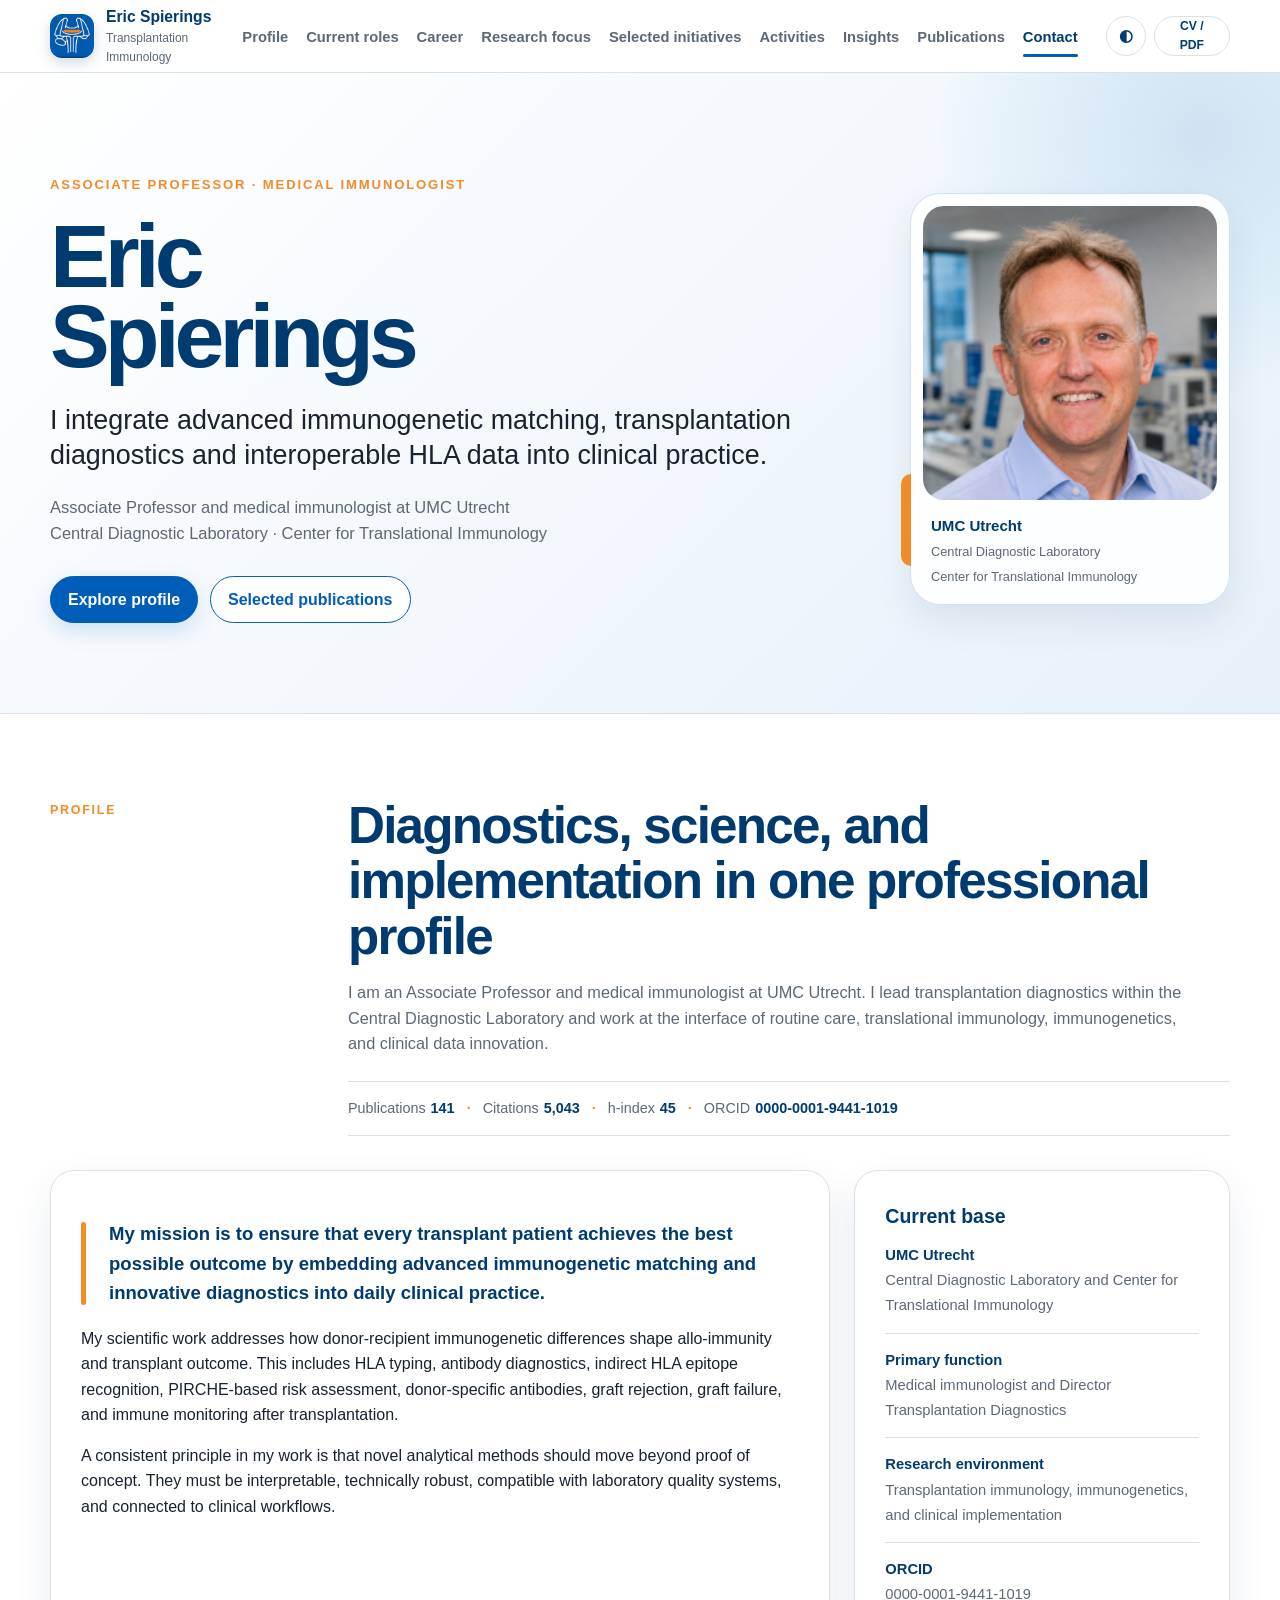
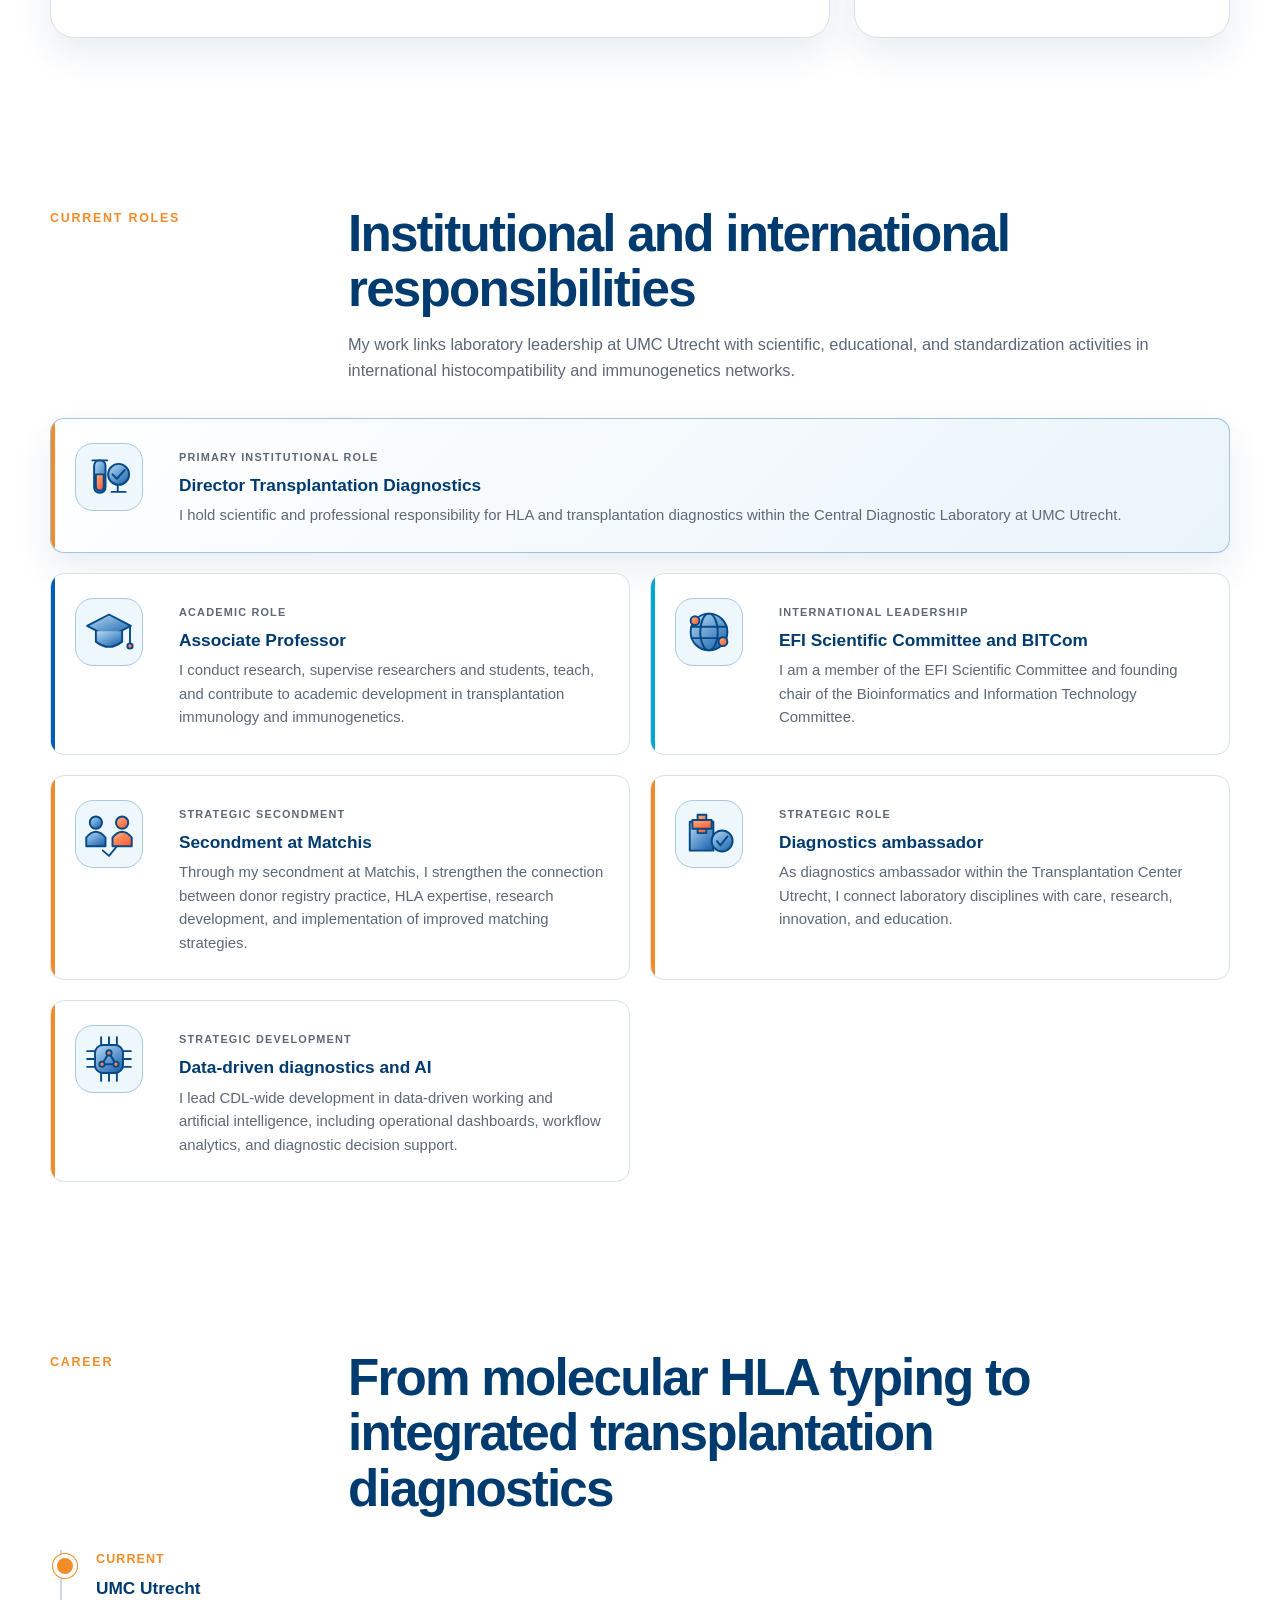
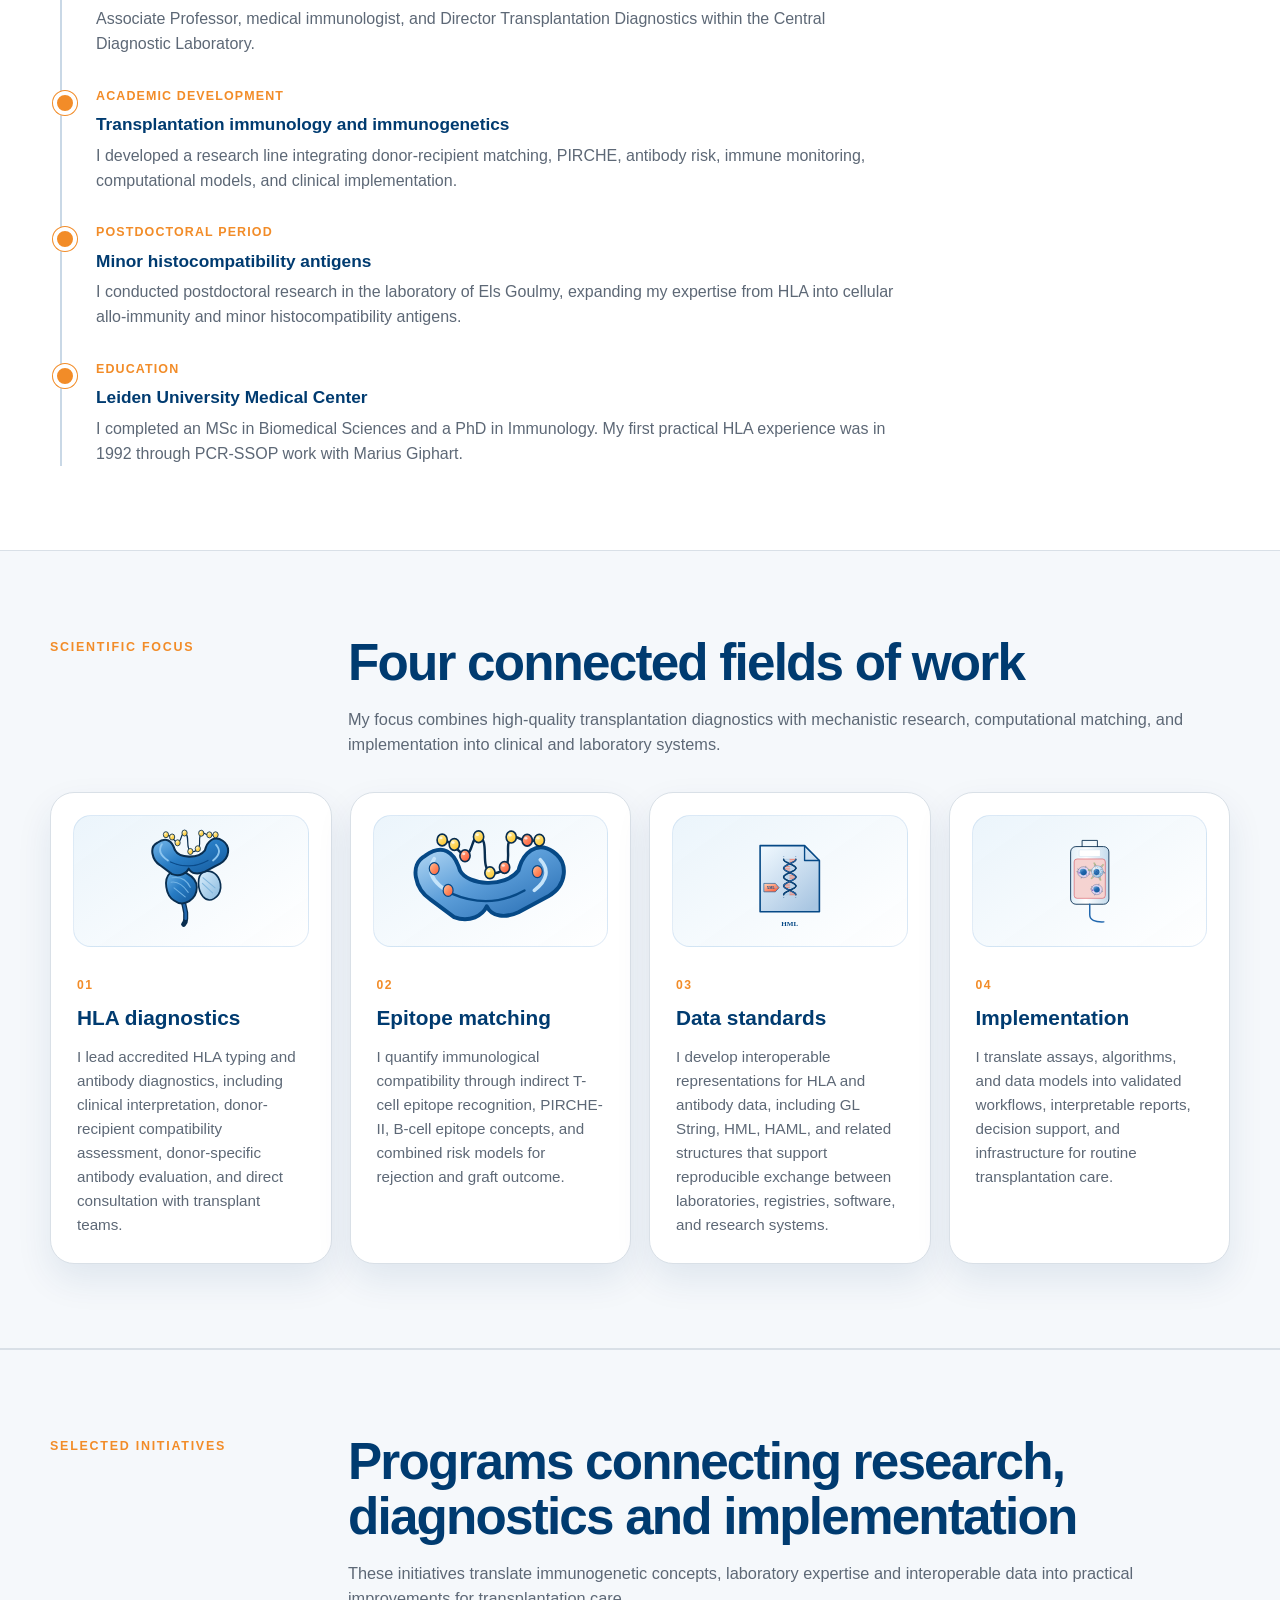
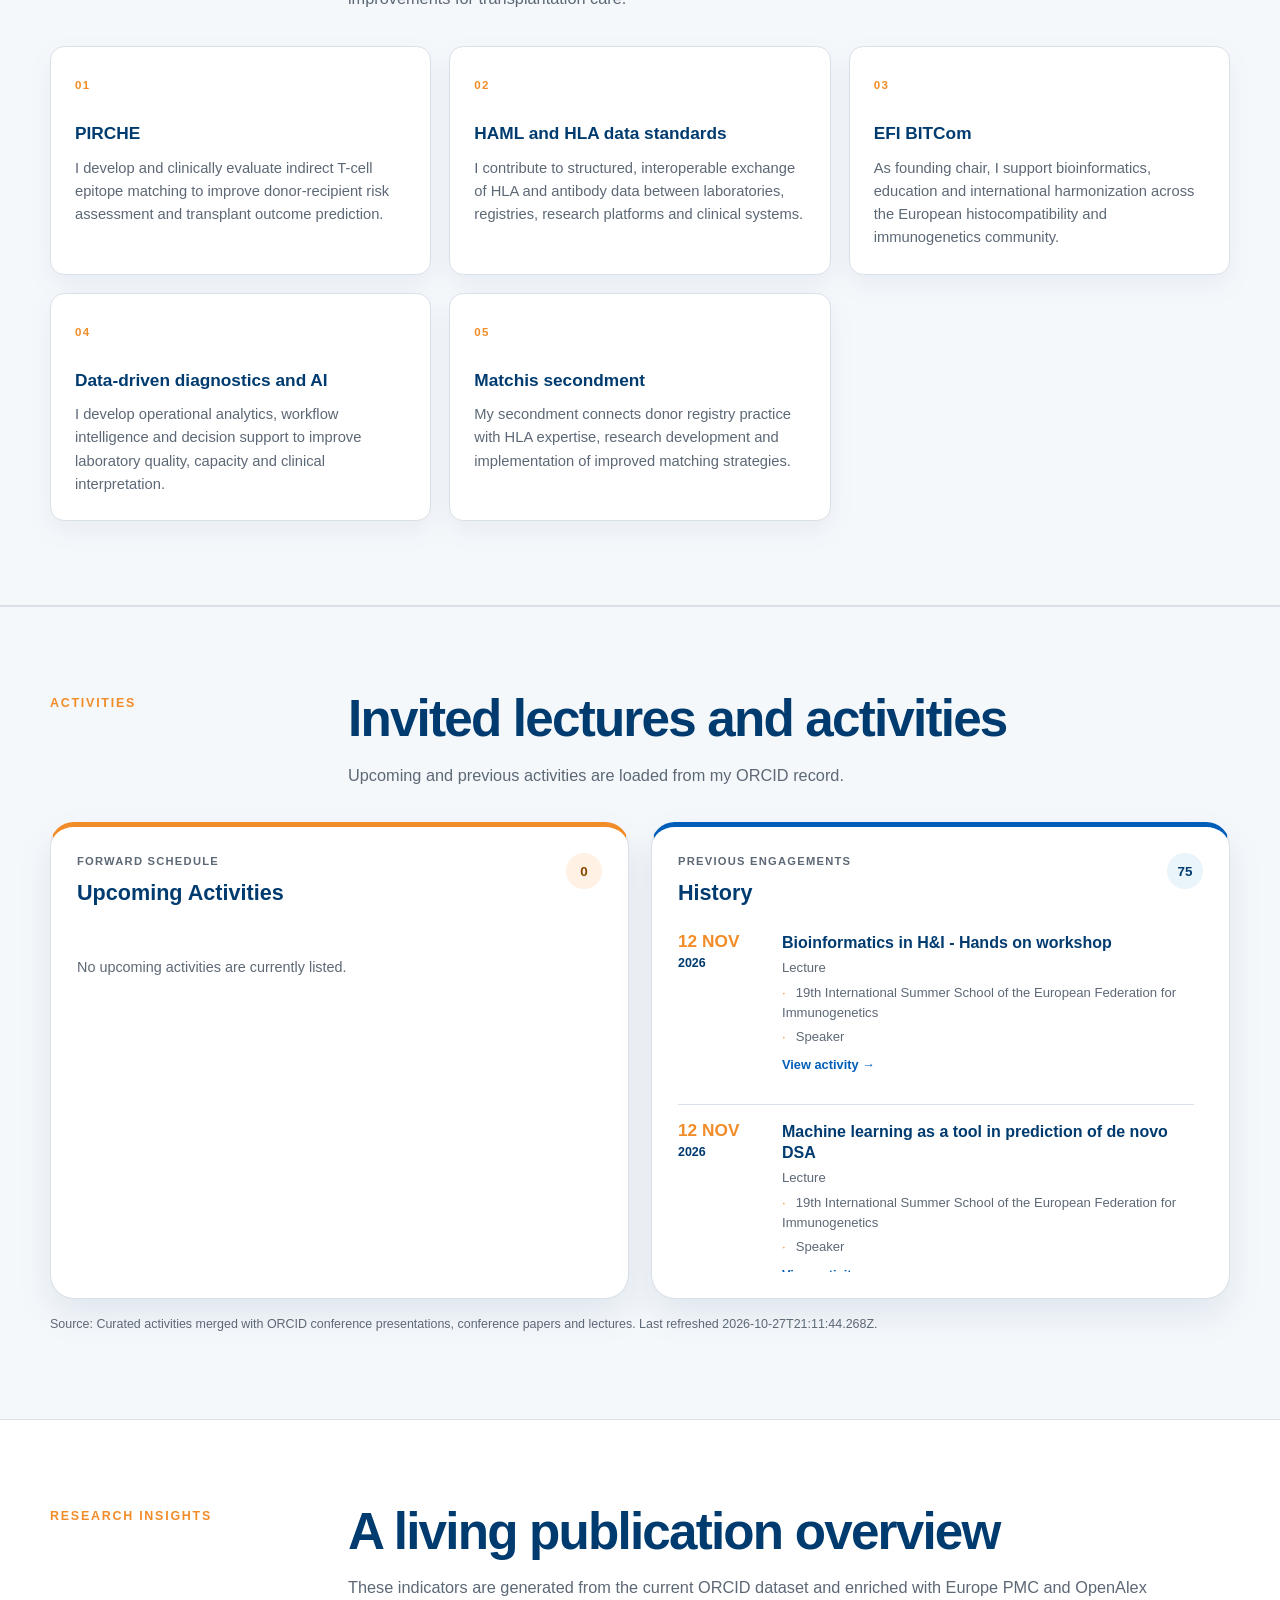
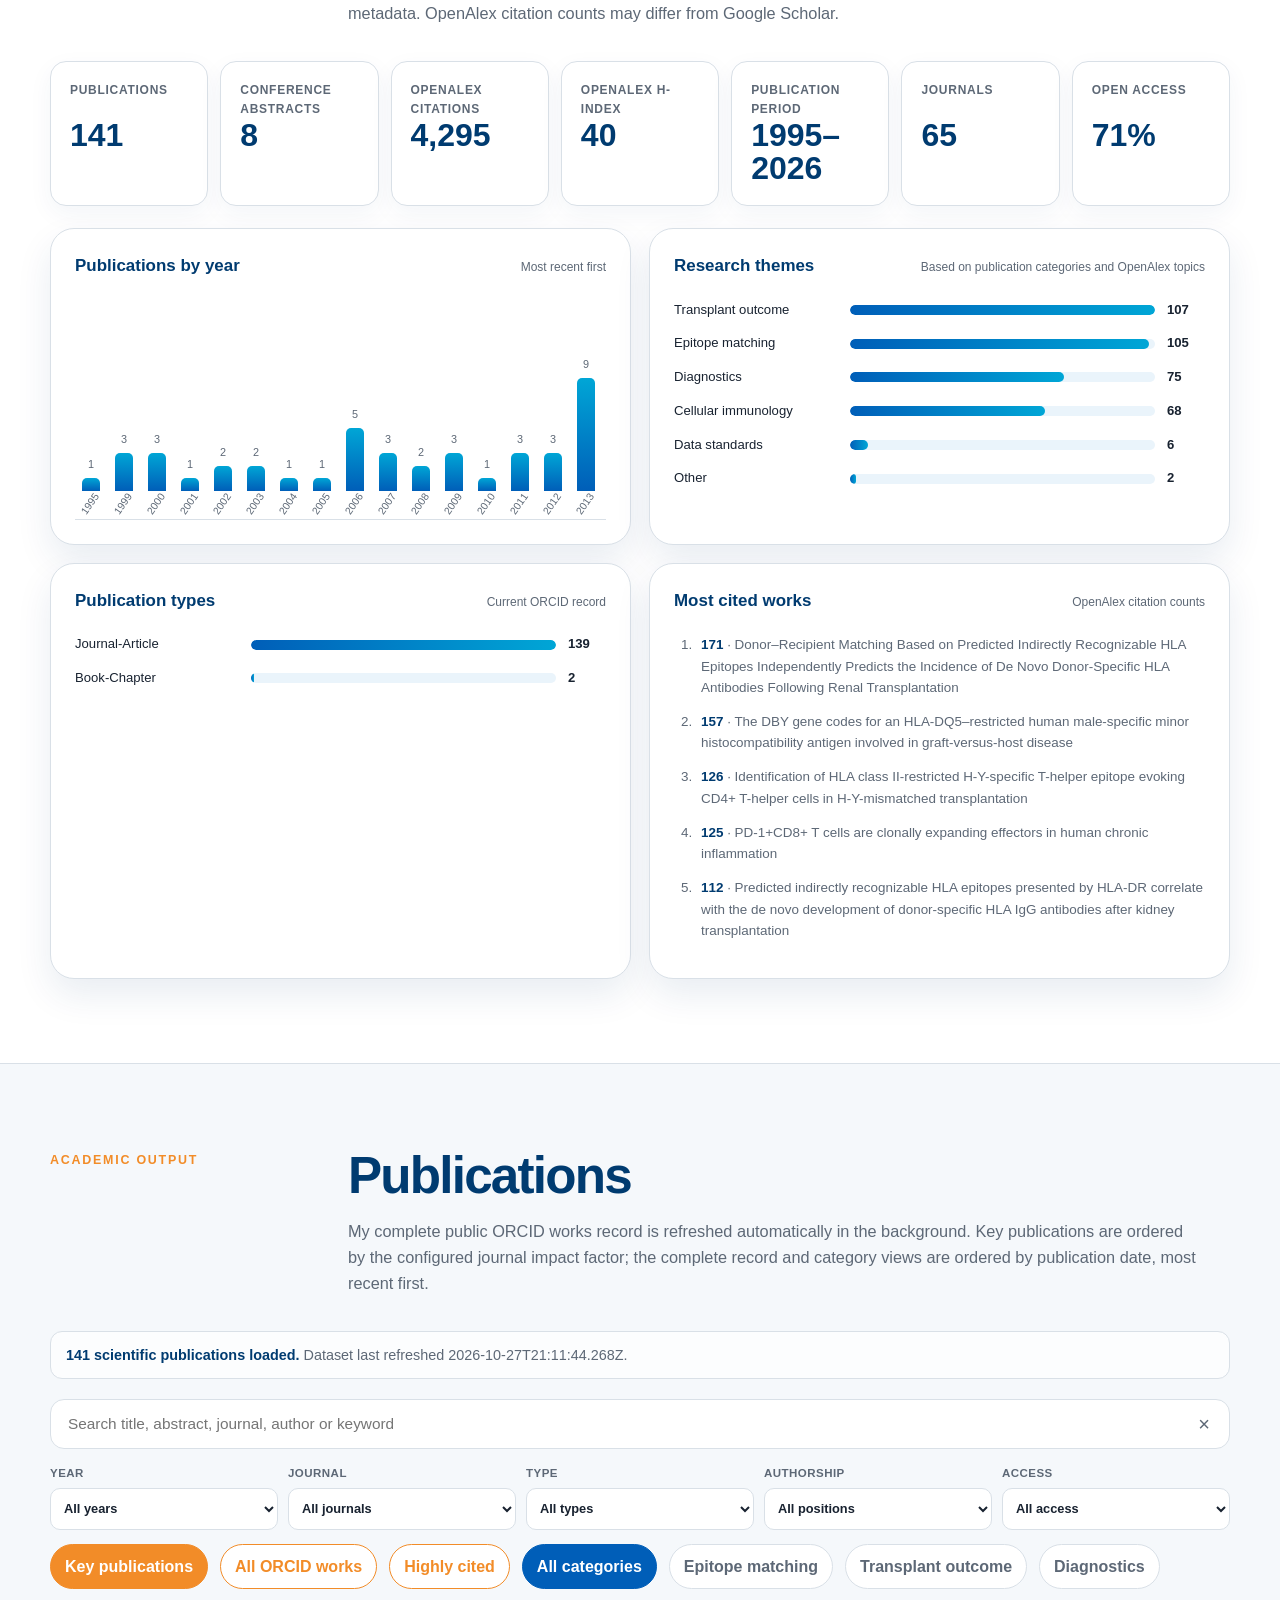
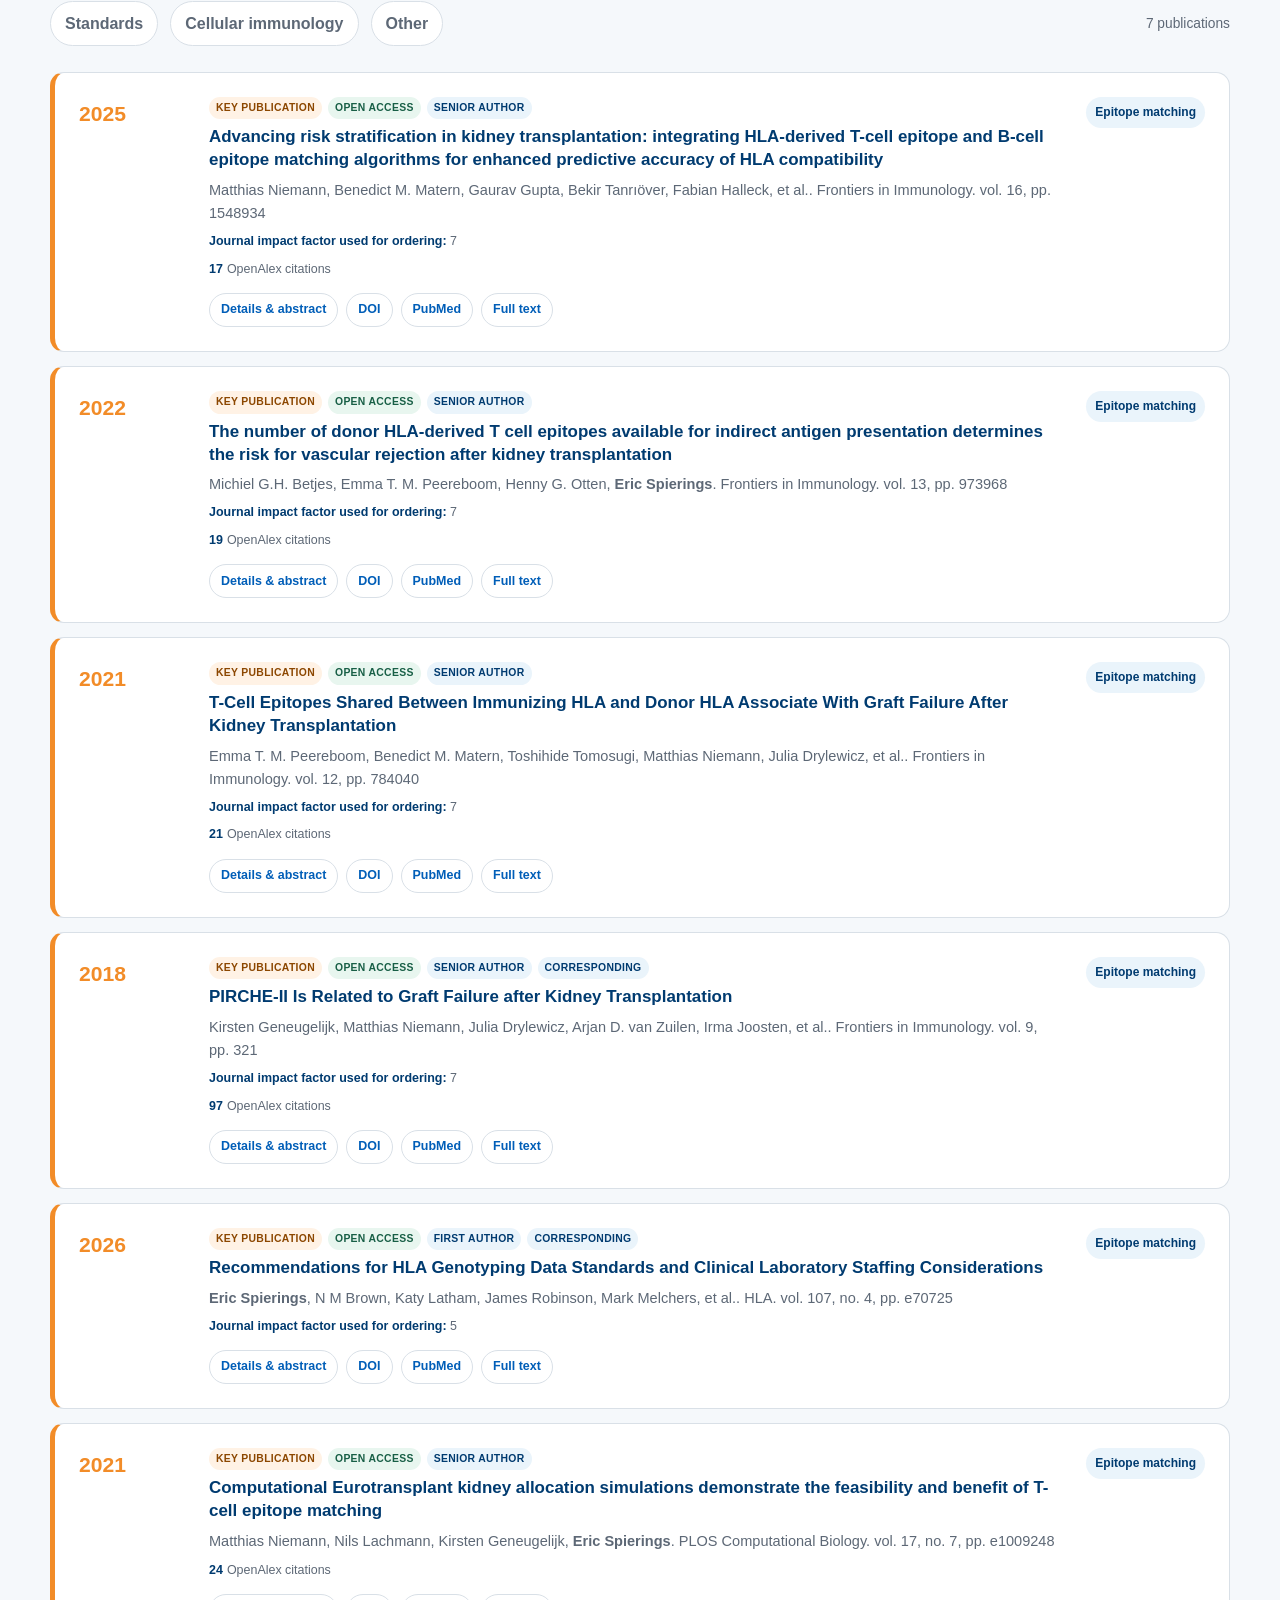
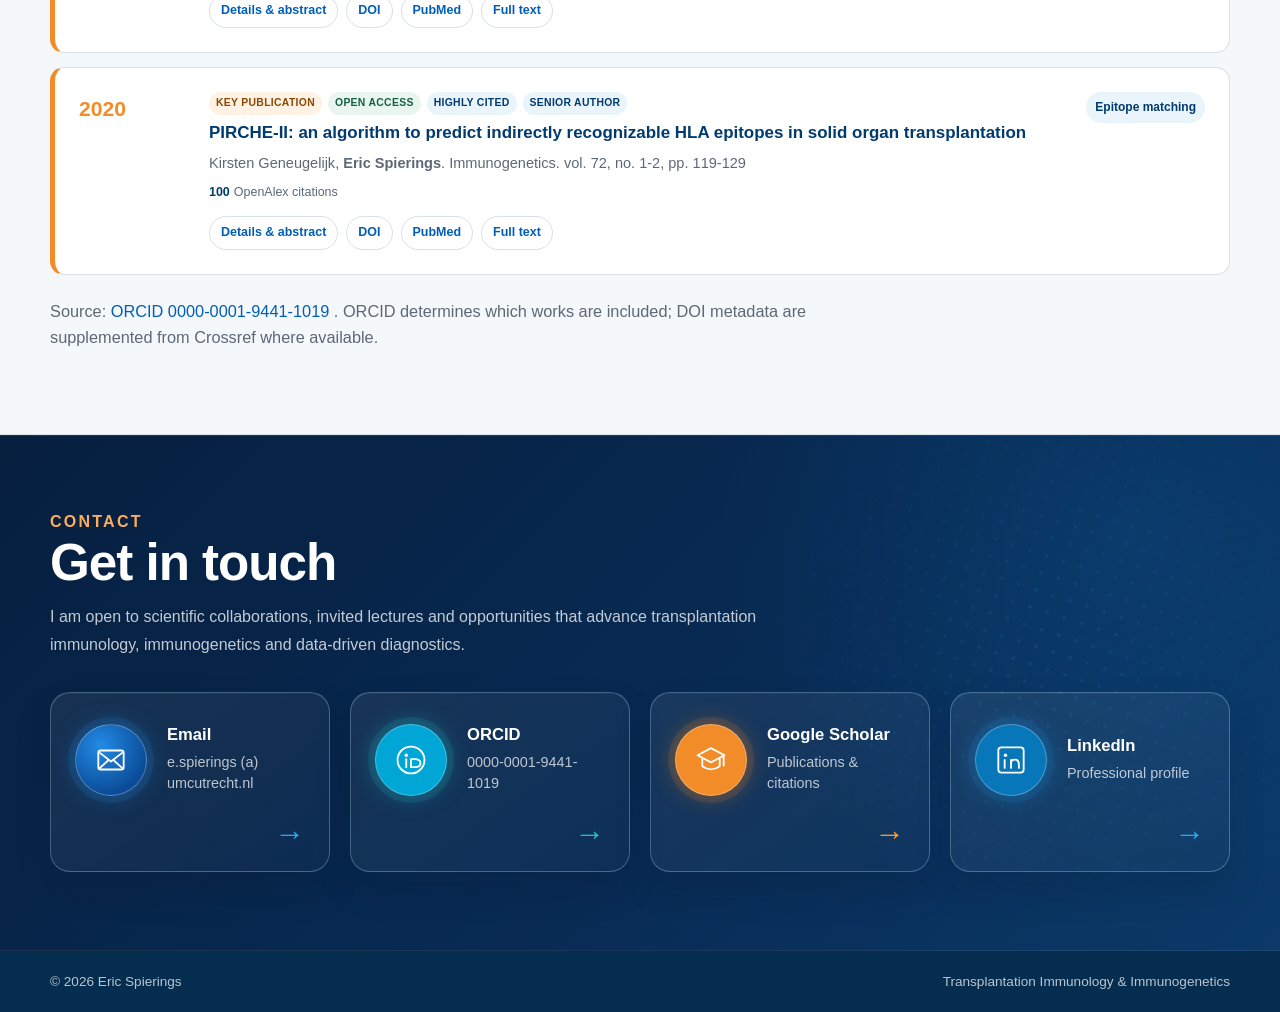
==== index.html @ 13ff1c05 "Refine HLA tail, show peptide groove and T-cell-replete graft bag" ====
<!DOCTYPE html>
<html lang="en">
<head>
  <meta charset="UTF-8">
  <meta name="viewport" content="width=device-width, initial-scale=1">
  <title>Eric Spierings | Transplantation Immunology & Immunogenetics</title>
  <meta name="description" content="Professional profile of Eric Spierings, Associate Professor and medical immunologist at UMC Utrecht, working in transplantation immunology, immunogenetics, HLA diagnostics, epitope matching, and clinical implementation.">
  <meta name="theme-color" content="#005eb8">
  <meta property="og:title" content="Eric Spierings | Transplantation Immunology & Immunogenetics">
  <meta property="og:description" content="Diagnostics, immunogenetics, epitope-based matching, data standards, and clinical translation at UMC Utrecht.">
  <meta property="og:type" content="website">

  <link rel="icon" type="image/png" href="[data-uri]">
  <link rel="apple-touch-icon" href="[data-uri]">
  <meta property="og:image" content="https://espierin.github.io/cv/hla-logo.png">
  <meta property="og:image:alt" content="Stylized HLA class I molecule with peptide">
  <meta name="twitter:card" content="summary">
  <meta name="twitter:image" content="https://espierin.github.io/cv/hla-logo.png">

  <style>
    :root {
      --umcu-blue: #005eb8;
      --umcu-blue-dark: #003b70;
      --umcu-blue-soft: #eaf4fb;
      --umcu-cyan: #00a6d6;
      --umcu-orange: #f28c28;
      --umcu-orange-soft: #fff2e5;
      --ink: #182230;
      --muted: #5d6876;
      --line: #d9e0e7;
      --soft: #f5f8fb;
      --white: #ffffff;
      --shadow: 0 16px 36px rgba(0, 59, 112, 0.09);
      --radius-lg: 24px;
      --radius-md: 14px;
      --max-width: 1180px;
    }

    * {
      box-sizing: border-box;
    }

    html {
      scroll-behavior: smooth;
    }

    body {
      margin: 0;
      color: var(--ink);
      background: var(--white);
      font-family: Arial, Helvetica, sans-serif;
      line-height: 1.58;
      -webkit-font-smoothing: antialiased;
    }

    a {
      color: inherit;
    }

    button,
    select {
      font: inherit;
    }

    .site-header {
      position: sticky;
      top: 0;
      z-index: 100;
      background: rgba(255, 255, 255, 0.96);
      border-bottom: 1px solid var(--line);
      backdrop-filter: blur(14px);
    }

    .nav-shell,
    .container {
      width: min(var(--max-width), calc(100% - 36px));
      margin: 0 auto;
    }

    .nav-shell {
      min-height: 72px;
      display: flex;
      align-items: center;
      justify-content: space-between;
      gap: 28px;
    }

    .wordmark {
      display: flex;
      align-items: center;
      gap: 12px;
      text-decoration: none;
      color: var(--umcu-blue-dark);
    }

    .wordmark-mark {
      width: 44px;
      height: 44px;
      display: block;
      flex: 0 0 44px;
      border-radius: 12px;
      box-shadow: 0 5px 14px rgba(0, 59, 112, 0.18);
    }

    .wordmark-text strong {
      display: block;
      font-size: 0.98rem;
    }

    .wordmark-text span {
      display: block;
      color: var(--muted);
      font-size: 0.75rem;
    }

    .primary-nav {
      display: flex;
      align-items: center;
      gap: 24px;
    }

    .primary-nav a {
      color: var(--muted);
      text-decoration: none;
      font-size: 0.92rem;
      font-weight: 700;
    }

    .primary-nav a:hover,
    .primary-nav a:focus {
      color: var(--umcu-blue);
    }

    .hero {
      position: relative;
      overflow: hidden;
      background:
        linear-gradient(135deg, #ffffff 0%, #f1f7fc 56%, #e6f1f9 100%);
      border-bottom: 1px solid var(--line);
    }

    .hero::after {
      content: "";
      position: absolute;
      right: -180px;
      top: -200px;
      width: 520px;
      height: 520px;
      border-radius: 50%;
      background:
        radial-gradient(circle at 50% 50%, rgba(0, 94, 184, 0.13), rgba(0, 166, 214, 0.04) 58%, transparent 72%);
      pointer-events: none;
    }

    .hero-inner {
      position: relative;
      z-index: 1;
      display: grid;
      grid-template-columns: minmax(0, 1fr) 320px;
      gap: 64px;
      align-items: center;
      min-height: 640px;
      padding: 74px 0 62px;
    }

    .hero-kicker {
      margin: 0 0 20px;
      color: var(--umcu-orange);
      font-size: 0.82rem;
      font-weight: 800;
      letter-spacing: 0.14em;
      text-transform: uppercase;
    }

    .hero-name {
      margin: 0;
      color: var(--umcu-blue-dark);
      font-size: clamp(3.2rem, 7vw, 6.7rem);
      font-weight: 800;
      letter-spacing: -0.055em;
      line-height: 0.9;
    }

    .hero-name span {
      display: block;
    }

    .hero-role {
      max-width: 780px;
      margin: 26px 0 0;
      color: var(--ink);
      font-size: clamp(1.2rem, 2.1vw, 1.75rem);
      line-height: 1.32;
    }

    .hero-summary {
      max-width: 790px;
      margin: 20px 0 0;
      color: var(--muted);
      font-size: 1.03rem;
    }

    .hero-actions {
      display: flex;
      flex-wrap: wrap;
      gap: 12px;
      margin-top: 30px;
    }

    .button {
      display: inline-flex;
      align-items: center;
      justify-content: center;
      min-height: 44px;
      padding: 10px 17px;
      border: 1px solid var(--umcu-blue);
      border-radius: 999px;
      text-decoration: none;
      font-weight: 800;
      transition: transform 0.16s ease, box-shadow 0.16s ease, background 0.16s ease;
    }

    .button:hover {
      transform: translateY(-1px);
    }

    .button-primary {
      color: white;
      background: var(--umcu-blue);
      box-shadow: 0 8px 22px rgba(0, 94, 184, 0.17);
    }

    .button-secondary {
      color: var(--umcu-blue);
      background: white;
    }

    .portrait-card {
      position: relative;
      padding: 12px;
      border: 1px solid rgba(0, 94, 184, 0.18);
      border-radius: 30px;
      background: rgba(255, 255, 255, 0.9);
      box-shadow: var(--shadow);
    }

    .portrait-card::before {
      content: "";
      position: absolute;
      left: -10px;
      bottom: 38px;
      width: 10px;
      height: 92px;
      background: var(--umcu-orange);
      border-radius: 10px 0 0 10px;
    }

    .portrait-card img {
      display: block;
      width: 100%;
      aspect-ratio: 1 / 1;
      object-fit: cover;
      border-radius: 21px;
      background: #dce9f4;
    }

    .portrait-caption {
      padding: 14px 8px 4px;
    }

    .portrait-caption strong {
      display: block;
      color: var(--umcu-blue-dark);
      font-size: 0.94rem;
    }

    .portrait-caption span {
      color: var(--muted);
      font-size: 0.8rem;
    }

    main {
      overflow: hidden;
    }

    .section {
      padding: 84px 0;
      scroll-margin-top: 82px;
    }

    .section-alt {
      background: var(--soft);
      border-top: 1px solid var(--line);
      border-bottom: 1px solid var(--line);
    }

    .section-head {
      display: grid;
      grid-template-columns: 260px minmax(0, 1fr);
      gap: 38px;
      align-items: start;
      margin-bottom: 34px;
    }

    .section-label {
      margin: 3px 0 0;
      color: var(--umcu-orange);
      font-size: 0.78rem;
      font-weight: 800;
      letter-spacing: 0.14em;
      text-transform: uppercase;
    }

    .section-head h2 {
      max-width: 820px;
      margin: 0;
      color: var(--umcu-blue-dark);
      font-size: clamp(2rem, 4vw, 3.35rem);
      letter-spacing: -0.035em;
      line-height: 1.08;
    }

    .section-intro {
      max-width: 850px;
      margin: 16px 0 0;
      color: var(--muted);
      font-size: 1.02rem;
    }

    .profile-grid {
      display: grid;
      grid-template-columns: minmax(0, 1.35fr) minmax(280px, 0.65fr);
      gap: 24px;
    }

    .panel {
      border: 1px solid var(--line);
      border-radius: var(--radius-lg);
      background: white;
      box-shadow: var(--shadow);
    }

    .panel-body {
      padding: 30px;
    }

    .panel-title {
      margin: 0 0 12px;
      color: var(--umcu-blue-dark);
      font-size: 1.22rem;
    }

    .panel p:last-child {
      margin-bottom: 0;
    }

    .mission {
      position: relative;
      padding-left: 28px;
      color: var(--umcu-blue-dark);
      font-size: 1.16rem;
      font-weight: 700;
    }

    .mission::before {
      content: "";
      position: absolute;
      left: 0;
      top: 0.12em;
      bottom: 0.12em;
      width: 5px;
      border-radius: 5px;
      background: var(--umcu-orange);
    }

    .fact-list {
      margin: 0;
      padding: 0;
      list-style: none;
    }

    .fact-list li {
      padding: 15px 0;
      border-bottom: 1px solid var(--line);
    }

    .fact-list li:first-child {
      padding-top: 0;
    }

    .fact-list li:last-child {
      padding-bottom: 0;
      border-bottom: 0;
    }

    .fact-list strong {
      display: block;
      color: var(--umcu-blue-dark);
      font-size: 0.92rem;
    }

    .fact-list span {
      color: var(--muted);
      font-size: 0.92rem;
    }

    .focus-grid {
      display: grid;
      grid-template-columns: repeat(4, minmax(0, 1fr));
      gap: 18px;
    }

    .focus-card {
      min-height: 310px;
      padding: 26px;
      border: 1px solid var(--line);
      border-radius: var(--radius-lg);
      background: white;
      box-shadow: var(--shadow);
      scroll-margin-top: 92px;
    }


    .focus-figure {
      height: 132px;
      margin: -4px -4px 24px;
      display: grid;
      place-items: center;
      border-radius: 18px;
      background:
        linear-gradient(145deg, rgba(234, 244, 251, 0.95), rgba(255, 255, 255, 0.96));
      border: 1px solid rgba(0, 94, 184, 0.11);
      overflow: hidden;
    }

    .focus-figure svg {
      width: 100%;
      height: 100%;
      display: block;
    }


    .figure-blue {
      stroke: var(--umcu-blue);
    }

    .figure-dark {
      stroke: var(--umcu-blue-dark);
    }

    .figure-orange {
      stroke: var(--umcu-orange);
    }

    .figure-cyan {
      stroke: var(--umcu-cyan);
    }

    .focus-number {
      color: var(--umcu-orange);
      font-size: 0.76rem;
      font-weight: 800;
      letter-spacing: 0.13em;
    }

    .focus-card h3 {
      margin: 10px 0 14px;
      color: var(--umcu-blue-dark);
      font-size: 1.3rem;
      line-height: 1.18;
    }

    .focus-card p {
      margin: 0;
      color: var(--muted);
      font-size: 0.95rem;
    }

    .roles-grid {
      display: grid;
      grid-template-columns: repeat(2, minmax(0, 1fr));
      gap: 20px;
    }

    .role-card {
      display: grid;
      grid-template-columns: 86px minmax(0, 1fr);
      gap: 18px;
      padding: 24px;
      border: 1px solid var(--line);
      border-radius: var(--radius-md);
      background: white;
    }

    .role-icon {
      width: 68px;
      height: 68px;
      display: grid;
      place-items: center;
      border-radius: 18px;
      color: white;
      background: var(--umcu-blue);
      font-size: 1.05rem;
      font-weight: 800;
    }

    .role-icon img { display: block; width: 56px; height: 56px; }
    .role-card .role-icon { background: #eef7fc; border: 1px solid #a9c6e2; }

    .role-card h3 {
      margin: 0 0 5px;
      color: var(--umcu-blue-dark);
      font-size: 1.08rem;
    }

    .role-card p {
      margin: 0;
      color: var(--muted);
      font-size: 0.93rem;
    }

    .output-toolbar {
      display: flex;
      flex-wrap: wrap;
      align-items: center;
      gap: 12px;
      margin-bottom: 26px;
    }

    .filter-button {
      padding: 9px 14px;
      border: 1px solid var(--line);
      border-radius: 999px;
      color: var(--muted);
      background: white;
      cursor: pointer;
      font-weight: 700;
    }

    .filter-button:hover,
    .filter-button.active {
      color: white;
      border-color: var(--umcu-blue);
      background: var(--umcu-blue);
    }

    .publication-list {
      display: grid;
      gap: 14px;
    }

    .publication {
      display: grid;
      grid-template-columns: 110px minmax(0, 1fr) 130px;
      gap: 20px;
      align-items: start;
      padding: 24px;
      border: 1px solid var(--line);
      border-radius: var(--radius-md);
      background: white;
      transition: transform 0.16s ease, box-shadow 0.16s ease;
    }

    .publication:hover {
      transform: translateY(-2px);
      box-shadow: var(--shadow);
    }

    .publication-year {
      color: var(--umcu-orange);
      font-size: 1.32rem;
      font-weight: 800;
    }

    .publication h3 {
      margin: 0 0 7px;
      color: var(--umcu-blue-dark);
      font-size: 1.06rem;
      line-height: 1.35;
    }

    .publication-meta {
      margin: 0;
      color: var(--muted);
      font-size: 0.91rem;
    }

    .publication-tag {
      justify-self: end;
      padding: 6px 9px;
      border-radius: 999px;
      color: var(--umcu-blue-dark);
      background: var(--umcu-blue-soft);
      font-size: 0.75rem;
      font-weight: 800;
      text-align: center;
    }

    .timeline {
      position: relative;
      margin-left: 10px;
      padding-left: 34px;
      border-left: 2px solid #c9d8e6;
    }

    .timeline-item {
      position: relative;
      padding: 0 0 30px;
    }

    .timeline-item:last-child {
      padding-bottom: 0;
    }

    .timeline-item::before {
      content: "";
      position: absolute;
      left: -43px;
      top: 4px;
      width: 16px;
      height: 16px;
      border: 4px solid white;
      border-radius: 50%;
      background: var(--umcu-orange);
      box-shadow: 0 0 0 1px var(--umcu-orange);
    }

    .timeline-time {
      color: var(--umcu-orange);
      font-size: 0.78rem;
      font-weight: 800;
      letter-spacing: 0.09em;
      text-transform: uppercase;
    }

    .timeline-item h3 {
      margin: 5px 0 4px;
      color: var(--umcu-blue-dark);
      font-size: 1.08rem;
    }

    .timeline-item p {
      max-width: 800px;
      margin: 0;
      color: var(--muted);
    }

    .contact-band {
      color: white;
      background: var(--umcu-blue-dark);
    }

    .contact-band .section-label {
      color: #ffad5b;
    }

    .contact-band .section-head h2,
    .contact-band .section-intro {
      color: white;
    }

    .contact-links {
      display: flex;
      flex-wrap: wrap;
      gap: 14px;
    }

    .contact-link {
      min-width: 220px;
      padding: 16px 18px;
      border: 1px solid rgba(255, 255, 255, 0.3);
      border-radius: var(--radius-md);
      color: white;
      text-decoration: none;
      background: rgba(255, 255, 255, 0.06);
    }

    .contact-link strong,
    .contact-link span {
      display: block;
    }

    .contact-link strong {
      font-size: 0.84rem;
    }

    .contact-link span {
      margin-top: 3px;
      color: rgba(255, 255, 255, 0.78);
      font-size: 0.9rem;
    }

    .site-footer {
      background: #052d50;
      color: rgba(255, 255, 255, 0.72);
    }

    .footer-inner {
      display: flex;
      justify-content: space-between;
      flex-wrap: wrap;
      gap: 16px;
      padding: 20px 0;
      font-size: 0.85rem;
    }

    .hidden-publication {
      display: none;
    }

    .orcid-status {
      margin: 0 0 20px;
      padding: 12px 15px;
      border: 1px solid var(--line);
      border-radius: 12px;
      color: var(--muted);
      background: rgba(255, 255, 255, 0.72);
      font-size: 0.9rem;
    }

    .orcid-status strong {
      color: var(--umcu-blue-dark);
    }

    .orcid-status.error {
      border-color: rgba(242, 140, 40, 0.45);
      background: var(--umcu-orange-soft);
    }

    .publication.key-publication {
      border-left: 5px solid var(--umcu-orange);
    }

    .publication-key {
      display: inline-block;
      margin-bottom: 7px;
      color: var(--umcu-orange);
      font-size: 0.72rem;
      font-weight: 800;
      letter-spacing: 0.1em;
      text-transform: uppercase;
    }

    .publication-link {
      color: var(--umcu-blue);
      text-decoration: none;
    }

    .publication-link:hover {
      text-decoration: underline;
    }

    .publication-count {
      margin-left: auto;
      color: var(--muted);
      font-size: 0.86rem;
    }

    .view-button {
      padding: 9px 14px;
      border: 1px solid var(--umcu-orange);
      border-radius: 999px;
      color: var(--umcu-orange);
      background: white;
      cursor: pointer;
      font-weight: 800;
    }

    .view-button.active,
    .view-button:hover {
      color: white;
      background: var(--umcu-orange);
    }

    .publication-if {
      margin-top: 7px;
      color: var(--muted);
      font-size: 0.78rem;
    }

    .publication-if strong {
      color: var(--umcu-blue-dark);
    }

    .publication.key-publication {
      border-left: 5px solid var(--umcu-orange);
    }

    .publication-key {
      display: inline-block;
      margin-bottom: 7px;
      color: var(--umcu-orange);
      font-size: 0.72rem;
      font-weight: 800;
      letter-spacing: 0.1em;
      text-transform: uppercase;
    }

    .publication-link {
      color: var(--umcu-blue);
      text-decoration: none;
    }

    .publication-link:hover {
      text-decoration: underline;
    }

    .publication-count {
      margin-left: auto;
      color: var(--muted);
      font-size: 0.86rem;
    }

    .view-button {
      padding: 9px 14px;
      border: 1px solid var(--umcu-orange);
      border-radius: 999px;
      color: var(--umcu-orange);
      background: white;
      cursor: pointer;
      font-weight: 800;
    }

    .view-button.active,
    .view-button:hover {
      color: white;
      background: var(--umcu-orange);
    }

    @media (max-width: 1040px) {
      .focus-grid {
        grid-template-columns: repeat(2, minmax(0, 1fr));
      }
    }

    @media (max-width: 860px) {
      .primary-nav {
        display: none;
      }

      .hero-inner,
      .section-head,
      .profile-grid {
        grid-template-columns: 1fr;
      }

      .hero-inner {
        min-height: auto;
        gap: 36px;
      }

      .portrait-card {
        max-width: 300px;
      }

      .section-head {
        gap: 8px;
      }

      .roles-grid {
        grid-template-columns: 1fr;
      }

      .publication {
        grid-template-columns: 84px minmax(0, 1fr);
      }

      .publication-tag {
        grid-column: 2;
        justify-self: start;
      }
    }

    @media (max-width: 620px) {
      .hero-inner {
        padding: 54px 0 44px;
      }

      .section {
        padding: 62px 0;
      }

      .focus-grid {
        grid-template-columns: 1fr;
      }

      .focus-card {
        min-height: 0;
      }

      .focus-card h3 {
        margin-top: 28px;
      }

      .role-card {
        grid-template-columns: 1fr;
      }

      .publication {
        grid-template-columns: 1fr;
      }

      .publication-tag {
        grid-column: auto;
      }

      .hero-name {
        font-size: clamp(3rem, 20vw, 5.5rem);
      }
    }
  
    .publication-actions {
      display: flex;
      flex-wrap: wrap;
      gap: 8px;
      margin-top: 13px;
    }

    .publication-action {
      display: inline-flex;
      align-items: center;
      justify-content: center;
      min-height: 34px;
      padding: 6px 11px;
      border: 1px solid var(--line);
      border-radius: 999px;
      color: var(--umcu-blue);
      background: white;
      text-decoration: none;
      font-size: 0.78rem;
      font-weight: 800;
      cursor: pointer;
    }

    .publication-action:hover,
    .publication-action:focus {
      color: white;
      border-color: var(--umcu-blue);
      background: var(--umcu-blue);
      text-decoration: none;
    }

    .publication-action.abstract-unavailable {
      color: var(--muted);
      border-color: var(--line);
      background: var(--soft);
      cursor: default;
      opacity: 0.72;
    }

    body.modal-open {
      overflow: hidden;
    }

    .abstract-modal {
      position: fixed;
      inset: 0;
      z-index: 1000;
      display: none;
      align-items: center;
      justify-content: center;
      padding: 24px;
    }

    .abstract-modal.open {
      display: flex;
    }

    .abstract-modal-backdrop {
      position: absolute;
      inset: 0;
      background: rgba(0, 35, 66, 0.72);
      backdrop-filter: blur(5px);
    }

    .abstract-modal-dialog {
      position: relative;
      z-index: 1;
      width: min(860px, 100%);
      max-height: min(86vh, 920px);
      display: flex;
      flex-direction: column;
      overflow: hidden;
      border: 1px solid rgba(255, 255, 255, 0.35);
      border-radius: 24px;
      background: white;
      box-shadow: 0 28px 70px rgba(0, 35, 66, 0.34);
    }

    .abstract-modal-header {
      position: relative;
      padding: 28px 70px 22px 30px;
      color: white;
      background:
        linear-gradient(135deg, var(--umcu-blue-dark), var(--umcu-blue));
    }

    .abstract-modal-kicker {
      margin: 0 0 8px;
      color: #ffd3a3;
      font-size: 0.72rem;
      font-weight: 800;
      letter-spacing: 0.12em;
      text-transform: uppercase;
    }

    .abstract-modal-title {
      margin: 0;
      font-size: clamp(1.25rem, 3vw, 1.85rem);
      line-height: 1.25;
    }

    .abstract-modal-close {
      position: absolute;
      top: 18px;
      right: 18px;
      width: 40px;
      height: 40px;
      display: grid;
      place-items: center;
      border: 1px solid rgba(255, 255, 255, 0.45);
      border-radius: 50%;
      color: white;
      background: rgba(255, 255, 255, 0.08);
      cursor: pointer;
      font-size: 1.3rem;
    }

    .abstract-modal-close:hover,
    .abstract-modal-close:focus {
      background: rgba(255, 255, 255, 0.18);
    }

    .abstract-modal-body {
      overflow-y: auto;
      padding: 26px 30px 30px;
    }

    .abstract-modal-meta {
      margin: 0 0 20px;
      color: var(--muted);
      font-size: 0.92rem;
    }

    .abstract-modal-meta strong {
      color: var(--umcu-blue-dark);
    }

    .abstract-heading {
      margin: 0 0 10px;
      color: var(--umcu-orange);
      font-size: 0.78rem;
      font-weight: 800;
      letter-spacing: 0.12em;
      text-transform: uppercase;
    }

    .abstract-text {
      margin: 0;
      color: var(--ink);
      white-space: pre-line;
      line-height: 1.7;
    }

    .abstract-modal-links {
      display: flex;
      flex-wrap: wrap;
      gap: 10px;
      margin-top: 25px;
      padding-top: 20px;
      border-top: 1px solid var(--line);
    }

    @media (max-width: 620px) {
      .abstract-modal {
        padding: 10px;
      }

      .abstract-modal-dialog {
        max-height: 94vh;
        border-radius: 18px;
      }

      .abstract-modal-header,
      .abstract-modal-body {
        padding-left: 20px;
        padding-right: 20px;
      }

      .abstract-modal-header {
        padding-right: 64px;
      }
    }

  
    /* Accessibility */
    .skip-link {
      position: fixed;
      left: 18px;
      top: 12px;
      z-index: 2000;
      padding: 10px 14px;
      border-radius: 8px;
      color: white;
      background: var(--umcu-blue-dark);
      text-decoration: none;
      transform: translateY(-160%);
      transition: transform 0.18s ease;
    }

    .skip-link:focus {
      transform: translateY(0);
    }

    :focus-visible {
      outline: 3px solid var(--umcu-orange);
      outline-offset: 3px;
    }

    /* Active navigation */
    .primary-nav a {
      position: relative;
      padding: 25px 0 22px;
    }

    .primary-nav a::after {
      content: "";
      position: absolute;
      left: 0;
      right: 0;
      bottom: 14px;
      height: 3px;
      border-radius: 3px;
      background: var(--umcu-blue);
      transform: scaleX(0);
      transform-origin: center;
      transition: transform 0.18s ease;
    }

    .primary-nav a.active {
      color: var(--umcu-blue-dark);
    }

    .primary-nav a.active::after {
      transform: scaleX(1);
    }

    /* Profile metrics */
    .metrics-line {
      display: flex;
      flex-wrap: wrap;
      gap: 8px 0;
      margin: 24px 0 0;
      padding: 15px 0;
      border-top: 1px solid var(--line);
      border-bottom: 1px solid var(--line);
      color: var(--muted);
      font-size: 0.9rem;
    }

    .metrics-line span {
      display: inline-flex;
      align-items: center;
    }

    .metrics-line span + span::before {
      content: "·";
      margin: 0 12px;
      color: var(--umcu-orange);
      font-weight: 800;
    }

    .metrics-line strong {
      margin-left: 5px;
      color: var(--umcu-blue-dark);
    }

    /* Role hierarchy */
    .role-card {
      position: relative;
      overflow: hidden;
    }

    .role-card::before {
      content: "";
      position: absolute;
      inset: 0 auto 0 0;
      width: 4px;
      background: transparent;
    }

    .role-card.role-primary {
      grid-column: 1 / -1;
      border-color: rgba(0, 94, 184, 0.36);
      background: linear-gradient(135deg, white, var(--umcu-blue-soft));
      box-shadow: var(--shadow);
    }

    .role-card.role-primary::before {
      background: var(--umcu-orange);
    }

    .role-card.role-primary .role-icon {
      background: #eef7fc;
    }

    .role-card.role-academic::before {
      background: var(--umcu-blue);
    }

    .role-card.role-international::before {
      background: var(--umcu-cyan);
    }

    .role-card.role-strategic::before {
      background: var(--umcu-orange);
    }

    .role-type {
      display: inline-block;
      margin-bottom: 6px;
      color: var(--muted);
      font-size: 0.68rem;
      font-weight: 800;
      letter-spacing: 0.11em;
      text-transform: uppercase;
    }

    /* Selected initiatives */
    .initiatives-grid {
      display: grid;
      grid-template-columns: repeat(3, minmax(0, 1fr));
      gap: 18px;
    }

    .initiative-card {
      }

    .initiative-card.featured {
      grid-column: span 1;
    }

    .initiative-card {
      min-height: 190px;
      padding: 24px;
      border: 1px solid var(--line);
      border-radius: var(--radius-md);
      background: white;
      box-shadow: 0 10px 28px rgba(0, 59, 112, 0.06);
    }

    .initiative-number {
      color: var(--umcu-orange);
      font-size: 0.72rem;
      font-weight: 800;
      letter-spacing: 0.12em;
    }

    .initiative-card h3 {
      margin: 24px 0 9px;
      color: var(--umcu-blue-dark);
      font-size: 1.08rem;
    }

    .initiative-card p {
      margin: 0;
      color: var(--muted);
      font-size: 0.92rem;
    }

    /* Unified focus illustrations */
    .focus-figure > .basisset-figure {
      box-sizing: border-box;
      padding: 8px 12px;
    }

    /* Compact publication presentation */
    .publication-actions {
      align-items: center;
    }

    .publication-action {
      white-space: nowrap;
    }

    @media (max-width: 1040px) {
      .initiatives-grid {
        grid-template-columns: repeat(2, minmax(0, 1fr));
      }
    }

    @media (max-width: 620px) {
      .metrics-line {
        display: block;
        font-size: 0.86rem;
      }

      .metrics-line span {
        display: block;
        padding: 3px 0;
      }

      .metrics-line span + span::before {
        content: none;
      }

      .roles-grid,
      .initiatives-grid {
        grid-template-columns: 1fr;
      }

      .role-card.role-primary {
        grid-column: auto;
      }

      .output-toolbar {
        flex-wrap: nowrap;
        overflow-x: auto;
        padding-bottom: 8px;
        scrollbar-width: thin;
      }

      .output-toolbar > * {
        flex: 0 0 auto;
      }

      .publication-count {
        display: none;
      }

      .publication {
        grid-template-columns: 1fr auto;
        gap: 10px 12px;
        padding: 17px;
      }

      .publication-year {
        grid-column: 1;
        grid-row: 1;
        font-size: 1.08rem;
      }

      .publication > div:nth-child(2) {
        grid-column: 1 / -1;
        grid-row: 2;
      }

      .publication-tag {
        grid-column: 2;
        grid-row: 1;
        align-self: center;
        justify-self: end;
      }

      .publication-meta {
        display: -webkit-box;
        overflow: hidden;
        -webkit-box-orient: vertical;
        -webkit-line-clamp: 2;
      }

      .publication-actions {
        flex-wrap: nowrap;
        overflow-x: auto;
        padding-bottom: 3px;
      }

      .publication-action {
        flex: 0 0 auto;
      }
    }

    @media (prefers-reduced-motion: reduce) {
      html {
        scroll-behavior: auto;
      }

      *,
      *::before,
      *::after {
        scroll-behavior: auto !important;
        transition-duration: 0.01ms !important;
        animation-duration: 0.01ms !important;
        animation-iteration-count: 1 !important;
      }
    }

  
@media (min-width: 900px){
  .contact-links{
    display:grid;
    grid-template-columns:repeat(4,minmax(0,1fr));
    gap:18px;
  }
}
@media (max-width:899px){
  .contact-links{
    display:grid;
    grid-template-columns:repeat(2,minmax(0,1fr));
    gap:14px;
  }
}
@media (max-width:560px){
  .contact-links{
    grid-template-columns:1fr;
  }
}


    /* Professional contact cards */
    .contact-links {
      display: grid;
      grid-template-columns: repeat(4, minmax(0, 1fr));
      gap: 16px;
    }

    .contact-card {
      min-width: 0;
      min-height: 150px;
      display: flex;
      flex-direction: column;
      align-items: flex-start;
      justify-content: space-between;
      gap: 20px;
      padding: 22px;
      border: 1px solid rgba(255, 255, 255, 0.26);
      border-radius: 18px;
      color: white;
      background: rgba(255, 255, 255, 0.07);
      text-decoration: none;
      transition:
        transform 0.18s ease,
        background 0.18s ease,
        border-color 0.18s ease,
        box-shadow 0.18s ease;
    }

    .contact-card:hover,
    .contact-card:focus-visible {
      transform: translateY(-3px);
      border-color: rgba(255, 255, 255, 0.58);
      background: rgba(255, 255, 255, 0.12);
      box-shadow: 0 14px 30px rgba(0, 20, 42, 0.22);
    }

    .contact-icon {
      width: 52px;
      height: 52px;
      display: grid;
      place-items: center;
      border-radius: 15px;
      color: white;
      background: var(--umcu-blue);
      border: 1px solid rgba(255, 255, 255, 0.18);
    }

    .contact-card:nth-child(2) .contact-icon {
      background: var(--umcu-cyan);
    }

    .contact-card:nth-child(3) .contact-icon {
      background: var(--umcu-orange);
    }

    .contact-card:nth-child(4) .contact-icon {
      background: #0877b9;
    }

    .contact-icon svg {
      width: 30px;
      height: 30px;
      fill: none;
      stroke: currentColor;
      stroke-width: 2.4;
      stroke-linecap: round;
      stroke-linejoin: round;
    }

    .contact-icon .contact-icon-fill {
      fill: currentColor;
      stroke: none;
    }

    .contact-copy {
      display: block;
      min-width: 0;
    }

    .contact-copy strong {
      display: block;
      margin-bottom: 5px;
      color: white;
      font-size: 0.94rem;
    }

    .contact-copy span {
      display: block;
      overflow-wrap: anywhere;
      color: rgba(255, 255, 255, 0.76);
      font-size: 0.87rem;
      line-height: 1.4;
    }

    @media (max-width: 899px) {
      .contact-links {
        grid-template-columns: repeat(2, minmax(0, 1fr));
      }
    }

    @media (max-width: 560px) {
      .contact-links {
        grid-template-columns: 1fr;
      }

      .contact-card {
        min-height: 126px;
        flex-direction: row;
        align-items: center;
        justify-content: flex-start;
      }
    }

  
    /* Version 2: navigation, themes and utility controls */
    .nav-shell {
      display: grid;
      grid-template-columns: auto 1fr auto;
    }

    .primary-nav {
      justify-self: end;
    }

    .nav-controls {
      display: flex;
      gap: 8px;
    }

    .nav-control {
      min-width: 40px;
      height: 40px;
      padding: 0 12px;
      border: 1px solid var(--line);
      border-radius: 999px;
      color: var(--umcu-blue-dark);
      background: white;
      cursor: pointer;
      font-weight: 800;
    }

    .nav-control:hover {
      border-color: var(--umcu-blue);
      color: var(--umcu-blue);
    }

    .nav-control-text {
      font-size: 0.76rem;
    }

    .visually-hidden {
      position: absolute !important;
      width: 1px !important;
      height: 1px !important;
      padding: 0 !important;
      margin: -1px !important;
      overflow: hidden !important;
      clip: rect(0, 0, 0, 0) !important;
      white-space: nowrap !important;
      border: 0 !important;
    }

    /* Research insights */
    .insight-grid {
      display: grid;
      grid-template-columns: repeat(7, minmax(0, 1fr));
      gap: 12px;
      margin-bottom: 22px;
    }

    .insight-card {
      padding: 19px;
      border: 1px solid var(--line);
      border-radius: 16px;
      background: white;
      box-shadow: 0 8px 24px rgba(0, 59, 112, 0.05);
    }

    .insight-label {
      display: block;
      min-height: 38px;
      color: var(--muted);
      font-size: 0.75rem;
      font-weight: 800;
      letter-spacing: 0.06em;
      text-transform: uppercase;
    }

    .insight-card strong {
      display: block;
      color: var(--umcu-blue-dark);
      font-size: clamp(1.35rem, 2.8vw, 2rem);
      line-height: 1.05;
    }

    .analytics-grid {
      display: grid;
      grid-template-columns: repeat(2, minmax(0, 1fr));
      gap: 18px;
    }

    .analytics-panel {
      padding: 24px;
      border: 1px solid var(--line);
      border-radius: var(--radius-lg);
      background: white;
      box-shadow: var(--shadow);
    }

    .analytics-head {
      display: flex;
      align-items: baseline;
      justify-content: space-between;
      gap: 14px;
      margin-bottom: 20px;
    }

    .analytics-head h3 {
      margin: 0;
      color: var(--umcu-blue-dark);
      font-size: 1.06rem;
    }

    .analytics-head span {
      color: var(--muted);
      font-size: 0.75rem;
      text-align: right;
    }

    .timeline-chart {
      display: flex;
      align-items: flex-end;
      gap: 5px;
      height: 220px;
      min-height: 220px;
      max-height: 220px;
      overflow-x: auto;
      overflow-y: hidden;
      padding: 18px 2px 18px;
      border-bottom: 1px solid var(--line);
      scrollbar-gutter: stable;
    }

    .year-bar-wrap {
      min-width: 28px;
      height: 176px;
      display: flex;
      flex: 0 0 auto;
      flex-direction: column;
      justify-content: flex-end;
      align-items: center;
      gap: 5px;
    }

    .year-bar-value {
      color: var(--muted);
      font-size: 0.68rem;
    }

    .year-bar {
      width: 18px;
      min-height: 3px;
      border-radius: 5px 5px 0 0;
      background: linear-gradient(var(--umcu-cyan), var(--umcu-blue));
    }

    .year-bar-label {
      color: var(--muted);
      font-size: 0.65rem;
      transform: rotate(-55deg);
      transform-origin: center;
      white-space: nowrap;
      margin-bottom: -12px;
    }

    .theme-bars,
    .type-list {
      display: grid;
      gap: 13px;
    }

    .theme-row,
    .type-row {
      display: grid;
      grid-template-columns: minmax(110px, 0.7fr) minmax(120px, 1.3fr) 38px;
      gap: 12px;
      align-items: center;
      font-size: 0.82rem;
    }

    .bar-track {
      height: 10px;
      overflow: hidden;
      border-radius: 999px;
      background: var(--umcu-blue-soft);
    }

    .bar-fill {
      height: 100%;
      border-radius: inherit;
      background: linear-gradient(90deg, var(--umcu-blue), var(--umcu-cyan));
    }

    .most-cited-list {
      margin: 0;
      padding-left: 22px;
    }

    .most-cited-list li {
      margin: 0 0 13px;
      padding-left: 5px;
      color: var(--muted);
      font-size: 0.84rem;
    }

    .most-cited-list strong {
      color: var(--umcu-blue-dark);
    }

    /* Publication browser */
    .publication-tools {
      margin-bottom: 24px;
    }

    .publication-search-wrap {
      position: relative;
      margin-bottom: 15px;
    }

    .publication-search {
      width: 100%;
      height: 50px;
      padding: 11px 48px 11px 17px;
      border: 1px solid var(--line);
      border-radius: 14px;
      color: var(--ink);
      background: white;
      font-size: 0.96rem;
    }

    .publication-search:focus {
      border-color: var(--umcu-blue);
      box-shadow: 0 0 0 4px rgba(0, 94, 184, 0.10);
      outline: 0;
    }

    .clear-search {
      position: absolute;
      right: 8px;
      top: 7px;
      width: 36px;
      height: 36px;
      border: 0;
      border-radius: 50%;
      color: var(--muted);
      background: transparent;
      cursor: pointer;
      font-size: 1.25rem;
    }

    .publication-selects {
      display: grid;
      grid-template-columns: repeat(5, minmax(0, 1fr));
      gap: 10px;
      margin-bottom: 14px;
    }

    .publication-selects label {
      display: grid;
      gap: 5px;
      color: var(--muted);
      font-size: 0.72rem;
      font-weight: 800;
      letter-spacing: 0.04em;
      text-transform: uppercase;
    }

    .publication-selects select {
      min-width: 0;
      height: 42px;
      padding: 7px 9px;
      border: 1px solid var(--line);
      border-radius: 10px;
      color: var(--ink);
      background: white;
      font-size: 0.8rem;
      text-transform: none;
      letter-spacing: 0;
    }

    .publication-citations {
      display: inline-flex;
      margin-top: 8px;
      color: var(--muted);
      font-size: 0.78rem;
    }

    .publication-citations strong {
      margin-right: 4px;
      color: var(--umcu-blue-dark);
    }

    .publication-badges {
      display: flex;
      flex-wrap: wrap;
      gap: 6px;
      margin-bottom: 7px;
    }

    .micro-badge {
      display: inline-flex;
      align-items: center;
      min-height: 22px;
      padding: 3px 7px;
      border-radius: 999px;
      color: var(--umcu-blue-dark);
      background: var(--umcu-blue-soft);
      font-size: 0.65rem;
      font-weight: 800;
      letter-spacing: 0.03em;
      text-transform: uppercase;
    }

    .micro-badge.orange {
      color: #8c4700;
      background: var(--umcu-orange-soft);
    }

    .micro-badge.green {
      color: #185f46;
      background: #e8f6ef;
    }

    /* Rich modal */
    .modal-badges {
      display: flex;
      flex-wrap: wrap;
      gap: 7px;
      margin-bottom: 13px;
    }

    .publication-details {
      display: grid;
      grid-template-columns: repeat(2, minmax(0, 1fr));
      gap: 0;
      margin: 0 0 24px;
      border: 1px solid var(--line);
      border-radius: 14px;
      overflow: hidden;
    }

    .publication-details div {
      padding: 12px 14px;
      border-bottom: 1px solid var(--line);
    }

    .publication-details div:nth-child(odd) {
      border-right: 1px solid var(--line);
    }

    .publication-details dt {
      color: var(--muted);
      font-size: 0.68rem;
      font-weight: 800;
      letter-spacing: 0.06em;
      text-transform: uppercase;
    }

    .publication-details dd {
      margin: 3px 0 0;
      color: var(--umcu-blue-dark);
      font-size: 0.86rem;
      overflow-wrap: anywhere;
    }

    .modal-section + .modal-section {
      margin-top: 24px;
    }

    .abstract-text p {
      margin: 0 0 12px;
    }

    .keyword-list {
      display: flex;
      flex-wrap: wrap;
      gap: 7px;
    }

    .keyword-chip {
      padding: 5px 9px;
      border: 1px solid var(--line);
      border-radius: 999px;
      color: var(--umcu-blue-dark);
      background: var(--umcu-blue-soft);
      font-size: 0.75rem;
    }

    .citation-sparkline {
      display: flex;
      align-items: end;
      gap: 4px;
      min-height: 100px;
      padding-top: 12px;
      border-bottom: 1px solid var(--line);
    }

    .citation-year {
      flex: 1 1 0;
      min-width: 14px;
      display: grid;
      align-items: end;
      justify-items: center;
      gap: 4px;
      color: var(--muted);
      font-size: 0.58rem;
    }

    .citation-year-bar {
      width: 100%;
      max-width: 28px;
      min-height: 2px;
      border-radius: 4px 4px 0 0;
      background: var(--umcu-orange);
    }

    .related-publications {
      display: grid;
      gap: 9px;
    }

    .related-paper {
      width: 100%;
      padding: 12px 14px;
      border: 1px solid var(--line);
      border-radius: 11px;
      color: var(--umcu-blue-dark);
      background: var(--soft);
      text-align: left;
      cursor: pointer;
      font-weight: 700;
    }

    .related-paper span {
      display: block;
      margin-top: 3px;
      color: var(--muted);
      font-size: 0.75rem;
      font-weight: 400;
    }

    /* Dark mode */
    html[data-theme="dark"] {
      --ink: #edf4fa;
      --muted: #adbac8;
      --line: #2b4964;
      --soft: #0c2940;
      --white: #071d2e;
      --umcu-blue-soft: #103752;
      --umcu-orange-soft: #4a2f18;
      --shadow: 0 16px 36px rgba(0, 0, 0, 0.24);
    }

    html[data-theme="dark"] body,
    html[data-theme="dark"] .site-header {
      background: var(--white);
    }

    html[data-theme="dark"] .hero {
      background: linear-gradient(135deg, #071d2e, #0a2941 60%, #0d334e);
    }

    html[data-theme="dark"] .hero-name,
    html[data-theme="dark"] .hero-role,
    html[data-theme="dark"] .section-head h2,
    html[data-theme="dark"] .panel-title,
    html[data-theme="dark"] .focus-card h3,
    html[data-theme="dark"] .role-card h3,
    html[data-theme="dark"] .initiative-card h3,
    html[data-theme="dark"] .publication h3,
    html[data-theme="dark"] .analytics-head h3 {
      color: #eaf4fb;
    }

    html[data-theme="dark"] .panel,
    html[data-theme="dark"] .focus-card,
    html[data-theme="dark"] .role-card,
    html[data-theme="dark"] .initiative-card,
    html[data-theme="dark"] .publication,
    html[data-theme="dark"] .insight-card,
    html[data-theme="dark"] .analytics-panel,
    html[data-theme="dark"] .publication-search,
    html[data-theme="dark"] .publication-selects select,
    html[data-theme="dark"] .view-button,
    html[data-theme="dark"] .filter-button,
    html[data-theme="dark"] .nav-control {
      background: #0a263b;
    }

    html[data-theme="dark"] .focus-figure {
      background: #eef7fc;
    }


    /* Refined high-contrast dark theme */
    html[data-theme="dark"] {
      color-scheme: dark;
      --ink: #f3f7fb;
      --muted: #c3cfda;
      --line: #3b5870;
      --soft: #102b40;
      --white: #081c2b;
      --umcu-blue: #4ea3e3;
      --umcu-blue-dark: #d8ecfb;
      --umcu-blue-soft: #173b55;
      --umcu-cyan: #45c4e8;
      --umcu-orange: #ffad5b;
      --umcu-orange-soft: #4a301b;
      --shadow: 0 16px 38px rgba(0, 0, 0, 0.34);
    }

    html[data-theme="dark"] body {
      color: var(--ink);
      background: #061521;
    }

    html[data-theme="dark"] .site-header {
      background: rgba(8, 28, 43, 0.97);
      border-bottom-color: #35536b;
    }

    html[data-theme="dark"] .wordmark,
    html[data-theme="dark"] .wordmark-text strong {
      color: #f4f9fd;
    }

    html[data-theme="dark"] .wordmark-text span,
    html[data-theme="dark"] .primary-nav a {
      color: #c3cfda;
    }

    html[data-theme="dark"] .primary-nav a:hover,
    html[data-theme="dark"] .primary-nav a:focus,
    html[data-theme="dark"] .primary-nav a.active {
      color: #ffffff;
    }

    html[data-theme="dark"] .hero {
      background:
        radial-gradient(circle at 85% 10%, rgba(69, 196, 232, 0.12), transparent 34%),
        linear-gradient(135deg, #071d2e 0%, #0b2a41 58%, #0d3651 100%);
      border-bottom-color: #35536b;
    }

    html[data-theme="dark"] .hero::after {
      background:
        radial-gradient(circle at 50% 50%, rgba(78, 163, 227, 0.20), rgba(69, 196, 232, 0.06) 58%, transparent 72%);
    }

    html[data-theme="dark"] .hero-name,
    html[data-theme="dark"] .hero-role,
    html[data-theme="dark"] .section-head h2,
    html[data-theme="dark"] .panel-title,
    html[data-theme="dark"] .focus-card h3,
    html[data-theme="dark"] .role-card h3,
    html[data-theme="dark"] .initiative-card h3,
    html[data-theme="dark"] .publication h3,
    html[data-theme="dark"] .analytics-head h3,
    html[data-theme="dark"] .timeline-item h3,
    html[data-theme="dark"] .mission,
    html[data-theme="dark"] .fact-list strong,
    html[data-theme="dark"] .metrics-line strong,
    html[data-theme="dark"] .insight-card strong {
      color: #f4f9fd;
    }

    html[data-theme="dark"] .hero-summary,
    html[data-theme="dark"] .section-intro,
    html[data-theme="dark"] .panel p,
    html[data-theme="dark"] .focus-card p,
    html[data-theme="dark"] .role-card p,
    html[data-theme="dark"] .initiative-card p,
    html[data-theme="dark"] .publication-meta,
    html[data-theme="dark"] .publication-if,
    html[data-theme="dark"] .publication-citations,
    html[data-theme="dark"] .fact-list span,
    html[data-theme="dark"] .timeline-item p,
    html[data-theme="dark"] .timeline-time,
    html[data-theme="dark"] .metrics-line,
    html[data-theme="dark"] .insight-label,
    html[data-theme="dark"] .analytics-head span,
    html[data-theme="dark"] .most-cited-list li,
    html[data-theme="dark"] .type-row,
    html[data-theme="dark"] .theme-row,
    html[data-theme="dark"] .orcid-status,
    html[data-theme="dark"] .publication-count {
      color: #c3cfda;
    }

    html[data-theme="dark"] .section-alt {
      background: #0b2335;
      border-color: #35536b;
    }

    html[data-theme="dark"] .panel,
    html[data-theme="dark"] .focus-card,
    html[data-theme="dark"] .role-card,
    html[data-theme="dark"] .initiative-card,
    html[data-theme="dark"] .publication,
    html[data-theme="dark"] .insight-card,
    html[data-theme="dark"] .analytics-panel,
    html[data-theme="dark"] .portrait-card,
    html[data-theme="dark"] .orcid-status {
      color: var(--ink);
      background: #0d2a3f;
      border-color: #3b5870;
      box-shadow: var(--shadow);
    }

    html[data-theme="dark"] .role-card.role-primary {
      background: linear-gradient(135deg, #0d2a3f, #123a55);
      border-color: #4f7592;
    }

    html[data-theme="dark"] .publication.key-publication {
      border-left-color: #ffad5b;
    }

    html[data-theme="dark"] .publication-year,
    html[data-theme="dark"] .section-label,
    html[data-theme="dark"] .focus-number,
    html[data-theme="dark"] .initiative-number,
    html[data-theme="dark"] .publication-key,
    html[data-theme="dark"] .abstract-heading {
      color: #ffbd7a;
    }

    html[data-theme="dark"] .publication-tag,
    html[data-theme="dark"] .micro-badge,
    html[data-theme="dark"] .keyword-chip {
      color: #e7f5ff;
      background: #184563;
      border-color: #4b718c;
    }

    html[data-theme="dark"] .micro-badge.orange {
      color: #ffe2bf;
      background: #563719;
    }

    html[data-theme="dark"] .micro-badge.green {
      color: #d7ffec;
      background: #164a38;
    }

    html[data-theme="dark"] .button-secondary,
    html[data-theme="dark"] .view-button,
    html[data-theme="dark"] .filter-button,
    html[data-theme="dark"] .publication-action,
    html[data-theme="dark"] .nav-control,
    html[data-theme="dark"] .publication-search,
    html[data-theme="dark"] .publication-selects select {
      color: #edf7ff;
      background: #102f46;
      border-color: #557890;
    }

    html[data-theme="dark"] .button-secondary:hover,
    html[data-theme="dark"] .view-button:hover,
    html[data-theme="dark"] .view-button.active,
    html[data-theme="dark"] .filter-button:hover,
    html[data-theme="dark"] .filter-button.active,
    html[data-theme="dark"] .publication-action:hover,
    html[data-theme="dark"] .publication-action:focus,
    html[data-theme="dark"] .nav-control:hover {
      color: #061521;
      background: #77c4f0;
      border-color: #77c4f0;
    }

    html[data-theme="dark"] .publication-action.abstract-unavailable {
      color: #9fb0bd;
      background: #10283a;
      border-color: #3b5870;
    }

    html[data-theme="dark"] .publication-search::placeholder {
      color: #9fb0bd;
      opacity: 1;
    }

    html[data-theme="dark"] .clear-search {
      color: #d6e2ec;
    }

    html[data-theme="dark"] .bar-track {
      background: #173a50;
    }

    html[data-theme="dark"] .bar-fill {
      background: linear-gradient(90deg, #4ea3e3, #45c4e8);
    }

    html[data-theme="dark"] .timeline-chart,
    html[data-theme="dark"] .citation-sparkline {
      border-bottom-color: #3b5870;
    }

    html[data-theme="dark"] .year-bar-value,
    html[data-theme="dark"] .year-bar-label,
    html[data-theme="dark"] .citation-year {
      color: #b9c7d2;
    }

    html[data-theme="dark"] .abstract-modal-backdrop {
      background: rgba(0, 10, 18, 0.82);
    }

    html[data-theme="dark"] .abstract-modal-dialog {
      color: var(--ink);
      background: #0b2538;
      border-color: #557890;
    }

    html[data-theme="dark"] .abstract-modal-header {
      background: linear-gradient(135deg, #0b3554, #0f6093);
    }

    html[data-theme="dark"] .abstract-modal-kicker {
      color: #ffd2a1;
    }

    html[data-theme="dark"] .abstract-modal-meta,
    html[data-theme="dark"] .abstract-text {
      color: #d5e0e8;
    }

    html[data-theme="dark"] .abstract-modal-meta strong,
    html[data-theme="dark"] .publication-details dd {
      color: #f2f8fc;
    }

    html[data-theme="dark"] .publication-details {
      border-color: #46677f;
    }

    html[data-theme="dark"] .publication-details div {
      border-bottom-color: #3b5870;
      background: #102f46;
    }

    html[data-theme="dark"] .publication-details div:nth-child(odd) {
      border-right-color: #3b5870;
    }

    html[data-theme="dark"] .publication-details dt {
      color: #b8c6d1;
    }

    html[data-theme="dark"] .related-paper {
      color: #edf7ff;
      background: #102f46;
      border-color: #46677f;
    }

    html[data-theme="dark"] .related-paper:hover,
    html[data-theme="dark"] .related-paper:focus-visible {
      background: #17435f;
      border-color: #77c4f0;
    }

    html[data-theme="dark"] .related-paper span {
      color: #bcc9d3;
    }

    html[data-theme="dark"] .focus-figure {
      background: #eaf4fb;
      border-color: #557890;
    }

    html[data-theme="dark"] .contact-band {
      background: #041522;
    }

    html[data-theme="dark"] .contact-card {
      background: #0c2b41;
      border-color: #456780;
    }

    html[data-theme="dark"] .contact-card:hover,
    html[data-theme="dark"] .contact-card:focus-visible {
      background: #123b56;
      border-color: #79c8f3;
    }

    html[data-theme="dark"] .contact-copy span {
      color: #c4d1db;
    }

    html[data-theme="dark"] .site-footer {
      background: #03111b;
      color: #b8c6d1;
    }

    html[data-theme="dark"] :focus-visible {
      outline-color: #ffbd7a;
    }


    @media (max-width: 1120px) {
      .nav-shell {
        grid-template-columns: auto auto;
      }

      .primary-nav {
        display: none;
      }

      .nav-controls {
        justify-self: end;
      }

      .insight-grid {
        grid-template-columns: repeat(3, minmax(0, 1fr));
      }
    }

    @media (max-width: 860px) {
      .publication-selects {
        grid-template-columns: repeat(2, minmax(0, 1fr));
      }

      .analytics-grid {
        grid-template-columns: 1fr;
      }
    }

    @media (max-width: 620px) {
      .nav-control-text {
        display: none;
      }

      .insight-grid {
        grid-template-columns: repeat(2, minmax(0, 1fr));
      }

      .insight-card {
        padding: 15px;
      }

      .publication-selects {
        display: flex;
        overflow-x: auto;
        padding-bottom: 7px;
      }

      .publication-selects label {
        min-width: 165px;
      }

      .publication-details {
        grid-template-columns: 1fr;
      }

      .publication-details div:nth-child(odd) {
        border-right: 0;
      }
    }

    @media print {
      .site-header,
      .hero-actions,
      .publication-tools,
      .publication-actions,
      .abstract-modal,
      .contact-band,
      .site-footer,
      #theme-toggle,
      #print-cv {
        display: none !important;
      }

      body {
        color: #000;
        background: #fff;
        font-size: 10pt;
      }

      .hero-inner {
        min-height: 0;
        padding: 20px 0;
      }

      .section {
        padding: 22px 0;
        break-inside: avoid;
      }

      .panel,
      .focus-card,
      .role-card,
      .initiative-card,
      .publication,
      .analytics-panel,
      .insight-card {
        box-shadow: none;
        break-inside: avoid;
      }

      .publication-list .publication:nth-child(n+16) {
        display: none;
      }
    }

  
    /* Refined contact section */
    .contact-band {
      position: relative;
      overflow: hidden;
      padding: 72px 0 78px;
      color: white;
      background:
        radial-gradient(circle at 88% 18%, rgba(16, 126, 204, 0.16), transparent 34%),
        linear-gradient(135deg, #061f3f 0%, #082b54 58%, #0b3968 100%);
      border-top: 1px solid rgba(255, 255, 255, 0.08);
      border-bottom: 1px solid rgba(255, 255, 255, 0.08);
    }

    .contact-pattern {
      position: absolute;
      right: -80px;
      top: -100px;
      width: 620px;
      height: 620px;
      opacity: 0.28;
      pointer-events: none;
      background:
        radial-gradient(circle, rgba(44, 152, 229, 0.55) 0 1.5px, transparent 1.8px);
      background-size: 18px 18px;
      -webkit-mask-image: radial-gradient(circle at center, black 0, transparent 70%);
      mask-image: radial-gradient(circle at center, black 0, transparent 70%);
      transform: rotate(18deg);
    }

    .contact-layout {
      position: relative;
      z-index: 1;
    }

    .contact-intro {
      max-width: 760px;
      margin-bottom: 34px;
    }

    .contact-label {
      margin-bottom: 8px;
      color: #7fc7f4;
    }

    .contact-intro h2 {
      margin: 0 0 14px;
      color: white;
      font-size: clamp(2rem, 4vw, 3.2rem);
      line-height: 1.05;
      letter-spacing: -0.02em;
    }

    .contact-intro p {
      max-width: 720px;
      margin: 0;
      color: rgba(255, 255, 255, 0.76);
      font-size: 1rem;
      line-height: 1.7;
    }

    .contact-links {
      display: grid;
      grid-template-columns: repeat(4, minmax(0, 1fr));
      gap: 20px;
    }

    .contact-card {
      position: relative;
      min-width: 0;
      min-height: 180px;
      display: grid;
      grid-template-columns: auto 1fr;
      grid-template-rows: 1fr auto;
      align-items: center;
      gap: 18px 20px;
      padding: 26px 24px 22px;
      border: 1px solid rgba(173, 213, 241, 0.32);
      border-radius: 20px;
      color: white;
      background: linear-gradient(145deg, rgba(255, 255, 255, 0.07), rgba(255, 255, 255, 0.025));
      text-decoration: none;
      box-shadow:
        inset 0 1px 0 rgba(255, 255, 255, 0.04),
        0 18px 35px rgba(0, 17, 36, 0.16);
      transition:
        transform 0.18s ease,
        border-color 0.18s ease,
        background 0.18s ease,
        box-shadow 0.18s ease;
    }

    .contact-card:hover,
    .contact-card:focus-visible {
      transform: translateY(-4px);
      border-color: rgba(141, 207, 248, 0.66);
      background: linear-gradient(145deg, rgba(255, 255, 255, 0.11), rgba(255, 255, 255, 0.045));
      box-shadow:
        inset 0 1px 0 rgba(255, 255, 255, 0.08),
        0 22px 42px rgba(0, 17, 36, 0.28);
    }

    .contact-icon {
      width: 72px;
      height: 72px;
      display: grid;
      place-items: center;
      border-radius: 50%;
      color: white;
      border: 1px solid rgba(255, 255, 255, 0.28);
      box-shadow:
        0 0 0 7px rgba(255, 255, 255, 0.035),
        0 10px 26px rgba(0, 0, 0, 0.20);
    }

    .contact-icon-email {
      background: radial-gradient(circle at 35% 30%, #238be5, #0a4c98 72%);
      box-shadow:
        0 0 0 7px rgba(38, 137, 229, 0.12),
        0 0 24px rgba(38, 137, 229, 0.42);
    }

    .contact-icon-orcid {
      background: radial-gradient(circle at 35% 30%, #38d0d5, #119fa8 72%);
      box-shadow:
        0 0 0 7px rgba(32, 197, 205, 0.12),
        0 0 24px rgba(32, 197, 205, 0.38);
    }

    .contact-icon-scholar {
      background: radial-gradient(circle at 35% 30%, #ffb255, #f18419 72%);
      box-shadow:
        0 0 0 7px rgba(241, 132, 25, 0.12),
        0 0 24px rgba(241, 132, 25, 0.40);
    }

    .contact-icon-linkedin {
      background: radial-gradient(circle at 35% 30%, #1d8fd2, #0a5d99 72%);
      box-shadow:
        0 0 0 7px rgba(29, 143, 210, 0.12),
        0 0 24px rgba(29, 143, 210, 0.38);
    }

    .contact-icon svg {
      width: 38px;
      height: 38px;
      fill: none;
      stroke: currentColor;
      stroke-width: 2.3;
      stroke-linecap: round;
      stroke-linejoin: round;
    }

    .contact-icon .contact-icon-fill {
      fill: currentColor;
      stroke: none;
    }

    .contact-copy {
      min-width: 0;
    }

    .contact-copy strong {
      display: block;
      margin-bottom: 7px;
      color: white;
      font-size: 1.04rem;
      line-height: 1.2;
    }

    .contact-copy span {
      display: block;
      color: rgba(255, 255, 255, 0.72);
      font-size: 0.9rem;
      line-height: 1.45;
      overflow-wrap: anywhere;
    }

    .contact-arrow {
      grid-column: 2;
      justify-self: end;
      color: #32a8f0;
      font-size: 1.9rem;
      line-height: 1;
      transition: transform 0.18s ease;
    }

    .contact-card-orcid .contact-arrow {
      color: #24c3ca;
    }

    .contact-card-scholar .contact-arrow {
      color: #ff9f30;
    }

    .contact-card:hover .contact-arrow,
    .contact-card:focus-visible .contact-arrow {
      transform: translateX(4px);
    }

    @media (max-width: 980px) {
      .contact-links {
        grid-template-columns: repeat(2, minmax(0, 1fr));
      }
    }

    @media (max-width: 620px) {
      .contact-band {
        padding: 56px 0 60px;
      }

      .contact-links {
        grid-template-columns: 1fr;
      }

      .contact-card {
        min-height: 148px;
      }

      .contact-icon {
        width: 64px;
        height: 64px;
      }

      .contact-icon svg {
        width: 34px;
        height: 34px;
      }
    }

  
    /* Explicit visual navigation order */
    .primary-nav {
      flex-wrap: nowrap;
      white-space: nowrap;
      gap: 18px;
    }

    .primary-nav .nav-profile { order: 1; }
    .primary-nav .nav-roles { order: 2; }
    .primary-nav .nav-activities { order: 6; }
    .primary-nav .nav-career { order: 3; }
    .primary-nav .nav-focus { order: 4; }
    .primary-nav .nav-initiatives { order: 5; }
    .primary-nav .nav-insights { order: 7; }
    .primary-nav .nav-publications { order: 8; }
    .primary-nav .nav-contact { order: 9; }

    @media (max-width: 1180px) and (min-width: 861px) {
      .primary-nav {
        gap: 13px;
      }

      .primary-nav a {
        font-size: 0.84rem;
      }
    }

  
    /* Activities */
    .activities-grid {
      display: grid;
      grid-template-columns: repeat(2, minmax(0, 1fr));
      gap: 22px;
      align-items: stretch;
    }

    .activities-panel {
      min-width: 0;
      min-height: 440px;
      display: flex;
      flex-direction: column;
      padding: 26px;
      border: 1px solid var(--line);
      border-radius: var(--radius-lg);
      background: white;
      box-shadow: var(--shadow);
    }

    .activities-upcoming {
      border-top: 5px solid var(--umcu-orange);
    }

    .activities-history {
      border-top: 5px solid var(--umcu-blue);
    }

    .activities-panel-head {
      display: flex;
      align-items: flex-start;
      justify-content: space-between;
      gap: 18px;
      margin-bottom: 22px;
    }

    .activities-kicker {
      margin: 0 0 5px;
      color: var(--muted);
      font-size: 0.7rem;
      font-weight: 800;
      letter-spacing: 0.11em;
      text-transform: uppercase;
    }

    .activities-panel h3 {
      margin: 0;
      color: var(--umcu-blue-dark);
      font-size: 1.35rem;
    }

    .activities-count {
      min-width: 36px;
      height: 36px;
      display: inline-grid;
      place-items: center;
      padding: 0 10px;
      border-radius: 999px;
      color: var(--umcu-blue-dark);
      background: var(--umcu-blue-soft);
      font-size: 0.84rem;
      font-weight: 800;
    }

    .activities-upcoming .activities-count {
      color: #8a4700;
      background: var(--umcu-orange-soft);
    }

    .activities-list {
      display: grid;
      gap: 12px;
    }

    .activity-item {
      display: grid;
      grid-template-columns: 88px minmax(0, 1fr);
      gap: 16px;
      align-items: start;
      padding: 16px 0;
      border-top: 1px solid var(--line);
    }

    .activity-item:first-child {
      padding-top: 0;
      border-top: 0;
    }

    .activity-date {
      display: grid;
      gap: 3px;
      color: var(--umcu-blue-dark);
      font-size: 0.78rem;
      font-weight: 800;
      text-transform: uppercase;
    }

    .activity-date strong {
      color: var(--umcu-orange);
      font-size: 1.08rem;
      line-height: 1.1;
    }

    .activity-content {
      min-width: 0;
    }

    .activity-content h4 {
      margin: 0 0 5px;
      color: var(--umcu-blue-dark);
      font-size: 1rem;
      line-height: 1.32;
    }

    .activity-meta {
      display: flex;
      flex-wrap: wrap;
      gap: 5px 10px;
      margin: 0;
      color: var(--muted);
      font-size: 0.82rem;
      line-height: 1.5;
    }

    .activity-meta span + span::before {
      content: "·";
      margin-right: 10px;
      color: var(--umcu-orange);
    }

    .activity-link {
      display: inline-flex;
      margin-top: 8px;
      color: var(--umcu-blue);
      font-size: 0.8rem;
      font-weight: 800;
      text-decoration: none;
    }

    .activity-link:hover {
      text-decoration: underline;
    }

    .activities-history-scroll {
      height: 340px;
      min-height: 340px;
      max-height: 340px;
      overflow-y: auto;
      overflow-x: hidden;
      padding-right: 9px;
      scrollbar-width: thin;
      scrollbar-color: var(--umcu-blue) transparent;
      scroll-behavior: smooth;
    }

    .activities-history-scroll::-webkit-scrollbar {
      width: 8px;
    }

    .activities-history-scroll::-webkit-scrollbar-track {
      background: transparent;
    }

    .activities-history-scroll::-webkit-scrollbar-thumb {
      border-radius: 999px;
      background: rgba(0, 94, 184, 0.42);
    }

    .activities-empty {
      padding: 24px 0;
      color: var(--muted);
      font-size: 0.9rem;
    }

    .activities-source {
      margin: 16px 0 0;
      color: var(--muted);
      font-size: 0.78rem;
    }

    html[data-theme="dark"] .activities-panel {
      color: var(--ink);
      background: #0d2a3f;
      border-color: #3b5870;
    }

    html[data-theme="dark"] .activities-panel h3,
    html[data-theme="dark"] .activity-content h4,
    html[data-theme="dark"] .activity-date {
      color: #f4f9fd;
    }

    html[data-theme="dark"] .activity-meta,
    html[data-theme="dark"] .activities-kicker,
    html[data-theme="dark"] .activities-source,
    html[data-theme="dark"] .activities-empty {
      color: #c3cfda;
    }

    @media (max-width: 860px) {
      .activities-grid {
        grid-template-columns: 1fr;
      }

      .activities-panel {
        min-height: auto;
      }
    }

    @media (max-width: 520px) {
      .activities-panel {
        padding: 20px;
      }

      .activity-item {
        grid-template-columns: 72px minmax(0, 1fr);
        gap: 12px;
      }

      .activities-history-scroll {
        height: 330px;
        min-height: 330px;
        max-height: 330px;
      }
    }

  
    .activities-upcoming-scroll {
      height: 340px;
      min-height: 340px;
      max-height: 340px;
      overflow-y: auto;
      overflow-x: hidden;
      padding-right: 9px;
      scrollbar-width: thin;
      scrollbar-color: var(--umcu-orange) transparent;
      scroll-behavior: smooth;
    }

    .activities-upcoming-scroll::-webkit-scrollbar {
      width: 8px;
    }

    .activities-upcoming-scroll::-webkit-scrollbar-track {
      background: transparent;
    }

    .activities-upcoming-scroll::-webkit-scrollbar-thumb {
      border-radius: 999px;
      background: rgba(241, 132, 25, 0.44);
    }

    .contact-card-email {
      cursor: default;
    }

    .contact-card-email:hover,
    .contact-card-email:focus-visible {
      transform: none;
      text-decoration: none;
    }

    @media (max-width: 520px) {
      .activities-upcoming-scroll {
        height: 330px;
        min-height: 330px;
        max-height: 330px;
      }
    }

    /* Responsive navigation menu */
    #nav-toggle {
      display: none;
    }

    .nav-toggle-icon {
      font-size: 1.1rem;
      line-height: 1;
    }

    @media (max-width: 1120px) {
      .nav-shell {
        grid-template-columns: minmax(0, 1fr) auto;
      }

      #nav-toggle {
        display: inline-flex;
        align-items: center;
        justify-content: center;
        gap: 8px;
        min-height: 42px;
      }

      #primary-nav.is-open {
        position: absolute;
        top: calc(100% + 1px);
        left: 18px;
        right: 18px;
        z-index: 101;
        display: flex;
        flex-direction: column;
        align-items: stretch;
        gap: 2px;
        max-height: calc(100vh - 90px);
        overflow-y: auto;
        padding: 8px;
        border: 1px solid var(--line);
        border-radius: 16px;
        background: var(--white);
        box-shadow: var(--shadow);
      }

      #primary-nav.is-open a {
        order: 0;
        padding: 12px 14px;
        border-radius: 10px;
        white-space: normal;
      }

      #primary-nav.is-open a:hover,
      #primary-nav.is-open a:focus-visible {
        background: var(--soft);
      }
    }

    @media (max-width: 620px) {
      .nav-controls {
        gap: 6px;
      }

      #nav-toggle {
        padding: 0 14px;
      }
    }

    @media (max-width: 380px) {
      .nav-shell {
        gap: 8px;
      }

      .wordmark {
        gap: 8px;
      }

      .wordmark-mark {
        width: 38px;
        height: 38px;
        flex-basis: 38px;
      }

      .wordmark-text span {
        display: none;
      }

      .nav-controls {
        gap: 4px;
      }

      #nav-toggle {
        min-width: 42px;
        padding: 0 9px;
      }

      #nav-toggle .nav-toggle-icon {
        display: none;
      }

      #theme-toggle {
        min-width: 36px;
        padding: 0 8px;
      }
    }

  </style>

  <meta name="author" content="Eric Spierings">
  <meta name="robots" content="index, follow">
  <link rel="canonical" href="https://espierin.github.io/cv/">
  <script type="application/ld+json" id="person-schema">
{
  "@context": "https://schema.org",
  "@type": "Person",
  "name": "Eric Spierings",
  "honorificSuffix": "PhD",
  "jobTitle": [
    "Associate Professor",
    "Director Transplantation Diagnostics",
    "Medical Immunologist"
  ],
  "affiliation": [
    {
      "@type": "Organization",
      "name": "UMC Utrecht"
    },
    {
      "@type": "Organization",
      "name": "Central Diagnostic Laboratory"
    },
    {
      "@type": "Organization",
      "name": "Center for Translational Immunology"
    }
  ],
  "sameAs": [
    "https://orcid.org/0000-0001-9441-1019",
    "https://scholar.google.com/citations?hl=en&user=dkQb9LAAAAAJ&view_op=list_works&sortby=pubdate",
    "https://www.linkedin.com/in/ericspierings/"
  ],
  "url": "https://espierin.github.io/cv/"
}
  </script>
  <script type="application/ld+json" id="publications-schema">{}</script>

</head>

<body>
  <a class="skip-link" href="#main-content">Skip to main content</a>
  <!-- Profile and HLA logo are embedded directly in this HTML file. -->
  <header class="site-header">
    <div class="nav-shell">
      <a class="wordmark" href="#top" aria-label="Back to top">
        <img class="wordmark-mark" src="[data-uri]" alt="Stylized HLA molecule with peptide">
        <span class="wordmark-text">
          <strong>Eric Spierings</strong>
          <span>Transplantation Immunology</span>
        </span>
      </a>

      <nav id="primary-nav" class="primary-nav" aria-label="Main navigation">
        <a class="nav-profile" href="#profile">Profile</a>
        <a class="nav-roles" href="#roles">Current roles</a>
        <a class="nav-career" href="#career">Career</a>
        <a class="nav-focus" href="#focus">Research focus</a>
        <a class="nav-initiatives" href="#initiatives">Selected initiatives</a>
        <a class="nav-activities" href="#activities">Activities</a>
        <a class="nav-insights" href="#insights">Insights</a>
        <a class="nav-publications" href="#publications">Publications</a>
        <a class="nav-contact" href="#contact">Contact</a>
      </nav>

      <div class="nav-controls">
        <button class="nav-control" id="nav-toggle" type="button" aria-controls="primary-nav" aria-expanded="false" aria-label="Open navigation menu" title="Open navigation menu">
          <span class="nav-toggle-label">Menu</span>
          <span aria-hidden="true" class="nav-toggle-icon">☰</span>
        </button>
        <button class="nav-control" id="theme-toggle" type="button" aria-label="Switch color theme" title="Switch color theme">
          <span aria-hidden="true">◐</span>
        </button>
        <button class="nav-control nav-control-text" id="print-cv" type="button" title="Print or save as PDF">CV / PDF</button>
      </div>
    </div>
  </header>

  <section class="hero" id="top">
    <div class="container hero-inner">
      <div>
        <p class="hero-kicker">Associate Professor · Medical Immunologist</p>
        <h1 class="hero-name">
          <span>Eric</span>
          <span>Spierings</span>
        </h1>

        <p class="hero-role">
          I integrate advanced immunogenetic matching, transplantation diagnostics and interoperable HLA data into clinical practice.
        </p>

        <p class="hero-summary">
          Associate Professor and medical immunologist at UMC Utrecht<br>
          Central Diagnostic Laboratory · Center for Translational Immunology
        </p>

        <div class="hero-actions">
          <a class="button button-primary" href="#profile">Explore profile</a>
          <a class="button button-secondary" href="#publications">Selected publications</a>
        </div>
      </div>

      <aside class="portrait-card">
        <img src="[data-uri]" alt="Eric Spierings, Associate Professor and medical immunologist at UMC Utrecht" loading="lazy" decoding="async">
        <div class="portrait-caption">
          <strong>UMC Utrecht</strong>
          <span>Central Diagnostic Laboratory<br>Center for Translational Immunology</span>
        </div>
      </aside>
    </div>
  </section>

  <main id="main-content">
    <section class="section" id="profile">
      <div class="container">
        <div class="section-head">
          <p class="section-label">Profile</p>
          <div>
            <h2>Diagnostics, science, and implementation in one professional profile</h2>
            <p class="section-intro">
              I am an Associate Professor and medical immunologist at UMC Utrecht. I lead transplantation diagnostics within the Central Diagnostic Laboratory and work at the interface of routine care, translational immunology, immunogenetics, and clinical data innovation.
            </p>
            <div class="metrics-line" aria-label="Academic metrics">
              <span>Publications <strong id="metric-publications">129</strong></span>
              <span>Citations <strong>5,043</strong></span>
              <span>h-index <strong>45</strong></span>
              <span>ORCID <strong>0000-0001-9441-1019</strong></span>
            </div>

          </div>
        </div>

        <div class="profile-grid">
          <article class="panel">
            <div class="panel-body">
              <p class="mission">
                My mission is to ensure that every transplant patient achieves the best possible outcome by embedding advanced immunogenetic matching and innovative diagnostics into daily clinical practice.
              </p>
              <p>
                My scientific work addresses how donor-recipient immunogenetic differences shape allo-immunity and transplant outcome. This includes HLA typing, antibody diagnostics, indirect HLA epitope recognition, PIRCHE-based risk assessment, donor-specific antibodies, graft rejection, graft failure, and immune monitoring after transplantation.
              </p>
              <p>
                A consistent principle in my work is that novel analytical methods should move beyond proof of concept. They must be interpretable, technically robust, compatible with laboratory quality systems, and connected to clinical workflows.
              </p>
            </div>
          </article>

          <aside class="panel">
            <div class="panel-body">
              <h3 class="panel-title">Current base</h3>
              <ul class="fact-list">
                <li>
                  <strong>UMC Utrecht</strong>
                  <span>Central Diagnostic Laboratory and Center for Translational Immunology</span>
                </li>
                <li>
                  <strong>Primary function</strong>
                  <span>Medical immunologist and Director Transplantation Diagnostics</span>
                </li>
                <li>
                  <strong>Research environment</strong>
                  <span>Transplantation immunology, immunogenetics, and clinical implementation</span>
                </li>
                <li>
                  <strong>ORCID</strong>
                  <span>0000-0001-9441-1019</span>
                </li>
              </ul>
            </div>
          </aside>
        </div>
      </div>
    </section>

<section class="section" id="roles">
      <div class="container">
        <div class="section-head">
          <p class="section-label">Current roles</p>
          <div>
            <h2>Institutional and international responsibilities</h2>
            <p class="section-intro">
              My work links laboratory leadership at UMC Utrecht with scientific, educational, and standardization activities in international histocompatibility and immunogenetics networks.
            </p>
          </div>
        </div>

        <div class="roles-grid">
          <article class="role-card role-primary">
            <div class="role-icon" aria-hidden="true"><img src="assets/icons/diagnostics.svg" alt="" width="56" height="56"></div>
            <div>
              <span class="role-type">Primary institutional role</span>
              <h3>Director Transplantation Diagnostics</h3>
              <p>I hold scientific and professional responsibility for HLA and transplantation diagnostics within the Central Diagnostic Laboratory at UMC Utrecht.</p>
            </div>
          </article>

          <article class="role-card role-academic">
            <div class="role-icon" aria-hidden="true"><img src="assets/icons/academic.svg" alt="" width="56" height="56"></div>
            <div>
              <span class="role-type">Academic role</span>
              <h3>Associate Professor</h3>
              <p>I conduct research, supervise researchers and students, teach, and contribute to academic development in transplantation immunology and immunogenetics.</p>
            </div>
          </article>

          <article class="role-card role-international">
            <div class="role-icon" aria-hidden="true"><img src="assets/icons/international-network.svg" alt="" width="56" height="56"></div>
            <div>
              <span class="role-type">International leadership</span>
              <h3>EFI Scientific Committee and BITCom</h3>
              <p>I am a member of the EFI Scientific Committee and founding chair of the Bioinformatics and Information Technology Committee.</p>
            </div>
          </article>

          <article class="role-card role-strategic">
            <div class="role-icon" aria-hidden="true"><img src="assets/icons/donor-matching.svg" alt="" width="56" height="56"></div>
            <div>
              <span class="role-type">Strategic secondment</span>
              <h3>Secondment at Matchis</h3>
              <p>Through my secondment at Matchis, I strengthen the connection between donor registry practice, HLA expertise, research development, and implementation of improved matching strategies.</p>
            </div>
          </article>

          <article class="role-card role-strategic">
            <div class="role-icon" aria-hidden="true"><img src="assets/icons/clinical-connection.svg" alt="" width="56" height="56"></div>
            <div>
              <span class="role-type">Strategic role</span>
              <h3>Diagnostics ambassador</h3>
              <p>As diagnostics ambassador within the Transplantation Center Utrecht, I connect laboratory disciplines with care, research, innovation, and education.</p>
            </div>
          </article>

          <article class="role-card role-strategic">
            <div class="role-icon" aria-hidden="true"><img src="assets/icons/data-ai.svg" alt="" width="56" height="56"></div>
            <div>
              <span class="role-type">Strategic development</span>
              <h3>Data-driven diagnostics and AI</h3>
              <p>I lead CDL-wide development in data-driven working and artificial intelligence, including operational dashboards, workflow analytics, and diagnostic decision support.</p>
            </div>
          </article>
        </div>
      </div>
    </section>

<section class="section" id="career">
      <div class="container">
        <div class="section-head">
          <p class="section-label">Career</p>
          <div>
            <h2>From molecular HLA typing to integrated transplantation diagnostics</h2>
          </div>
        </div>

        <div class="timeline">
          <article class="timeline-item">
            <div class="timeline-time">Current</div>
            <h3>UMC Utrecht</h3>
            <p>Associate Professor, medical immunologist, and Director Transplantation Diagnostics within the Central Diagnostic Laboratory.</p>
          </article>

          <article class="timeline-item">
            <div class="timeline-time">Academic development</div>
            <h3>Transplantation immunology and immunogenetics</h3>
            <p>I developed a research line integrating donor-recipient matching, PIRCHE, antibody risk, immune monitoring, computational models, and clinical implementation.</p>
          </article>

          <article class="timeline-item">
            <div class="timeline-time">Postdoctoral period</div>
            <h3>Minor histocompatibility antigens</h3>
            <p>I conducted postdoctoral research in the laboratory of Els Goulmy, expanding my expertise from HLA into cellular allo-immunity and minor histocompatibility antigens.</p>
          </article>

          <article class="timeline-item">
            <div class="timeline-time">Education</div>
            <h3>Leiden University Medical Center</h3>
            <p>I completed an MSc in Biomedical Sciences and a PhD in Immunology. My first practical HLA experience was in 1992 through PCR-SSOP work with Marius Giphart.</p>
          </article>
        </div>
      </div>
    </section>

<section class="section section-alt" id="focus">
      <div class="container">
        <div class="section-head">
          <p class="section-label">Scientific focus</p>
          <div>
            <h2>Four connected fields of work</h2>
            <p class="section-intro">
              My focus combines high-quality transplantation diagnostics with mechanistic research, computational matching, and implementation into clinical and laboratory systems.
            </p>
          </div>
        </div>

        <div class="focus-grid">
          <article class="focus-card" id="hla-diagnostics">

            <div class="focus-figure" aria-hidden="true">
<svg class="basisset-figure" preserveAspectRatio="xMidYMid meet" data-component="basic_098_HLA_I_self_self_peptide_PIRCHE.svg" xmlns="http://www.w3.org/2000/svg" xmlns:inkscape="http://www.inkscape.org/namespaces/inkscape" xmlns:sodipodi="http://sodipodi.sourceforge.net/DTD/sodipodi-0.dtd" viewBox="-115 -205 230 225"><defs id="hla-diagnostics-enlarged-peptide-definitions-2026"><linearGradient id="hla-diagnostics-ep2026Gold" x2=".7" y2="1"><stop stop-color="#FFF1AB" /><stop offset="1" stop-color="#FFC72C" /></linearGradient></defs><title>HLA-I self + self peptide</title><desc>Native cartoon rebuilt from the current detailed component style; not a recolored copy of the old PIRCHE geometry. Rebuilt detailed HLA-I. Colored residue differences are illustrative, not a specified sequence.</desc><defs>
</defs><g id="hla-diagnostics-component-layer" inkscape:groupmode="layer" inkscape:label="HLA-I self + self peptide"><g id="hla-diagnostics-HLA-I-one-heavy-chain-membrane-anchor-and-extracellular-beta2m-4" inkscape:label="HLA-I: one heavy-chain membrane anchor and extracellular beta2m"><g id="hla-diagnostics-Positioned-component-2" inkscape:label="Positioned component" transform="translate(0 0) rotate(0) scale(1)"><g id="hla-diagnostics-Basis-basic-27-HLA-I-empty-svg-1" inkscape:label="Basis: basic_27_HLA_I_empty.svg"><defs><linearGradient id="hla-diagnostics-basis1-beta" x2="1" y2="1">
      <stop stop-color="#DAEEFC" id="hla-diagnostics-basis1-stop4" />
      <stop offset="1" stop-color="#88B9DE" id="hla-diagnostics-basis1-stop5" />
    </linearGradient>
    <linearGradient id="hla-diagnostics-basis1-blue" x1="0" y1="0" x2="1" y2="1">
      <stop stop-color="#78B9EB" id="hla-diagnostics-basis1-stop1" />
      <stop offset=".46" stop-color="#287CC4" id="hla-diagnostics-basis1-stop2" />
      <stop offset="1" stop-color="#125698" id="hla-diagnostics-basis1-stop3" />
    </linearGradient>
    </defs><g id="hla-diagnostics-basis1-component-layer" inkscape:label="HLA-I / HLA-E – unloaded"><g id="hla-diagnostics-basis1-Positioned-component-186" inkscape:label="Positioned component" transform="translate(0 0) rotate(0) scale(1)"><g id="hla-diagnostics-basis1-User-edited-HLA-I-HLA-E-185" inkscape:label="User-edited HLA-I / HLA-E"><g id="hla-diagnostics-basis1-copy277-HLA-class-I-HLA-E-peptide-complex-9" inkscape:label="HLA class I / HLA-E peptide complex">
        <g id="hla-diagnostics-basis1-copy277-Heavy-chain-stalk-single-transmembrane-helix-and-cytoplasmic-tail-1" inkscape:label="Heavy chain: stalk, single transmembrane helix and cytoplasmic tail">
          <path d="M-15 -53 Q-12 -40 -10 -30 L-10 -18 Q-10 -11 -14 -7" fill="none" stroke="#092E50" stroke-width="10" stroke-linecap="round" stroke-linejoin="round" id="hla-diagnostics-basis1-copy277-path33" />
          <path d="M-15 -53 Q-12 -40 -10 -30 L-10 -18" fill="none" stroke="#2167AE" stroke-width="5" stroke-linecap="round" stroke-linejoin="round" id="hla-diagnostics-basis1-copy277-path34" />
        </g>
        <g id="hla-diagnostics-basis1-copy277-Alpha3-immunoglobulin-like-domain-2" inkscape:label="Alpha3 immunoglobulin-like domain">
          <path d="M-41 -108 C-54 -96 -50 -65 -33 -54 C-13 -39 12 -57 12 -80 C12 -102 -21 -121 -41 -108 Z" fill="url(#hla-diagnostics-basis1-blue)" stroke="#092E50" stroke-width="3.7" stroke-linecap="round" stroke-linejoin="round" id="hla-diagnostics-basis1-copy277-path35" />
          <path d="M-37 -99 Q-12 -103 -1 -80 M-39 -90 Q-21 -93 -5 -70 M-33 -79 L-11 -61" fill="none" stroke="#72B3E5" stroke-width="2.1" stroke-linecap="round" stroke-linejoin="round" id="hla-diagnostics-basis1-copy277-path36" />
        </g>
        <g id="hla-diagnostics-basis1-copy277-Beta2-microglobulin-non-membrane-subunit-3" inkscape:label="Beta2 microglobulin: non-membrane subunit">
          <path d="M26 -111 C10 -103 14 -74 24 -62 C38 -46 57 -61 59 -79 C60 -98 47 -116 26 -111 Z" fill="url(#hla-diagnostics-basis1-beta)" stroke="#092E50" stroke-width="3.3" stroke-linecap="round" stroke-linejoin="round" id="hla-diagnostics-basis1-copy277-path37" />
          <path d="M24 -99 L48 -79 M23 -88 L43 -69" fill="none" stroke="#7FB5DC" stroke-width="2" stroke-linecap="round" stroke-linejoin="round" id="hla-diagnostics-basis1-copy277-path38" />
        </g>
        <g id="hla-diagnostics-basis1-copy277-Alpha1-and-alpha2-peptide-binding-platform-4" inkscape:label="Alpha1 and alpha2 peptide-binding platform">
          <path d="M-66 -168 C-83 -159 -76 -134 -61 -124 L-37 -106 C-21 -100 -8 -108 -4 -117 C1 -106 15 -105 28 -111 L58 -127 C77 -138 79 -161 63 -172 C46 -184 32 -170 28 -153 C14 -135 -23 -138 -31 -153 C-37 -173 -49 -180 -66 -168 Z" fill="url(#hla-diagnostics-basis1-blue)" stroke="#092E50" stroke-width="4" stroke-linecap="round" stroke-linejoin="round" id="hla-diagnostics-basis1-copy277-path39" />
          <path d="M-57 -165 Q-68 -148 -45 -133 M50 -164 Q64 -149 44 -133" fill="none" stroke="#8CC5EF" stroke-width="3.6" stroke-linecap="round" stroke-linejoin="round" id="hla-diagnostics-basis1-copy277-path40" />
          <path d="M-40 -130 Q-1 -113 34 -133" fill="none" stroke="#0A4B8A" stroke-width="2.6" stroke-linecap="round" stroke-linejoin="round" id="hla-diagnostics-basis1-copy277-path41" />
        </g>
      </g>
    </g></g></g></g></g><g id="hla-diagnostics-Peptide-seated-in-the-groove-3" inkscape:label="Peptide seated in the groove" data-peptide-updated="2026"><g data-peptide-model="freeform-user-2026-10-20" data-hla-class="I" data-residue-count="9" inkscape:label="User free-form peptide in HLA groove"><g inkscape:label="Class-II terminal extensions" /><g inkscape:label="User free-form nine-residue core, native vectors" transform="translate(0 -169) scale(0.631 0.612) translate(7.11 -4.379)"><g inkscape:groupmode="layer" inkscape:label="Free-form peptide – your chain"><g inkscape:label="User-edited flexible peptide chain" transform="translate(-195 -150)" data-peptide-updated="2026"><g transform="translate(187.89014 129.83300444444444) scale(1.18 1.27) translate(-187.89014 -129.83300444444444)"><path d="m 137.62014,136.1101 c 0,0 9.80663,13.55695 16.70732,12.57473 9.31297,-1.32557 7.6217,-24.03114 16.91713,-22.58775 16.04121,2.49087 1.5883,38.52336 15.99883,45.9974 6.22682,3.22955 15.38865,-0.72138 20.22891,-5.7983 9.31689,-9.77243 -2.19476,-32.32804 9.29094,-39.42616 6.08164,-3.75844 13.72605,4.71516 20.87188,4.937 4.90768,0.15236 14.5173,-2.49498 14.5173,-2.49498" fill="none" stroke="#092e50" stroke-width="3.3" stroke-linecap="round" stroke-linejoin="round" sodipodi:nodetypes="caaaaaac" />
    <g>
      <ellipse cx="253.69035" cy="130.30888" rx="6.9263382" ry="7.6432471" fill="url(#hla-diagnostics-ep2026Gold)" stroke="#092e50" stroke-width="2.2" data-freeform-residue="8" />
      <ellipse cx="251.95877" cy="127.76113" rx="2.1644807" ry="1.6984993" fill="#ffffff" stroke="none" stroke-width="0" opacity="0.7" />
    </g>
    <path d="m 122.08993,130.01194 17.29588,5.58689" fill="none" stroke="#092e50" stroke-width="3.3" stroke-linecap="round" stroke-linejoin="round" sodipodi:nodetypes="cc" />
    <g>
      <ellipse cx="122.08993" cy="130.01193" rx="6.9263382" ry="7.6432471" fill="url(#hla-diagnostics-ep2026Gold)" stroke="#092e50" stroke-width="2.2" data-freeform-residue="0" />
      <ellipse cx="120.35835" cy="127.46419" rx="2.1644807" ry="1.6984993" fill="#ffffff" stroke="none" stroke-width="0" opacity="0.7" />
    </g>
    <g transform="translate(0,4)">
      <ellipse cx="138.53998" cy="131.83958" rx="6.9263382" ry="7.6432471" fill="url(#hla-diagnostics-ep2026Gold)" stroke="#092e50" stroke-width="2.2" data-freeform-residue="1" />
      <ellipse cx="136.8084" cy="129.29184" rx="2.1644807" ry="1.6984993" fill="#ffffff" stroke="none" stroke-width="0" opacity="0.7" />
    </g>
    <g transform="translate(-2,18)">
      <ellipse cx="154.99004" cy="132.55861" rx="6.9263382" ry="7.6432471" fill="url(#hla-diagnostics-ep2026Gold)" stroke="#092e50" stroke-width="2.2" data-freeform-residue="2" />
      <ellipse cx="153.25845" cy="130.01085" rx="2.1644807" ry="1.6984993" fill="#ffffff" stroke="none" stroke-width="0" opacity="0.7" />
    </g>
    <g transform="translate(0,-6)">
      <ellipse cx="171.44009" cy="131.73285" rx="6.9263382" ry="7.6432471" fill="url(#hla-diagnostics-ep2026Gold)" stroke="#092e50" stroke-width="2.2" data-freeform-residue="3" />
      <ellipse cx="169.70851" cy="129.1851" rx="2.1644807" ry="1.6984993" fill="#ffffff" stroke="none" stroke-width="0" opacity="0.7" />
    </g>
    <g transform="translate(2.2555508,37.592513)">
      <ellipse cx="204.34019" cy="128.0838" rx="6.9263382" ry="7.6432471" fill="url(#hla-diagnostics-ep2026Gold)" stroke="#092e50" stroke-width="2.2" data-freeform-residue="5" />
      <ellipse cx="202.60861" cy="125.53605" rx="2.1644807" ry="1.6984993" fill="#ffffff" stroke="none" stroke-width="0" opacity="0.7" />
    </g>
    <g transform="translate(-5.1339547,-1.1982767)">
      <ellipse cx="220.79025" cy="127.47396" rx="6.9263382" ry="7.6432471" fill="url(#hla-diagnostics-ep2026Gold)" stroke="#092e50" stroke-width="2.2" data-freeform-residue="6" />
      <ellipse cx="219.05867" cy="124.92622" rx="2.1644807" ry="1.6984993" fill="#ffffff" stroke="none" stroke-width="0" opacity="0.7" />
    </g>
    <g transform="translate(0,2)">
      <ellipse cx="237.2403" cy="128.40363" rx="6.9263382" ry="7.6432471" fill="url(#hla-diagnostics-ep2026Gold)" stroke="#092e50" stroke-width="2.2" data-freeform-residue="7" />
      <ellipse cx="235.50871" cy="125.85588" rx="2.1644807" ry="1.6984993" fill="#ffffff" stroke="none" stroke-width="0" opacity="0.7" />
    </g>
    <g transform="translate(-17.54798,44.503812)">
      <ellipse cx="204.34019" cy="128.0838" rx="6.9263382" ry="7.6432471" fill="url(#hla-diagnostics-ep2026Gold)" stroke="#092e50" stroke-width="2.2" data-freeform-residue="4" />
      <ellipse cx="202.60861" cy="125.53605" rx="2.1644807" ry="1.6984993" fill="#ffffff" stroke="none" stroke-width="0" opacity="0.7" />
    </g>
  </g></g></g></g></g></g></g></g></svg>
            </div>
            <span class="focus-number">01</span>
            <h3>HLA diagnostics</h3>
            <p>
              I lead accredited HLA typing and antibody diagnostics, including clinical interpretation, donor-recipient compatibility assessment, donor-specific antibody evaluation, and direct consultation with transplant teams.
            </p>
          </article>

          <article class="focus-card" id="epitope-matching">

            <div class="focus-figure" aria-hidden="true">
<svg class="basisset-figure" preserveAspectRatio="xMidYMid meet" data-component="basic_122_HLA_I_groove_allopeptide_PIRCHE.svg" xmlns="http://www.w3.org/2000/svg" xmlns:inkscape="http://www.inkscape.org/namespaces/inkscape" xmlns:sodipodi="http://sodipodi.sourceforge.net/DTD/sodipodi-0.dtd" viewBox="-105 -200 210 115"><defs id="epitope-matching-enlarged-peptide-definitions-2026"><linearGradient id="epitope-matching-ep2026Gold" x2=".7" y2="1"><stop stop-color="#FFF1AB" /><stop offset="1" stop-color="#FFC72C" /></linearGradient><linearGradient id="epitope-matching-ep2026Red" x2=".8" y2="1"><stop stop-color="#FFB38B" /><stop offset="1" stop-color="#FF5A36" /></linearGradient></defs><title>HLA-I groove + allopeptide</title><desc>Native cartoon rebuilt from the current detailed component style; not a recolored copy of the old PIRCHE geometry. Binding platform with visible peptide; colored sites are generic.</desc><defs>
<linearGradient id="epitope-matching-rdBlue" x1="0" y1="0" x2="1" y2="1"><stop stop-color="#B6DAF5" /><stop offset=".45" stop-color="#5C9ED9" /><stop offset="1" stop-color="#2167AE" /></linearGradient><linearGradient id="epitope-matching-rdWarm" x1="0" y1="0" x2="1" y2="1"><stop stop-color="#FFC6A2" /><stop offset=".5" stop-color="#FF8D60" /><stop offset="1" stop-color="#FF5A36" /></linearGradient></defs><g id="epitope-matching-component-layer" inkscape:groupmode="layer" inkscape:label="HLA-I groove + allopeptide"><g id="epitope-matching-Peptide-binding-platform-side-projection-2" inkscape:label="Peptide-binding platform, side projection"><path d="M-66 -168 C-83 -159 -76 -134 -61 -124 L-37 -106 C-21 -100 -8 -108 -4 -117 C1 -106 15 -105 28 -111 L58 -127 C77 -138 79 -161 63 -172 C46 -184 32 -170 28 -153 C14 -135 -23 -138 -31 -153 C-37 -173 -49 -180 -66 -168 Z" fill="url(#epitope-matching-rdBlue)" stroke="#064986" stroke-width="4" stroke-linecap="round" stroke-linejoin="round" /><path d="M-57 -165 Q-68 -148 -45 -133 M50 -164 Q64 -149 44 -133" fill="none" stroke="#C5E4FA" stroke-width="3.6" stroke-linecap="round" stroke-linejoin="round" /><path d="M-40 -130 Q-1 -113 34 -133" fill="none" stroke="#064986" stroke-width="2.4" stroke-linecap="round" stroke-linejoin="round" /><g id="epitope-matching-Peptide-with-contrasting-illustrative-non-self-residues-1" inkscape:label="Peptide with contrasting illustrative non-self residues" data-peptide-updated="2026"><g data-peptide-model="freeform-user-2026-10-20" data-hla-class="I" data-residue-count="9" inkscape:label="User free-form peptide in HLA groove"><g inkscape:label="Class-II terminal extensions" /><g inkscape:label="User free-form nine-residue core, native vectors" transform="translate(0 -169) scale(0.631 0.612) translate(7.11 -4.379)"><g inkscape:groupmode="layer" inkscape:label="Free-form peptide – your chain"><g inkscape:label="User-edited flexible peptide chain" transform="translate(-195 -150)" data-peptide-updated="2026"><g transform="translate(187.89014 129.83300444444444) scale(1.18 1.27) translate(-187.89014 -129.83300444444444)"><path d="m 137.62014,136.1101 c 0,0 9.80663,13.55695 16.70732,12.57473 9.31297,-1.32557 7.6217,-24.03114 16.91713,-22.58775 16.04121,2.49087 1.5883,38.52336 15.99883,45.9974 6.22682,3.22955 15.38865,-0.72138 20.22891,-5.7983 9.31689,-9.77243 -2.19476,-32.32804 9.29094,-39.42616 6.08164,-3.75844 13.72605,4.71516 20.87188,4.937 4.90768,0.15236 14.5173,-2.49498 14.5173,-2.49498" fill="none" stroke="#092e50" stroke-width="3.3" stroke-linecap="round" stroke-linejoin="round" sodipodi:nodetypes="caaaaaac" />
    <g>
      <ellipse cx="253.69035" cy="130.30888" rx="6.9263382" ry="7.6432471" fill="url(#epitope-matching-ep2026Gold)" stroke="#092e50" stroke-width="2.2" data-freeform-residue="8" />
      <ellipse cx="251.95877" cy="127.76113" rx="2.1644807" ry="1.6984993" fill="#ffffff" stroke="none" stroke-width="0" opacity="0.7" />
    </g>
    <path d="m 122.08993,130.01194 17.29588,5.58689" fill="none" stroke="#092e50" stroke-width="3.3" stroke-linecap="round" stroke-linejoin="round" sodipodi:nodetypes="cc" />
    <g>
      <ellipse cx="122.08993" cy="130.01193" rx="6.9263382" ry="7.6432471" fill="url(#epitope-matching-ep2026Gold)" stroke="#092e50" stroke-width="2.2" data-freeform-residue="0" />
      <ellipse cx="120.35835" cy="127.46419" rx="2.1644807" ry="1.6984993" fill="#ffffff" stroke="none" stroke-width="0" opacity="0.7" />
    </g>
    <g transform="translate(0,4)">
      <ellipse cx="138.53998" cy="131.83958" rx="6.9263382" ry="7.6432471" fill="url(#epitope-matching-ep2026Gold)" stroke="#092e50" stroke-width="2.2" data-freeform-residue="1" />
      <ellipse cx="136.8084" cy="129.29184" rx="2.1644807" ry="1.6984993" fill="#ffffff" stroke="none" stroke-width="0" opacity="0.7" />
    </g>
    <g transform="translate(-2,18)">
      <ellipse cx="154.99004" cy="132.55861" rx="6.9263382" ry="7.6432471" fill="url(#epitope-matching-ep2026Red)" stroke="#092e50" stroke-width="2.2" data-freeform-residue="2" />
      <ellipse cx="153.25845" cy="130.01085" rx="2.1644807" ry="1.6984993" fill="#ffffff" stroke="none" stroke-width="0" opacity="0.7" />
    </g>
    <g transform="translate(0,-6)">
      <ellipse cx="171.44009" cy="131.73285" rx="6.9263382" ry="7.6432471" fill="url(#epitope-matching-ep2026Gold)" stroke="#092e50" stroke-width="2.2" data-freeform-residue="3" />
      <ellipse cx="169.70851" cy="129.1851" rx="2.1644807" ry="1.6984993" fill="#ffffff" stroke="none" stroke-width="0" opacity="0.7" />
    </g>
    <g transform="translate(2.2555508,37.592513)">
      <ellipse cx="204.34019" cy="128.0838" rx="6.9263382" ry="7.6432471" fill="url(#epitope-matching-ep2026Red)" stroke="#092e50" stroke-width="2.2" data-freeform-residue="5" />
      <ellipse cx="202.60861" cy="125.53605" rx="2.1644807" ry="1.6984993" fill="#ffffff" stroke="none" stroke-width="0" opacity="0.7" />
    </g>
    <g transform="translate(-5.1339547,-1.1982767)">
      <ellipse cx="220.79025" cy="127.47396" rx="6.9263382" ry="7.6432471" fill="url(#epitope-matching-ep2026Gold)" stroke="#092e50" stroke-width="2.2" data-freeform-residue="6" />
      <ellipse cx="219.05867" cy="124.92622" rx="2.1644807" ry="1.6984993" fill="#ffffff" stroke="none" stroke-width="0" opacity="0.7" />
    </g>
    <g transform="translate(0,2)">
      <ellipse cx="237.2403" cy="128.40363" rx="6.9263382" ry="7.6432471" fill="url(#epitope-matching-ep2026Red)" stroke="#092e50" stroke-width="2.2" data-freeform-residue="7" />
      <ellipse cx="235.50871" cy="125.85588" rx="2.1644807" ry="1.6984993" fill="#ffffff" stroke="none" stroke-width="0" opacity="0.7" />
    </g>
    <g transform="translate(-17.54798,44.503812)">
      <ellipse cx="204.34019" cy="128.0838" rx="6.9263382" ry="7.6432471" fill="url(#epitope-matching-ep2026Gold)" stroke="#092e50" stroke-width="2.2" data-freeform-residue="4" />
      <ellipse cx="202.60861" cy="125.53605" rx="2.1644807" ry="1.6984993" fill="#ffffff" stroke="none" stroke-width="0" opacity="0.7" />
    </g>
  </g></g></g></g></g></g><ellipse cx="-57" cy="-155" rx="5" ry="6" fill="url(#epitope-matching-rdWarm)" stroke="#064986" stroke-width="1.2" /><ellipse cx="-43" cy="-133" rx="5" ry="6" fill="url(#epitope-matching-rdWarm)" stroke="#064986" stroke-width="1.2" /><ellipse cx="47" cy="-152" rx="5" ry="6" fill="url(#epitope-matching-rdWarm)" stroke="#064986" stroke-width="1.2" /></g></g></svg>
            </div>
            <span class="focus-number">02</span>
            <h3>Epitope matching</h3>
            <p>
              I quantify immunological compatibility through indirect T-cell epitope recognition, PIRCHE-II, B-cell epitope concepts, and combined risk models for rejection and graft outcome.
            </p>
          </article>

          <article class="focus-card" id="data-standards">

            <div class="focus-figure" aria-hidden="true">
              <svg class="basisset-figure" preserveAspectRatio="xMidYMid meet" data-component="basic_1754_HSTD_icon_HML.svg" xmlns="http://www.w3.org/2000/svg" xmlns:inkscape="http://www.inkscape.org/namespaces/inkscape" xmlns:xlink="http://www.w3.org/1999/xlink" xmlns:sodipodi="http://sodipodi.sourceforge.net/DTD/sodipodi-0.dtd" viewBox="-310 -240 620 500"><title>Pictogram HML — DNA on XML genotyping-data document</title><desc>Native editable conceptual diagram. Didactische native vector. Voorbeelden zijn illustratief, geen klinisch bericht of implementatievalidatie. Concept pictogram, not an official logo. DNA symbol is generic, not a locus map. Native editable vector; domain cartoons are not atomic models.</desc><defs>
<linearGradient id="data-standards-blue" x1="0" y1="0" x2="1" y2="1"><stop stop-color="#78B9EB"/><stop offset=".46" stop-color="#287CC4"/><stop offset="1" stop-color="#125698"/></linearGradient>
<linearGradient id="data-standards-beta" x2="1" y2="1"><stop stop-color="#DAEEFC"/><stop offset="1" stop-color="#88B9DE"/></linearGradient>
<linearGradient id="data-standards-orange" x2="1" y2="1"><stop stop-color="#FFB47D"/><stop offset=".45" stop-color="#FF7546"/><stop offset="1" stop-color="#E74D30"/></linearGradient>
<radialGradient id="data-standards-cell" cx=".33" cy=".28" r=".8"><stop stop-color="#F0F8FD"/><stop offset=".65" stop-color="#C2E0F5"/><stop offset="1" stop-color="#94C3E7"/></radialGradient>
<radialGradient id="data-standards-warmCell"><stop stop-color="#FFE8D9"/><stop offset="1" stop-color="#FAB08D"/></radialGradient>
<radialGradient id="data-standards-nucleus" cx=".35" cy=".3"><stop stop-color="#4D95D2"/><stop offset="1" stop-color="#1B5B9D"/></radialGradient>
<radialGradient id="data-standards-warmNucleus"><stop stop-color="#FFA36C"/><stop offset="1" stop-color="#E86F4B"/></radialGradient>
<radialGradient id="data-standards-virus"><stop stop-color="#D2E9F9"/><stop offset="1" stop-color="#8FBFE4"/></radialGradient>
<linearGradient id="data-standards-lipid" x2="0" y2="1"><stop stop-color="#D5EEFF"/><stop offset="1" stop-color="#92BFE2"/></linearGradient>
<linearGradient id="data-standards-kidney" x2="1" y2="1"><stop stop-color="#FFC6AE"/><stop offset=".5" stop-color="#F59C83"/><stop offset="1" stop-color="#D56A57"/></linearGradient>
<linearGradient id="data-standards-lung" x2="1" y2="1"><stop stop-color="#E1F1FC"/><stop offset="1" stop-color="#9CC6E7"/></linearGradient>
<linearGradient id="data-standards-glass" x2="1" y2="0"><stop stop-color="#E0EEF8"/><stop offset=".4" stop-color="#FFFFFF"/><stop offset="1" stop-color="#C3DAEC"/></linearGradient>
<linearGradient id="data-standards-machine" x2="1" y2="1"><stop stop-color="#ACD6F2"/><stop offset="1" stop-color="#3183C5"/></linearGradient>
<marker id="data-standards-arrB" viewBox="0 0 12 12" refX="11" refY="6" markerWidth="6" markerHeight="6" markerUnits="strokeWidth" orient="auto-start-reverse" overflow="visible"><path d="M1 1 L11 6 1 11 4 6 Z" fill="#064986" stroke="none"/></marker>
<marker id="data-standards-arrO" viewBox="0 0 12 12" refX="11" refY="6" markerWidth="6" markerHeight="6" markerUnits="strokeWidth" orient="auto-start-reverse" overflow="visible"><path d="M1 1 L11 6 1 11 4 6 Z" fill="#FF5A36" stroke="none"/></marker><linearGradient id="data-standards-ep2026Gold" x2=".7" y2="1"><stop stop-color="#FFF1AB"/><stop offset="1" stop-color="#FFC72C"/></linearGradient><linearGradient id="data-standards-ep2026Red" x2=".8" y2="1"><stop stop-color="#FFB38B"/><stop offset="1" stop-color="#FF5A36"/></linearGradient><linearGradient id="data-standards-pxBlue" x2=".8" y2="1"><stop stop-color="#B7DBF7"/><stop offset=".5" stop-color="#6EADE2"/><stop offset="1" stop-color="#2167AE"/></linearGradient><linearGradient id="data-standards-pxLight" x2=".8" y2="1"><stop stop-color="#F1F9FF"/><stop offset="1" stop-color="#A9C6E2"/></linearGradient><linearGradient id="data-standards-pxWarm" x2=".8" y2="1"><stop stop-color="#FFD6BA"/><stop offset="1" stop-color="#FF5A36"/></linearGradient><linearGradient id="data-standards-pxGreen" x2=".8" y2="1"><stop stop-color="#D1EDAD"/><stop offset="1" stop-color="#93C94D"/></linearGradient><linearGradient id="data-standards-pxGold" x2=".8" y2="1"><stop stop-color="#FFF1A9"/><stop offset="1" stop-color="#FFC72C"/></linearGradient></defs><g id="data-standards-component-layer" inkscape:groupmode="layer" inkscape:label="Pictogram HML — DNA on XML genotyping-data document" data-extension-set="HSTD"><path d="M-130 -145 H65 L130 -80 V145 H-130 Z" fill="url(#data-standards-pxLight)" stroke="#064986" stroke-width="7" stroke-linecap="round" stroke-linejoin="round" /><path d="M65 -145 V-80 H130" fill="none" stroke="#064986" stroke-width="6" stroke-linecap="round" stroke-linejoin="round" /><g id="data-standards-Positioned-component-3" inkscape:label="Positioned component" transform="translate(0 0) rotate(0) scale(0.7394366197183099)"><g id="data-standards-Positioned-component-2" inkscape:label="Positioned component" transform="translate(0 -10) rotate(0) scale(1)"><g id="data-standards-Basis-basic-177-DNA-helix-cartoon-svg-1" inkscape:label="Basis: basic_177_DNA_helix_cartoon.svg"><defs></defs><g xmlns="http://www.w3.org/2000/svg" xmlns:inkscape="http://www.inkscape.org/namespaces/inkscape" id="data-standards-basis1-component-layer" inkscape:label="DNA double helix"><path d="M36.000 -105.000 H0.000" fill="none" stroke="#FF5A36" stroke-width="4" stroke-linecap="round" /><path d="M0.000 -105.000 H-36.000" fill="none" stroke="#A9C6E2" stroke-width="4" stroke-linecap="round" /><path d="M29.125 -94.500 H0.000" fill="none" stroke="#FF5A36" stroke-width="4" stroke-linecap="round" /><path d="M0.000 -94.500 H-29.125" fill="none" stroke="#A9C6E2" stroke-width="4" stroke-linecap="round" /><path d="M11.125 -84.000 H0.000" fill="none" stroke="#FF5A36" stroke-width="4" stroke-linecap="round" /><path d="M0.000 -84.000 H-11.125" fill="none" stroke="#A9C6E2" stroke-width="4" stroke-linecap="round" /><path d="M-11.125 -73.500 H0.000" fill="none" stroke="#FF5A36" stroke-width="4" stroke-linecap="round" /><path d="M0.000 -73.500 H11.125" fill="none" stroke="#A9C6E2" stroke-width="4" stroke-linecap="round" /><path d="M-29.125 -63.000 H0.000" fill="none" stroke="#FF5A36" stroke-width="4" stroke-linecap="round" /><path d="M0.000 -63.000 H29.125" fill="none" stroke="#A9C6E2" stroke-width="4" stroke-linecap="round" /><path d="M-36.000 -52.500 H0.000" fill="none" stroke="#FF5A36" stroke-width="4" stroke-linecap="round" /><path d="M0.000 -52.500 H36.000" fill="none" stroke="#A9C6E2" stroke-width="4" stroke-linecap="round" /><path d="M-29.125 -42.000 H0.000" fill="none" stroke="#FF5A36" stroke-width="4" stroke-linecap="round" /><path d="M0.000 -42.000 H29.125" fill="none" stroke="#A9C6E2" stroke-width="4" stroke-linecap="round" /><path d="M-11.125 -31.500 H0.000" fill="none" stroke="#FF5A36" stroke-width="4" stroke-linecap="round" /><path d="M0.000 -31.500 H11.125" fill="none" stroke="#A9C6E2" stroke-width="4" stroke-linecap="round" /><path d="M11.125 -21.000 H0.000" fill="none" stroke="#FF5A36" stroke-width="4" stroke-linecap="round" /><path d="M0.000 -21.000 H-11.125" fill="none" stroke="#A9C6E2" stroke-width="4" stroke-linecap="round" /><path d="M29.125 -10.500 H0.000" fill="none" stroke="#FF5A36" stroke-width="4" stroke-linecap="round" /><path d="M0.000 -10.500 H-29.125" fill="none" stroke="#A9C6E2" stroke-width="4" stroke-linecap="round" /><path d="M36.000 0.000 H0.000" fill="none" stroke="#FF5A36" stroke-width="4" stroke-linecap="round" /><path d="M0.000 0.000 H-36.000" fill="none" stroke="#A9C6E2" stroke-width="4" stroke-linecap="round" /><path d="M29.125 10.500 H0.000" fill="none" stroke="#FF5A36" stroke-width="4" stroke-linecap="round" /><path d="M0.000 10.500 H-29.125" fill="none" stroke="#A9C6E2" stroke-width="4" stroke-linecap="round" /><path d="M11.125 21.000 H0.000" fill="none" stroke="#FF5A36" stroke-width="4" stroke-linecap="round" /><path d="M0.000 21.000 H-11.125" fill="none" stroke="#A9C6E2" stroke-width="4" stroke-linecap="round" /><path d="M-11.125 31.500 H0.000" fill="none" stroke="#FF5A36" stroke-width="4" stroke-linecap="round" /><path d="M0.000 31.500 H11.125" fill="none" stroke="#A9C6E2" stroke-width="4" stroke-linecap="round" /><path d="M-29.125 42.000 H0.000" fill="none" stroke="#FF5A36" stroke-width="4" stroke-linecap="round" /><path d="M0.000 42.000 H29.125" fill="none" stroke="#A9C6E2" stroke-width="4" stroke-linecap="round" /><path d="M-36.000 52.500 H0.000" fill="none" stroke="#FF5A36" stroke-width="4" stroke-linecap="round" /><path d="M0.000 52.500 H36.000" fill="none" stroke="#A9C6E2" stroke-width="4" stroke-linecap="round" /><path d="M-29.125 63.000 H0.000" fill="none" stroke="#FF5A36" stroke-width="4" stroke-linecap="round" /><path d="M0.000 63.000 H29.125" fill="none" stroke="#A9C6E2" stroke-width="4" stroke-linecap="round" /><path d="M-11.125 73.500 H0.000" fill="none" stroke="#FF5A36" stroke-width="4" stroke-linecap="round" /><path d="M0.000 73.500 H11.125" fill="none" stroke="#A9C6E2" stroke-width="4" stroke-linecap="round" /><path d="M11.125 84.000 H0.000" fill="none" stroke="#FF5A36" stroke-width="4" stroke-linecap="round" /><path d="M0.000 84.000 H-11.125" fill="none" stroke="#A9C6E2" stroke-width="4" stroke-linecap="round" /><path d="M29.125 94.500 H0.000" fill="none" stroke="#FF5A36" stroke-width="4" stroke-linecap="round" /><path d="M0.000 94.500 H-29.125" fill="none" stroke="#A9C6E2" stroke-width="4" stroke-linecap="round" /><path d="M36.000 105.000 H0.000" fill="none" stroke="#FF5A36" stroke-width="4" stroke-linecap="round" /><path d="M0.000 105.000 H-36.000" fill="none" stroke="#A9C6E2" stroke-width="4" stroke-linecap="round" /><path d="M-36.000 -52.500 L-35.912 -51.333 L-35.650 -50.167 L-35.213 -49.000 L-34.605 -47.833 L-33.829 -46.667 L-32.888 -45.500 L-31.786 -44.333 L-30.530 -43.167 L-29.125 -42.000 L-27.578 -40.833 L-25.896 -39.667 L-24.089 -38.500 L-22.164 -37.333 L-20.131 -36.167 L-18.000 -35.000 L-15.781 -33.833 L-13.486 -32.667 L-11.125 -31.500 L-8.709 -30.333 L-6.251 -29.167 L-3.763 -28.000 L-1.256 -26.833 L1.256 -25.667 L3.763 -24.500 L6.251 -23.333 L8.709 -22.167 L11.125 -21.000 L13.486 -19.833 L15.781 -18.667 L18.000 -17.500 L20.131 -16.333 L22.164 -15.167 L24.089 -14.000 L25.896 -12.833 L27.578 -11.667 L29.125 -10.500 L30.530 -9.333 L31.786 -8.167 L32.888 -7.000 L33.829 -5.833 L34.605 -4.667 L35.213 -3.500 L35.650 -2.333 L35.912 -1.167 L36.000 0.000" fill="none" stroke="#092E50" stroke-width="9" stroke-linecap="round" /><path d="M-36.000 -52.500 L-35.912 -51.333 L-35.650 -50.167 L-35.213 -49.000 L-34.605 -47.833 L-33.829 -46.667 L-32.888 -45.500 L-31.786 -44.333 L-30.530 -43.167 L-29.125 -42.000 L-27.578 -40.833 L-25.896 -39.667 L-24.089 -38.500 L-22.164 -37.333 L-20.131 -36.167 L-18.000 -35.000 L-15.781 -33.833 L-13.486 -32.667 L-11.125 -31.500 L-8.709 -30.333 L-6.251 -29.167 L-3.763 -28.000 L-1.256 -26.833 L1.256 -25.667 L3.763 -24.500 L6.251 -23.333 L8.709 -22.167 L11.125 -21.000 L13.486 -19.833 L15.781 -18.667 L18.000 -17.500 L20.131 -16.333 L22.164 -15.167 L24.089 -14.000 L25.896 -12.833 L27.578 -11.667 L29.125 -10.500 L30.530 -9.333 L31.786 -8.167 L32.888 -7.000 L33.829 -5.833 L34.605 -4.667 L35.213 -3.500 L35.650 -2.333 L35.912 -1.167 L36.000 0.000" fill="none" stroke="#2167AE" stroke-width="6" stroke-linecap="round" /><path d="M-36.000 52.500 L-35.912 53.667 L-35.650 54.833 L-35.213 56.000 L-34.605 57.167 L-33.829 58.333 L-32.888 59.500 L-31.786 60.667 L-30.530 61.833 L-29.125 63.000 L-27.578 64.167 L-25.896 65.333 L-24.089 66.500 L-22.164 67.667 L-20.131 68.833 L-18.000 70.000 L-15.781 71.167 L-13.486 72.333 L-11.125 73.500 L-8.709 74.667 L-6.251 75.833 L-3.763 77.000 L-1.256 78.167 L1.256 79.333 L3.763 80.500 L6.251 81.667 L8.709 82.833 L11.125 84.000 L13.486 85.167 L15.781 86.333 L18.000 87.500 L20.131 88.667 L22.164 89.833 L24.089 91.000 L25.896 92.167 L27.578 93.333 L29.125 94.500 L30.530 95.667 L31.786 96.833 L32.888 98.000 L33.829 99.167 L34.605 100.333 L35.213 101.500 L35.650 102.667 L35.912 103.833 L36.000 105.000" fill="none" stroke="#092E50" stroke-width="9" stroke-linecap="round" /><path d="M-36.000 52.500 L-35.912 53.667 L-35.650 54.833 L-35.213 56.000 L-34.605 57.167 L-33.829 58.333 L-32.888 59.500 L-31.786 60.667 L-30.530 61.833 L-29.125 63.000 L-27.578 64.167 L-25.896 65.333 L-24.089 66.500 L-22.164 67.667 L-20.131 68.833 L-18.000 70.000 L-15.781 71.167 L-13.486 72.333 L-11.125 73.500 L-8.709 74.667 L-6.251 75.833 L-3.763 77.000 L-1.256 78.167 L1.256 79.333 L3.763 80.500 L6.251 81.667 L8.709 82.833 L11.125 84.000 L13.486 85.167 L15.781 86.333 L18.000 87.500 L20.131 88.667 L22.164 89.833 L24.089 91.000 L25.896 92.167 L27.578 93.333 L29.125 94.500 L30.530 95.667 L31.786 96.833 L32.888 98.000 L33.829 99.167 L34.605 100.333 L35.213 101.500 L35.650 102.667 L35.912 103.833 L36.000 105.000" fill="none" stroke="#2167AE" stroke-width="6" stroke-linecap="round" /><path d="M-36.000 -105.000 L-35.912 -103.833 L-35.650 -102.667 L-35.213 -101.500 L-34.605 -100.333 L-33.829 -99.167 L-32.888 -98.000 L-31.786 -96.833 L-30.530 -95.667 L-29.125 -94.500 L-27.578 -93.333 L-25.896 -92.167 L-24.089 -91.000 L-22.164 -89.833 L-20.131 -88.667 L-18.000 -87.500 L-15.781 -86.333 L-13.486 -85.167 L-11.125 -84.000 L-8.709 -82.833 L-6.251 -81.667 L-3.763 -80.500 L-1.256 -79.333 L1.256 -78.167 L3.763 -77.000 L6.251 -75.833 L8.709 -74.667 L11.125 -73.500 L13.486 -72.333 L15.781 -71.167 L18.000 -70.000 L20.131 -68.833 L22.164 -67.667 L24.089 -66.500 L25.896 -65.333 L27.578 -64.167 L29.125 -63.000 L30.530 -61.833 L31.786 -60.667 L32.888 -59.500 L33.829 -58.333 L34.605 -57.167 L35.213 -56.000 L35.650 -54.833 L35.912 -53.667 L36.000 -52.500" fill="none" stroke="#092E50" stroke-width="9" stroke-linecap="round" /><path d="M-36.000 -105.000 L-35.912 -103.833 L-35.650 -102.667 L-35.213 -101.500 L-34.605 -100.333 L-33.829 -99.167 L-32.888 -98.000 L-31.786 -96.833 L-30.530 -95.667 L-29.125 -94.500 L-27.578 -93.333 L-25.896 -92.167 L-24.089 -91.000 L-22.164 -89.833 L-20.131 -88.667 L-18.000 -87.500 L-15.781 -86.333 L-13.486 -85.167 L-11.125 -84.000 L-8.709 -82.833 L-6.251 -81.667 L-3.763 -80.500 L-1.256 -79.333 L1.256 -78.167 L3.763 -77.000 L6.251 -75.833 L8.709 -74.667 L11.125 -73.500 L13.486 -72.333 L15.781 -71.167 L18.000 -70.000 L20.131 -68.833 L22.164 -67.667 L24.089 -66.500 L25.896 -65.333 L27.578 -64.167 L29.125 -63.000 L30.530 -61.833 L31.786 -60.667 L32.888 -59.500 L33.829 -58.333 L34.605 -57.167 L35.213 -56.000 L35.650 -54.833 L35.912 -53.667 L36.000 -52.500" fill="none" stroke="#064986" stroke-width="6" stroke-linecap="round" /><path d="M-36.000 0.000 L-35.912 1.167 L-35.650 2.333 L-35.213 3.500 L-34.605 4.667 L-33.829 5.833 L-32.888 7.000 L-31.786 8.167 L-30.530 9.333 L-29.125 10.500 L-27.578 11.667 L-25.896 12.833 L-24.089 14.000 L-22.164 15.167 L-20.131 16.333 L-18.000 17.500 L-15.781 18.667 L-13.486 19.833 L-11.125 21.000 L-8.709 22.167 L-6.251 23.333 L-3.763 24.500 L-1.256 25.667 L1.256 26.833 L3.763 28.000 L6.251 29.167 L8.709 30.333 L11.125 31.500 L13.486 32.667 L15.781 33.833 L18.000 35.000 L20.131 36.167 L22.164 37.333 L24.089 38.500 L25.896 39.667 L27.578 40.833 L29.125 42.000 L30.530 43.167 L31.786 44.333 L32.888 45.500 L33.829 46.667 L34.605 47.833 L35.213 49.000 L35.650 50.167 L35.912 51.333 L36.000 52.500" fill="none" stroke="#092E50" stroke-width="9" stroke-linecap="round" /><path d="M-36.000 0.000 L-35.912 1.167 L-35.650 2.333 L-35.213 3.500 L-34.605 4.667 L-33.829 5.833 L-32.888 7.000 L-31.786 8.167 L-30.530 9.333 L-29.125 10.500 L-27.578 11.667 L-25.896 12.833 L-24.089 14.000 L-22.164 15.167 L-20.131 16.333 L-18.000 17.500 L-15.781 18.667 L-13.486 19.833 L-11.125 21.000 L-8.709 22.167 L-6.251 23.333 L-3.763 24.500 L-1.256 25.667 L1.256 26.833 L3.763 28.000 L6.251 29.167 L8.709 30.333 L11.125 31.500 L13.486 32.667 L15.781 33.833 L18.000 35.000 L20.131 36.167 L22.164 37.333 L24.089 38.500 L25.896 39.667 L27.578 40.833 L29.125 42.000 L30.530 43.167 L31.786 44.333 L32.888 45.500 L33.829 46.667 L34.605 47.833 L35.213 49.000 L35.650 50.167 L35.912 51.333 L36.000 52.500" fill="none" stroke="#064986" stroke-width="6" stroke-linecap="round" /><path d="M36.000 -105.000 L35.912 -103.833 L35.650 -102.667 L35.213 -101.500 L34.605 -100.333 L33.829 -99.167 L32.888 -98.000 L31.786 -96.833 L30.530 -95.667 L29.125 -94.500 L27.578 -93.333 L25.896 -92.167 L24.089 -91.000 L22.164 -89.833 L20.131 -88.667 L18.000 -87.500 L15.781 -86.333 L13.486 -85.167 L11.125 -84.000 L8.709 -82.833 L6.251 -81.667 L3.763 -80.500 L1.256 -79.333 L-1.256 -78.167 L-3.763 -77.000 L-6.251 -75.833 L-8.709 -74.667 L-11.125 -73.500 L-13.486 -72.333 L-15.781 -71.167 L-18.000 -70.000 L-20.131 -68.833 L-22.164 -67.667 L-24.089 -66.500 L-25.896 -65.333 L-27.578 -64.167 L-29.125 -63.000 L-30.530 -61.833 L-31.786 -60.667 L-32.888 -59.500 L-33.829 -58.333 L-34.605 -57.167 L-35.213 -56.000 L-35.650 -54.833 L-35.912 -53.667 L-36.000 -52.500" fill="none" stroke="#092E50" stroke-width="9" stroke-linecap="round" /><path d="M36.000 -105.000 L35.912 -103.833 L35.650 -102.667 L35.213 -101.500 L34.605 -100.333 L33.829 -99.167 L32.888 -98.000 L31.786 -96.833 L30.530 -95.667 L29.125 -94.500 L27.578 -93.333 L25.896 -92.167 L24.089 -91.000 L22.164 -89.833 L20.131 -88.667 L18.000 -87.500 L15.781 -86.333 L13.486 -85.167 L11.125 -84.000 L8.709 -82.833 L6.251 -81.667 L3.763 -80.500 L1.256 -79.333 L-1.256 -78.167 L-3.763 -77.000 L-6.251 -75.833 L-8.709 -74.667 L-11.125 -73.500 L-13.486 -72.333 L-15.781 -71.167 L-18.000 -70.000 L-20.131 -68.833 L-22.164 -67.667 L-24.089 -66.500 L-25.896 -65.333 L-27.578 -64.167 L-29.125 -63.000 L-30.530 -61.833 L-31.786 -60.667 L-32.888 -59.500 L-33.829 -58.333 L-34.605 -57.167 L-35.213 -56.000 L-35.650 -54.833 L-35.912 -53.667 L-36.000 -52.500" fill="none" stroke="#2167AE" stroke-width="6" stroke-linecap="round" /><path d="M36.000 0.000 L35.912 1.167 L35.650 2.333 L35.213 3.500 L34.605 4.667 L33.829 5.833 L32.888 7.000 L31.786 8.167 L30.530 9.333 L29.125 10.500 L27.578 11.667 L25.896 12.833 L24.089 14.000 L22.164 15.167 L20.131 16.333 L18.000 17.500 L15.781 18.667 L13.486 19.833 L11.125 21.000 L8.709 22.167 L6.251 23.333 L3.763 24.500 L1.256 25.667 L-1.256 26.833 L-3.763 28.000 L-6.251 29.167 L-8.709 30.333 L-11.125 31.500 L-13.486 32.667 L-15.781 33.833 L-18.000 35.000 L-20.131 36.167 L-22.164 37.333 L-24.089 38.500 L-25.896 39.667 L-27.578 40.833 L-29.125 42.000 L-30.530 43.167 L-31.786 44.333 L-32.888 45.500 L-33.829 46.667 L-34.605 47.833 L-35.213 49.000 L-35.650 50.167 L-35.912 51.333 L-36.000 52.500" fill="none" stroke="#092E50" stroke-width="9" stroke-linecap="round" /><path d="M36.000 0.000 L35.912 1.167 L35.650 2.333 L35.213 3.500 L34.605 4.667 L33.829 5.833 L32.888 7.000 L31.786 8.167 L30.530 9.333 L29.125 10.500 L27.578 11.667 L25.896 12.833 L24.089 14.000 L22.164 15.167 L20.131 16.333 L18.000 17.500 L15.781 18.667 L13.486 19.833 L11.125 21.000 L8.709 22.167 L6.251 23.333 L3.763 24.500 L1.256 25.667 L-1.256 26.833 L-3.763 28.000 L-6.251 29.167 L-8.709 30.333 L-11.125 31.500 L-13.486 32.667 L-15.781 33.833 L-18.000 35.000 L-20.131 36.167 L-22.164 37.333 L-24.089 38.500 L-25.896 39.667 L-27.578 40.833 L-29.125 42.000 L-30.530 43.167 L-31.786 44.333 L-32.888 45.500 L-33.829 46.667 L-34.605 47.833 L-35.213 49.000 L-35.650 50.167 L-35.912 51.333 L-36.000 52.500" fill="none" stroke="#2167AE" stroke-width="6" stroke-linecap="round" /><path d="M36.000 -52.500 L35.912 -51.333 L35.650 -50.167 L35.213 -49.000 L34.605 -47.833 L33.829 -46.667 L32.888 -45.500 L31.786 -44.333 L30.530 -43.167 L29.125 -42.000 L27.578 -40.833 L25.896 -39.667 L24.089 -38.500 L22.164 -37.333 L20.131 -36.167 L18.000 -35.000 L15.781 -33.833 L13.486 -32.667 L11.125 -31.500 L8.709 -30.333 L6.251 -29.167 L3.763 -28.000 L1.256 -26.833 L-1.256 -25.667 L-3.763 -24.500 L-6.251 -23.333 L-8.709 -22.167 L-11.125 -21.000 L-13.486 -19.833 L-15.781 -18.667 L-18.000 -17.500 L-20.131 -16.333 L-22.164 -15.167 L-24.089 -14.000 L-25.896 -12.833 L-27.578 -11.667 L-29.125 -10.500 L-30.530 -9.333 L-31.786 -8.167 L-32.888 -7.000 L-33.829 -5.833 L-34.605 -4.667 L-35.213 -3.500 L-35.650 -2.333 L-35.912 -1.167 L-36.000 0.000" fill="none" stroke="#092E50" stroke-width="9" stroke-linecap="round" /><path d="M36.000 -52.500 L35.912 -51.333 L35.650 -50.167 L35.213 -49.000 L34.605 -47.833 L33.829 -46.667 L32.888 -45.500 L31.786 -44.333 L30.530 -43.167 L29.125 -42.000 L27.578 -40.833 L25.896 -39.667 L24.089 -38.500 L22.164 -37.333 L20.131 -36.167 L18.000 -35.000 L15.781 -33.833 L13.486 -32.667 L11.125 -31.500 L8.709 -30.333 L6.251 -29.167 L3.763 -28.000 L1.256 -26.833 L-1.256 -25.667 L-3.763 -24.500 L-6.251 -23.333 L-8.709 -22.167 L-11.125 -21.000 L-13.486 -19.833 L-15.781 -18.667 L-18.000 -17.500 L-20.131 -16.333 L-22.164 -15.167 L-24.089 -14.000 L-25.896 -12.833 L-27.578 -11.667 L-29.125 -10.500 L-30.530 -9.333 L-31.786 -8.167 L-32.888 -7.000 L-33.829 -5.833 L-34.605 -4.667 L-35.213 -3.500 L-35.650 -2.333 L-35.912 -1.167 L-36.000 0.000" fill="none" stroke="#064986" stroke-width="6" stroke-linecap="round" /><path d="M36.000 52.500 L35.912 53.667 L35.650 54.833 L35.213 56.000 L34.605 57.167 L33.829 58.333 L32.888 59.500 L31.786 60.667 L30.530 61.833 L29.125 63.000 L27.578 64.167 L25.896 65.333 L24.089 66.500 L22.164 67.667 L20.131 68.833 L18.000 70.000 L15.781 71.167 L13.486 72.333 L11.125 73.500 L8.709 74.667 L6.251 75.833 L3.763 77.000 L1.256 78.167 L-1.256 79.333 L-3.763 80.500 L-6.251 81.667 L-8.709 82.833 L-11.125 84.000 L-13.486 85.167 L-15.781 86.333 L-18.000 87.500 L-20.131 88.667 L-22.164 89.833 L-24.089 91.000 L-25.896 92.167 L-27.578 93.333 L-29.125 94.500 L-30.530 95.667 L-31.786 96.833 L-32.888 98.000 L-33.829 99.167 L-34.605 100.333 L-35.213 101.500 L-35.650 102.667 L-35.912 103.833 L-36.000 105.000" fill="none" stroke="#092E50" stroke-width="9" stroke-linecap="round" /><path d="M36.000 52.500 L35.912 53.667 L35.650 54.833 L35.213 56.000 L34.605 57.167 L33.829 58.333 L32.888 59.500 L31.786 60.667 L30.530 61.833 L29.125 63.000 L27.578 64.167 L25.896 65.333 L24.089 66.500 L22.164 67.667 L20.131 68.833 L18.000 70.000 L15.781 71.167 L13.486 72.333 L11.125 73.500 L8.709 74.667 L6.251 75.833 L3.763 77.000 L1.256 78.167 L-1.256 79.333 L-3.763 80.500 L-6.251 81.667 L-8.709 82.833 L-11.125 84.000 L-13.486 85.167 L-15.781 86.333 L-18.000 87.500 L-20.131 88.667 L-22.164 89.833 L-24.089 91.000 L-25.896 92.167 L-27.578 93.333 L-29.125 94.500 L-30.530 95.667 L-31.786 96.833 L-32.888 98.000 L-33.829 99.167 L-34.605 100.333 L-35.213 101.500 L-35.650 102.667 L-35.912 103.833 L-36.000 105.000" fill="none" stroke="#064986" stroke-width="6" stroke-linecap="round" /><text x="36" y="-118" fill="#064986" font-family="Calibri" font-size="12" text-anchor="middle">5′</text><text x="-36" y="-118" fill="#064986" font-family="Calibri" font-size="12" text-anchor="middle">3′</text><text x="36" y="125" fill="#064986" font-family="Calibri" font-size="12" text-anchor="middle">3′</text><text x="-36" y="125" fill="#064986" font-family="Calibri" font-size="12" text-anchor="middle">5′</text></g></g></g></g><g id="data-standards-Positioned-component-4" inkscape:label="Positioned component" transform="translate(-122 0) rotate(0) scale(0.42)"><path d="M24 49 H140 L179 93 140 137 H24 Z" fill="url(#data-standards-pxWarm)" stroke="#064986" stroke-width="6" stroke-linecap="round" stroke-linejoin="round" /><text x="92" y="105" font-family="Calibri" font-size="36" fill="#064986" text-anchor="middle" font-weight="600">XML</text><ellipse cx="147" cy="92" rx="7" ry="7" fill="white" stroke="#064986" stroke-width="3" /></g><text x="0" y="207" font-family="Calibri" font-size="31" fill="#064986" text-anchor="middle" font-weight="600">HML</text></g></svg>
            </div>
            <span class="focus-number">03</span>
            <h3>Data standards</h3>
            <p>
              I develop interoperable representations for HLA and antibody data, including GL String, HML, HAML, and related structures that support reproducible exchange between laboratories, registries, software, and research systems.
            </p>
          </article>

          <article class="focus-card" id="clinical-implementation">

            <div class="focus-figure" aria-hidden="true">
<svg class="basisset-figure" preserveAspectRatio="xMidYMid meet" data-component="basic_80_HSC_graft_replete.svg" xmlns="http://www.w3.org/2000/svg" xmlns:inkscape="http://www.inkscape.org/namespaces/inkscape" xmlns:sodipodi="http://sodipodi.sourceforge.net/DTD/sodipodi-0.dtd" viewBox="-125.4 -188.8 250.80000000000004 387.6"><defs id="clinical-implementation-opt-soft-defs"><linearGradient id="clinical-implementation-optBlue" x1="0" y1="0" x2="1" y2="1"><stop stop-color="#B8DDF8" /><stop offset=".45" stop-color="#70AFE5" /><stop offset="1" stop-color="#2167AE" /></linearGradient><linearGradient id="clinical-implementation-optLight" x1="0" y1="0" x2="1" y2="1"><stop stop-color="#EEF7FF" /><stop offset="1" stop-color="#A9C6E2" /></linearGradient><linearGradient id="clinical-implementation-optGreen" x1="0" y1="0" x2="1" y2="1"><stop stop-color="#C8E89A" /><stop offset="1" stop-color="#93C94D" /></linearGradient><linearGradient id="clinical-implementation-qa2026NucleusBlue" x2=".8" y2="1"><stop offset="0.0" stop-color="#80BAE5" /><stop offset="0.5" stop-color="#2167AE" /><stop offset="1.0" stop-color="#125698" /></linearGradient></defs><title>T-cell-replete HSC graft</title><desc>Editable schematic. No tracing, raster or external references. Cell identity and donor/recipient origin are distinct. Clinical diagrams are conceptual, not quantitative evidence.</desc><defs>
<linearGradient id="clinical-implementation-glass" x2="1" y2="0"><stop stop-color="#E0EEF8" /><stop offset=".4" stop-color="#FFFFFF" /><stop offset="1" stop-color="#C3DAEC" /></linearGradient>
<radialGradient id="clinical-implementation-blast"><stop stop-color="#FAF5FF" /><stop offset="1" stop-color="#D9C9E9" /></radialGradient></defs><g id="clinical-implementation-editable-artwork" inkscape:groupmode="layer" inkscape:label="T-cell-replete HSC graft"><g id="clinical-implementation-T-cell-replete-HSC-graft-28" inkscape:label="T-cell-replete HSC graft"><rect x="-65" y="-112" width="130" height="196" rx="18" fill="url(#clinical-implementation-glass)" stroke="#092E50" stroke-width="3" /><path d="M-26 -112 V-133 H26 V-112" fill="none" stroke="#092E50" stroke-width="3" stroke-linecap="round" stroke-linejoin="round" /><rect x="-53" y="-70" width="106" height="134" rx="10" fill="#F5D3D1" stroke="#CC1F2C" stroke-width="1.5" /><rect x="-36" y="-101" width="72" height="23" rx="3" fill="white" stroke="#A9C6E2" stroke-width="1" /><path d="M0 84 V120 Q0 146 48 144" fill="none" stroke="#2167AE" stroke-width="5" stroke-linecap="round" stroke-linejoin="round" /><g id="clinical-implementation-Positioned-component-12" inkscape:label="Positioned component" transform="translate(-21 -25) rotate(0) scale(0.29)"><g id="clinical-implementation-Hematopoietic-stem-progenitor-cell-CD34-positive-schematic-11" inkscape:label="Hematopoietic stem/progenitor cell: CD34-positive schematic"><ellipse cx="0" cy="0" rx="70" ry="65" fill="url(#clinical-implementation-blast)" stroke="#092E50" stroke-width="3" /><path d="M-27 -38 C-57 -27 -44 24 -13 37 C13 45 45 25 38 -7 Q33 -39 -4 -41 Z" fill="url(#clinical-implementation-qa2026NucleusBlue)" stroke="#A9C6E2" stroke-width="2" stroke-linecap="round" stroke-linejoin="round" /><ellipse cx="-17" cy="-12" rx="9" ry="8" fill="#6F42C1" stroke="none" stroke-width="0" transform="translate(-34.64102 20.00000) scale(1) " data-overlap-checked="2026-10-20" /><ellipse cx="16" cy="15" rx="6" ry="5" fill="#6F42C1" stroke="none" stroke-width="0" transform="translate(17.67767 17.67767) scale(1) " data-overlap-checked="2026-10-20" /><g id="clinical-implementation-Positioned-component-2" inkscape:label="Positioned component" transform="translate(-58.88972745734183 -31.500000000000007) rotate(-60) scale(0.6)"><g id="clinical-implementation-Schematic-CD34-marker-1" inkscape:label="Schematic CD34 marker"><path d="M0 12 V-15" fill="none" stroke="#092E50" stroke-width="3" stroke-linecap="round" stroke-linejoin="round" /><ellipse cx="0" cy="-18" rx="5" ry="8" fill="url(#clinical-implementation-optLight)" stroke="#092E50" stroke-width="2" /></g></g><g id="clinical-implementation-Positioned-component-4" inkscape:label="Positioned component" transform="translate(23.25736974614547 -59.200635109512234) rotate(20) scale(0.6)"><g id="clinical-implementation-Schematic-CD34-marker-3" inkscape:label="Schematic CD34 marker"><path d="M0 12 V-15" fill="none" stroke="#092E50" stroke-width="3" stroke-linecap="round" stroke-linejoin="round" /><ellipse cx="0" cy="-18" rx="5" ry="8" fill="url(#clinical-implementation-optLight)" stroke="#092E50" stroke-width="2" /></g></g><g id="clinical-implementation-Positioned-component-6" inkscape:label="Positioned component" transform="translate(63.899098213441775 21.54726902951713) rotate(110) scale(0.6)"><g id="clinical-implementation-Schematic-CD34-marker-5" inkscape:label="Schematic CD34 marker"><path d="M0 12 V-15" fill="none" stroke="#092E50" stroke-width="3" stroke-linecap="round" stroke-linejoin="round" /><ellipse cx="0" cy="-18" rx="5" ry="8" fill="url(#clinical-implementation-optLight)" stroke="#092E50" stroke-width="2" /></g></g><g id="clinical-implementation-Positioned-component-8" inkscape:label="Positioned component" transform="translate(-23.257369746145468 59.200635109512234) rotate(200) scale(0.6)"><g id="clinical-implementation-Schematic-CD34-marker-7" inkscape:label="Schematic CD34 marker"><path d="M0 12 V-15" fill="none" stroke="#092E50" stroke-width="3" stroke-linecap="round" stroke-linejoin="round" /><ellipse cx="0" cy="-18" rx="5" ry="8" fill="url(#clinical-implementation-optLight)" stroke="#092E50" stroke-width="2" /></g></g><g id="clinical-implementation-Positioned-component-10" inkscape:label="Positioned component" transform="translate(-67.7412394702387 -5.490811793102447) rotate(275) scale(0.6)"><g id="clinical-implementation-Schematic-CD34-marker-9" inkscape:label="Schematic CD34 marker"><path d="M0 12 V-15" fill="none" stroke="#092E50" stroke-width="3" stroke-linecap="round" stroke-linejoin="round" /><ellipse cx="0" cy="-18" rx="5" ry="8" fill="url(#clinical-implementation-optLight)" stroke="#092E50" stroke-width="2" /></g></g></g></g><g id="clinical-implementation-Positioned-component-24" inkscape:label="Positioned component" transform="translate(24 34) rotate(0) scale(0.27)"><g id="clinical-implementation-Hematopoietic-stem-progenitor-cell-CD34-positive-schematic-23" inkscape:label="Hematopoietic stem/progenitor cell: CD34-positive schematic"><ellipse cx="0" cy="0" rx="70" ry="65" fill="url(#clinical-implementation-blast)" stroke="#092E50" stroke-width="3" /><path d="M-27 -38 C-57 -27 -44 24 -13 37 C13 45 45 25 38 -7 Q33 -39 -4 -41 Z" fill="url(#clinical-implementation-qa2026NucleusBlue)" stroke="#A9C6E2" stroke-width="2" stroke-linecap="round" stroke-linejoin="round" /><ellipse cx="-17" cy="-12" rx="9" ry="8" fill="#6F42C1" stroke="none" stroke-width="0" transform="translate(-34.64102 20.00000) scale(1) " data-overlap-checked="2026-10-20" /><ellipse cx="16" cy="15" rx="6" ry="5" fill="#6F42C1" stroke="none" stroke-width="0" transform="translate(17.67767 17.67767) scale(1) " data-overlap-checked="2026-10-20" /><g id="clinical-implementation-Positioned-component-14" inkscape:label="Positioned component" transform="translate(-58.88972745734183 -31.500000000000007) rotate(-60) scale(0.6)"><g id="clinical-implementation-Schematic-CD34-marker-13" inkscape:label="Schematic CD34 marker"><path d="M0 12 V-15" fill="none" stroke="#092E50" stroke-width="3" stroke-linecap="round" stroke-linejoin="round" /><ellipse cx="0" cy="-18" rx="5" ry="8" fill="url(#clinical-implementation-optLight)" stroke="#092E50" stroke-width="2" /></g></g><g id="clinical-implementation-Positioned-component-16" inkscape:label="Positioned component" transform="translate(23.25736974614547 -59.200635109512234) rotate(20) scale(0.6)"><g id="clinical-implementation-Schematic-CD34-marker-15" inkscape:label="Schematic CD34 marker"><path d="M0 12 V-15" fill="none" stroke="#092E50" stroke-width="3" stroke-linecap="round" stroke-linejoin="round" /><ellipse cx="0" cy="-18" rx="5" ry="8" fill="url(#clinical-implementation-optLight)" stroke="#092E50" stroke-width="2" /></g></g><g id="clinical-implementation-Positioned-component-18" inkscape:label="Positioned component" transform="translate(63.899098213441775 21.54726902951713) rotate(110) scale(0.6)"><g id="clinical-implementation-Schematic-CD34-marker-17" inkscape:label="Schematic CD34 marker"><path d="M0 12 V-15" fill="none" stroke="#092E50" stroke-width="3" stroke-linecap="round" stroke-linejoin="round" /><ellipse cx="0" cy="-18" rx="5" ry="8" fill="url(#clinical-implementation-optLight)" stroke="#092E50" stroke-width="2" /></g></g><g id="clinical-implementation-Positioned-component-20" inkscape:label="Positioned component" transform="translate(-23.257369746145468 59.200635109512234) rotate(200) scale(0.6)"><g id="clinical-implementation-Schematic-CD34-marker-19" inkscape:label="Schematic CD34 marker"><path d="M0 12 V-15" fill="none" stroke="#092E50" stroke-width="3" stroke-linecap="round" stroke-linejoin="round" /><ellipse cx="0" cy="-18" rx="5" ry="8" fill="url(#clinical-implementation-optLight)" stroke="#092E50" stroke-width="2" /></g></g><g id="clinical-implementation-Positioned-component-22" inkscape:label="Positioned component" transform="translate(-67.7412394702387 -5.490811793102447) rotate(275) scale(0.6)"><g id="clinical-implementation-Schematic-CD34-marker-21" inkscape:label="Schematic CD34 marker"><path d="M0 12 V-15" fill="none" stroke="#092E50" stroke-width="3" stroke-linecap="round" stroke-linejoin="round" /><ellipse cx="0" cy="-18" rx="5" ry="8" fill="url(#clinical-implementation-optLight)" stroke="#092E50" stroke-width="2" /></g></g></g></g><g id="clinical-implementation-CD8-T-cell-T-CD8-memory-27" inkscape:label="CD8 T cell — T_CD8_memory"><g id="clinical-implementation-Positioned-component-26" inkscape:label="Positioned component" transform="translate(26 -27) rotate(0) scale(0.2)"><g id="clinical-implementation-Basis-basic-03-T-CD8-memory-svg-25" inkscape:label="Basis: basic_03_T_CD8_memory.svg"><defs><radialGradient id="clinical-implementation-basis1-cell" cx=".33" cy=".28" r=".8">
      <stop stop-color="#F0F8FD" id="clinical-implementation-basis1-stop9" />
      <stop offset=".65" stop-color="#C2E0F5" id="clinical-implementation-basis1-stop10" />
      <stop offset="1" stop-color="#94C3E7" id="clinical-implementation-basis1-stop11" />
    </radialGradient>
    <linearGradient id="clinical-implementation-basis1-orange" x2="1" y2="1">
      <stop stop-color="#FFB47D" id="clinical-implementation-basis1-stop6" />
      <stop offset=".45" stop-color="#FF7546" id="clinical-implementation-basis1-stop7" />
      <stop offset="1" stop-color="#E74D30" id="clinical-implementation-basis1-stop8" />
    </linearGradient>
    </defs><g id="clinical-implementation-basis1-component-layer" inkscape:label="CD8 memory T cell"><g id="clinical-implementation-basis1-Cytotoxic-CD8-T-cell-blue-body-green-TCR-CD3-and-CD8-26" inkscape:label="Cytotoxic CD8 T cell – blue body, green TCR/CD3 and CD8"><g id="clinical-implementation-basis1-copy13-T-cell-65" inkscape:label="T cell">
        <path d="M100 0 C100.25801767156425 3.267238010985352 100.40134127104292 6.58439024409345 100.29252568191244 9.877951600645993 C100.18371009278195 13.171512957198535 99.89452611771327 16.503183832847068 99.34710646521708 19.761368139315255 C98.79968681272089 23.019552445783443 98.01543429004776 26.279422044905782 97.00800776693528 29.427057439455126 C96.0005812438228 32.57469283400447 94.7317148777527 35.67361931314411 93.30254732654214 38.64718050661132 C91.87337977533159 41.62074170007853 90.19984439291994 44.499725889895 88.43300245967193 47.26842460025839 C86.66616052642391 50.03712331062179 84.7067933447452 52.687300504981195 82.70149572705404 55.25937276879168 C80.69619810936288 57.83144503260216 78.56467793720178 60.29063220708766 76.40121675352503 62.70085818312131 C74.23775556984829 65.11108415915496 72.00412172006087 67.43733552992629 69.72072862499358 69.72072862499357 C67.4373355299263 72.00412172006085 65.11108415915496 74.23775556984828 62.70085818312131 76.40121675352502 C60.29063220708766 78.56467793720176 57.831445032602176 80.69619810936288 55.25937276879169 82.70149572705404 C52.68730050498121 84.7067933447452 50.0371233106218 86.6661605264239 47.268424600258406 88.43300245967191 C44.49972588989501 90.19984439291993 41.62074170007853 91.87337977533159 38.64718050661132 93.30254732654214 C35.67361931314411 94.7317148777527 32.574692834004466 96.0005812438228 29.427057439455126 97.00800776693528 C26.279422044905782 98.01543429004776 23.019552445783454 98.79968681272089 19.761368139315266 99.34710646521708 C16.50318383284708 99.89452611771327 13.171512957198551 100.18371009278194 9.877951600646009 100.29252568191242 C6.584390244093466 100.40134127104291 3.267238010985363 100.25801767156425 6.123233995736766e-15 100 C-3.2672380109853507 99.74198232843575 -6.516027087947732 99.27609471662211 -9.725476465266132 98.74441965252694 C-12.934925842584532 98.21274458843178 -16.105962672881855 97.53734299426574 -19.25669626391039 96.809949615429 C-22.407429854938922 96.08255623659227 -25.52440972768795 95.2694911194588 -28.629878011437324 94.3800593795065 C-31.735346295186698 93.4906276395542 -34.82599850748933 92.54482733729978 -37.88950596640663 91.4733591757152 C-40.95301342532393 90.40189101413063 -44.01672812015413 89.26473915037577 -47.01092276494114 87.95125040999908 C-50.00511740972816 86.63776166962238 -52.993527854350965 85.21748948195115 -55.854673835128736 83.59242673345503 C-58.71581981590651 81.96736398495891 -61.536806353409915 80.18284043921221 -64.17779864960778 78.20087391902237 C-66.81879094580565 76.21890739883253 -69.36344840074682 74.03780682388502 -71.70062761231591 71.70062761231593 C-74.037806823885 69.36344840074683 -76.2189073988325 66.81879094580566 -78.20087391902236 64.1777986496078 C-80.18284043921221 61.53680635340993 -81.96736398495891 58.71581981590653 -83.59242673345503 55.85467383512876 C-85.21748948195115 52.99352785435099 -86.63776166962238 50.00511740972817 -87.95125040999908 47.01092276494116 C-89.26473915037577 44.01672812015414 -90.40189101413063 40.95301342532395 -91.4733591757152 37.88950596640665 C-92.54482733729978 34.82599850748935 -93.49062763955419 31.735346295186716 -94.38005937950649 28.629878011437345 C-95.26949111945879 25.524409727687974 -96.08255623659227 22.40742985493896 -96.809949615429 19.256696263910428 C-97.53734299426574 16.105962672881894 -98.21274458843176 12.934925842584553 -98.74441965252693 9.72547646526615 C-99.2760947166221 6.516027087947746 -99.74198232843575 3.2672380109853694 -100 1.2246467991473532e-14 C-100.25801767156425 -3.2672380109853445 -100.40134127104292 -6.584390244093445 -100.29252568191244 -9.877951600645991 C-100.18371009278195 -13.171512957198537 -99.89452611771327 -16.503183832847082 -99.34710646521708 -19.761368139315266 C-98.79968681272089 -23.01955244578345 -98.01543429004776 -26.27942204490576 -97.00800776693528 -29.4270574394551 C-96.0005812438228 -32.57469283400444 -94.73171487775271 -35.673619313144094 -93.30254732654215 -38.647180506611306 C-91.8733797753316 -41.62074170007852 -90.19984439291994 -44.499725889895004 -88.43300245967193 -47.26842460025839 C-86.66616052642391 -50.03712331062178 -84.7067933447452 -52.687300504981174 -82.70149572705405 -55.25937276879166 C-80.69619810936291 -57.83144503260214 -78.5646779372018 -60.29063220708764 -76.40121675352505 -62.70085818312129 C-74.2377555698483 -65.11108415915494 -72.00412172006088 -67.43733552992629 -69.7207286249936 -69.72072862499357 C-67.43733552992632 -72.00412172006085 -65.11108415915501 -74.23775556984826 -62.700858183121355 -76.401216753525 C-60.290632207087704 -78.56467793720175 -57.83144503260217 -80.69619810936288 -55.25937276879168 -82.70149572705404 C-52.68730050498119 -84.7067933447452 -50.03712331062181 -86.6661605264239 -47.26842460025842 -88.43300245967191 C-44.49972588989503 -90.19984439291993 -41.62074170007858 -91.87337977533156 -38.64718050661137 -93.30254732654211 C-35.67361931314416 -94.73171487775267 -32.57469283400448 -96.00058124382278 -29.427057439455137 -97.00800776693528 C-26.279422044905793 -98.01543429004778 -23.019552445783493 -98.79968681272088 -19.761368139315298 -99.34710646521707 C-16.503183832847103 -99.89452611771326 -13.171512957198523 -100.18371009278195 -9.877951600645977 -100.29252568191244 C-6.584390244093431 -100.40134127104292 -3.267238010985361 -100.25801767156425 -1.8369701987210297e-14 -100 C3.2672380109853245 -99.74198232843575 6.516027087947673 -99.27609471662211 9.725476465266077 -98.74441965252694 C12.93492584258448 -98.21274458843178 16.10596267288186 -97.53734299426574 19.2566962639104 -96.809949615429 C22.40742985493894 -96.08255623659227 25.524409727687935 -95.2694911194588 28.629878011437313 -94.3800593795065 C31.73534629518669 -93.4906276395542 34.82599850748936 -92.54482733729976 37.88950596640666 -91.47335917571519 C40.95301342532396 -90.40189101413061 44.01672812015412 -89.26473915037576 47.01092276494113 -87.95125040999908 C50.005117409728136 -86.63776166962239 52.993527854350944 -85.21748948195116 55.85467383512872 -83.59242673345504 C58.7158198159065 -81.96736398495892 61.53680635340993 -80.18284043921221 64.1777986496078 -78.20087391902236 C66.81879094580566 -76.2189073988325 69.36344840074682 -74.03780682388503 71.7006276123159 -71.70062761231594 C74.03780682388498 -69.36344840074685 76.21890739883246 -66.8187909458057 78.20087391902231 -64.17779864960784 C80.18284043921217 -61.53680635340997 81.9673639849589 -58.715819815906535 83.59242673345501 -55.85467383512876 C85.21748948195113 -52.99352785435098 86.63776166962235 -50.005117409728165 87.95125040999905 -47.01092276494116 C89.26473915037575 -44.01672812015415 90.40189101413063 -40.953013425324 91.4733591757152 -37.8895059664067 C92.54482733729978 -34.8259985074894 93.49062763955419 -31.735346295186737 94.38005937950649 -28.62987801143736 C95.26949111945879 -25.52440972768798 96.08255623659225 -22.407429854938982 96.80994961542899 -19.25669626391044 C97.53734299426573 -16.1059626728819 98.21274458843178 -12.934925842584525 98.74441965252694 -9.725476465266118 C99.27609471662211 -6.516027087947711 99.74198232843575 -3.267238010985352 100 0 Z" fill="url(#clinical-implementation-basis1-cell)" stroke="#092E50" stroke-width="3.6" stroke-linecap="round" stroke-linejoin="round" id="clinical-implementation-basis1-copy13-path173" />
        <ellipse cx="0" cy="0" rx="94" ry="94" fill="none" stroke="#7CB7E5" stroke-width="1.5" id="clinical-implementation-basis1-copy13-ellipse173" />
        <g id="clinical-implementation-basis1-copy13-Nucleus-envelope-chromatin-and-nucleolus-45" inkscape:label="Nucleus: envelope, chromatin and nucleolus">
          <ellipse cx="-14" cy="8" rx="48" ry="52" fill="url(#clinical-implementation-qa2026NucleusBlue)" stroke="#064986" stroke-width="2.4" id="clinical-implementation-basis1-copy13-ellipse174" />
          <ellipse cx="-14" cy="8" rx="43" ry="47" fill="none" stroke="#064986" stroke-width="1.5" id="clinical-implementation-basis1-copy13-ellipse175" />
          <path d="M-43 3 C-30 -23 -12 26 2 -3 S24 22 13 42 M-43 25 C-22 7 -12 43 5 25" fill="none" stroke="#A9C6E2" stroke-width="2.7" stroke-linecap="round" stroke-linejoin="round" id="clinical-implementation-basis1-copy13-path175" />
          <ellipse cx="-22" cy="-5" rx="12" ry="10" fill="url(#clinical-implementation-qa2026NucleusBlue)" stroke="none" stroke-width="0" id="clinical-implementation-basis1-copy13-ellipse176" />
        </g>
        <g id="clinical-implementation-basis1-copy13-Cytoplasmic-organelles-52" inkscape:label="Cytoplasmic organelles">
          <g id="clinical-implementation-basis1-copy13-Positioned-component-47" inkscape:label="Positioned component" transform="translate(54 -31) rotate(-34) scale(0.57)">
            <g id="clinical-implementation-basis1-copy13-Mitochondrion-and-cristae-46" inkscape:label="Mitochondrion and cristae">
              <rect x="-22" y="-10" width="44" height="22" rx="11" fill="#B3D4EB" stroke="#2167AE" stroke-width="2" id="clinical-implementation-basis1-copy13-rect176" />
              <path d="M-15 2 Q-8 -9 -4 2 T6 2 T16 2" fill="none" stroke="#2167AE" stroke-width="2" stroke-linecap="round" stroke-linejoin="round" id="clinical-implementation-basis1-copy13-path176" />
            </g>
          </g>
          <g id="clinical-implementation-basis1-copy13-Positioned-component-49" inkscape:label="Positioned component" transform="translate(-2.50000 -4.33013) scale(1) translate(-60 52) rotate(20) scale(0.49)" data-overlap-checked="2026-10-20">
            <g id="clinical-implementation-basis1-copy13-Mitochondrion-and-cristae-48" inkscape:label="Mitochondrion and cristae">
              <rect x="-22" y="-10" width="44" height="22" rx="11" fill="#B3D4EB" stroke="#2167AE" stroke-width="2" id="clinical-implementation-basis1-copy13-rect177" />
              <path d="M-15 2 Q-8 -9 -4 2 T6 2 T16 2" fill="none" stroke="#2167AE" stroke-width="2" stroke-linecap="round" stroke-linejoin="round" id="clinical-implementation-basis1-copy13-path177" />
            </g>
          </g>
          <g id="clinical-implementation-basis1-copy13-Positioned-component-51" inkscape:label="Positioned component" transform="translate(45 35) rotate(-40) scale(0.38)">
            <g id="clinical-implementation-basis1-copy13-Golgi-cisternae-and-vesicles-50" inkscape:label="Golgi cisternae and vesicles">
              <path d="M-45 0 Q-5 -14 45 0" fill="none" stroke="#2167AE" stroke-width="5" stroke-linecap="round" stroke-linejoin="round" id="clinical-implementation-basis1-copy13-path178" />
              <path d="M-41 2 Q-5 -9 41 2" fill="none" stroke="#8BC1E7" stroke-width="3" stroke-linecap="round" stroke-linejoin="round" id="clinical-implementation-basis1-copy13-path179" />
              <path d="M-41 12 Q-5 -2 41 12" fill="none" stroke="#2167AE" stroke-width="5" stroke-linecap="round" stroke-linejoin="round" id="clinical-implementation-basis1-copy13-path180" />
              <path d="M-37 14 Q-5 3 37 14" fill="none" stroke="#8BC1E7" stroke-width="3" stroke-linecap="round" stroke-linejoin="round" id="clinical-implementation-basis1-copy13-path181" />
              <path d="M-37 24 Q-5 10 37 24" fill="none" stroke="#2167AE" stroke-width="5" stroke-linecap="round" stroke-linejoin="round" id="clinical-implementation-basis1-copy13-path182" />
              <path d="M-33 26 Q-5 15 33 26" fill="none" stroke="#8BC1E7" stroke-width="3" stroke-linecap="round" stroke-linejoin="round" id="clinical-implementation-basis1-copy13-path183" />
              <path d="M-33 36 Q-5 22 33 36" fill="none" stroke="#2167AE" stroke-width="5" stroke-linecap="round" stroke-linejoin="round" id="clinical-implementation-basis1-copy13-path184" />
              <path d="M-29 38 Q-5 27 29 38" fill="none" stroke="#8BC1E7" stroke-width="3" stroke-linecap="round" stroke-linejoin="round" id="clinical-implementation-basis1-copy13-path185" />
              <ellipse cx="-55" cy="15" rx="6" ry="6" fill="url(#clinical-implementation-optLight)" stroke="#2167AE" stroke-width="1.5" id="clinical-implementation-basis1-copy13-ellipse185" />
              <ellipse cx="53" cy="26" rx="5" ry="5" fill="url(#clinical-implementation-optLight)" stroke="#2167AE" stroke-width="1.5" id="clinical-implementation-basis1-copy13-ellipse186" />
            </g>
          </g>
        </g>
        <ellipse cx="61" cy="0" rx="1.3" ry="1.3" fill="#80B6DE" stroke="none" stroke-width="0" id="clinical-implementation-basis1-copy13-ellipse187" transform="translate(-4.82963 1.29410) scale(1) " data-overlap-checked="2026-10-20" />
        <ellipse cx="-50.09681609679823" cy="45.98161607603171" rx="1.8" ry="1.8" fill="#80B6DE" stroke="none" stroke-width="0" id="clinical-implementation-basis1-copy13-ellipse188" transform="translate(7.07107 7.07107) scale(1) translate(-4.33013 -2.50000) scale(1) " data-overlap-checked="2026-10-20" />
        <ellipse cx="6.41298604140642" cy="-74.72532107681255" rx="2.3" ry="2.3" fill="#80B6DE" stroke="none" stroke-width="0" id="clinical-implementation-basis1-copy13-ellipse189" transform="translate(10.00000 0.00000) scale(1) " data-overlap-checked="2026-10-20" />
        <ellipse cx="50.07982531182176" cy="64.93081777351505" rx="1.3" ry="1.3" fill="#80B6DE" stroke="none" stroke-width="0" id="clinical-implementation-basis1-copy13-ellipse190" transform="translate(4.33013 2.50000) scale(1) " data-overlap-checked="2026-10-20" />
        <ellipse cx="-60.108014297598686" cy="-10.393585387135262" rx="1.8" ry="1.8" fill="#80B6DE" stroke="none" stroke-width="0" id="clinical-implementation-basis1-copy13-ellipse191" transform="translate(-1.29410 -4.82963) scale(1) " data-overlap-checked="2026-10-20" />
        <ellipse cx="57.19891788746277" cy="-36.77341148851017" rx="2.3" ry="2.3" fill="#80B6DE" stroke="none" stroke-width="0" id="clinical-implementation-basis1-copy13-ellipse192" transform="translate(-9.65926 -2.58819) scale(1) " data-overlap-checked="2026-10-20" />
        <ellipse cx="-19.05140757147717" cy="72.53994671589898" rx="1.3" ry="1.3" fill="#80B6DE" stroke="none" stroke-width="0" id="clinical-implementation-basis1-copy13-ellipse193" transform="translate(4.33013 2.50000) scale(1) " data-overlap-checked="2026-10-20" />
        <ellipse cx="-38.28417798489643" cy="-72.51428628912217" rx="1.8" ry="1.8" fill="#80B6DE" stroke="none" stroke-width="0" id="clinical-implementation-basis1-copy13-ellipse194" />
        <ellipse cx="57.45814369837142" cy="20.483205870598002" rx="2.3" ry="2.3" fill="#80B6DE" stroke="none" stroke-width="0" id="clinical-implementation-basis1-copy13-ellipse195" transform="translate(5.00000 0.00000) scale(1) " data-overlap-checked="2026-10-20" />
        <ellipse cx="-62.628212565063556" cy="26.489752564061742" rx="1.3" ry="1.3" fill="#80B6DE" stroke="none" stroke-width="0" id="clinical-implementation-basis1-copy13-ellipse196" transform="translate(-4.82963 -1.29410) scale(1) " data-overlap-checked="2026-10-20" />
        <ellipse cx="31.132662440420905" cy="-68.2331102132301" rx="1.8" ry="1.8" fill="#80B6DE" stroke="none" stroke-width="0" id="clinical-implementation-basis1-copy13-ellipse197" />
        <ellipse cx="25.36889330089844" cy="77.9770431132627" rx="2.3" ry="2.3" fill="#80B6DE" stroke="none" stroke-width="0" id="clinical-implementation-basis1-copy13-ellipse198" />
        <ellipse cx="-53.12788481503047" cy="-29.973786131899562" rx="1.3" ry="1.3" fill="#80B6DE" stroke="none" stroke-width="0" id="clinical-implementation-basis1-copy13-ellipse199" />
        <ellipse cx="66.2259180565992" cy="-15.431389359374249" rx="1.8" ry="1.8" fill="#80B6DE" stroke="none" stroke-width="0" id="clinical-implementation-basis1-copy13-ellipse200" />
        <ellipse cx="-42.30342912003505" cy="61.93076686660815" rx="2.3" ry="2.3" fill="#80B6DE" stroke="none" stroke-width="0" id="clinical-implementation-basis1-copy13-ellipse201" transform="translate(14.48889 3.88229) scale(1) " data-overlap-checked="2026-10-20" />
        <ellipse cx="-11.711684350994027" cy="-81.15932755797502" rx="1.3" ry="1.3" fill="#80B6DE" stroke="none" stroke-width="0" id="clinical-implementation-basis1-copy13-ellipse202" />
        <ellipse cx="47.24387794303933" cy="38.5877700431523" rx="1.8" ry="1.8" fill="#80B6DE" stroke="none" stroke-width="0" id="clinical-implementation-basis1-copy13-ellipse203" transform="translate(12.99038 7.50000) scale(1) " data-overlap-checked="2026-10-20" />
        <ellipse cx="-67.88681790764673" cy="3.921728493153984" rx="2.3" ry="2.3" fill="#80B6DE" stroke="none" stroke-width="0" id="clinical-implementation-basis1-copy13-ellipse204" />
        <ellipse cx="52.23701370333426" cy="-53.81723143527236" rx="1.3" ry="1.3" fill="#80B6DE" stroke="none" stroke-width="0" id="clinical-implementation-basis1-copy13-ellipse205" />
        <ellipse cx="-2.288037877340971" cy="81.96807233717195" rx="1.8" ry="1.8" fill="#80B6DE" stroke="none" stroke-width="0" id="clinical-implementation-basis1-copy13-ellipse206" />
        </g>
    <g id="clinical-implementation-basis1-Editable-lytic-granules-18" inkscape:label="Editable lytic granules"><ellipse cx="64" cy="0" rx="4.5" ry="4.5" fill="url(#clinical-implementation-basis1-orange)" stroke="#092E50" stroke-width="1" /><ellipse cx="63" cy="-2" rx="1.2" ry="1.2" fill="white" stroke="none" stroke-width="0" /><ellipse cx="-51.57025186435112" cy="47.33401654885617" rx="5.5" ry="5.5" fill="url(#clinical-implementation-basis1-orange)" stroke="#092E50" stroke-width="1" transform="translate(10.00000 17.32051) scale(1) " data-overlap-checked="2026-10-20" /><ellipse cx="-52.57025186435112" cy="45.33401654885617" rx="1.2" ry="1.2" fill="white" stroke="none" stroke-width="0" /><ellipse cx="6.4984925219585055" cy="-75.72165869117005" rx="4.5" ry="4.5" fill="url(#clinical-implementation-basis1-orange)" stroke="#092E50" stroke-width="1" /><ellipse cx="5.4984925219585055" cy="-77.72165869117005" rx="1.2" ry="1.2" fill="white" stroke="none" stroke-width="0" /><ellipse cx="39.08669292629991" cy="50.67771143298735" rx="5.5" ry="5.5" fill="url(#clinical-implementation-basis1-orange)" stroke="#092E50" stroke-width="1" transform="translate(12.99038 7.50000) scale(1) " data-overlap-checked="2026-10-20" /><ellipse cx="38.08669292629991" cy="48.67771143298735" rx="1.2" ry="1.2" fill="white" stroke="none" stroke-width="0" /><ellipse cx="-68.97640984970342" cy="-11.92706519835194" rx="4.5" ry="4.5" fill="url(#clinical-implementation-basis1-orange)" stroke="#092E50" stroke-width="1" /><ellipse cx="-69.97640984970342" cy="-13.92706519835194" rx="1.2" ry="1.2" fill="white" stroke="none" stroke-width="0" /><ellipse cx="63.92820234481133" cy="-41.09969519304078" rx="5.5" ry="5.5" fill="url(#clinical-implementation-basis1-orange)" stroke="#092E50" stroke-width="1" transform="translate(10.00000 0.00000) scale(1) " data-overlap-checked="2026-10-20" /><ellipse cx="62.92820234481133" cy="-43.09969519304078" rx="1.2" ry="1.2" fill="white" stroke="none" stroke-width="0" /><ellipse cx="-16.25720112766052" cy="61.90075453090046" rx="4.5" ry="4.5" fill="url(#clinical-implementation-basis1-orange)" stroke="#092E50" stroke-width="1" transform="translate(1.29410 4.82963) scale(1) " data-overlap-checked="2026-10-20" /><ellipse cx="-17.25720112766052" cy="59.90075453090046" rx="1.2" ry="1.2" fill="white" stroke="none" stroke-width="0" /><ellipse cx="-32.68161535296037" cy="-61.90243951510429" rx="5.5" ry="5.5" fill="url(#clinical-implementation-basis1-orange)" stroke="#092E50" stroke-width="1" /><ellipse cx="-33.68161535296037" cy="-63.90243951510429" rx="1.2" ry="1.2" fill="white" stroke="none" stroke-width="0" /><ellipse cx="71.58719542747914" cy="25.520059773204068" rx="4.5" ry="4.5" fill="url(#clinical-implementation-basis1-orange)" stroke="#092E50" stroke-width="1" transform="translate(5.00000 0.00000) scale(1) " data-overlap-checked="2026-10-20" /><ellipse cx="70.58719542747914" cy="23.520059773204068" rx="1.2" ry="1.2" fill="white" stroke="none" stroke-width="0" /><ellipse cx="-58.94420006123629" cy="24.931531824999286" rx="5.5" ry="5.5" fill="url(#clinical-implementation-basis1-orange)" stroke="#092E50" stroke-width="1" transform="translate(-5.00000 8.66025) scale(1) " data-overlap-checked="2026-10-20" /><ellipse cx="-59.94420006123629" cy="22.931531824999286" rx="1.2" ry="1.2" fill="white" stroke="none" stroke-width="0" /></g><g id="clinical-implementation-basis1-Positioned-component-19" inkscape:label="Positioned component" transform="translate(-34.614722 -95.103166) rotate(340.000000) scale(0.3400)" data-surface-spaced="2026-10-20"><g id="clinical-implementation-basis1-copy14-TCR-alpha-beta-with-CD3-15" inkscape:label="TCR alpha/beta with CD3">
        <g id="clinical-implementation-basis1-copy14-Inter-domain-linkers-and-inter-chain-disulfide-bond-13" inkscape:label="Inter-domain linkers and inter-chain disulfide bond">
          <path d="M-20 -130 V-108 M20 -130 V-108 M-10 -54 H10" fill="none" stroke="#092E50" stroke-width="3.4" stroke-linecap="round" stroke-linejoin="round" id="clinical-implementation-basis1-copy14-path67" />
        </g>
        <g id="clinical-implementation-basis1-copy14-CD3-signalling-chains-14" inkscape:label="CD3 signalling chains">
          <rect x="-49" y="-59" width="12" height="43" rx="5" fill="#77A9D1" stroke="#092E50" stroke-width="2" id="clinical-implementation-basis1-copy14-rect67" />
          <rect x="37" y="-59" width="12" height="43" rx="5" fill="#77A9D1" stroke="#092E50" stroke-width="2" id="clinical-implementation-basis1-copy14-rect68" />
          <path d="m -43,-16 v 50 l -7,10 m 93,-60 v 51 l 8,10" fill="none" stroke="#092e50" stroke-width="2.8" stroke-linecap="round" stroke-linejoin="round" id="clinical-implementation-basis1-copy14-path68" sodipodi:nodetypes="cccccc" />
        </g>
        <g id="clinical-implementation-basis1-copy14-TCR-alpha-chain-11" inkscape:label="TCR alpha chain">
          <path d="M-20 20 V-25 Q-20 -43 -16 -49" fill="none" stroke="#092E50" stroke-width="5" stroke-linecap="round" stroke-linejoin="round" id="clinical-implementation-basis1-copy14-path61" />
          <rect x="-34" y="-108" width="28" height="61" rx="13" fill="url(#clinical-implementation-optGreen)" stroke="#092E50" stroke-width="3.2" id="clinical-implementation-basis1-copy14-rect61" />
          <path d="M-34 -130 C-41 -143 -40 -172 -27 -180 Q-20 -185 -13 -180 C0 -172 1 -143 -6 -130 Z" fill="url(#clinical-implementation-optGreen)" stroke="#092E50" stroke-width="3.4" stroke-linecap="round" stroke-linejoin="round" id="clinical-implementation-basis1-copy14-path62" />
          <path d="M-28 -160 L-13 -145 M-28 -87 L-13 -68" fill="none" stroke="#C7E796" stroke-width="2.3" stroke-linecap="round" stroke-linejoin="round" id="clinical-implementation-basis1-copy14-path63" />
        </g>
        <g id="clinical-implementation-basis1-copy14-TCR-beta-chain-12" inkscape:label="TCR beta chain">
          <path d="M20 20 V-25 Q20 -43 16 -49" fill="none" stroke="#092E50" stroke-width="5" stroke-linecap="round" stroke-linejoin="round" id="clinical-implementation-basis1-copy14-path64" />
          <rect x="6" y="-108" width="28" height="61" rx="13" fill="url(#clinical-implementation-optGreen)" stroke="#092E50" stroke-width="3.2" id="clinical-implementation-basis1-copy14-rect64" />
          <path d="M6 -130 C-1 -143 0 -172 13 -180 Q20 -185 27 -180 C40 -172 41 -143 34 -130 Z" fill="url(#clinical-implementation-optGreen)" stroke="#092E50" stroke-width="3.4" stroke-linecap="round" stroke-linejoin="round" id="clinical-implementation-basis1-copy14-path65" />
          <path d="M12 -160 L27 -145 M12 -87 L27 -68" fill="none" stroke="#C7E796" stroke-width="2.3" stroke-linecap="round" stroke-linejoin="round" id="clinical-implementation-basis1-copy14-path66" />
        </g>
      </g>
    </g><g id="clinical-implementation-basis1-Positioned-component-20" inkscape:label="Positioned component" transform="translate(65.055823 -77.530511) rotate(40.000000) scale(0.3400)" data-surface-spaced="2026-10-20"><g id="clinical-implementation-basis1-copy15-TCR-alpha-beta-with-CD3-15" inkscape:label="TCR alpha/beta with CD3">
        <g id="clinical-implementation-basis1-copy15-Inter-domain-linkers-and-inter-chain-disulfide-bond-13" inkscape:label="Inter-domain linkers and inter-chain disulfide bond">
          <path d="M-20 -130 V-108 M20 -130 V-108 M-10 -54 H10" fill="none" stroke="#092E50" stroke-width="3.4" stroke-linecap="round" stroke-linejoin="round" id="clinical-implementation-basis1-copy15-path67" />
        </g>
        <g id="clinical-implementation-basis1-copy15-CD3-signalling-chains-14" inkscape:label="CD3 signalling chains">
          <rect x="-49" y="-59" width="12" height="43" rx="5" fill="#77A9D1" stroke="#092E50" stroke-width="2" id="clinical-implementation-basis1-copy15-rect67" />
          <rect x="37" y="-59" width="12" height="43" rx="5" fill="#77A9D1" stroke="#092E50" stroke-width="2" id="clinical-implementation-basis1-copy15-rect68" />
          <path d="m -43,-16 v 50 l -7,10 m 93,-60 v 51 l 8,10" fill="none" stroke="#092e50" stroke-width="2.8" stroke-linecap="round" stroke-linejoin="round" id="clinical-implementation-basis1-copy15-path68" sodipodi:nodetypes="cccccc" />
        </g>
        <g id="clinical-implementation-basis1-copy15-TCR-alpha-chain-11" inkscape:label="TCR alpha chain">
          <path d="M-20 20 V-25 Q-20 -43 -16 -49" fill="none" stroke="#092E50" stroke-width="5" stroke-linecap="round" stroke-linejoin="round" id="clinical-implementation-basis1-copy15-path61" />
          <rect x="-34" y="-108" width="28" height="61" rx="13" fill="url(#clinical-implementation-optGreen)" stroke="#092E50" stroke-width="3.2" id="clinical-implementation-basis1-copy15-rect61" />
          <path d="M-34 -130 C-41 -143 -40 -172 -27 -180 Q-20 -185 -13 -180 C0 -172 1 -143 -6 -130 Z" fill="url(#clinical-implementation-optGreen)" stroke="#092E50" stroke-width="3.4" stroke-linecap="round" stroke-linejoin="round" id="clinical-implementation-basis1-copy15-path62" />
          <path d="M-28 -160 L-13 -145 M-28 -87 L-13 -68" fill="none" stroke="#C7E796" stroke-width="2.3" stroke-linecap="round" stroke-linejoin="round" id="clinical-implementation-basis1-copy15-path63" />
        </g>
        <g id="clinical-implementation-basis1-copy15-TCR-beta-chain-12" inkscape:label="TCR beta chain">
          <path d="M20 20 V-25 Q20 -43 16 -49" fill="none" stroke="#092E50" stroke-width="5" stroke-linecap="round" stroke-linejoin="round" id="clinical-implementation-basis1-copy15-path64" />
          <rect x="6" y="-108" width="28" height="61" rx="13" fill="url(#clinical-implementation-optGreen)" stroke="#092E50" stroke-width="3.2" id="clinical-implementation-basis1-copy15-rect64" />
          <path d="M6 -130 C-1 -143 0 -172 13 -180 Q20 -185 27 -180 C40 -172 41 -143 34 -130 Z" fill="url(#clinical-implementation-optGreen)" stroke="#092E50" stroke-width="3.4" stroke-linecap="round" stroke-linejoin="round" id="clinical-implementation-basis1-copy15-path65" />
          <path d="M12 -160 L27 -145 M12 -87 L27 -68" fill="none" stroke="#C7E796" stroke-width="2.3" stroke-linecap="round" stroke-linejoin="round" id="clinical-implementation-basis1-copy15-path66" />
        </g>
      </g>
    </g><g id="clinical-implementation-basis1-Positioned-component-21" inkscape:label="Positioned component" transform="translate(34.614722 95.103166) rotate(160.000000) scale(0.3400)" data-surface-spaced="2026-10-20"><g id="clinical-implementation-basis1-copy16-TCR-alpha-beta-with-CD3-15" inkscape:label="TCR alpha/beta with CD3">
        <g id="clinical-implementation-basis1-copy16-Inter-domain-linkers-and-inter-chain-disulfide-bond-13" inkscape:label="Inter-domain linkers and inter-chain disulfide bond">
          <path d="M-20 -130 V-108 M20 -130 V-108 M-10 -54 H10" fill="none" stroke="#092E50" stroke-width="3.4" stroke-linecap="round" stroke-linejoin="round" id="clinical-implementation-basis1-copy16-path67" />
        </g>
        <g id="clinical-implementation-basis1-copy16-CD3-signalling-chains-14" inkscape:label="CD3 signalling chains">
          <rect x="-49" y="-59" width="12" height="43" rx="5" fill="#77A9D1" stroke="#092E50" stroke-width="2" id="clinical-implementation-basis1-copy16-rect67" />
          <rect x="37" y="-59" width="12" height="43" rx="5" fill="#77A9D1" stroke="#092E50" stroke-width="2" id="clinical-implementation-basis1-copy16-rect68" />
          <path d="m -43,-16 v 50 l -7,10 m 93,-60 v 51 l 8,10" fill="none" stroke="#092e50" stroke-width="2.8" stroke-linecap="round" stroke-linejoin="round" id="clinical-implementation-basis1-copy16-path68" sodipodi:nodetypes="cccccc" />
        </g>
        <g id="clinical-implementation-basis1-copy16-TCR-alpha-chain-11" inkscape:label="TCR alpha chain">
          <path d="M-20 20 V-25 Q-20 -43 -16 -49" fill="none" stroke="#092E50" stroke-width="5" stroke-linecap="round" stroke-linejoin="round" id="clinical-implementation-basis1-copy16-path61" />
          <rect x="-34" y="-108" width="28" height="61" rx="13" fill="url(#clinical-implementation-optGreen)" stroke="#092E50" stroke-width="3.2" id="clinical-implementation-basis1-copy16-rect61" />
          <path d="M-34 -130 C-41 -143 -40 -172 -27 -180 Q-20 -185 -13 -180 C0 -172 1 -143 -6 -130 Z" fill="url(#clinical-implementation-optGreen)" stroke="#092E50" stroke-width="3.4" stroke-linecap="round" stroke-linejoin="round" id="clinical-implementation-basis1-copy16-path62" />
          <path d="M-28 -160 L-13 -145 M-28 -87 L-13 -68" fill="none" stroke="#C7E796" stroke-width="2.3" stroke-linecap="round" stroke-linejoin="round" id="clinical-implementation-basis1-copy16-path63" />
        </g>
        <g id="clinical-implementation-basis1-copy16-TCR-beta-chain-12" inkscape:label="TCR beta chain">
          <path d="M20 20 V-25 Q20 -43 16 -49" fill="none" stroke="#092E50" stroke-width="5" stroke-linecap="round" stroke-linejoin="round" id="clinical-implementation-basis1-copy16-path64" />
          <rect x="6" y="-108" width="28" height="61" rx="13" fill="url(#clinical-implementation-optGreen)" stroke="#092E50" stroke-width="3.2" id="clinical-implementation-basis1-copy16-rect64" />
          <path d="M6 -130 C-1 -143 0 -172 13 -180 Q20 -185 27 -180 C40 -172 41 -143 34 -130 Z" fill="url(#clinical-implementation-optGreen)" stroke="#092E50" stroke-width="3.4" stroke-linecap="round" stroke-linejoin="round" id="clinical-implementation-basis1-copy16-path65" />
          <path d="M12 -160 L27 -145 M12 -87 L27 -68" fill="none" stroke="#C7E796" stroke-width="2.3" stroke-linecap="round" stroke-linejoin="round" id="clinical-implementation-basis1-copy16-path66" />
        </g>
      </g>
    </g><g id="clinical-implementation-basis1-Positioned-component-22" inkscape:label="Positioned component" transform="translate(-65.055823 77.530511) rotate(220.000000) scale(0.3400)" data-surface-spaced="2026-10-20"><g id="clinical-implementation-basis1-copy17-TCR-alpha-beta-with-CD3-15" inkscape:label="TCR alpha/beta with CD3">
        <g id="clinical-implementation-basis1-copy17-Inter-domain-linkers-and-inter-chain-disulfide-bond-13" inkscape:label="Inter-domain linkers and inter-chain disulfide bond">
          <path d="M-20 -130 V-108 M20 -130 V-108 M-10 -54 H10" fill="none" stroke="#092E50" stroke-width="3.4" stroke-linecap="round" stroke-linejoin="round" id="clinical-implementation-basis1-copy17-path67" />
        </g>
        <g id="clinical-implementation-basis1-copy17-CD3-signalling-chains-14" inkscape:label="CD3 signalling chains">
          <rect x="-49" y="-59" width="12" height="43" rx="5" fill="#77A9D1" stroke="#092E50" stroke-width="2" id="clinical-implementation-basis1-copy17-rect67" />
          <rect x="37" y="-59" width="12" height="43" rx="5" fill="#77A9D1" stroke="#092E50" stroke-width="2" id="clinical-implementation-basis1-copy17-rect68" />
          <path d="m -43,-16 v 50 l -7,10 m 93,-60 v 51 l 8,10" fill="none" stroke="#092e50" stroke-width="2.8" stroke-linecap="round" stroke-linejoin="round" id="clinical-implementation-basis1-copy17-path68" sodipodi:nodetypes="cccccc" />
        </g>
        <g id="clinical-implementation-basis1-copy17-TCR-alpha-chain-11" inkscape:label="TCR alpha chain">
          <path d="M-20 20 V-25 Q-20 -43 -16 -49" fill="none" stroke="#092E50" stroke-width="5" stroke-linecap="round" stroke-linejoin="round" id="clinical-implementation-basis1-copy17-path61" />
          <rect x="-34" y="-108" width="28" height="61" rx="13" fill="url(#clinical-implementation-optGreen)" stroke="#092E50" stroke-width="3.2" id="clinical-implementation-basis1-copy17-rect61" />
          <path d="M-34 -130 C-41 -143 -40 -172 -27 -180 Q-20 -185 -13 -180 C0 -172 1 -143 -6 -130 Z" fill="url(#clinical-implementation-optGreen)" stroke="#092E50" stroke-width="3.4" stroke-linecap="round" stroke-linejoin="round" id="clinical-implementation-basis1-copy17-path62" />
          <path d="M-28 -160 L-13 -145 M-28 -87 L-13 -68" fill="none" stroke="#C7E796" stroke-width="2.3" stroke-linecap="round" stroke-linejoin="round" id="clinical-implementation-basis1-copy17-path63" />
        </g>
        <g id="clinical-implementation-basis1-copy17-TCR-beta-chain-12" inkscape:label="TCR beta chain">
          <path d="M20 20 V-25 Q20 -43 16 -49" fill="none" stroke="#092E50" stroke-width="5" stroke-linecap="round" stroke-linejoin="round" id="clinical-implementation-basis1-copy17-path64" />
          <rect x="6" y="-108" width="28" height="61" rx="13" fill="url(#clinical-implementation-optGreen)" stroke="#092E50" stroke-width="3.2" id="clinical-implementation-basis1-copy17-rect64" />
          <path d="M6 -130 C-1 -143 0 -172 13 -180 Q20 -185 27 -180 C40 -172 41 -143 34 -130 Z" fill="url(#clinical-implementation-optGreen)" stroke="#092E50" stroke-width="3.4" stroke-linecap="round" stroke-linejoin="round" id="clinical-implementation-basis1-copy17-path65" />
          <path d="M12 -160 L27 -145 M12 -87 L27 -68" fill="none" stroke="#C7E796" stroke-width="2.3" stroke-linecap="round" stroke-linejoin="round" id="clinical-implementation-basis1-copy17-path66" />
        </g>
      </g>
    </g><g id="clinical-implementation-basis1-Positioned-component-23" inkscape:label="Positioned component" transform="translate(-99.674088 -17.575231) rotate(280.000000) scale(0.3400)" data-surface-spaced="2026-10-20"><g id="clinical-implementation-basis1-copy18-TCR-alpha-beta-with-CD3-15" inkscape:label="TCR alpha/beta with CD3">
        <g id="clinical-implementation-basis1-copy18-Inter-domain-linkers-and-inter-chain-disulfide-bond-13" inkscape:label="Inter-domain linkers and inter-chain disulfide bond">
          <path d="M-20 -130 V-108 M20 -130 V-108 M-10 -54 H10" fill="none" stroke="#092E50" stroke-width="3.4" stroke-linecap="round" stroke-linejoin="round" id="clinical-implementation-basis1-copy18-path67" />
        </g>
        <g id="clinical-implementation-basis1-copy18-CD3-signalling-chains-14" inkscape:label="CD3 signalling chains">
          <rect x="-49" y="-59" width="12" height="43" rx="5" fill="#77A9D1" stroke="#092E50" stroke-width="2" id="clinical-implementation-basis1-copy18-rect67" />
          <rect x="37" y="-59" width="12" height="43" rx="5" fill="#77A9D1" stroke="#092E50" stroke-width="2" id="clinical-implementation-basis1-copy18-rect68" />
          <path d="m -43,-16 v 50 l -7,10 m 93,-60 v 51 l 8,10" fill="none" stroke="#092e50" stroke-width="2.8" stroke-linecap="round" stroke-linejoin="round" id="clinical-implementation-basis1-copy18-path68" sodipodi:nodetypes="cccccc" />
        </g>
        <g id="clinical-implementation-basis1-copy18-TCR-alpha-chain-11" inkscape:label="TCR alpha chain">
          <path d="M-20 20 V-25 Q-20 -43 -16 -49" fill="none" stroke="#092E50" stroke-width="5" stroke-linecap="round" stroke-linejoin="round" id="clinical-implementation-basis1-copy18-path61" />
          <rect x="-34" y="-108" width="28" height="61" rx="13" fill="url(#clinical-implementation-optGreen)" stroke="#092E50" stroke-width="3.2" id="clinical-implementation-basis1-copy18-rect61" />
          <path d="M-34 -130 C-41 -143 -40 -172 -27 -180 Q-20 -185 -13 -180 C0 -172 1 -143 -6 -130 Z" fill="url(#clinical-implementation-optGreen)" stroke="#092E50" stroke-width="3.4" stroke-linecap="round" stroke-linejoin="round" id="clinical-implementation-basis1-copy18-path62" />
          <path d="M-28 -160 L-13 -145 M-28 -87 L-13 -68" fill="none" stroke="#C7E796" stroke-width="2.3" stroke-linecap="round" stroke-linejoin="round" id="clinical-implementation-basis1-copy18-path63" />
        </g>
        <g id="clinical-implementation-basis1-copy18-TCR-beta-chain-12" inkscape:label="TCR beta chain">
          <path d="M20 20 V-25 Q20 -43 16 -49" fill="none" stroke="#092E50" stroke-width="5" stroke-linecap="round" stroke-linejoin="round" id="clinical-implementation-basis1-copy18-path64" />
          <rect x="6" y="-108" width="28" height="61" rx="13" fill="url(#clinical-implementation-optGreen)" stroke="#092E50" stroke-width="3.2" id="clinical-implementation-basis1-copy18-rect64" />
          <path d="M6 -130 C-1 -143 0 -172 13 -180 Q20 -185 27 -180 C40 -172 41 -143 34 -130 Z" fill="url(#clinical-implementation-optGreen)" stroke="#092E50" stroke-width="3.4" stroke-linecap="round" stroke-linejoin="round" id="clinical-implementation-basis1-copy18-path65" />
          <path d="M12 -160 L27 -145 M12 -87 L27 -68" fill="none" stroke="#C7E796" stroke-width="2.3" stroke-linecap="round" stroke-linejoin="round" id="clinical-implementation-basis1-copy18-path66" />
        </g>
      </g>
    </g><g id="clinical-implementation-basis1-Positioned-component-25" inkscape:label="Positioned component" transform="translate(99.674088 17.575231) rotate(100.000000) scale(0.3800)" data-surface-spaced="2026-10-20"><g id="clinical-implementation-basis1-CD8-alpha-beta-coreceptor-24" inkscape:label="CD8 alpha/beta coreceptor"><path d="M-10 22 V-51 M10 22 V-51" fill="none" stroke="#092E50" stroke-width="3.5" stroke-linecap="round" stroke-linejoin="round" /><rect x="-22" y="-90" width="24" height="44" rx="12" fill="url(#clinical-implementation-optBlue)" stroke="#092E50" stroke-width="3" /><rect x="2" y="-90" width="24" height="44" rx="12" fill="url(#clinical-implementation-optLight)" stroke="#092E50" stroke-width="3" /><path d="M-15 -80 L-5 -64 M8 -80 L18 -64 M-10 22 l-5 13 M10 22 l5 13" fill="none" stroke="#092E50" stroke-width="2" stroke-linecap="round" stroke-linejoin="round" /></g></g></g></g></g></g></g></g></g></svg>
            </div>
            <span class="focus-number">04</span>
            <h3>Implementation</h3>
            <p>
              I translate assays, algorithms, and data models into validated workflows, interpretable reports, decision support, and infrastructure for routine transplantation care.
            </p>
          </article>
        </div>
      </div>
    </section>

<section class="section section-alt" id="initiatives">
      <div class="container">
        <div class="section-head">
          <p class="section-label">Selected initiatives</p>
          <div>
            <h2>Programs connecting research, diagnostics and implementation</h2>
            <p class="section-intro">
              These initiatives translate immunogenetic concepts, laboratory expertise and interoperable data into practical improvements for transplantation care.
            </p>
          </div>
        </div>

        <div class="initiatives-grid">
          <article class="initiative-card featured">
            <span class="initiative-number">01</span>
            <h3>PIRCHE</h3>
            <p>I develop and clinically evaluate indirect T-cell epitope matching to improve donor-recipient risk assessment and transplant outcome prediction.</p>
          </article>

          <article class="initiative-card featured">
            <span class="initiative-number">02</span>
            <h3>HAML and HLA data standards</h3>
            <p>I contribute to structured, interoperable exchange of HLA and antibody data between laboratories, registries, research platforms and clinical systems.</p>
          </article>

          <article class="initiative-card">
            <span class="initiative-number">03</span>
            <h3>EFI BITCom</h3>
            <p>As founding chair, I support bioinformatics, education and international harmonization across the European histocompatibility and immunogenetics community.</p>
          </article>

          <article class="initiative-card">
            <span class="initiative-number">04</span>
            <h3>Data-driven diagnostics and AI</h3>
            <p>I develop operational analytics, workflow intelligence and decision support to improve laboratory quality, capacity and clinical interpretation.</p>
          </article>

          <article class="initiative-card">
            <span class="initiative-number">05</span>
            <h3>Matchis secondment</h3>
            <p>My secondment connects donor registry practice with HLA expertise, research development and implementation of improved matching strategies.</p>
          </article>
        </div>
      </div>
    </section>

<section class="section section-alt" id="activities">
      <div class="container">
        <div class="section-head">
          <p class="section-label">Activities</p>
          <div>
            <h2>Invited lectures and activities</h2>
            <p class="section-intro">
              Upcoming and previous activities are loaded from my ORCID record.
            </p>
          </div>
        </div>

        <div class="activities-grid">
          <article class="activities-panel activities-upcoming">
            <div class="activities-panel-head">
              <div>
                <p class="activities-kicker">Forward schedule</p>
                <h3>Upcoming Activities</h3>
              </div>
              <span class="activities-count" id="upcoming-activities-count">0</span>
            </div>

            <div class="activities-history-scroll activities-upcoming-scroll" id="upcoming-activities-scroll">
              <div class="activities-list" id="upcoming-activities-list">
              <div class="activities-empty">Loading upcoming activities…</div>
              </div>
            </div>
          </article>

          <article class="activities-panel activities-history">
            <div class="activities-panel-head">
              <div>
                <p class="activities-kicker">Previous engagements</p>
                <h3>History</h3>
              </div>
              <span class="activities-count" id="history-activities-count">0</span>
            </div>

            <div class="activities-history-scroll" id="history-activities-scroll">
              <div class="activities-list" id="history-activities-list">
                <div class="activities-empty">Loading activity history…</div>
              </div>
            </div>
          </article>
        </div>

        <p class="activities-source" id="activities-source">
          Source: Curated activities merged with my ORCID record.
        </p>
      </div>
    </section>

<section class="section" id="insights">
      <div class="container">
        <div class="section-head">
          <p class="section-label">Research insights</p>
          <div>
            <h2>A living publication overview</h2>
            <p class="section-intro">
              These indicators are generated from the current ORCID dataset and enriched with Europe PMC and OpenAlex metadata. OpenAlex citation counts may differ from Google Scholar.
            </p>
          </div>
        </div>

        <div class="insight-grid" id="insight-grid" aria-live="polite">
          <article class="insight-card">
            <span class="insight-label">Publications</span>
            <strong id="insight-publications">–</strong>
          </article>
          <article class="insight-card">
            <span class="insight-label">Conference abstracts</span>
            <strong id="insight-conference-abstracts">–</strong>
          </article>
          <article class="insight-card">
            <span class="insight-label">OpenAlex citations</span>
            <strong id="insight-citations">–</strong>
          </article>
          <article class="insight-card">
            <span class="insight-label">OpenAlex h-index</span>
            <strong id="insight-h-index">–</strong>
          </article>
          <article class="insight-card">
            <span class="insight-label">Publication period</span>
            <strong id="insight-period">–</strong>
          </article>
          <article class="insight-card">
            <span class="insight-label">Journals</span>
            <strong id="insight-journals">–</strong>
          </article>
          <article class="insight-card">
            <span class="insight-label">Open access</span>
            <strong id="insight-oa">–</strong>
          </article>
        </div>

        <div class="analytics-grid">
          <article class="analytics-panel">
            <div class="analytics-head">
              <h3>Publications by year</h3>
              <span>Most recent first</span>
            </div>
            <div class="timeline-chart" id="timeline-chart" aria-label="Publications per year chart"></div>
          </article>

          <article class="analytics-panel">
            <div class="analytics-head">
              <h3>Research themes</h3>
              <span>Based on publication categories and OpenAlex topics</span>
            </div>
            <div class="theme-bars" id="theme-bars"></div>
          </article>

          <article class="analytics-panel">
            <div class="analytics-head">
              <h3>Publication types</h3>
              <span>Current ORCID record</span>
            </div>
            <div class="type-list" id="type-list"></div>
          </article>

          <article class="analytics-panel">
            <div class="analytics-head">
              <h3>Most cited works</h3>
              <span>OpenAlex citation counts</span>
            </div>
            <ol class="most-cited-list" id="most-cited-list"></ol>
          </article>
        </div>
      </div>
    </section>

<section class="section section-alt" id="publications">
      <div class="container">
        <div class="section-head">
          <p class="section-label">Academic output</p>
          <div>
            <h2>Publications</h2>
            <p class="section-intro">
              My complete public ORCID works record is refreshed automatically in the background.
              Key publications are ordered by the configured journal impact factor; the complete
              record and category views are ordered by publication date, most recent first.
            </p>
          </div>
        </div>

        <div id="orcid-status" class="orcid-status" aria-live="polite">
          <strong>Loading publications.</strong> Reading the refreshed ORCID dataset…
        </div>

        
        <div class="publication-tools">
          <div class="publication-search-wrap">
            <label class="visually-hidden" for="publication-search">Search publications</label>
            <input
              id="publication-search"
              class="publication-search"
              type="search"
              placeholder="Search title, abstract, journal, author or keyword"
              autocomplete="off"
            >
            <button class="clear-search" id="clear-search" type="button" aria-label="Clear publication search">×</button>
          </div>

          <div class="publication-selects">
            <label>
              <span>Year</span>
              <select id="year-filter"><option value="all">All years</option></select>
            </label>
            <label>
              <span>Journal</span>
              <select id="journal-filter"><option value="all">All journals</option></select>
            </label>
            <label>
              <span>Type</span>
              <select id="type-filter"><option value="all">All types</option></select>
            </label>
            <label>
              <span>Authorship</span>
              <select id="position-filter">
                <option value="all">All positions</option>
                <option value="first">First author</option>
                <option value="middle">Middle author</option>
                <option value="last">Senior / last author</option>
                <option value="corresponding">Corresponding author</option>
              </select>
            </label>
            <label>
              <span>Access</span>
              <select id="access-filter">
                <option value="all">All access</option>
                <option value="open">Open access</option>
                <option value="closed">Closed / unknown</option>
              </select>
            </label>
          </div>

          <div class="output-toolbar" role="group" aria-label="Publication display controls">
            <button class="view-button active" type="button" data-view="key">Key publications</button>
            <button class="view-button" type="button" data-view="all">All ORCID works</button>
            <button class="view-button" type="button" data-view="highly-cited">Highly cited</button>

            <button class="filter-button active" type="button" data-filter="all">All categories</button>
            <button class="filter-button" type="button" data-filter="matching">Epitope matching</button>
            <button class="filter-button" type="button" data-filter="outcome">Transplant outcome</button>
            <button class="filter-button" type="button" data-filter="diagnostics">Diagnostics</button>
            <button class="filter-button" type="button" data-filter="standards">Standards</button>
            <button class="filter-button" type="button" data-filter="cellular">Cellular immunology</button>
            <button class="filter-button" type="button" data-filter="other">Other</button>

            <span class="publication-count" id="publication-count"></span>
          </div>
        </div>

        <div class="publication-list" id="publication-list"></div>

        <p class="section-intro" style="margin-top:24px;">
          Source:
          <a class="publication-link"
             href="https://orcid.org/0000-0001-9441-1019"
             target="external"
             rel="noopener noreferrer">
            ORCID 0000-0001-9441-1019
          </a>.
          ORCID determines which works are included; DOI metadata are supplemented from Crossref
          where available.
        </p>

        <noscript>
          <p class="orcid-status error">
            JavaScript is required to display the publication browser.
          </p>
        </noscript>
      </div>
    </section>

<section class="section contact-band" id="contact">
      <div class="contact-pattern" aria-hidden="true"></div>

      <div class="container contact-layout">
        <div class="contact-intro">
          <p class="section-label contact-label">Contact</p>
          <h2>Get in touch</h2>
          <p>
            I am open to scientific collaborations, invited lectures and opportunities
            that advance transplantation immunology, immunogenetics and data-driven diagnostics.
          </p>
        </div>

        <div class="contact-links" aria-label="Professional contact links">

          <div class="contact-card contact-card-email" aria-label="Eric Spierings email address">
            <span class="contact-icon contact-icon-email" aria-hidden="true">
              <svg viewBox="0 0 48 48" xmlns="http://www.w3.org/2000/svg">
                <rect x="8" y="12" width="32" height="24" rx="3"></rect>
                <path d="M10 15l14 11 14-11"></path>
                <path d="M10 34l10-9"></path>
                <path d="M38 34l-10-9"></path>
              </svg>
            </span>
            <span class="contact-copy">
              <strong>Email</strong>
              <span>e.spierings (a) umcutrecht.nl</span>
            </span>
            <span class="contact-arrow" aria-hidden="true">→</span>
          </div>

          <a class="contact-card contact-card-orcid" href="https://orcid.org/0000-0001-9441-1019" target="external" rel="noopener noreferrer" aria-label="Open Eric Spierings' ORCID profile">
            <span class="contact-icon contact-icon-orcid" aria-hidden="true">
              <svg viewBox="0 0 48 48" xmlns="http://www.w3.org/2000/svg">
                <circle cx="24" cy="24" r="17"></circle>
                <circle cx="18" cy="18" r="2.2" class="contact-icon-fill"></circle>
                <path d="M18 23v10"></path>
                <path d="M24 33V23h4.5c4.5 0 7.5 2.1 7.5 5s-3 5-7.5 5H24Z"></path>
              </svg>
            </span>
            <span class="contact-copy">
              <strong>ORCID</strong>
              <span>0000-0001-9441-1019</span>
            </span>
            <span class="contact-arrow" aria-hidden="true">→</span>
          </a>

          <a class="contact-card contact-card-scholar" href="https://scholar.google.com/citations?hl=en&amp;user=dkQb9LAAAAAJ&amp;view_op=list_works&amp;sortby=pubdate" target="external" rel="noopener noreferrer" aria-label="Open Eric Spierings' Google Scholar profile">
            <span class="contact-icon contact-icon-scholar" aria-hidden="true">
              <svg viewBox="0 0 48 48" xmlns="http://www.w3.org/2000/svg">
                <path d="M7 18l17-9 17 9-17 9-17-9Z"></path>
                <path d="M13 23v9c7 5 15 5 22 0v-9"></path>
                <path d="M40 20v11"></path>
              </svg>
            </span>
            <span class="contact-copy">
              <strong>Google Scholar</strong>
              <span>Publications &amp; citations</span>
            </span>
            <span class="contact-arrow" aria-hidden="true">→</span>
          </a>

          <a class="contact-card contact-card-linkedin" href="https://www.linkedin.com/in/ericspierings/" target="external" rel="noopener noreferrer" aria-label="Open Eric Spierings' LinkedIn profile">
            <span class="contact-icon contact-icon-linkedin" aria-hidden="true">
              <svg viewBox="0 0 48 48" xmlns="http://www.w3.org/2000/svg">
                <rect x="8" y="8" width="32" height="32" rx="4"></rect>
                <circle cx="17" cy="18" r="2.2" class="contact-icon-fill"></circle>
                <path d="M16 24v10"></path>
                <path d="M24 34V24"></path>
                <path d="M24 28c0-2.7 2-4.5 4.8-4.5 4 0 5.2 2.8 5.2 6.4V34"></path>
              </svg>
            </span>
            <span class="contact-copy">
              <strong>LinkedIn</strong>
              <span>Professional profile</span>
            </span>
            <span class="contact-arrow" aria-hidden="true">→</span>
          </a>

        </div>
      </div>
    </section>

  </main>


  <div class="abstract-modal" id="abstract-modal" aria-hidden="true">
    <div class="abstract-modal-backdrop" data-modal-close></div>

    <section
      class="abstract-modal-dialog"
      role="dialog"
      aria-modal="true"
      aria-labelledby="abstract-modal-title"
      tabindex="-1"
    >
      <header class="abstract-modal-header">
        <p class="abstract-modal-kicker">Publication abstract</p>
        <h2 class="abstract-modal-title" id="abstract-modal-title"></h2>
        <button
          class="abstract-modal-close"
          type="button"
          aria-label="Close abstract"
          data-modal-close
        >×</button>
      </header>

      <div class="abstract-modal-body">
        
        <div class="modal-badges" id="abstract-modal-badges"></div>
        <p class="abstract-modal-meta" id="abstract-modal-meta"></p>

        <dl class="publication-details" id="publication-details"></dl>

        <section class="modal-section" id="abstract-section">
          <h3 class="abstract-heading">Abstract</h3>
          <div class="abstract-text" id="abstract-modal-text"></div>
        </section>

        <section class="modal-section" id="keywords-section">
          <h3 class="abstract-heading">Keywords and MeSH terms</h3>
          <div class="keyword-list" id="abstract-modal-keywords"></div>
        </section>

        <section class="modal-section" id="citation-section">
          <h3 class="abstract-heading">Citation history</h3>
          <div class="citation-sparkline" id="citation-sparkline"></div>
        </section>

        <section class="modal-section" id="related-section">
          <h3 class="abstract-heading">Related publications from my portfolio</h3>
          <div class="related-publications" id="related-publications"></div>
        </section>

        <div class="abstract-modal-links" id="abstract-modal-links"></div>
      </div>
    </section>
  </div>

  <footer class="site-footer">
    <div class="container footer-inner">
      <span>© 2026 Eric Spierings</span>
      <span>Transplantation Immunology &amp; Immunogenetics</span>
    </div>
  </footer>

  <script>
    const PUBLICATION_DATA_URL = "publications.json";
    const SELF_NAME_PATTERN = /\b(eric\s+spierings|spierings\s+e(?:ric)?|e\.?\s*spierings)\b/i;

    const state = {
      publications: [],
      conferenceAbstracts: [],
      view: "key",
      category: "all",
      query: "",
      year: "all",
      journal: "all",
      type: "all",
      position: "all",
      access: "all",
      activePublicationIndex: null
    };

    const listElement = document.getElementById("publication-list");
    const countElement = document.getElementById("publication-count");
    const statusElement = document.getElementById("orcid-status");
    const viewButtons = document.querySelectorAll(".view-button");
    const filterButtons = document.querySelectorAll(".filter-button");
    const searchInput = document.getElementById("publication-search");
    const clearSearch = document.getElementById("clear-search");
    const yearFilter = document.getElementById("year-filter");
    const journalFilter = document.getElementById("journal-filter");
    const typeFilter = document.getElementById("type-filter");
    const positionFilter = document.getElementById("position-filter");
    const accessFilter = document.getElementById("access-filter");

    const modal = document.getElementById("abstract-modal");
    const modalDialog = modal.querySelector(".abstract-modal-dialog");
    const modalTitle = document.getElementById("abstract-modal-title");
    const modalMeta = document.getElementById("abstract-modal-meta");
    const modalText = document.getElementById("abstract-modal-text");
    const modalLinks = document.getElementById("abstract-modal-links");
    const modalBadges = document.getElementById("abstract-modal-badges");
    const modalDetails = document.getElementById("publication-details");
    const modalKeywords = document.getElementById("abstract-modal-keywords");
    const citationSparkline = document.getElementById("citation-sparkline");
    const relatedPublications = document.getElementById("related-publications");
    const abstractSection = document.getElementById("abstract-section");
    const keywordsSection = document.getElementById("keywords-section");
    const citationSection = document.getElementById("citation-section");
    const relatedSection = document.getElementById("related-section");
    let lastFocusedElement = null;

    function escapeHtml(value) {
      return String(value ?? "")
        .replaceAll("&", "&amp;")
        .replaceAll("<", "&lt;")
        .replaceAll(">", "&gt;")
        .replaceAll('"', "&quot;")
        .replaceAll("'", "&#039;");
    }

    function formatNumber(value) {
      return new Intl.NumberFormat("en-GB").format(Number(value || 0));
    }

    function formatAuthors(authors, limit = Infinity) {
      if (!Array.isArray(authors) || authors.length === 0) return "";
      const shown = authors.slice(0, limit);
      const output = shown.map((author) => {
        const name = typeof author === "string" ? author : author.name;
        const safeAuthor = escapeHtml(name || "");
        return SELF_NAME_PATTERN.test(name || "")
          ? `<strong>${safeAuthor}</strong>`
          : safeAuthor;
      }).join(", ");
      return authors.length > limit ? `${output}, et al.` : output;
    }

    function publicationUrl(publication) {
      if (publication.doi) {
        return "https://doi.org/" + encodeURIComponent(publication.doi);
      }
      return publication.url || "";
    }

    function pubmedUrl(publication) {
      return publication.pmid
        ? `https://pubmed.ncbi.nlm.nih.gov/${encodeURIComponent(publication.pmid)}/`
        : "";
    }

    function europePmcUrl(publication) {
      if (publication.pmcid) {
        return `https://europepmc.org/articles/${encodeURIComponent(publication.pmcid)}`;
      }
      if (publication.pmid) {
        return `https://europepmc.org/article/MED/${encodeURIComponent(publication.pmid)}`;
      }
      return "";
    }

    function fullTextUrl(publication) {
      return publication.bestOpenAccessUrl ||
        publication.fullTextUrl ||
        europePmcUrl(publication) ||
        "";
    }

    function compareByDateDescending(a, b) {
      const dateA = a.sortDate || `${a.year || 0}-00-00`;
      const dateB = b.sortDate || `${b.year || 0}-00-00`;
      return dateB.localeCompare(dateA);
    }

    function compareKeyPublications(a, b) {
      const impactA = Number(a.impactFactor || 0);
      const impactB = Number(b.impactFactor || 0);
      if (impactB !== impactA) return impactB - impactA;
      return compareByDateDescending(a, b);
    }

    function searchableText(publication) {
      return [
        publication.title,
        publication.abstract,
        publication.journal,
        publication.typeLabel,
        ...(publication.authors || []).map((author) =>
          typeof author === "string" ? author : author.name
        ),
        ...(publication.keywords || []),
        ...(publication.meshTerms || []),
        ...(publication.openAlexTopics || []).map((topic) => topic.name || topic)
      ].filter(Boolean).join(" ").toLowerCase();
    }

    function visiblePublications() {
      const filtered = state.publications.filter((publication) => {
        const matchesView =
          state.view === "all" ||
          (state.view === "key" && publication.key === true) ||
          (state.view === "highly-cited" && Number(publication.citedByCount || 0) >= 25);

        const categories = Array.isArray(publication.categories)
          ? publication.categories
          : ["other"];
        const matchesCategory =
          state.category === "all" || categories.includes(state.category);

        const matchesQuery =
          !state.query || searchableText(publication).includes(state.query);

        const matchesYear =
          state.year === "all" || String(publication.year) === state.year;

        const matchesJournal =
          state.journal === "all" || publication.journal === state.journal;

        const matchesType =
          state.type === "all" || publication.typeLabel === state.type;

        const positions = publication.selfAuthorPositions || [];
        const matchesPosition =
          state.position === "all" || positions.includes(state.position);

        const isOpen = Boolean(publication.isOpenAccess || publication.bestOpenAccessUrl || publication.pmcid);
        const matchesAccess =
          state.access === "all" ||
          (state.access === "open" && isOpen) ||
          (state.access === "closed" && !isOpen);

        return matchesView && matchesCategory && matchesQuery &&
          matchesYear && matchesJournal && matchesType &&
          matchesPosition && matchesAccess;
      });

      if (state.view === "key") return filtered.sort(compareKeyPublications);
      if (state.view === "highly-cited") {
        return filtered.sort((a, b) =>
          Number(b.citedByCount || 0) - Number(a.citedByCount || 0)
        );
      }
      return filtered.sort(compareByDateDescending);
    }

    function externalLink(label, url) {
      if (!url) return "";
      return `<a class="publication-action" href="${escapeHtml(url)}" target="_blank" rel="noreferrer">${escapeHtml(label)}</a>`;
    }

    function publicationBadges(publication) {
      const badges = [];
      if (publication.key) badges.push('<span class="micro-badge orange">Key publication</span>');
      if (publication.isOpenAccess || publication.pmcid) badges.push('<span class="micro-badge green">Open access</span>');
      if (Number(publication.citedByCount || 0) >= 100) badges.push('<span class="micro-badge">Highly cited</span>');
      if (publication.selfAuthorPositions?.includes("first")) badges.push('<span class="micro-badge">First author</span>');
      if (publication.selfAuthorPositions?.includes("last")) badges.push('<span class="micro-badge">Senior author</span>');
      if (publication.selfAuthorPositions?.includes("corresponding")) badges.push('<span class="micro-badge">Corresponding</span>');
      return badges.join("");
    }

    function renderPublications() {
      const publications = visiblePublications();
      countElement.textContent =
        `${publications.length} ${publications.length === 1 ? "publication" : "publications"}`;

      if (publications.length === 0) {
        listElement.innerHTML =
          '<div class="orcid-status">No publications match this selection.</div>';
        return;
      }

      listElement.innerHTML = publications.map((publication) => {
        const url = publicationUrl(publication);
        const pubmed = pubmedUrl(publication);
        const fullText = fullTextUrl(publication);
        const title = escapeHtml(publication.title || "Untitled work");
        const index = state.publications.indexOf(publication);

        const authors = formatAuthors(publication.authors, 5);
        const journal = escapeHtml(publication.journal || publication.typeLabel || "");
        const volumeIssue = escapeHtml(publication.volumeIssuePages || "");
        const metadata = [authors, journal, volumeIssue].filter(Boolean).join(". ");

        const impactFactor = publication.impactFactor
          ? `<div class="publication-if"><strong>Journal impact factor used for ordering:</strong> ${escapeHtml(publication.impactFactor)}</div>`
          : "";

        const categoryLabel = escapeHtml(publication.primaryCategoryLabel || "Other");
        const abstractButton = publication.abstract
          ? `<button class="publication-action" type="button" data-open-publication="${index}" aria-expanded="false" aria-controls="abstract-modal">Details &amp; abstract</button>`
          : `<button class="publication-action" type="button" data-open-publication="${index}" aria-expanded="false" aria-controls="abstract-modal">Publication details</button>`;

        const citations = Number(publication.citedByCount || 0)
          ? `<div class="publication-citations"><strong>${formatNumber(publication.citedByCount)}</strong> OpenAlex citations</div>`
          : "";

        return `
          <article class="publication ${publication.key ? "key-publication" : ""}">
            <div class="publication-year">${escapeHtml(publication.year || "n.d.")}</div>
            <div>
              <div class="publication-badges">${publicationBadges(publication)}</div>
              <h3>${title}</h3>
              <p class="publication-meta">${metadata}</p>
              ${impactFactor}
              ${citations}
              <div class="publication-actions">
                ${abstractButton}
                ${externalLink("DOI", url)}
                ${externalLink("PubMed", pubmed)}
                ${externalLink("Full text", fullText)}
              </div>
            </div>
            <div class="publication-tag">${categoryLabel}</div>
          </article>
        `;
      }).join("");
    }

    function detailItem(label, value, isHtml = false) {
      if (value === null || value === undefined || value === "") return "";
      return `<div><dt>${escapeHtml(label)}</dt><dd>${isHtml ? value : escapeHtml(value)}</dd></div>`;
    }

    function renderCitationSparkline(publication) {
      const counts = Array.isArray(publication.countsByYear)
        ? publication.countsByYear.slice().sort((a, b) => a.year - b.year)
        : [];
      if (!counts.length) {
        citationSection.hidden = true;
        return;
      }
      citationSection.hidden = false;
      const max = Math.max(...counts.map((item) => Number(item.cited_by_count || item.count || 0)), 1);
      citationSparkline.innerHTML = counts.map((item) => {
        const count = Number(item.cited_by_count || item.count || 0);
        const height = Math.max(2, Math.round((count / max) * 76));
        return `<div class="citation-year" title="${escapeHtml(item.year)}: ${count} citations">
          <span>${count || ""}</span>
          <span class="citation-year-bar" style="height:${height}px"></span>
          <span>${String(item.year).slice(-2)}</span>
        </div>`;
      }).join("");
    }

    function similarityScore(a, b) {
      const aTerms = new Set([
        ...(a.categories || []),
        ...(a.keywords || []).map((x) => String(x).toLowerCase()),
        ...(a.meshTerms || []).map((x) => String(x).toLowerCase()),
        ...(a.openAlexTopics || []).map((x) => String(x.name || x).toLowerCase())
      ]);
      const bTerms = new Set([
        ...(b.categories || []),
        ...(b.keywords || []).map((x) => String(x).toLowerCase()),
        ...(b.meshTerms || []).map((x) => String(x).toLowerCase()),
        ...(b.openAlexTopics || []).map((x) => String(x.name || x).toLowerCase())
      ]);
      let shared = 0;
      aTerms.forEach((term) => {
        if (bTerms.has(term)) shared += 1;
      });
      return shared;
    }

    function renderRelated(publication) {
      const related = state.publications
        .filter((item) => item !== publication)
        .map((item) => ({ item, score: similarityScore(publication, item) }))
        .filter((entry) => entry.score > 0)
        .sort((a, b) => b.score - a.score || compareByDateDescending(a.item, b.item))
        .slice(0, 4);

      if (!related.length) {
        relatedSection.hidden = true;
        return;
      }

      relatedSection.hidden = false;
      relatedPublications.innerHTML = related.map(({ item }) => {
        const index = state.publications.indexOf(item);
        return `<button class="related-paper" type="button" data-open-related="${index}">
          ${escapeHtml(item.title)}
          <span>${escapeHtml(item.journal || "")}${item.year ? ` · ${escapeHtml(item.year)}` : ""}</span>
        </button>`;
      }).join("");
    }

    function openPublication(publication, index) {
      if (!publication) return;
      state.activePublicationIndex = index;
      lastFocusedElement = document.activeElement;
      if (lastFocusedElement?.matches?.("[data-open-publication]")) {
        lastFocusedElement.setAttribute("aria-expanded", "true");
      }

      modalTitle.textContent = publication.title || "Publication details";
      modalBadges.innerHTML = publicationBadges(publication);

      const authorHtml = formatAuthors(publication.authors);
      const journal = escapeHtml(publication.journal || "");
      const year = escapeHtml(publication.year || "");
      modalMeta.innerHTML = [
        authorHtml,
        [journal, year].filter(Boolean).join(", ")
      ].filter(Boolean).join("<br>");

      modalDetails.innerHTML = [
        detailItem("Journal", publication.journal),
        detailItem("Year", publication.year),
        detailItem("Volume / issue / pages", publication.volumeIssuePages),
        detailItem("Publication type", publication.typeLabel),
        detailItem("Category", publication.primaryCategoryLabel),
        detailItem("DOI", publication.doi),
        detailItem("PMID", publication.pmid),
        detailItem("PMCID", publication.pmcid),
        detailItem("OpenAlex citations", formatNumber(publication.citedByCount || 0)),
        detailItem("Open access status", publication.openAccessStatus || (publication.isOpenAccess ? "Open access" : "Closed / unknown")),
        detailItem("Impact factor", publication.impactFactor),
        detailItem("Authorship position", (publication.selfAuthorPositions || []).join(", "))
      ].join("");

      if (publication.abstract) {
        abstractSection.hidden = false;
        const paragraphs = String(publication.abstract)
          .split(/\n{2,}|(?<=\.)\s+(?=[A-Z][A-Z ]{2,}:)/)
          .filter(Boolean);
        modalText.innerHTML = paragraphs.map((paragraph) =>
          `<p>${escapeHtml(paragraph)}</p>`
        ).join("");
      } else {
        abstractSection.hidden = false;
        modalText.innerHTML = "<p>No abstract was available through Europe PMC or OpenAlex.</p>";
      }

      const keywords = [
        ...(publication.keywords || []),
        ...(publication.meshTerms || []),
        ...(publication.openAlexTopics || []).map((topic) => topic.name || topic)
      ].filter(Boolean);
      const uniqueKeywords = [...new Set(keywords.map((x) => String(x).trim()))].slice(0, 24);

      keywordsSection.hidden = uniqueKeywords.length === 0;
      modalKeywords.innerHTML = uniqueKeywords.map((keyword) =>
        `<span class="keyword-chip">${escapeHtml(keyword)}</span>`
      ).join("");

      renderCitationSparkline(publication);
      renderRelated(publication);

      modalLinks.innerHTML = [
        externalLink("Open DOI", publicationUrl(publication)),
        externalLink("Open PubMed", pubmedUrl(publication)),
        externalLink("Open Europe PMC", europePmcUrl(publication)),
        externalLink("Open full text", fullTextUrl(publication)),
        externalLink("Open in OpenAlex", publication.openAlexUrl)
      ].filter(Boolean).join("");

      modal.classList.add("open");
      modal.setAttribute("aria-hidden", "false");
      document.body.classList.add("modal-open");
      modalDialog.focus();
    }

    function closePublication() {
      modal.classList.remove("open");
      modal.setAttribute("aria-hidden", "true");
      document.body.classList.remove("modal-open");
      if (lastFocusedElement) {
        if (lastFocusedElement.matches?.("[data-open-publication]")) {
          lastFocusedElement.setAttribute("aria-expanded", "false");
        }
        lastFocusedElement.focus();
      }
    }

    listElement.addEventListener("click", (event) => {
      const button = event.target.closest("[data-open-publication]");
      if (!button) return;
      const index = Number(button.dataset.openPublication);
      openPublication(state.publications[index], index);
    });

    relatedPublications.addEventListener("click", (event) => {
      const button = event.target.closest("[data-open-related]");
      if (!button) return;
      const index = Number(button.dataset.openRelated);
      openPublication(state.publications[index], index);
    });

    modal.addEventListener("click", (event) => {
      if (event.target.closest("[data-modal-close]")) closePublication();
    });

    document.addEventListener("keydown", (event) => {
      if (event.key === "Escape" && modal.classList.contains("open")) {
        closePublication();
      }
    });

    function trapModalFocus(event) {
      if (event.key !== "Tab" || !modal.classList.contains("open")) return;
      const focusable = modalDialog.querySelectorAll(
        'a[href], button:not([disabled]), [tabindex]:not([tabindex="-1"])'
      );
      if (!focusable.length) return;
      const first = focusable[0];
      const last = focusable[focusable.length - 1];
      if (event.shiftKey && document.activeElement === first) {
        event.preventDefault();
        last.focus();
      } else if (!event.shiftKey && document.activeElement === last) {
        event.preventDefault();
        first.focus();
      }
    }
    document.addEventListener("keydown", trapModalFocus);

    function fillSelect(select, values, allLabel) {
      const options = values
        .filter(Boolean)
        .sort((a, b) => String(a).localeCompare(String(b)))
        .map((value) => `<option value="${escapeHtml(value)}">${escapeHtml(value)}</option>`)
        .join("");
      select.innerHTML = `<option value="all">${escapeHtml(allLabel)}</option>${options}`;
    }

    function configureFilters() {
      const years = [...new Set(state.publications.map((p) => String(p.year || "")).filter(Boolean))]
        .sort((a, b) => Number(b) - Number(a));
      const journals = [...new Set(state.publications.map((p) => p.journal).filter(Boolean))];
      const types = [...new Set(state.publications.map((p) => p.typeLabel).filter(Boolean))];
      fillSelect(yearFilter, years, "All years");
      fillSelect(journalFilter, journals, "All journals");
      fillSelect(typeFilter, types, "All types");
    }

    function calculateHIndex(publications) {
      const citations = publications
        .map((p) => Number(p.citedByCount || 0))
        .sort((a, b) => b - a);
      let h = 0;
      citations.forEach((count, index) => {
        if (count >= index + 1) h = index + 1;
      });
      return h;
    }

    function renderInsights() {
      const publications = state.publications;
      const years = publications.map((p) => Number(p.year)).filter(Boolean);
      const totalCitations = publications.reduce((sum, p) => sum + Number(p.citedByCount || 0), 0);
      const journals = new Set(publications.map((p) => p.journal).filter(Boolean));
      const openCount = publications.filter((p) => p.isOpenAccess || p.pmcid || p.bestOpenAccessUrl).length;

      document.getElementById("insight-publications").textContent = formatNumber(publications.length);
      document.getElementById("insight-conference-abstracts").textContent =
        formatNumber(state.conferenceAbstracts.length);
      document.getElementById("insight-citations").textContent = formatNumber(totalCitations);
      document.getElementById("insight-h-index").textContent = formatNumber(calculateHIndex(publications));
      document.getElementById("insight-period").textContent =
        years.length ? `${Math.min(...years)}–${Math.max(...years)}` : "–";
      document.getElementById("insight-journals").textContent = formatNumber(journals.size);
      document.getElementById("insight-oa").textContent =
        publications.length ? `${Math.round((openCount / publications.length) * 100)}%` : "–";

      const byYear = {};
      publications.forEach((p) => {
        if (p.year) byYear[p.year] = (byYear[p.year] || 0) + 1;
      });
      const yearEntries = Object.entries(byYear)
        .map(([year, count]) => ({ year: Number(year), count }))
        .sort((a, b) => a.year - b.year);
      const maxYear = Math.max(...yearEntries.map((x) => x.count), 1);
      const timelineChart = document.getElementById("timeline-chart");
      timelineChart.innerHTML = yearEntries.map(({ year, count }) =>
        `<div class="year-bar-wrap" title="${year}: ${count} publications">
          <span class="year-bar-value">${count}</span>
          <span class="year-bar" style="height:${Math.max(3, Math.round((count / maxYear) * 138))}px"></span>
          <span class="year-bar-label">${year}</span>
        </div>`
      ).join("");

      requestAnimationFrame(() => {
        timelineChart.scrollLeft = timelineChart.scrollWidth;
      });

      const themeCounts = {};
      publications.forEach((p) => {
        (p.categories || ["other"]).forEach((category) => {
          themeCounts[category] = (themeCounts[category] || 0) + 1;
        });
      });
      const themeLabels = {
        matching: "Epitope matching",
        outcome: "Transplant outcome",
        diagnostics: "Diagnostics",
        standards: "Data standards",
        cellular: "Cellular immunology",
        other: "Other"
      };
      const themeEntries = Object.entries(themeCounts).sort((a, b) => b[1] - a[1]);
      const maxTheme = Math.max(...themeEntries.map((x) => x[1]), 1);
      document.getElementById("theme-bars").innerHTML = themeEntries.map(([key, count]) =>
        `<div class="theme-row">
          <span>${escapeHtml(themeLabels[key] || key)}</span>
          <span class="bar-track"><span class="bar-fill" style="display:block;width:${Math.round((count / maxTheme) * 100)}%"></span></span>
          <strong>${count}</strong>
        </div>`
      ).join("");

      const typeCounts = {};
      publications.forEach((p) => {
        const type = p.typeLabel || "Other";
        typeCounts[type] = (typeCounts[type] || 0) + 1;
      });
      const typeEntries = Object.entries(typeCounts).sort((a, b) => b[1] - a[1]).slice(0, 8);
      const maxType = Math.max(...typeEntries.map((x) => x[1]), 1);
      document.getElementById("type-list").innerHTML = typeEntries.map(([type, count]) =>
        `<div class="type-row">
          <span>${escapeHtml(type)}</span>
          <span class="bar-track"><span class="bar-fill" style="display:block;width:${Math.round((count / maxType) * 100)}%"></span></span>
          <strong>${count}</strong>
        </div>`
      ).join("");

      const mostCited = publications
        .filter((p) => Number(p.citedByCount || 0) > 0)
        .sort((a, b) => Number(b.citedByCount || 0) - Number(a.citedByCount || 0))
        .slice(0, 5);
      document.getElementById("most-cited-list").innerHTML = mostCited.map((p) =>
        `<li><strong>${formatNumber(p.citedByCount)}</strong> · ${escapeHtml(p.title)}</li>`
      ).join("");
    }

    function updatePublicationSchema() {
      const itemList = {
        "@context": "https://schema.org",
        "@type": "ItemList",
        "name": "Publications by Eric Spierings",
        "itemListElement": state.publications.slice(0, 100).map((p, index) => ({
          "@type": "ListItem",
          "position": index + 1,
          "item": {
            "@type": "ScholarlyArticle",
            "headline": p.title,
            "datePublished": p.year ? String(p.year) : undefined,
            "isPartOf": p.journal ? {"@type": "Periodical", "name": p.journal} : undefined,
            "sameAs": publicationUrl(p) || undefined,
            "author": {"@type": "Person", "name": "Eric Spierings", "identifier": "https://orcid.org/0000-0001-9441-1019"}
          }
        }))
      };
      document.getElementById("publications-schema").textContent = JSON.stringify(itemList);
    }

    async function loadPublications() {
      try {
        const response = await fetch(
          `${PUBLICATION_DATA_URL}?v=${Date.now()}`,
          { cache: "no-store" }
        );
        if (!response.ok) {
          throw new Error(`Publication dataset returned HTTP ${response.status}`);
        }

        const dataset = await response.json();
        state.publications = Array.isArray(dataset.publications)
          ? dataset.publications
          : [];
        state.conferenceAbstracts = Array.isArray(dataset.conferenceAbstracts)
          ? dataset.conferenceAbstracts
          : [];

        const metricPublications = document.getElementById("metric-publications");
        if (metricPublications) metricPublications.textContent = state.publications.length;

        statusElement.innerHTML =
          `<strong>${state.publications.length} scientific publications loaded.</strong> ` +
          `Dataset last refreshed ${escapeHtml(dataset.generatedAt || "at an unknown time")}.`;
        statusElement.classList.remove("error");

        configureFilters();
        renderInsights();
        updatePublicationSchema();
        renderPublications();
      } catch (error) {
        console.error(error);
        statusElement.innerHTML =
          "<strong>The publication dataset could not be loaded.</strong> " +
          "Confirm that publications.json exists in the repository root.";
        statusElement.classList.add("error");
        listElement.innerHTML = "";
        countElement.textContent = "";
      }
    }

    viewButtons.forEach((button) => {
      button.addEventListener("click", () => {
        state.view = button.dataset.view;
        viewButtons.forEach((item) => item.classList.remove("active"));
        button.classList.add("active");
        renderPublications();
      });
    });

    filterButtons.forEach((button) => {
      button.addEventListener("click", () => {
        state.category = button.dataset.filter;
        filterButtons.forEach((item) => item.classList.remove("active"));
        button.classList.add("active");
        renderPublications();
      });
    });

    searchInput.addEventListener("input", () => {
      state.query = searchInput.value.trim().toLowerCase();
      renderPublications();
    });
    clearSearch.addEventListener("click", () => {
      searchInput.value = "";
      state.query = "";
      searchInput.focus();
      renderPublications();
    });

    yearFilter.addEventListener("change", () => { state.year = yearFilter.value; renderPublications(); });
    journalFilter.addEventListener("change", () => { state.journal = journalFilter.value; renderPublications(); });
    typeFilter.addEventListener("change", () => { state.type = typeFilter.value; renderPublications(); });
    positionFilter.addEventListener("change", () => { state.position = positionFilter.value; renderPublications(); });
    accessFilter.addEventListener("change", () => { state.access = accessFilter.value; renderPublications(); });


    const ACTIVITIES_DATA_URL = "activities.json";

    function formatActivityDate(activity) {
      const rawDate = activity.startDate || "";
      if (rawDate) {
        const parsed = new Date(`${rawDate}T12:00:00`);
        if (!Number.isNaN(parsed.getTime())) {
          return {
            primary: new Intl.DateTimeFormat("en-GB", {
              day: "2-digit",
              month: "short"
            }).format(parsed),
            secondary: String(parsed.getFullYear())
          };
        }
      }

      return {
        primary: activity.year ? String(activity.year) : "Date",
        secondary: activity.year ? "" : "unknown"
      };
    }

    function activitySortDate(activity) {
      if (activity.startDate) return activity.startDate;
      if (activity.year) return `${activity.year}-00-00`;
      return "0000-00-00";
    }

    function activityMeta(activity) {
      return [
        activity.activityType,
        activity.event,
        activity.location,
        activity.role
      ].filter(Boolean);
    }

    function renderActivity(activity) {
      const date = formatActivityDate(activity);
      const meta = activityMeta(activity)
        .map((value) => `<span>${escapeHtml(value)}</span>`)
        .join("");

      const link = activity.url
        ? `<a class="activity-link" href="${escapeHtml(activity.url)}" target="_blank" rel="noopener noreferrer">View activity →</a>`
        : "";

      return `
        <article class="activity-item">
          <div class="activity-date">
            <strong>${escapeHtml(date.primary)}</strong>
            <span>${escapeHtml(date.secondary)}</span>
          </div>
          <div class="activity-content">
            <h4>${escapeHtml(activity.title || "Untitled activity")}</h4>
            <p class="activity-meta">${meta}</p>
            ${link}
          </div>
        </article>
      `;
    }

    async function loadActivities() {
      const upcomingList = document.getElementById("upcoming-activities-list");
      const historyList = document.getElementById("history-activities-list");
      const upcomingCount = document.getElementById("upcoming-activities-count");
      const historyCount = document.getElementById("history-activities-count");
      const upcomingScroll = document.getElementById("upcoming-activities-scroll");
      const historyScroll = document.getElementById("history-activities-scroll");
      const source = document.getElementById("activities-source");

      try {
        const response = await fetch(
          `${ACTIVITIES_DATA_URL}?v=${Date.now()}`,
          { cache: "no-store" }
        );

        if (!response.ok) {
          throw new Error(`activities.json returned HTTP ${response.status}`);
        }

        const dataset = await response.json();
        const activities = Array.isArray(dataset.activities)
          ? dataset.activities
          : [];

        const today = new Date();
        today.setHours(0, 0, 0, 0);

        const upcoming = activities
          .filter((activity) => {
            if (!activity.startDate) return false;
            const date = new Date(`${activity.startDate}T12:00:00`);
            return !Number.isNaN(date.getTime()) && date >= today;
          })
          .sort((a, b) => activitySortDate(a).localeCompare(activitySortDate(b)));

        const history = activities
          .filter((activity) => !upcoming.includes(activity))
          .sort((a, b) => activitySortDate(b).localeCompare(activitySortDate(a)));

        upcomingCount.textContent = upcoming.length;
        historyCount.textContent = history.length;

        upcomingList.innerHTML = upcoming.length
          ? upcoming.map(renderActivity).join("")
          : '<div class="activities-empty">No upcoming activities are currently listed.</div>';

        historyList.innerHTML = history.length
          ? history.map(renderActivity).join("")
          : '<div class="activities-empty">No previous activities are currently available.</div>';

        source.textContent =
          `Source: ${dataset.source || "Public UMC Utrecht Pure Portal activity pages"}. ` +
          `Last refreshed ${dataset.generatedAt || "at an unknown time"}.`;

        requestAnimationFrame(() => {
          upcomingScroll.scrollTop = 0;
          historyScroll.scrollTop = 0;
        });
      } catch (error) {
        console.error(error);
        upcomingList.innerHTML =
          '<div class="activities-empty">Upcoming activities could not be loaded.</div>';
        historyList.innerHTML =
          '<div class="activities-empty">Activity history could not be loaded.</div>';
        source.textContent =
          "The activities dataset could not be loaded. Confirm that activities.json exists in the repository root.";
      }
    }

    const navigationLinks = [...document.querySelectorAll(".primary-nav a[href^='#']")];
    const observedSections = navigationLinks
      .map((link) => document.querySelector(link.getAttribute("href")))
      .filter(Boolean);
    const navigationObserver = new IntersectionObserver(
      (entries) => {
        const visible = entries
          .filter((entry) => entry.isIntersecting)
          .sort((a, b) => b.intersectionRatio - a.intersectionRatio)[0];
        if (!visible) return;
        navigationLinks.forEach((link) => {
          const active = link.getAttribute("href") === `#${visible.target.id}`;
          link.classList.toggle("active", active);
          if (active) link.setAttribute("aria-current", "location");
          else link.removeAttribute("aria-current");
        });
      },
      { rootMargin: "-28% 0px -60% 0px", threshold: [0.05, 0.2, 0.5] }
    );
    observedSections.forEach((section) => navigationObserver.observe(section));

    const navigationToggle = document.getElementById("nav-toggle");
    const primaryNavigation = document.getElementById("primary-nav");
    const setNavigationOpen = (open) => {
      primaryNavigation.classList.toggle("is-open", open);
      navigationToggle.setAttribute("aria-expanded", String(open));
      navigationToggle.setAttribute(
        "aria-label",
        open ? "Close navigation menu" : "Open navigation menu"
      );
      navigationToggle.title = open ? "Close navigation menu" : "Open navigation menu";
    };

    navigationToggle.addEventListener("click", () => {
      setNavigationOpen(navigationToggle.getAttribute("aria-expanded") !== "true");
    });
    navigationLinks.forEach((link) => {
      link.addEventListener("click", () => setNavigationOpen(false));
    });
    document.addEventListener("keydown", (event) => {
      if (event.key === "Escape") setNavigationOpen(false);
    });
    document.addEventListener("click", (event) => {
      if (!event.target.closest(".site-header")) setNavigationOpen(false);
    });
    window.addEventListener("resize", () => {
      if (window.innerWidth > 1120) setNavigationOpen(false);
    });

    const themeToggle = document.getElementById("theme-toggle");
    const storedTheme = localStorage.getItem("site-theme");
    const initialTheme = storedTheme === "dark" ? "dark" : "light";
    document.documentElement.dataset.theme = initialTheme;
    themeToggle.setAttribute("aria-pressed", String(initialTheme === "dark"));

    themeToggle.addEventListener("click", () => {
      const next = document.documentElement.dataset.theme === "dark" ? "light" : "dark";
      document.documentElement.dataset.theme = next;
      localStorage.setItem("site-theme", next);
      themeToggle.setAttribute("aria-pressed", String(next === "dark"));
    });

    document.getElementById("print-cv").addEventListener("click", () => window.print());

    loadActivities();
    loadPublications();
  </script>
</body>
</html>
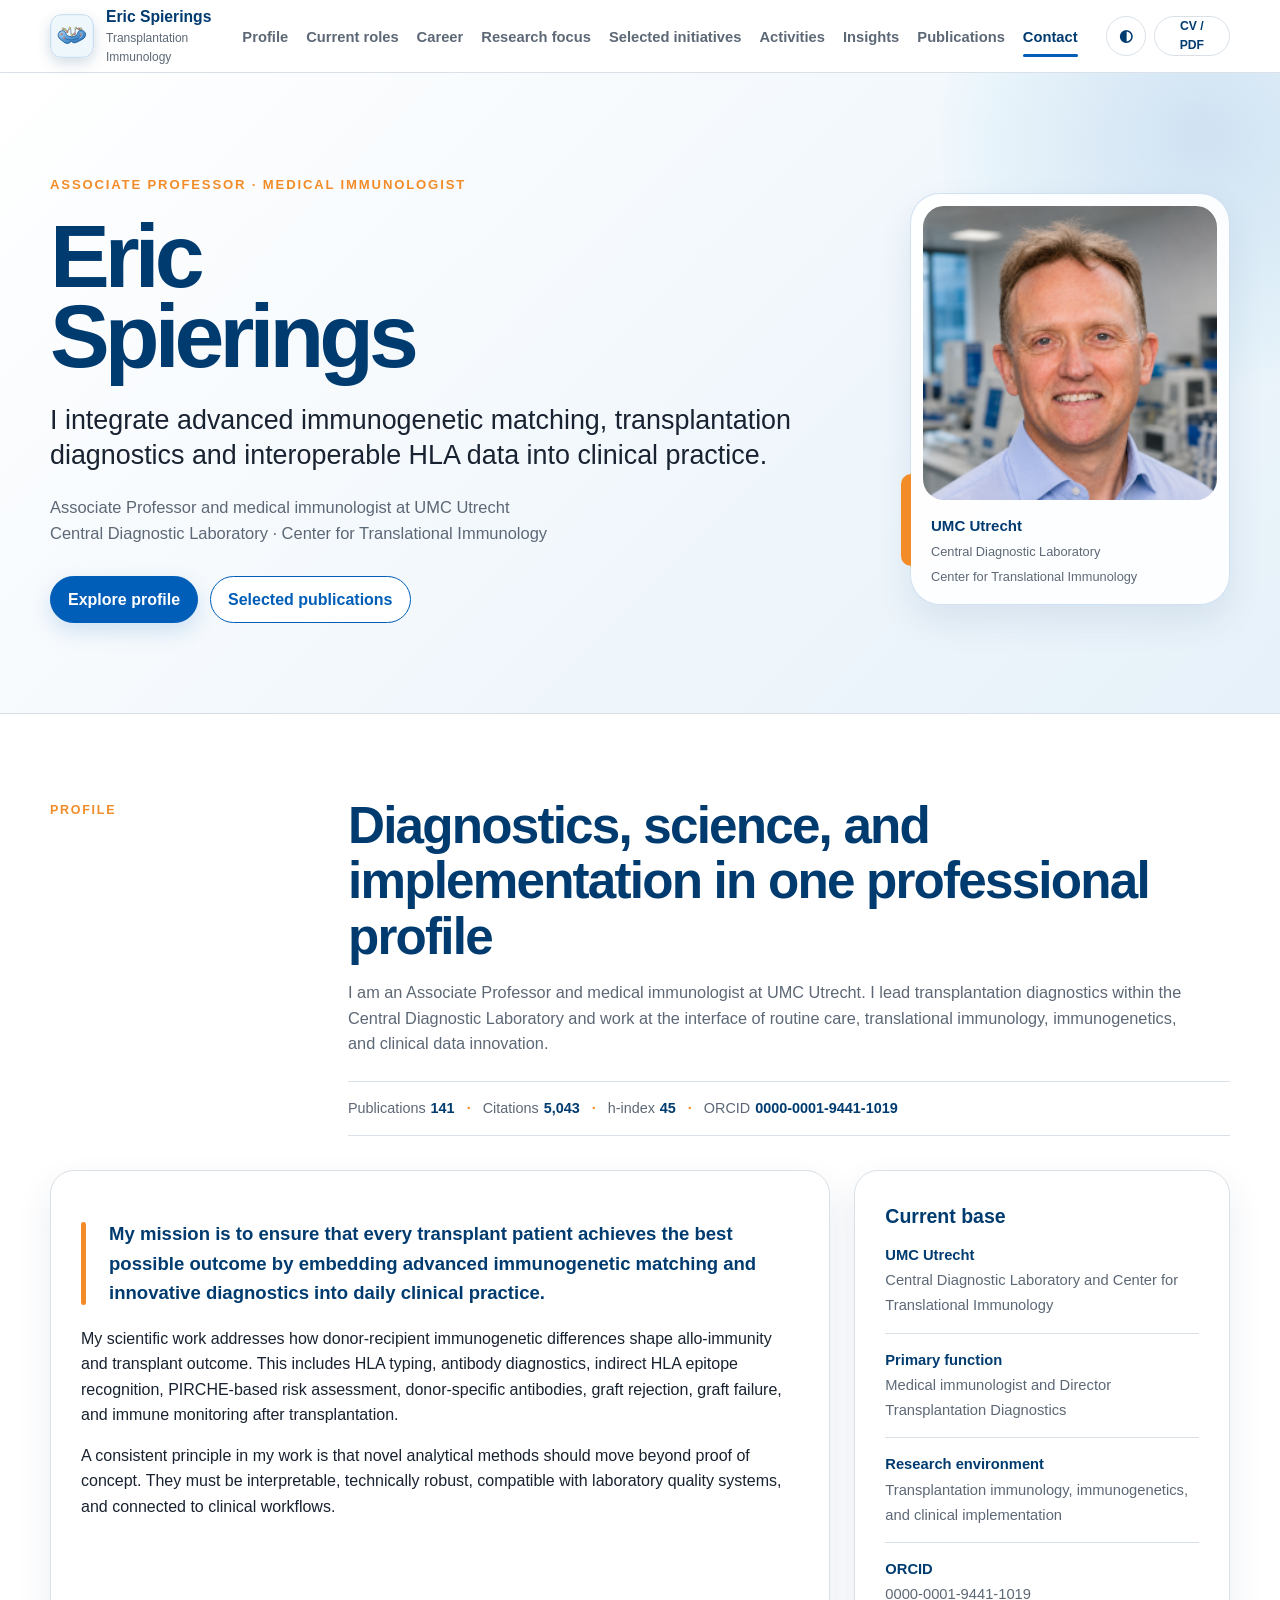
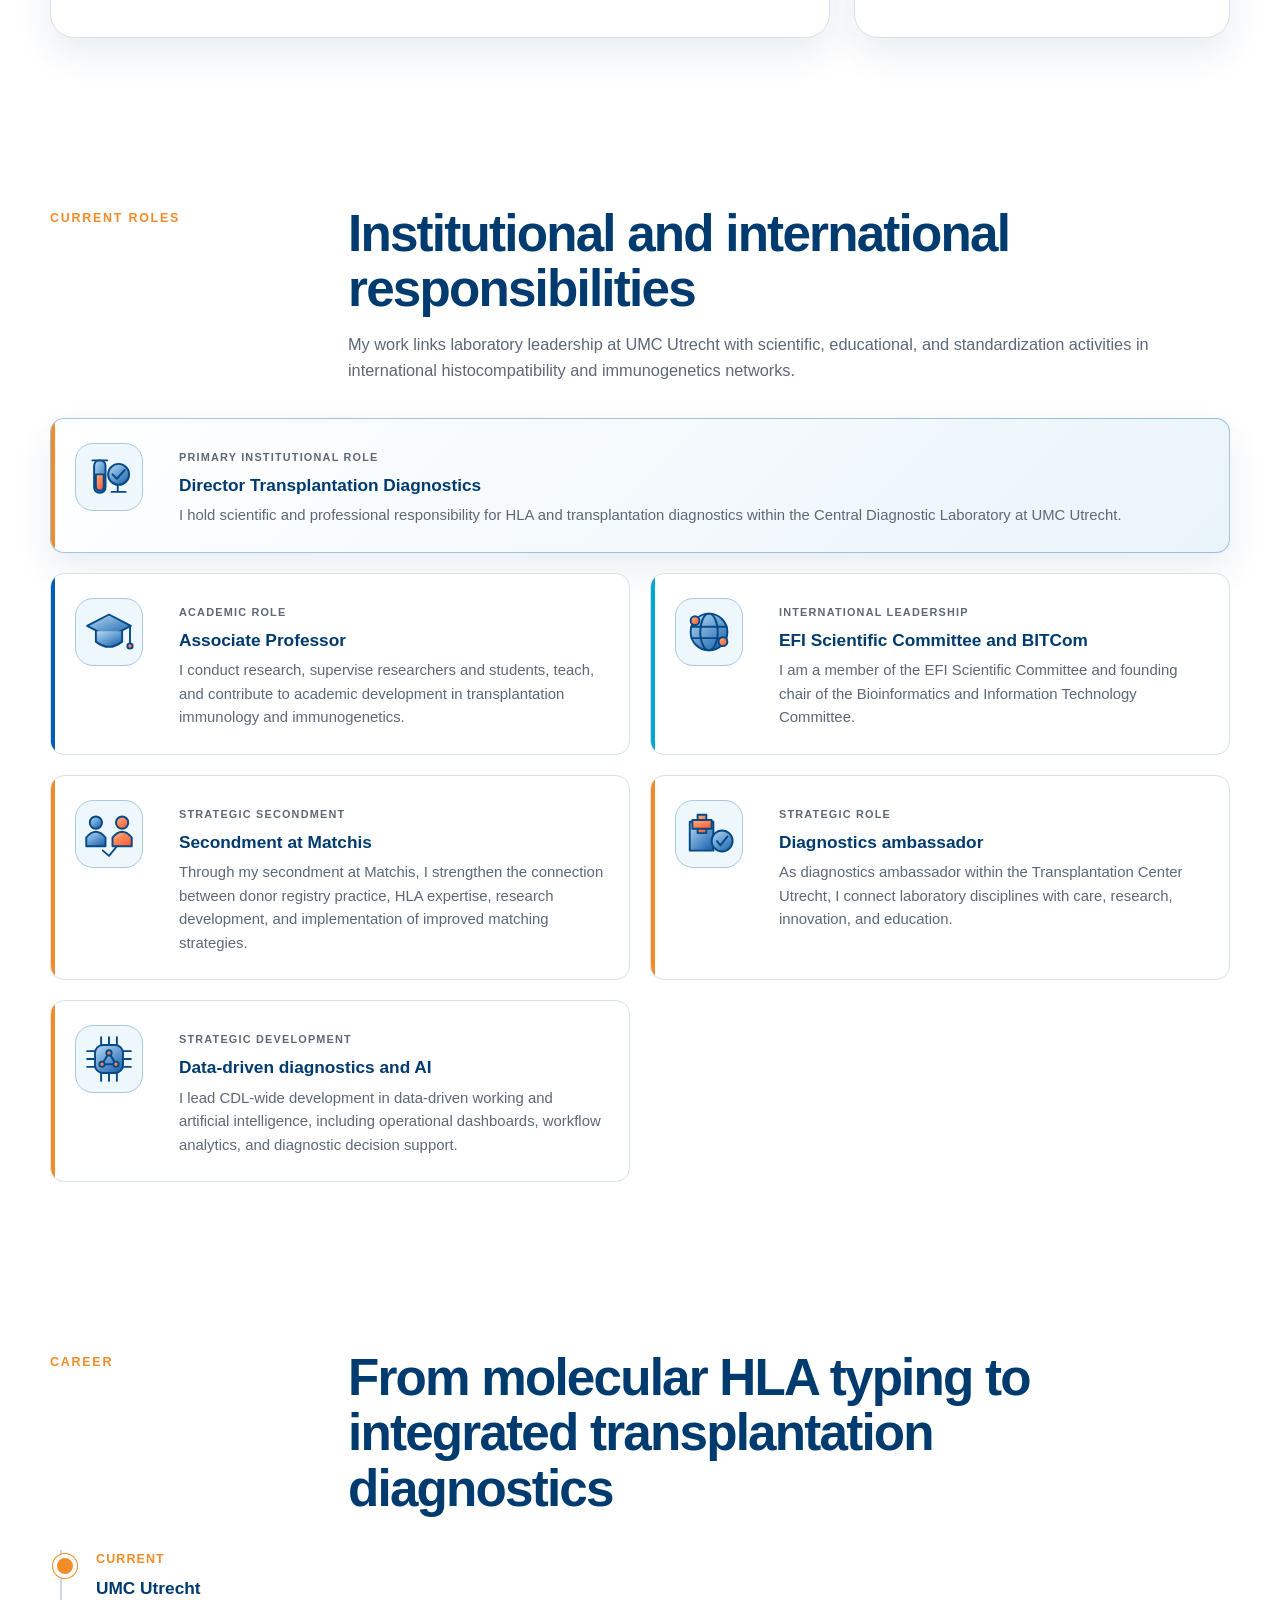
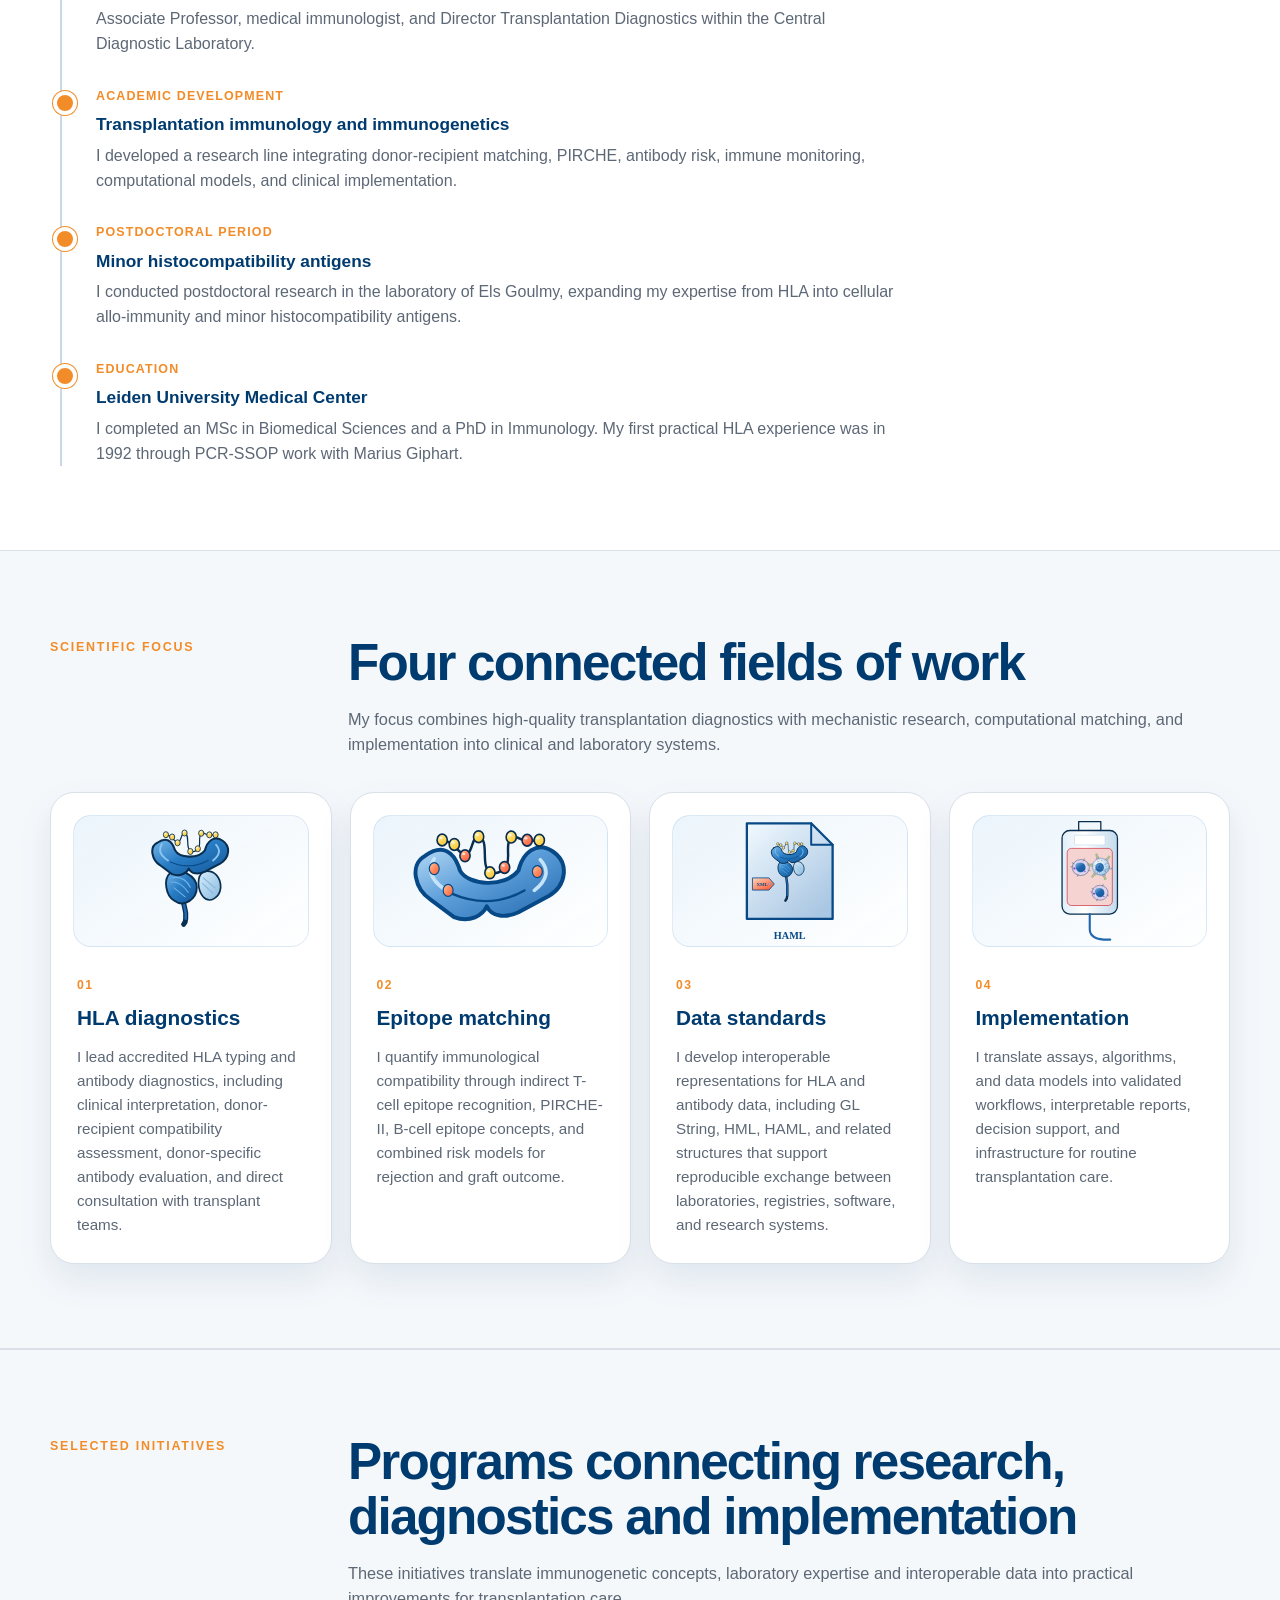
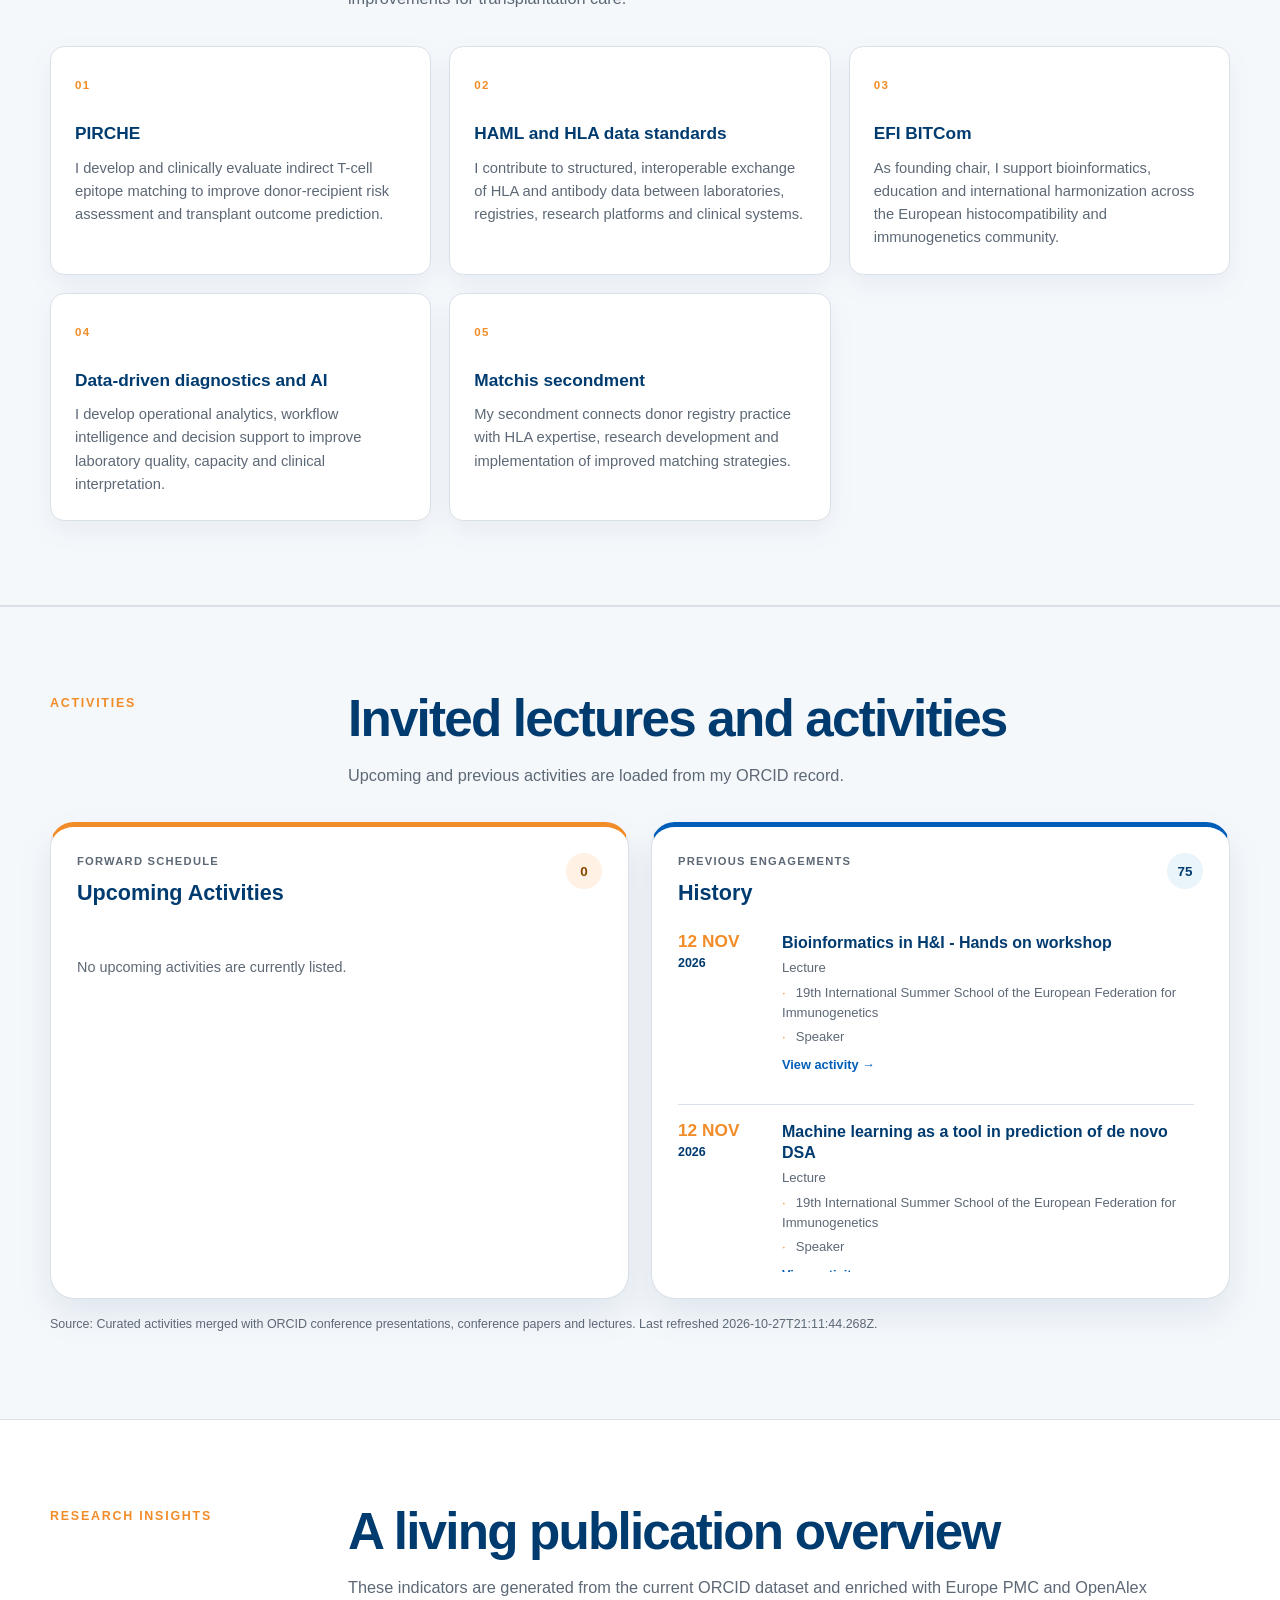
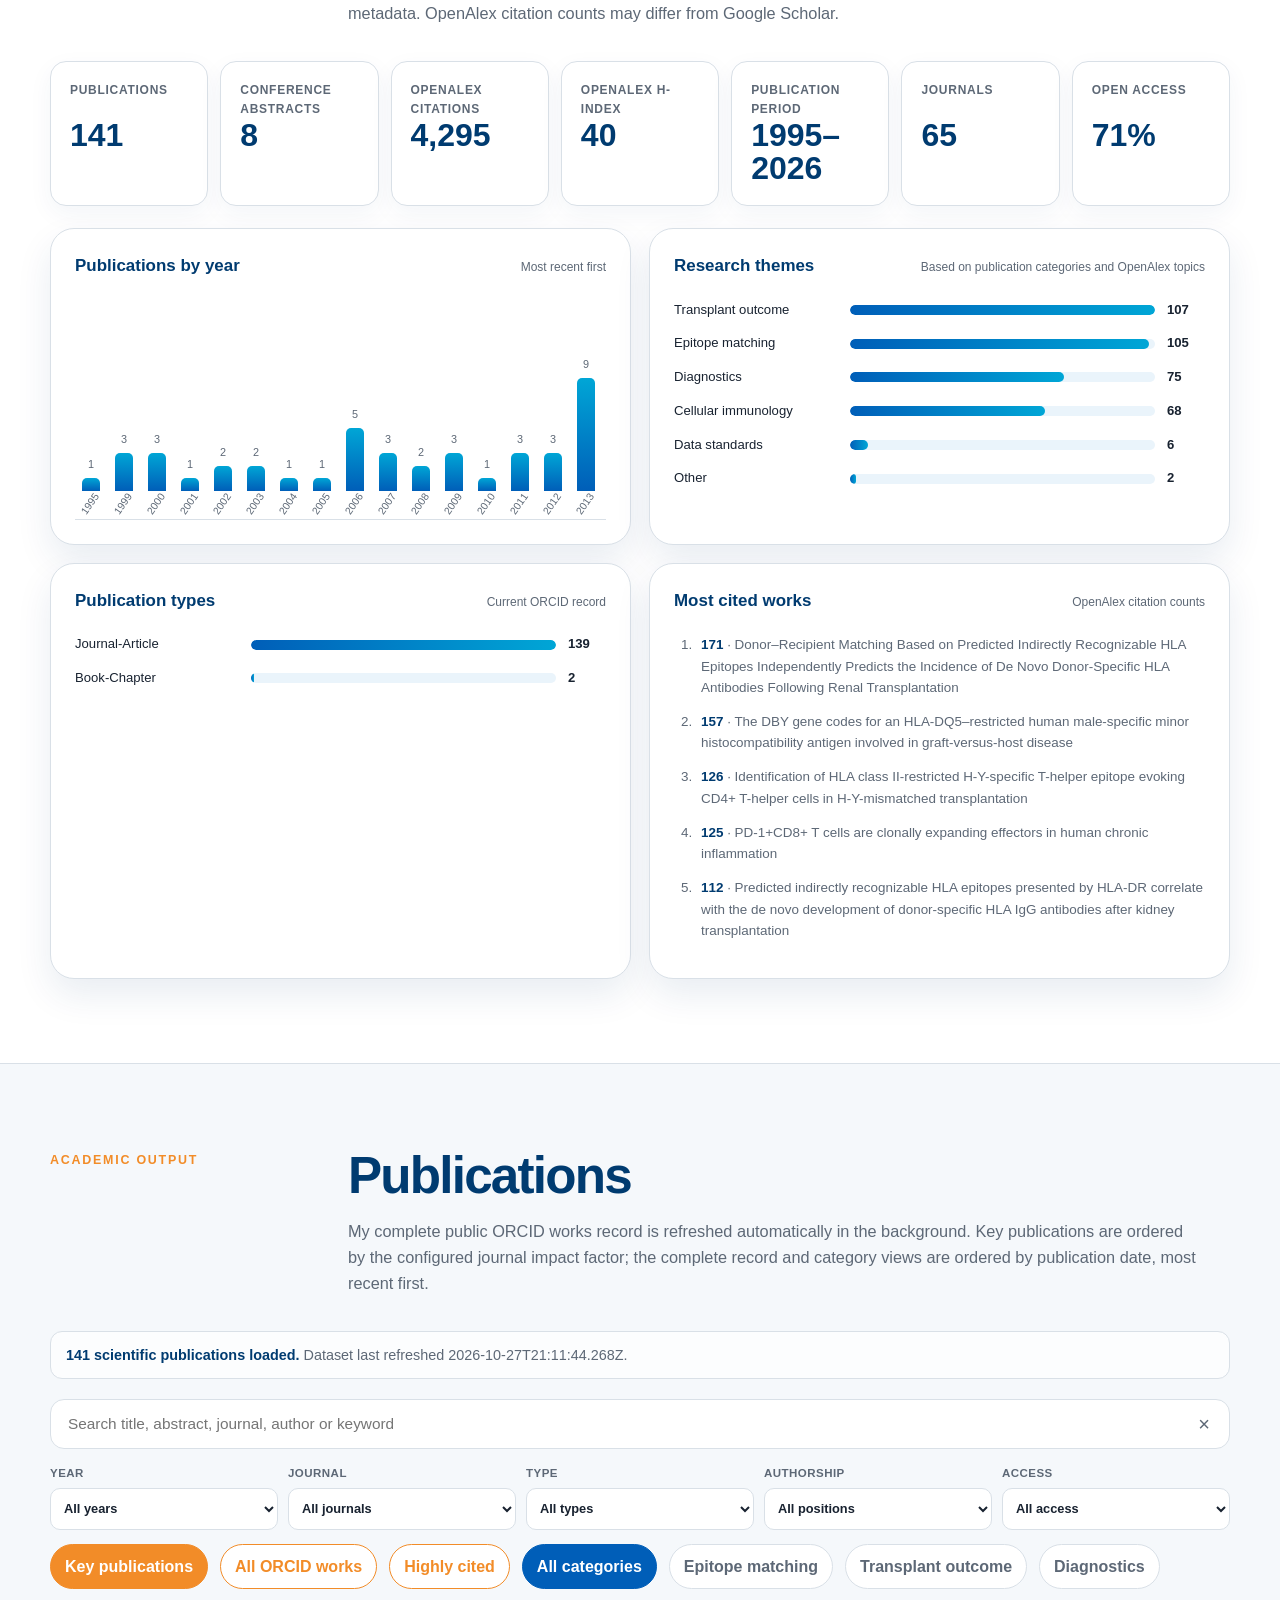
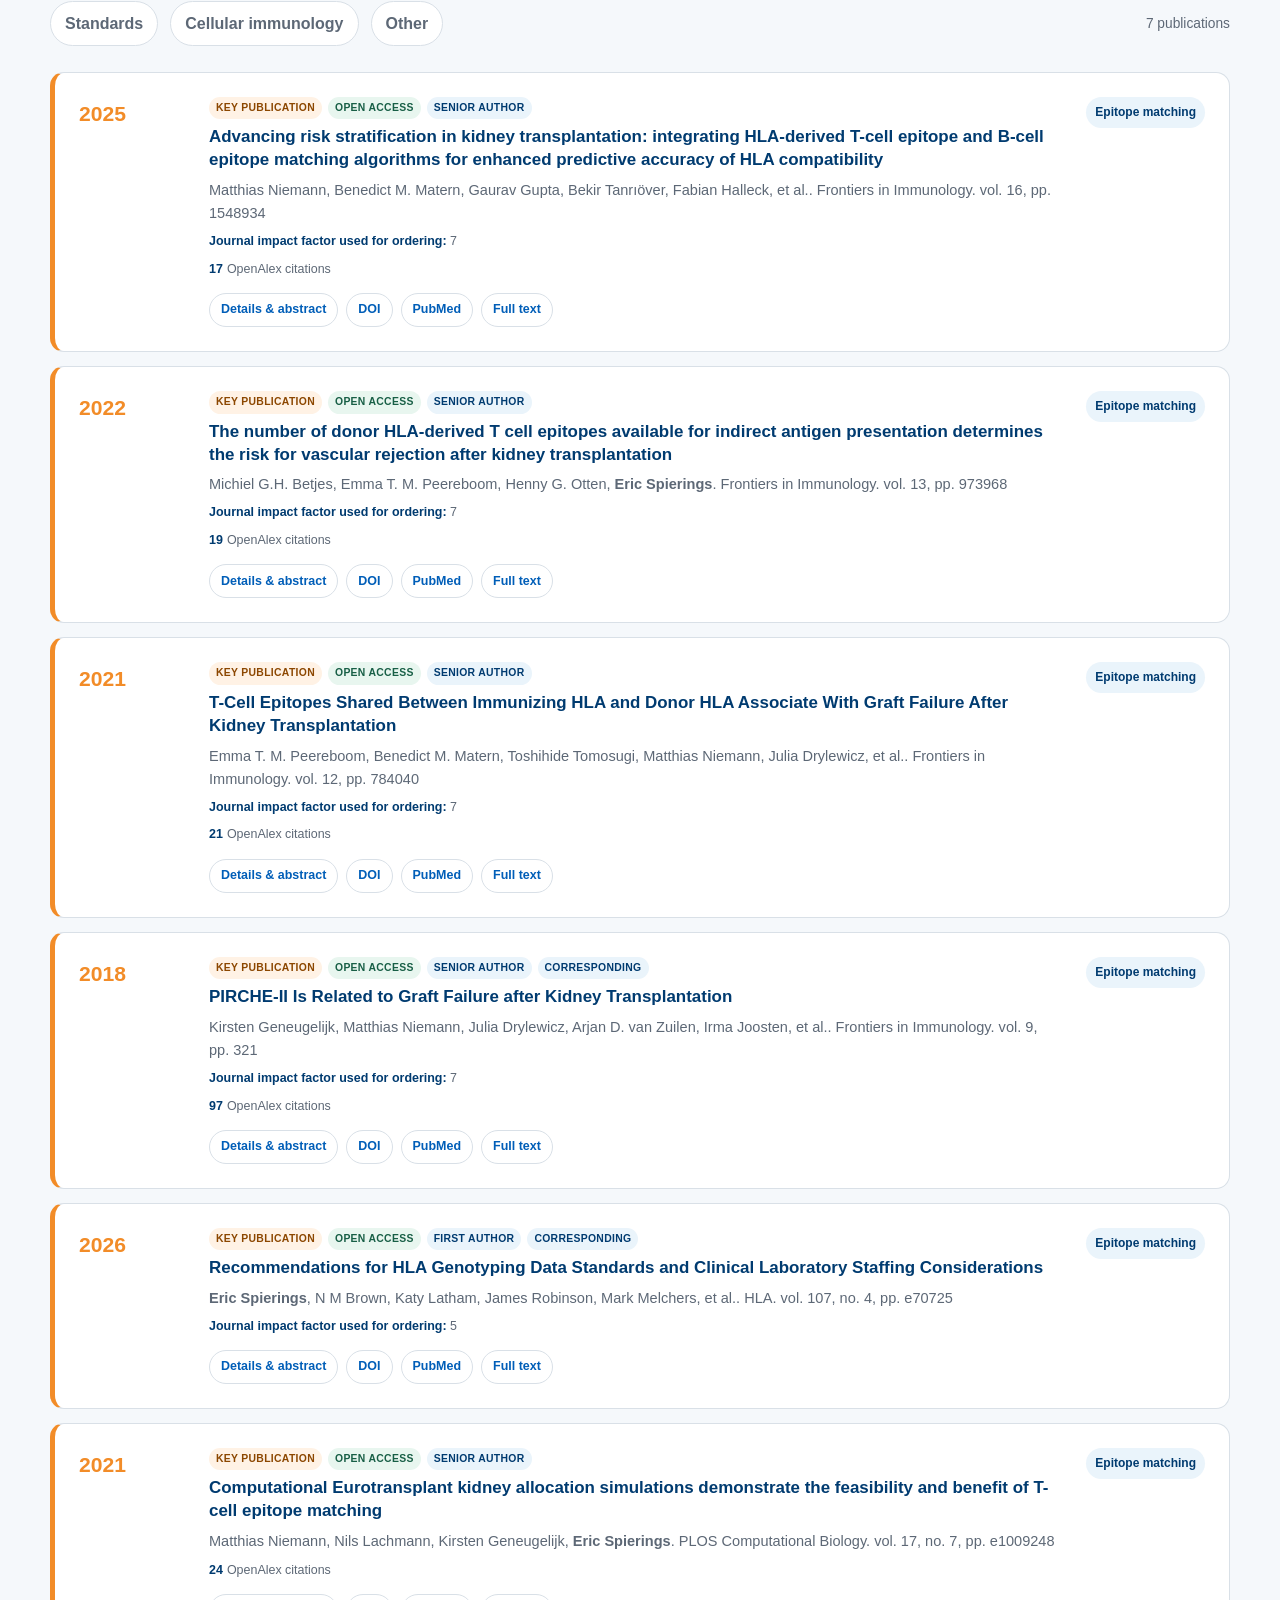
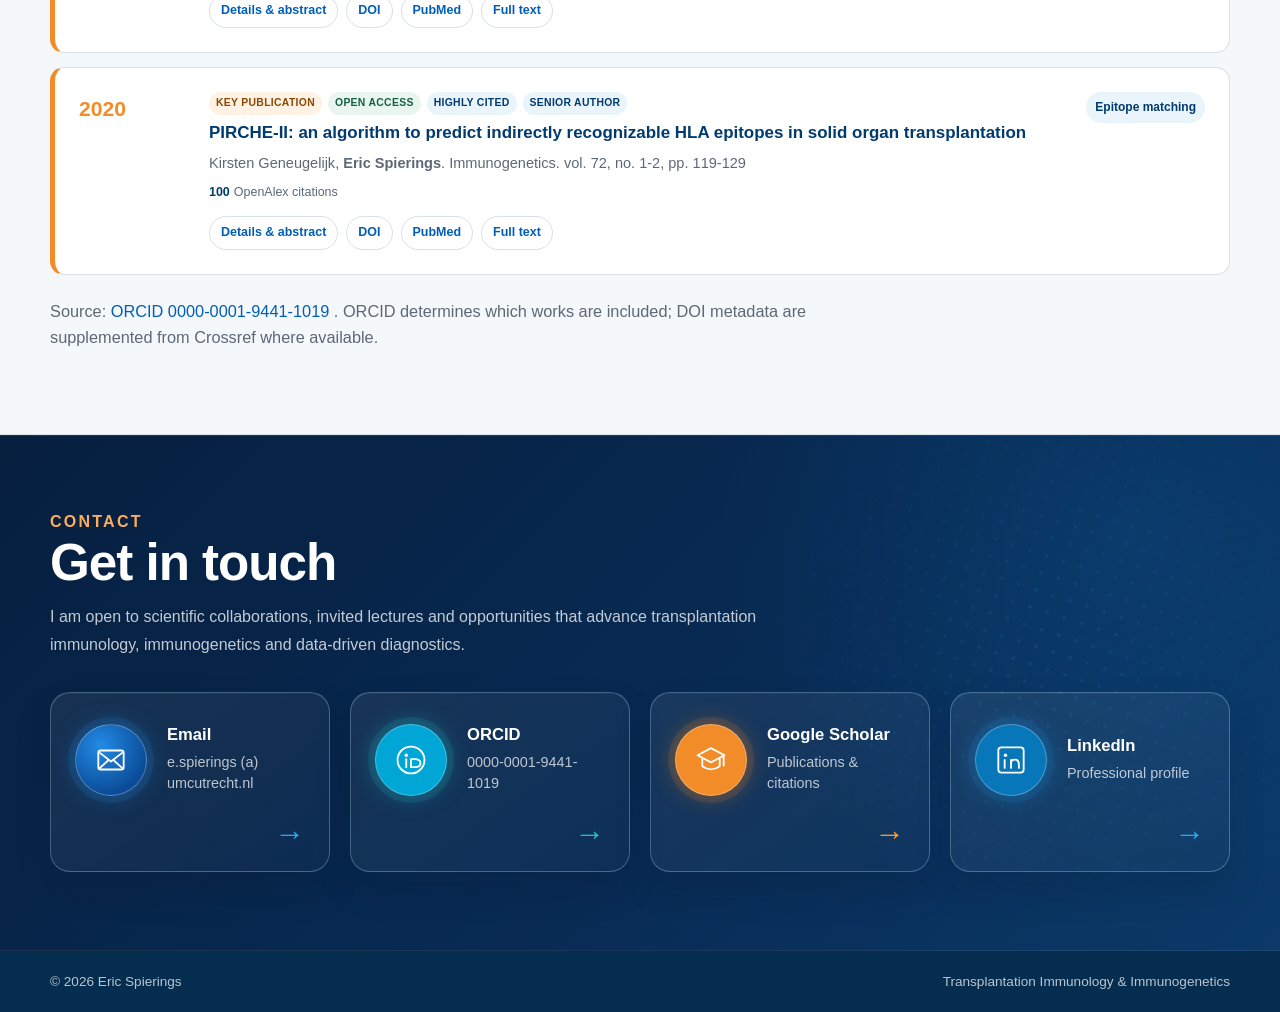
==== commit ff45a14f: "Enlarge HAML and graft illustrations and use epitope research mark" ====
--- a/index.html
+++ b/index.html
@@ -10,7 +10,7 @@
   <meta property="og:description" content="Diagnostics, immunogenetics, epitope-based matching, data standards, and clinical translation at UMC Utrecht.">
   <meta property="og:type" content="website">
 
-  <link rel="icon" type="image/png" href="[data-uri]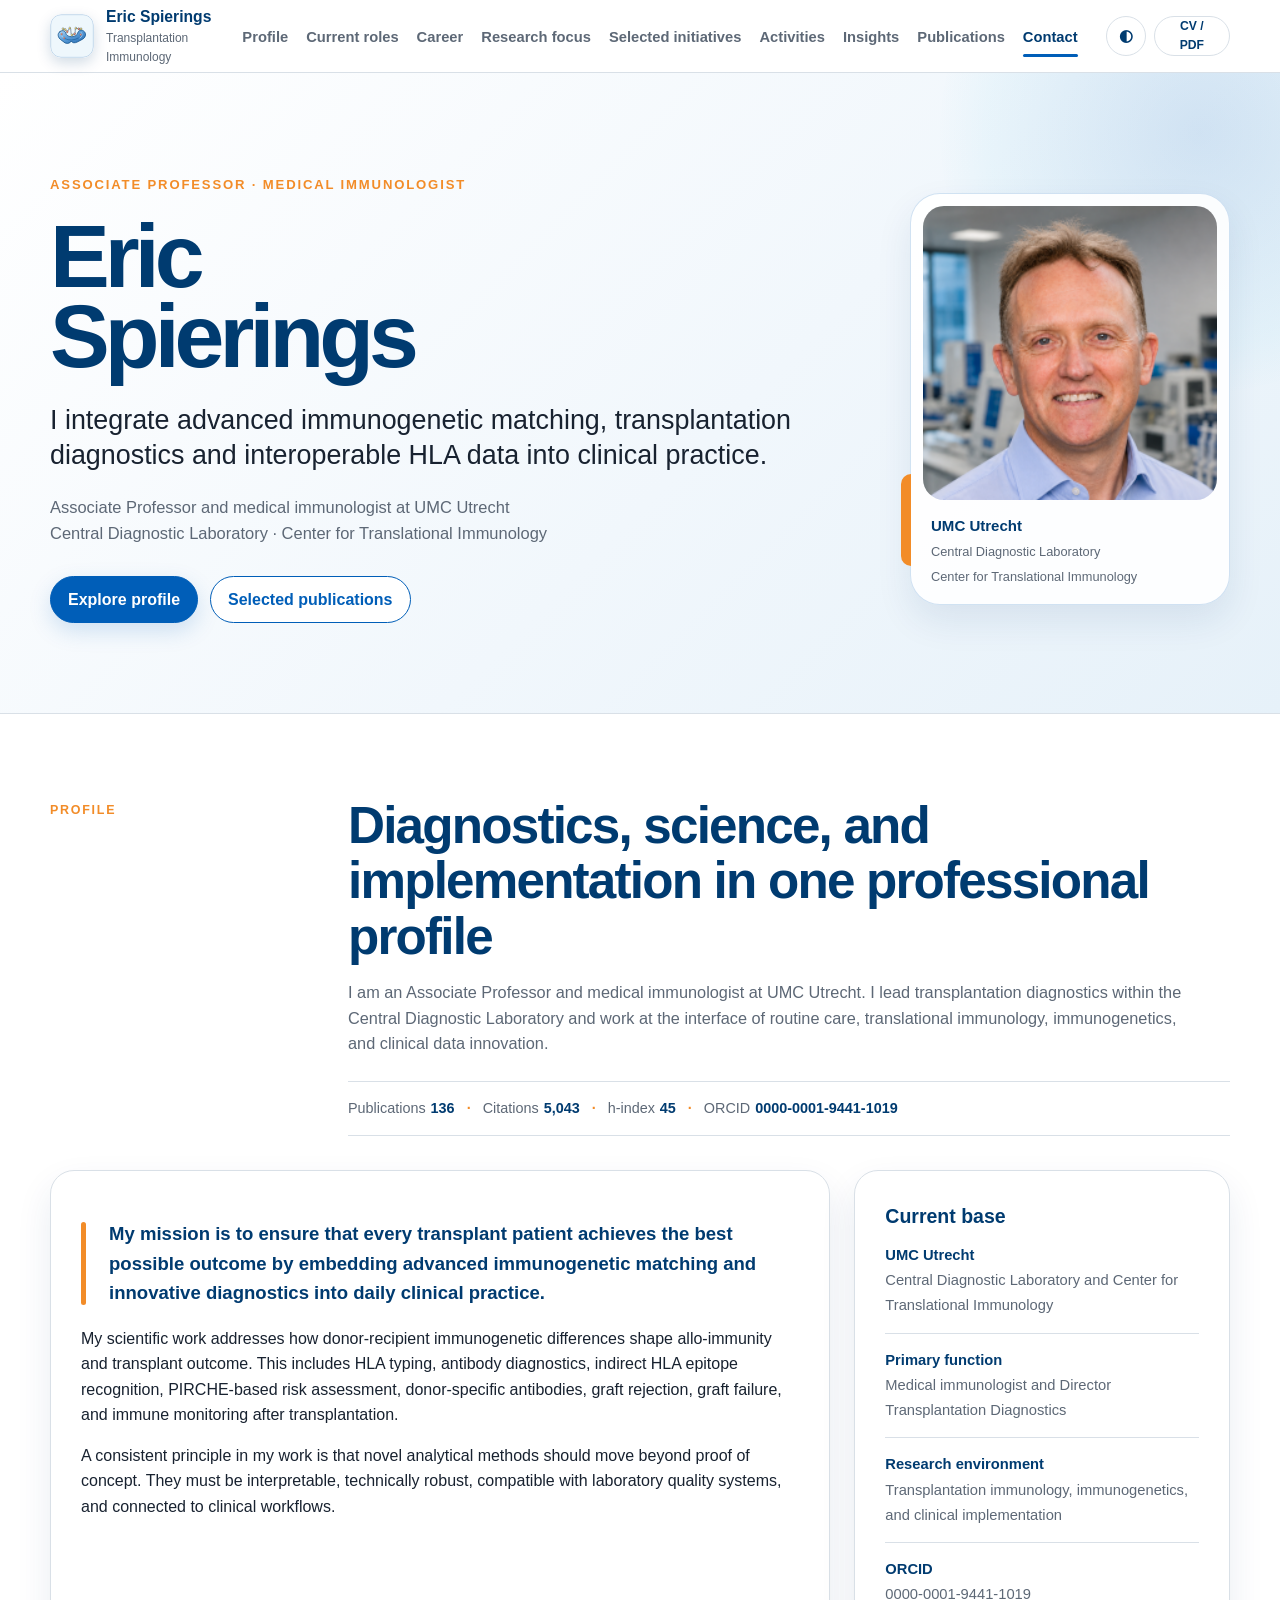
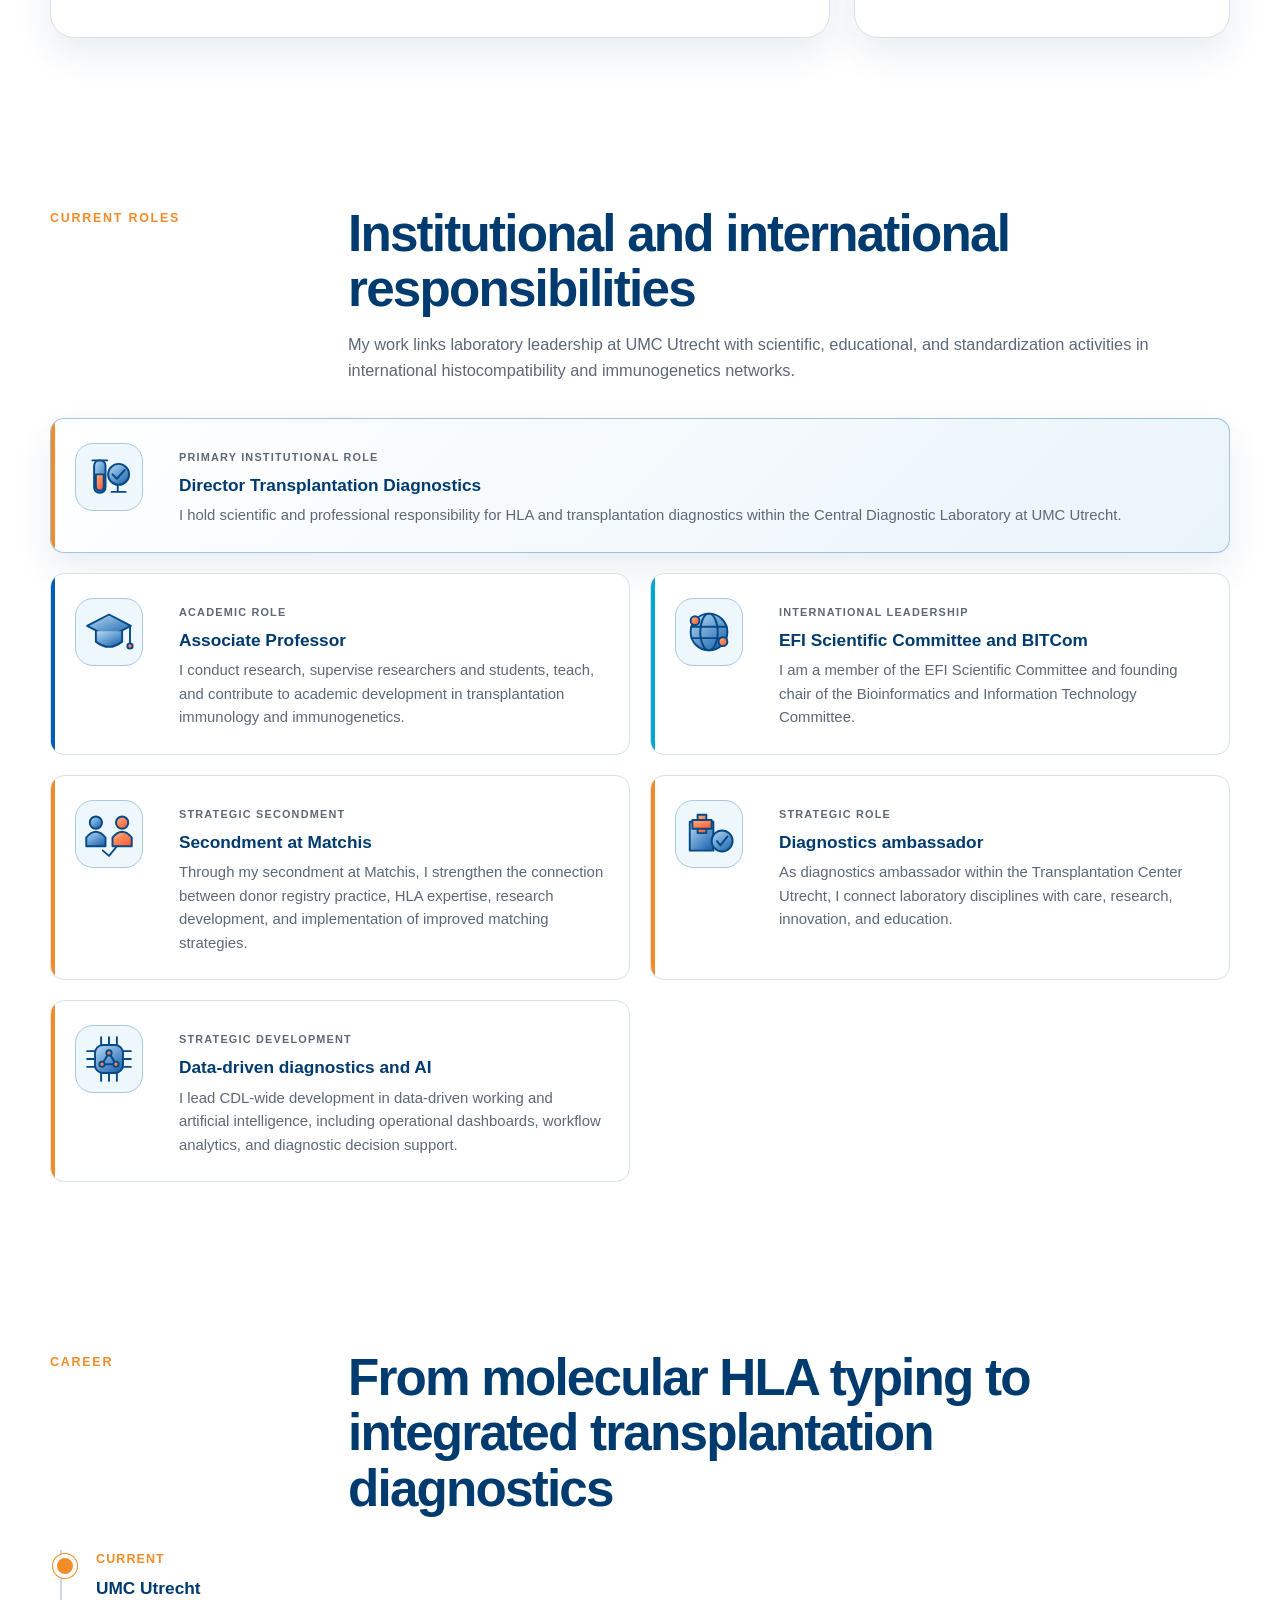
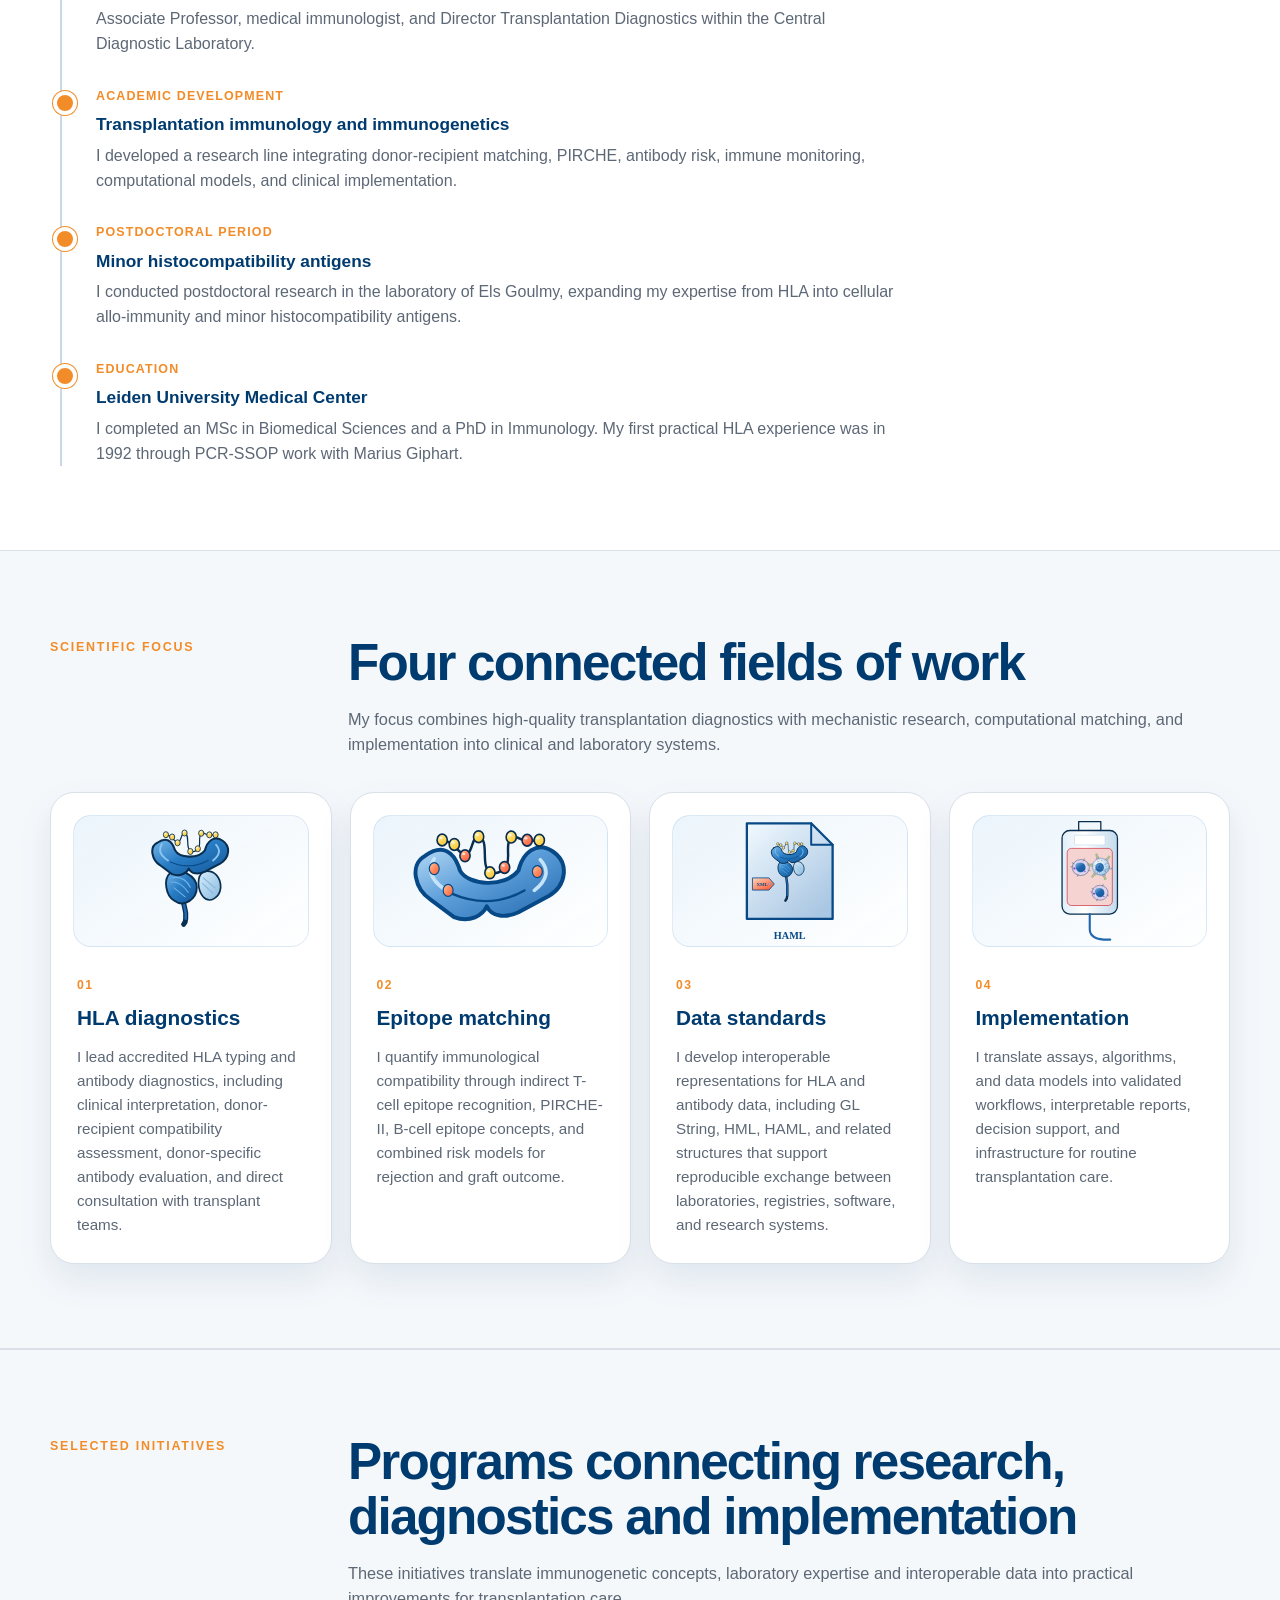
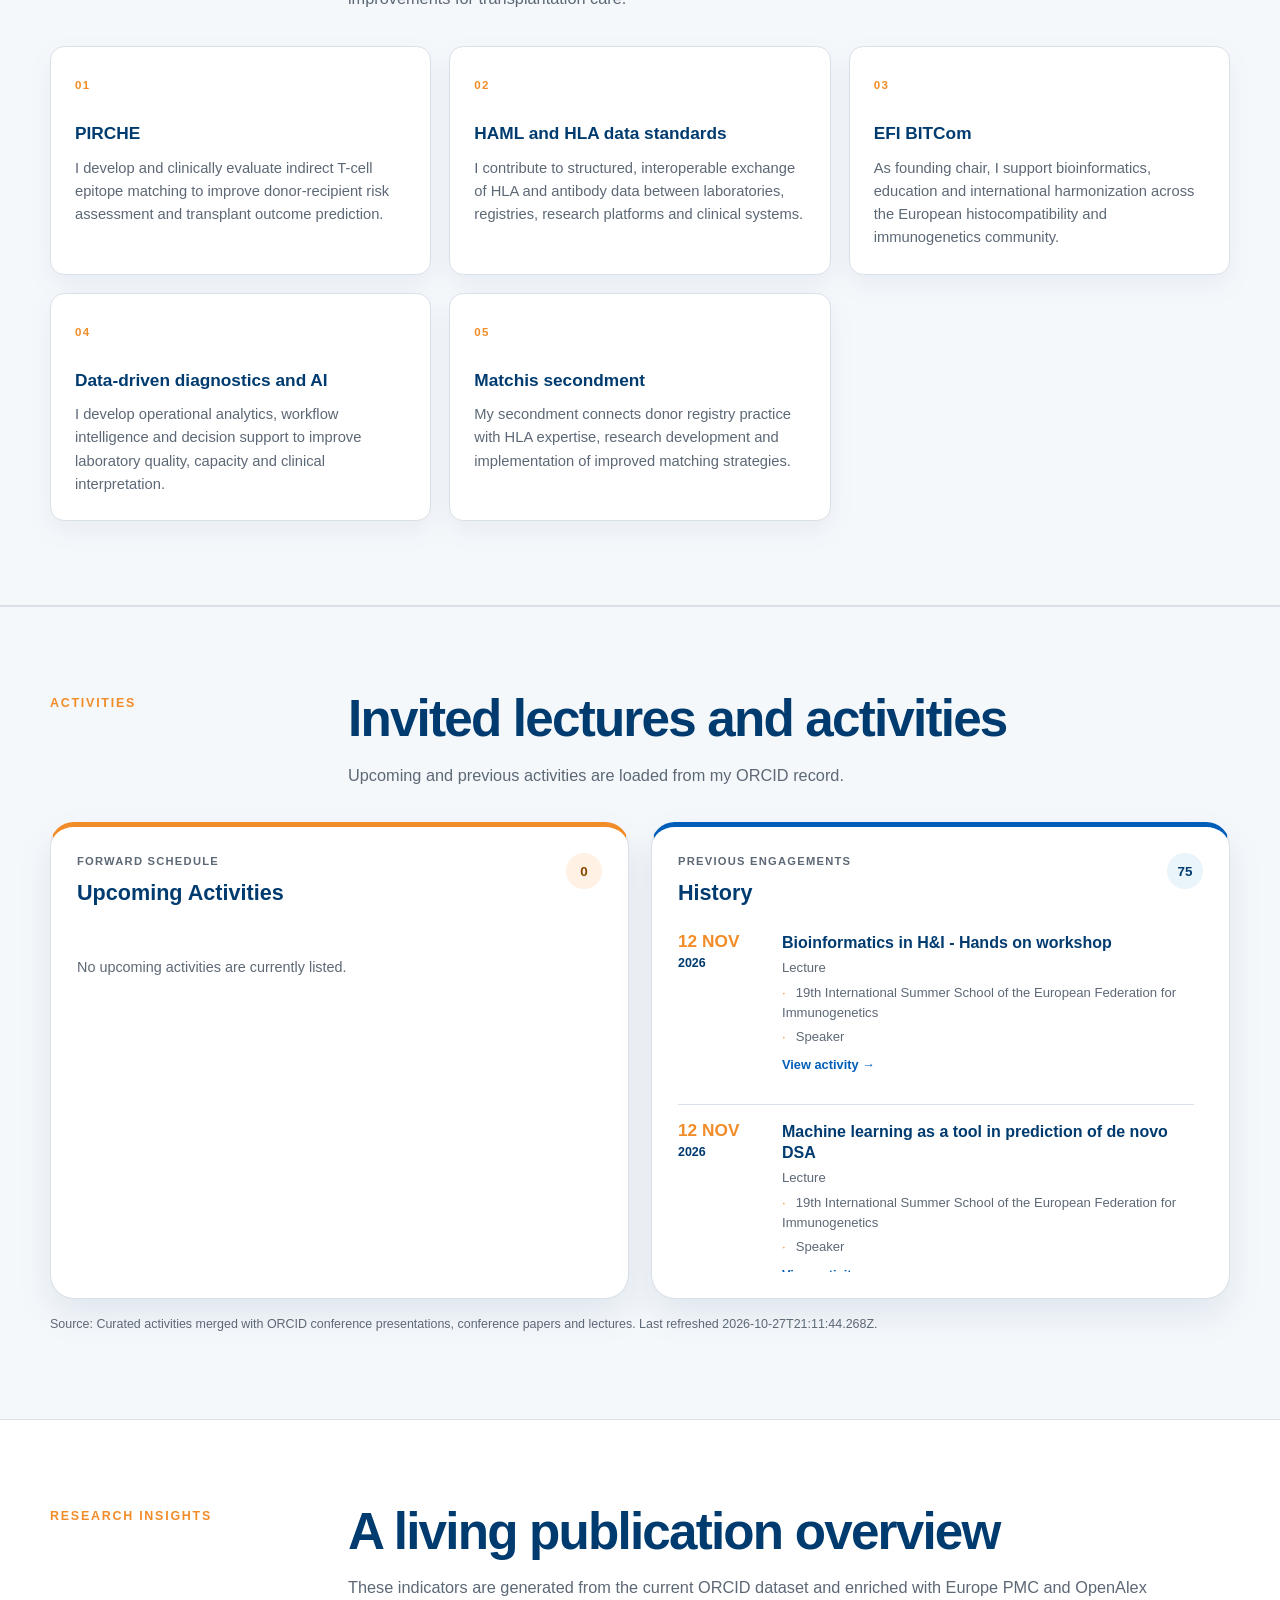
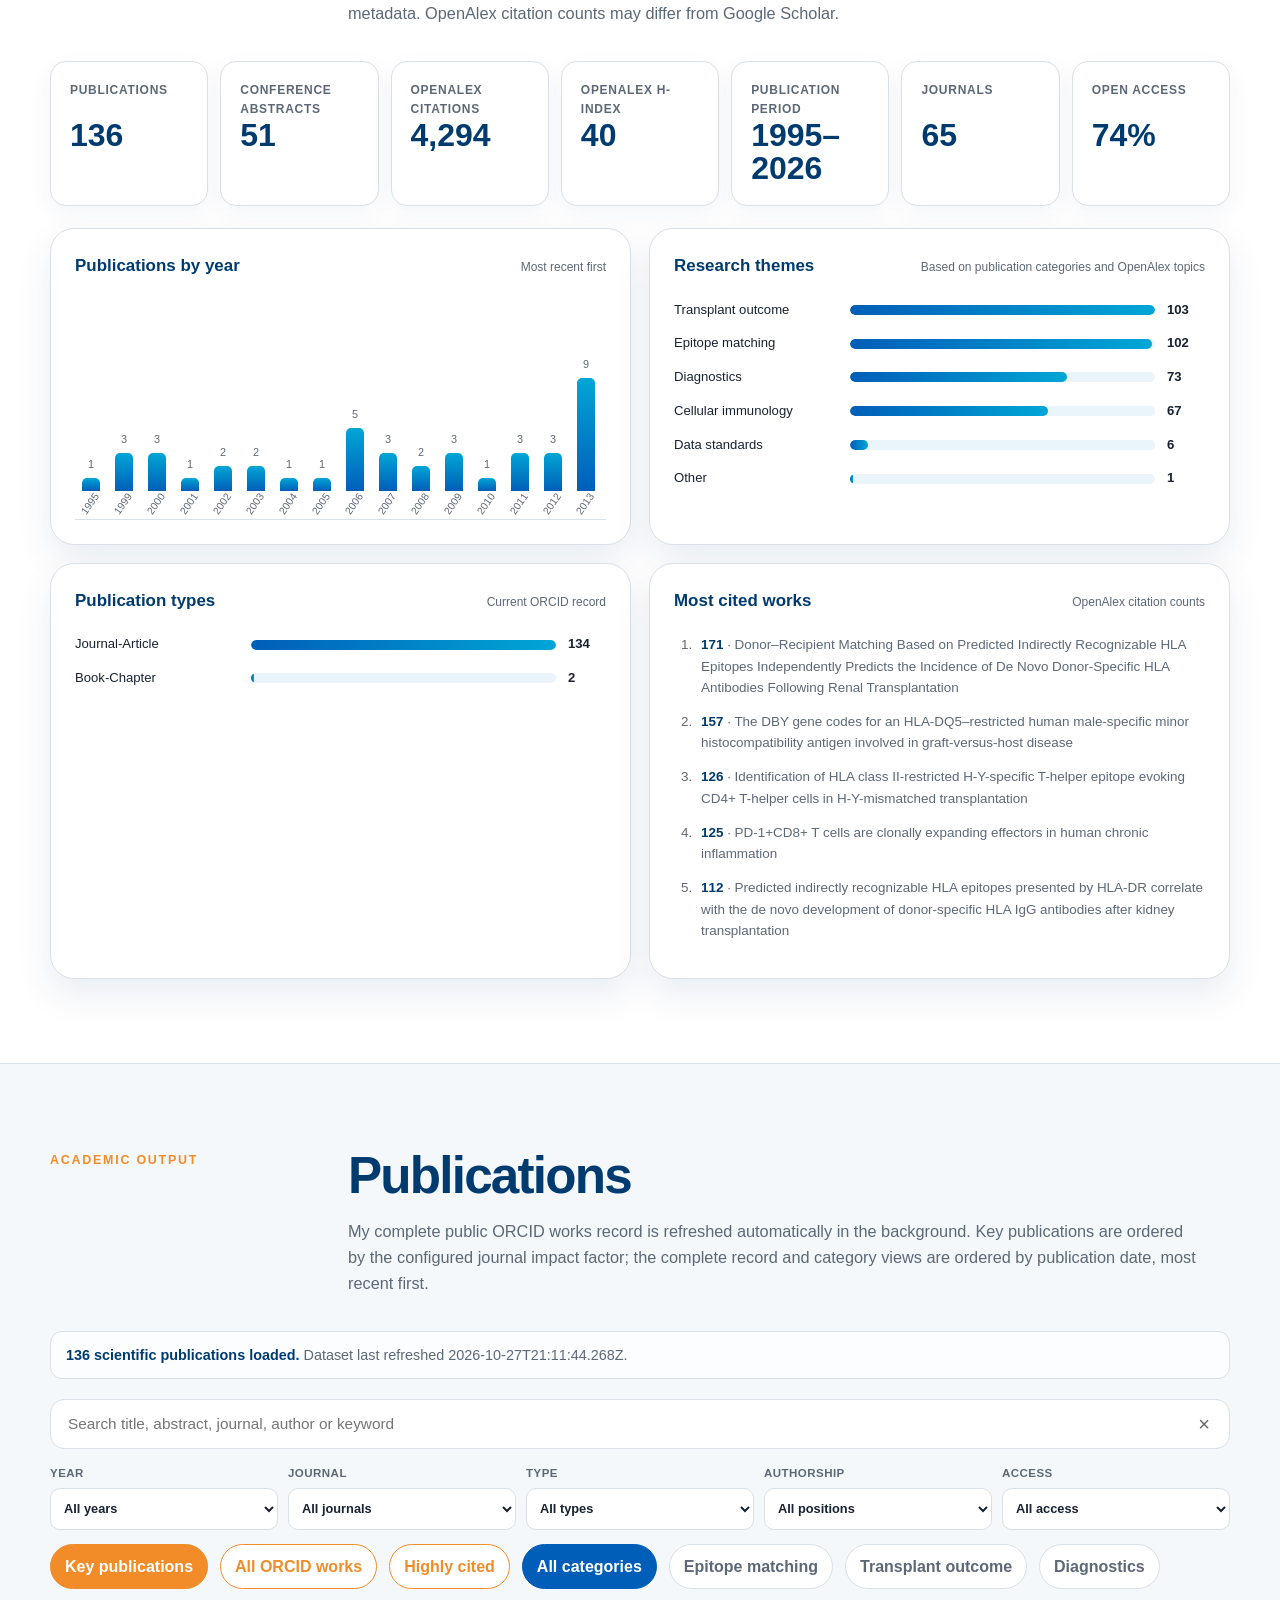
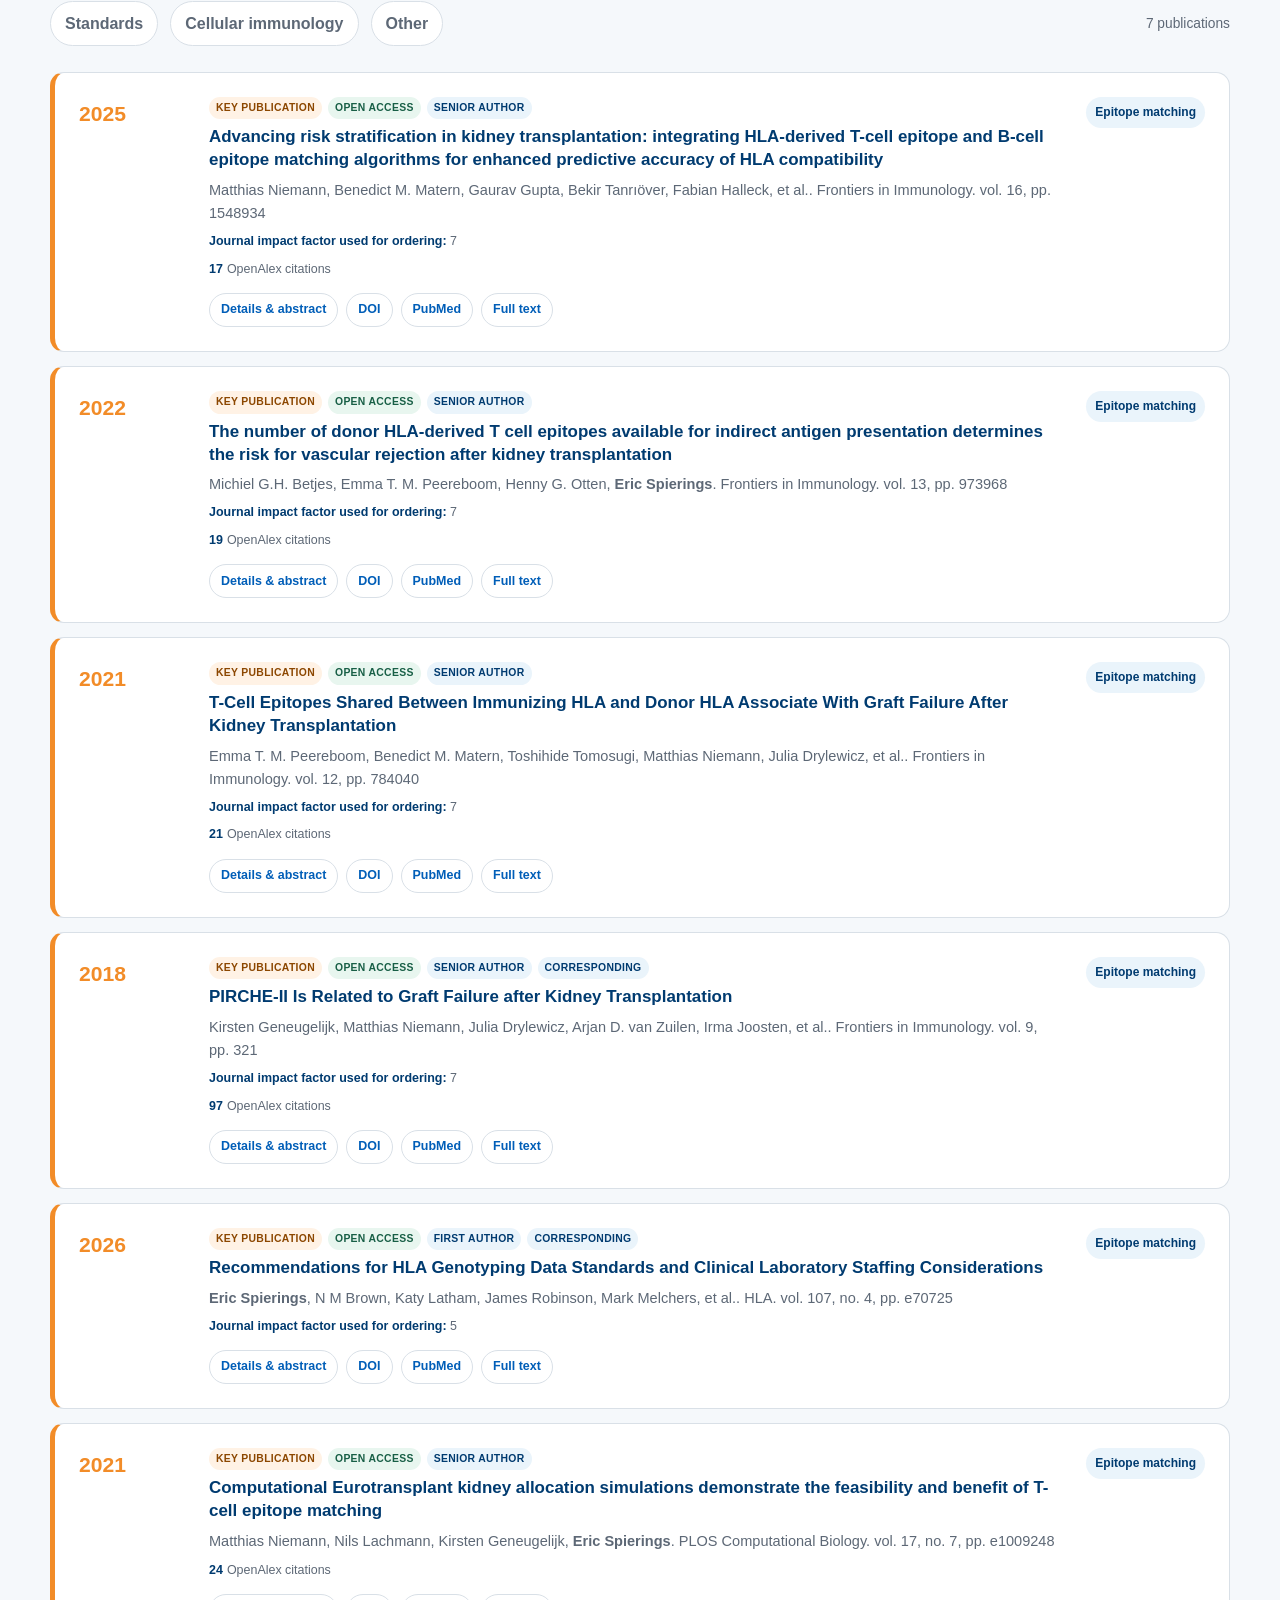
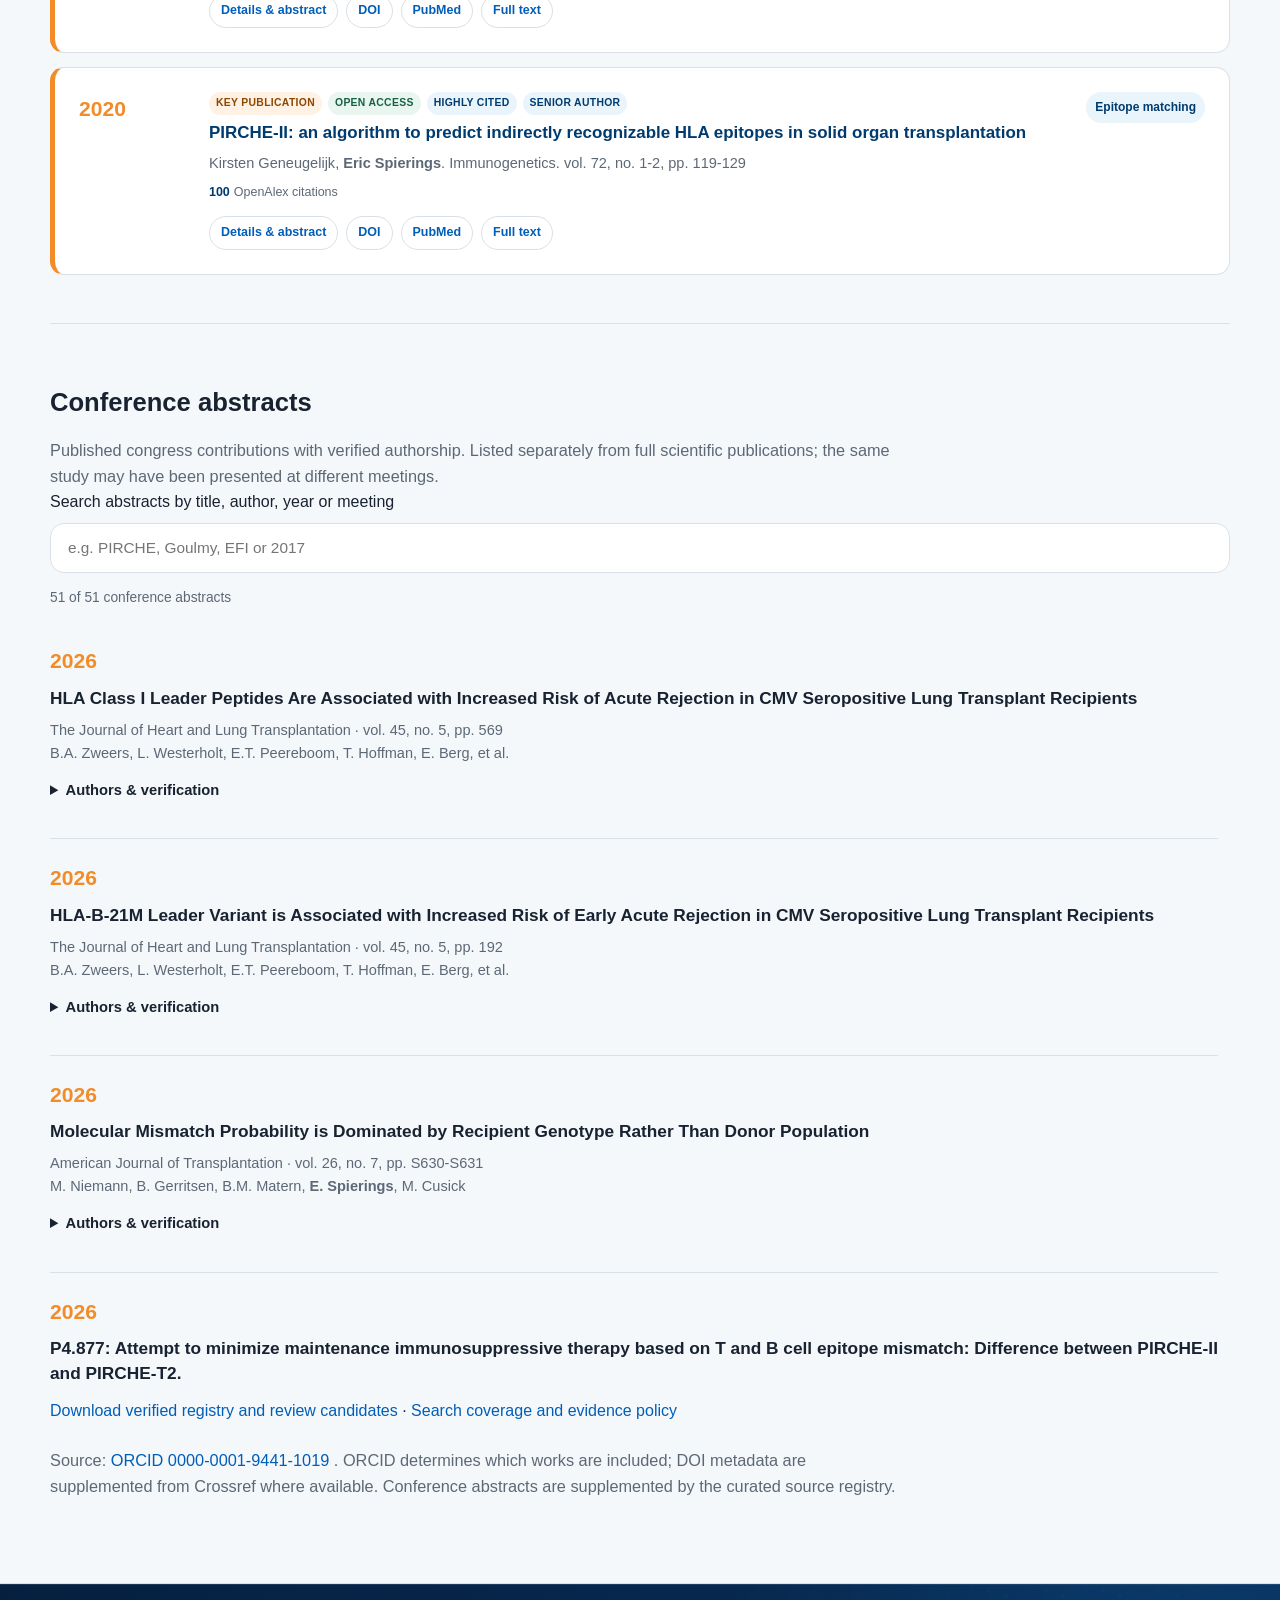
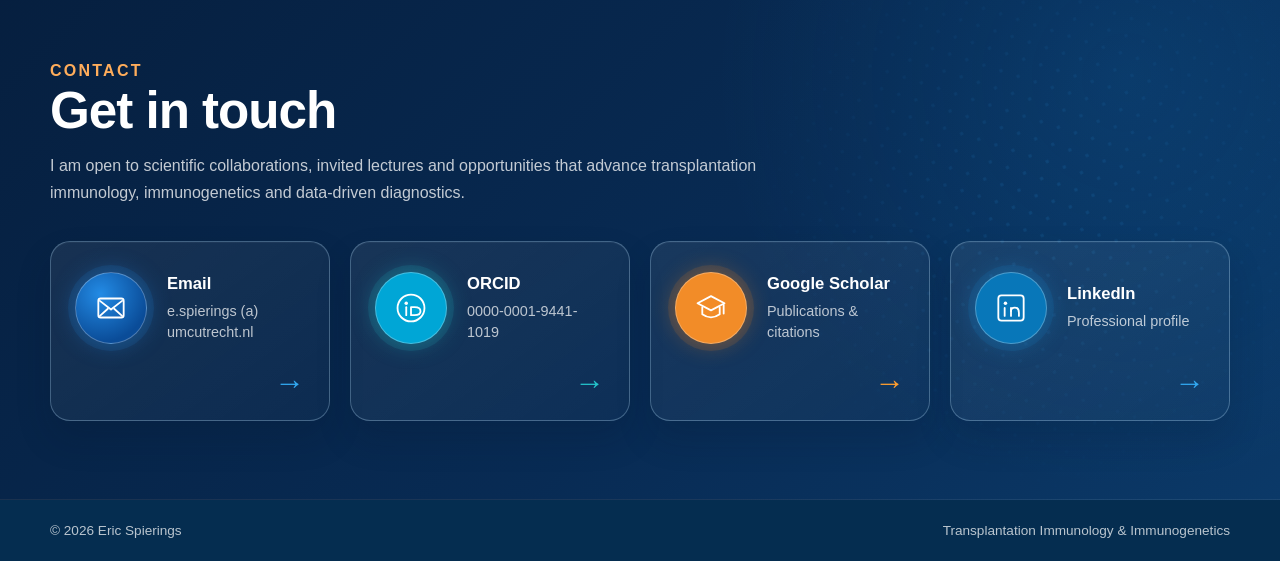
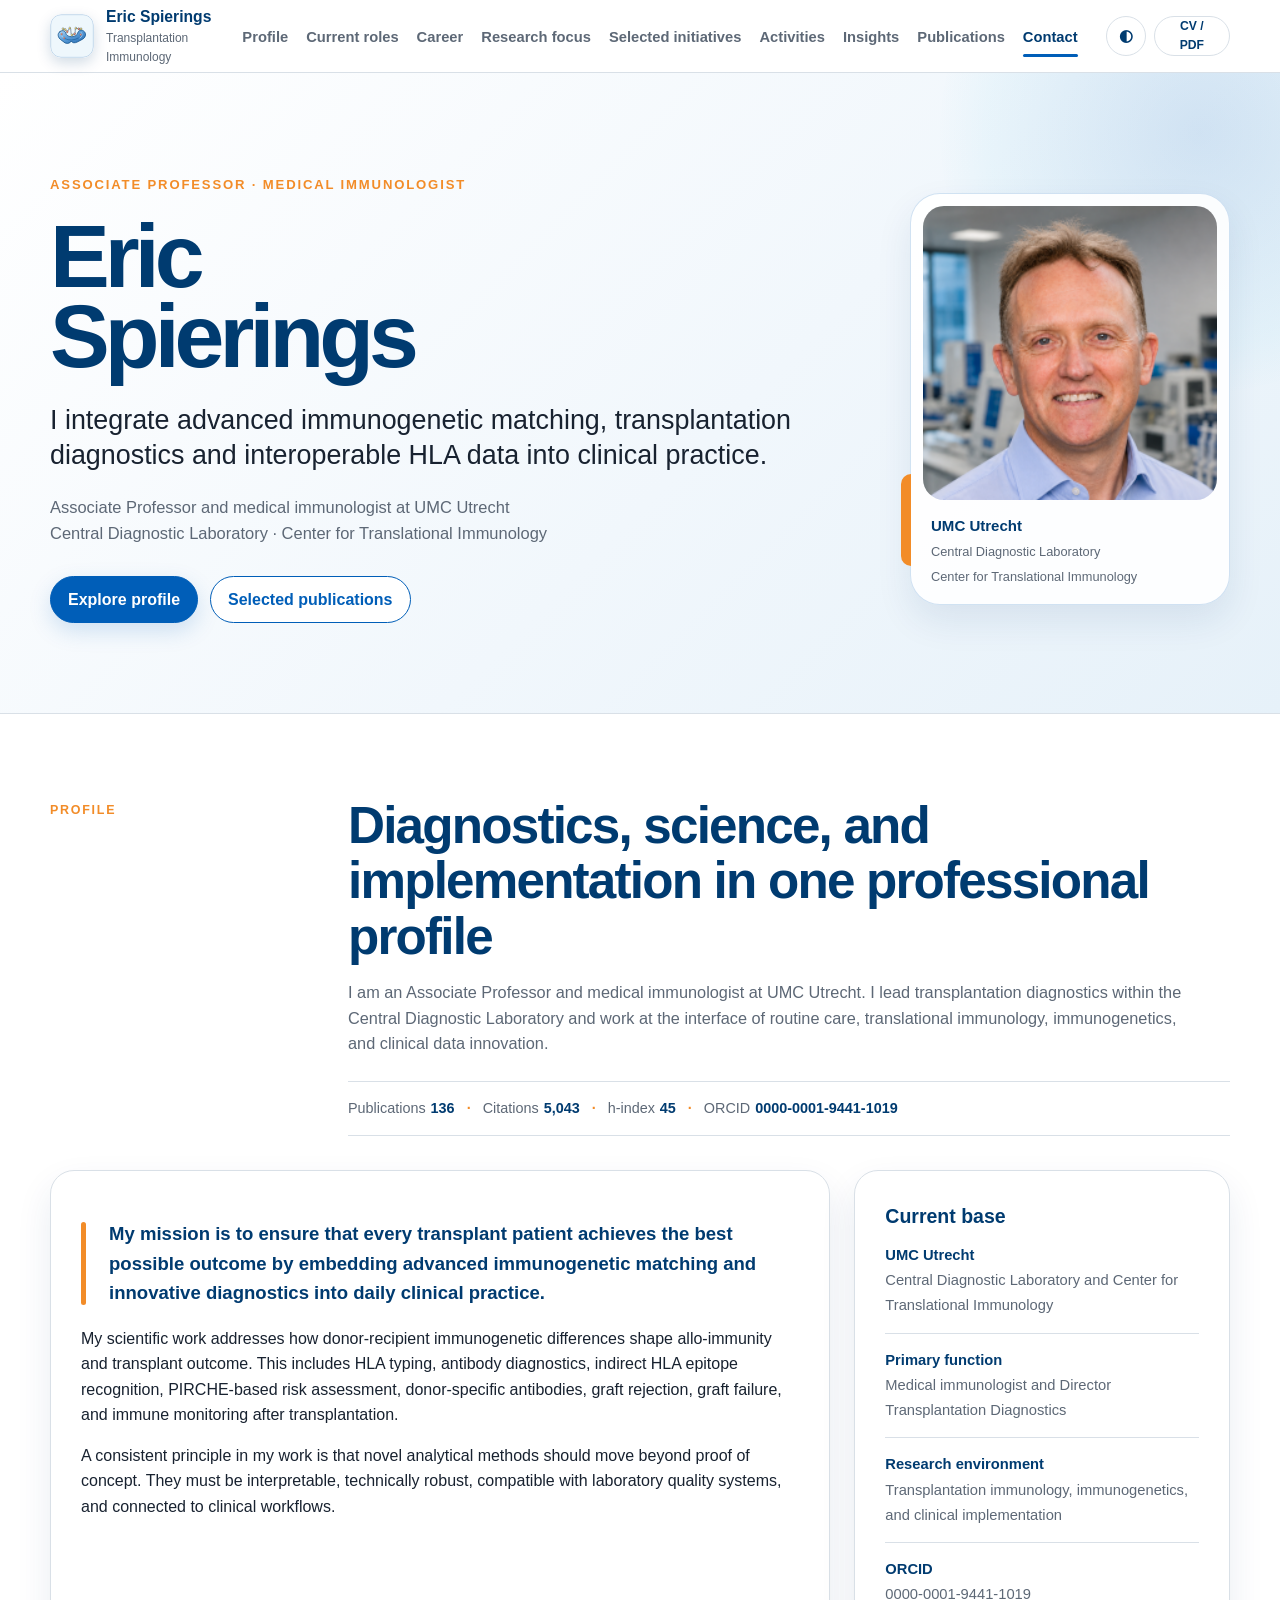
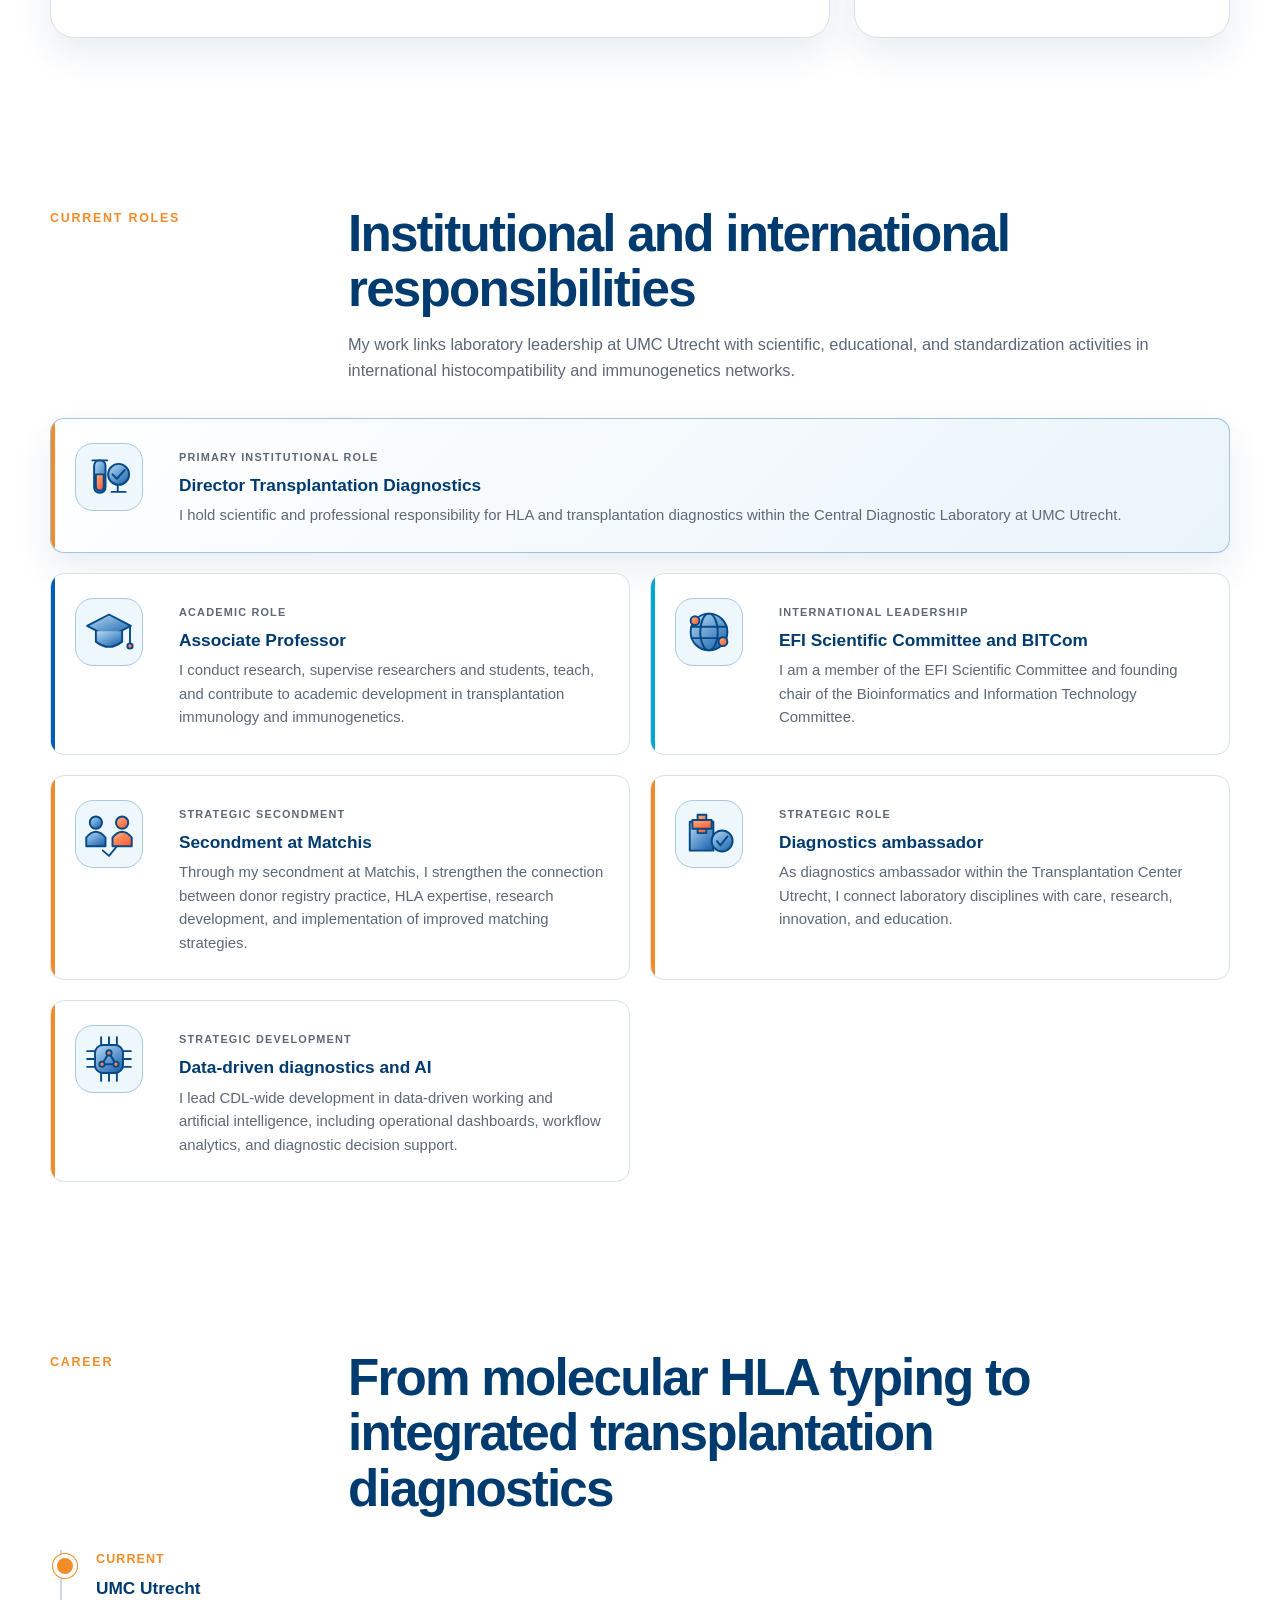
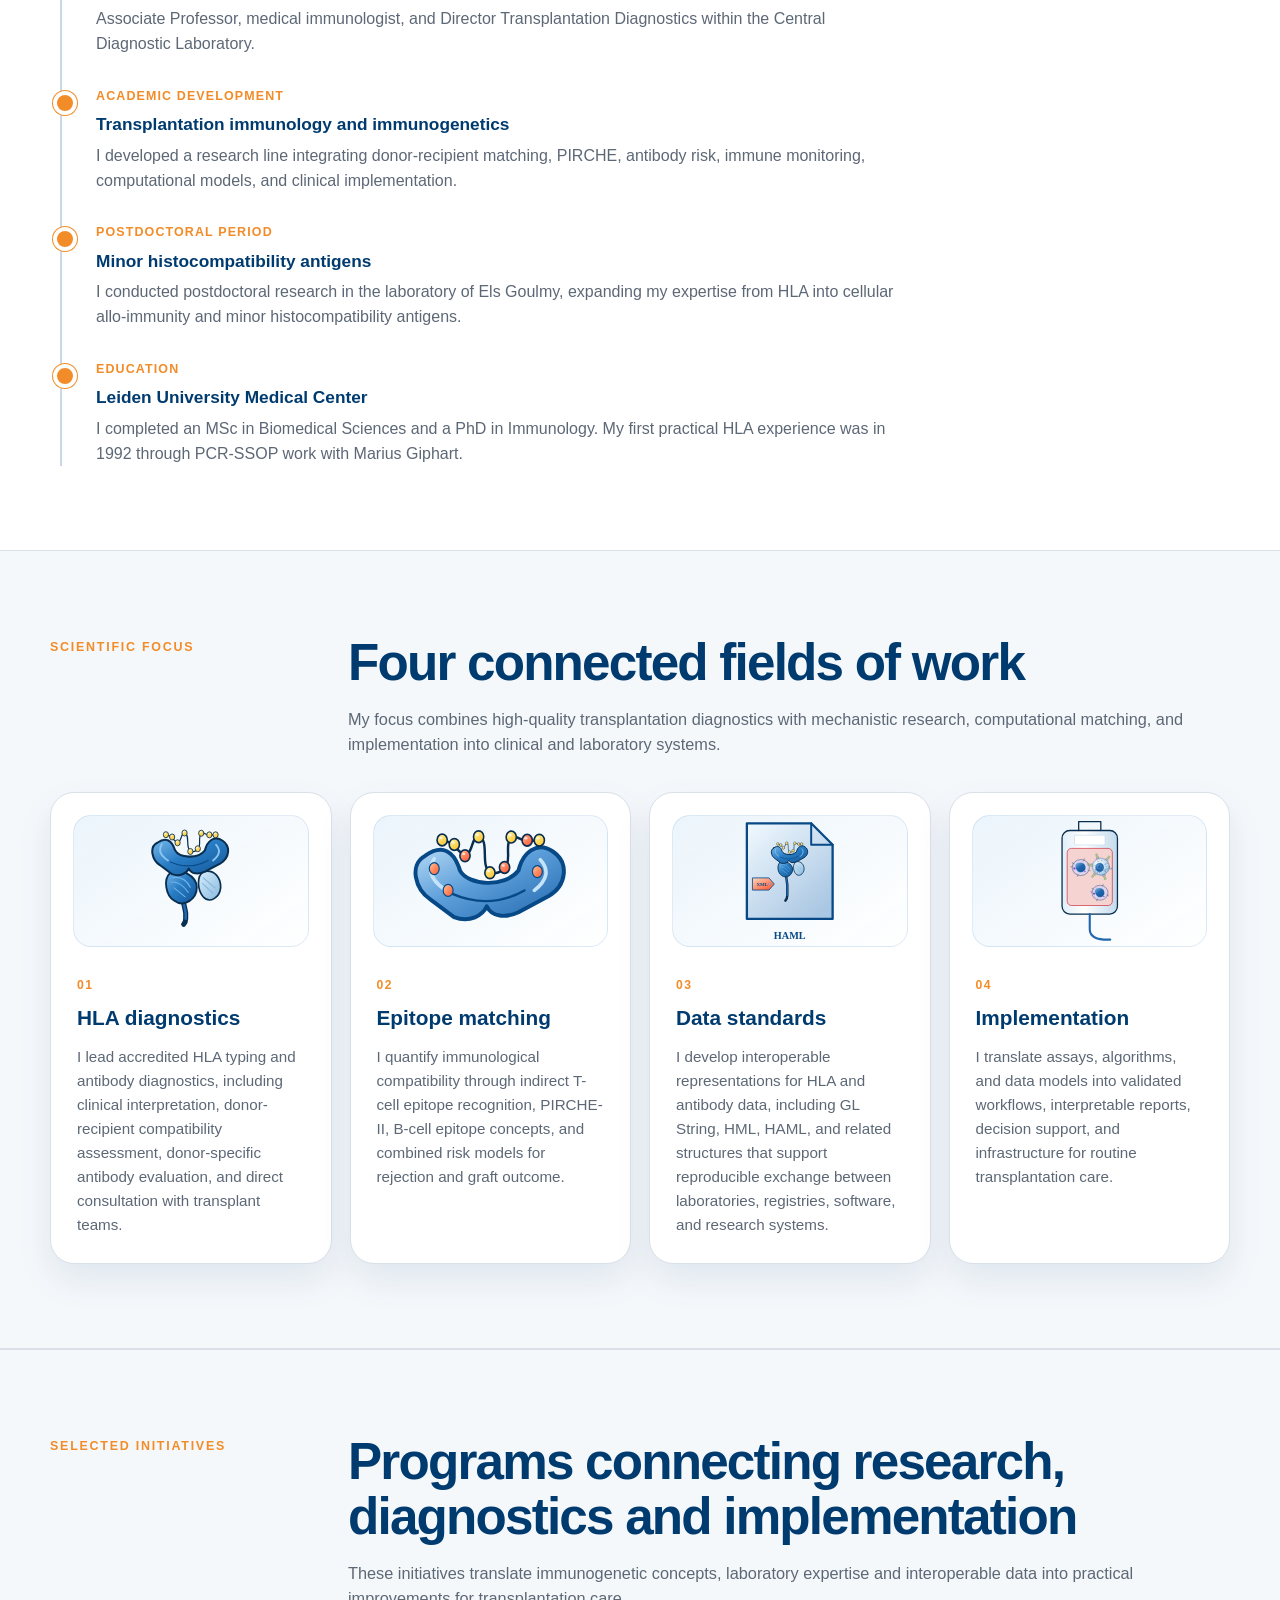
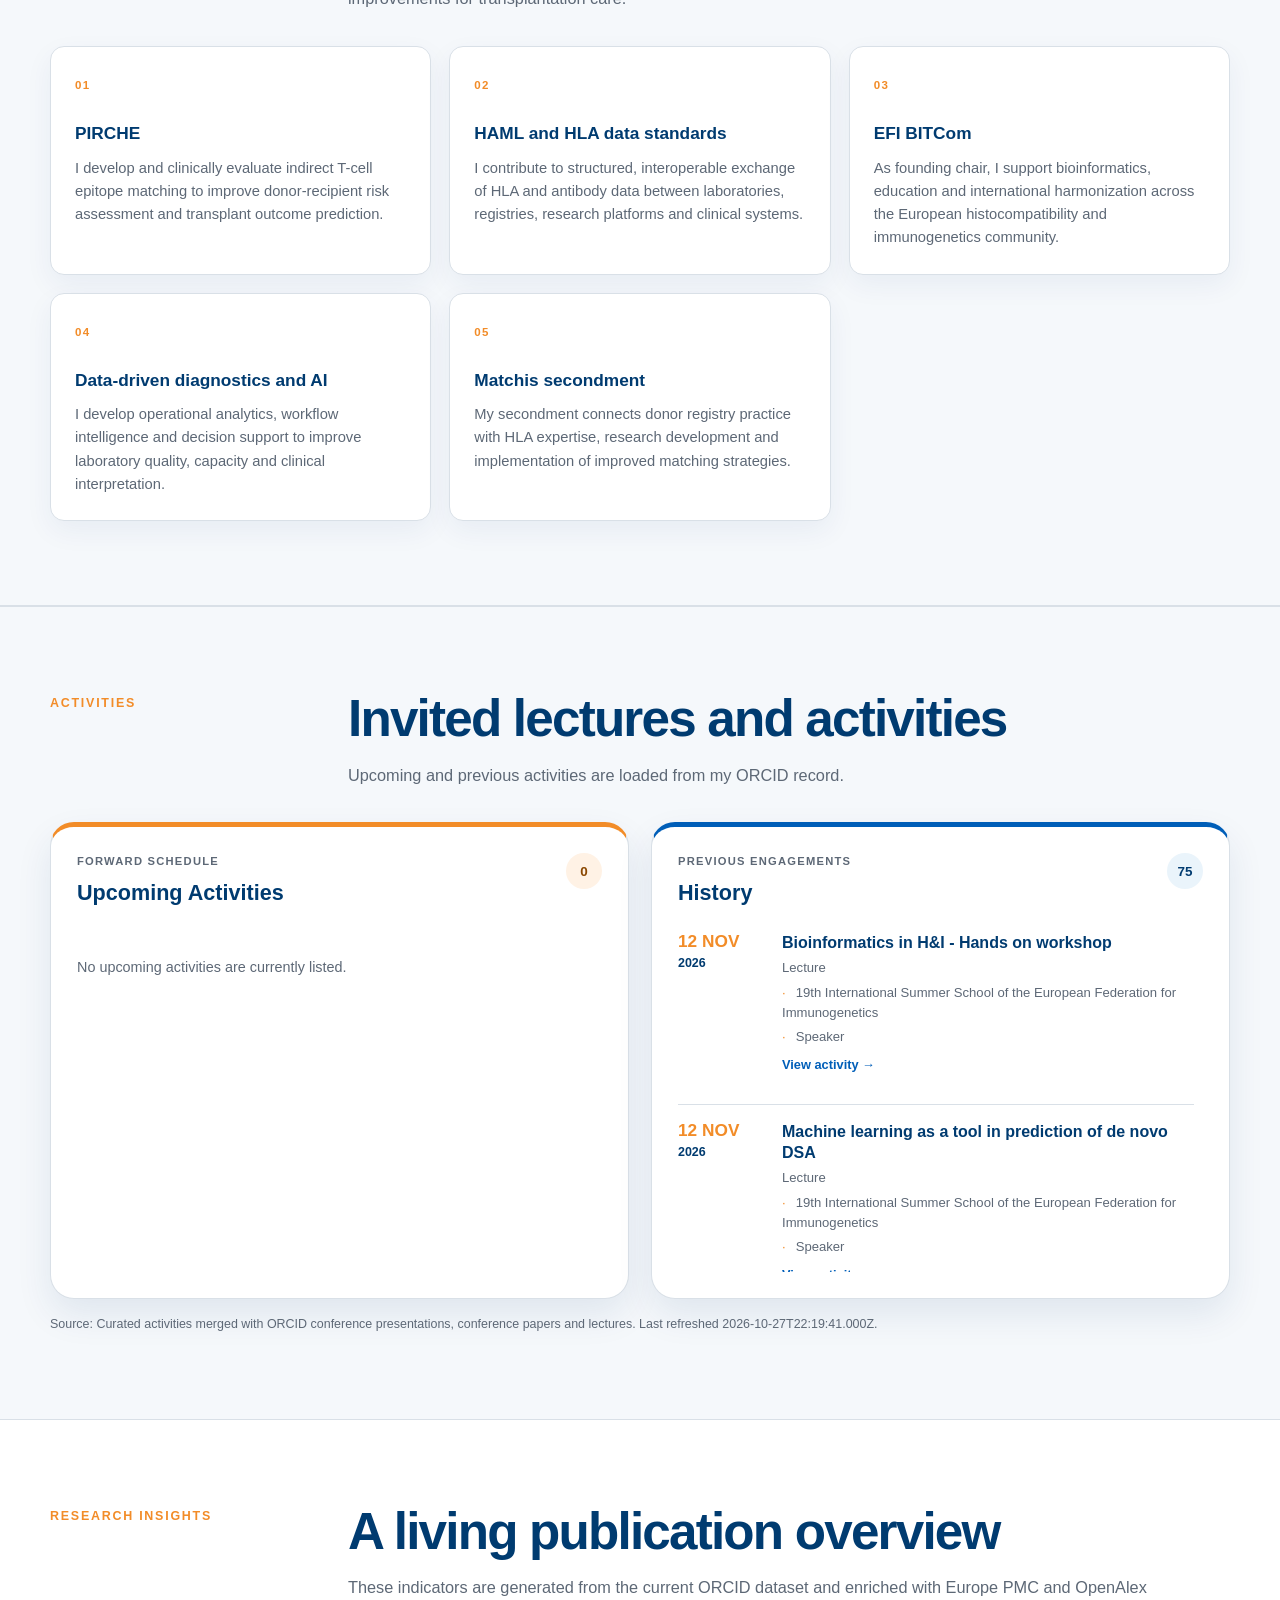
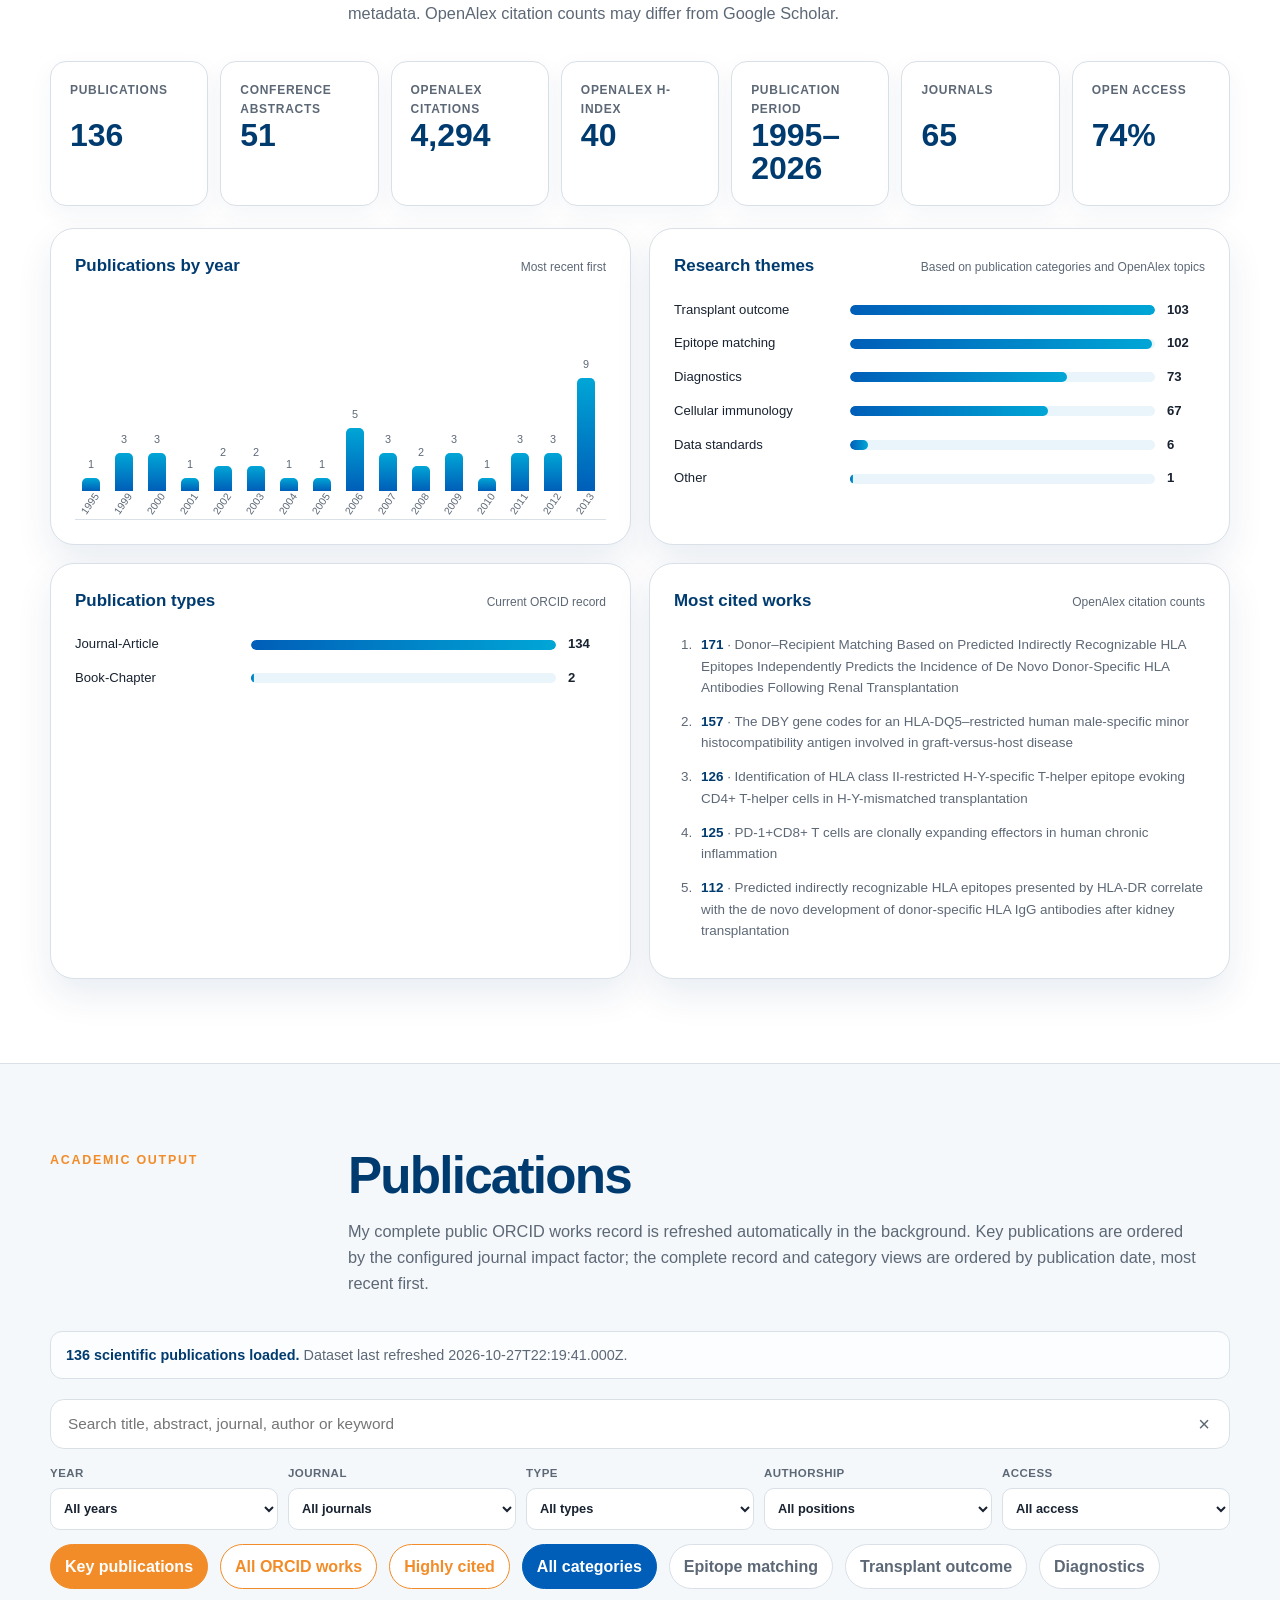
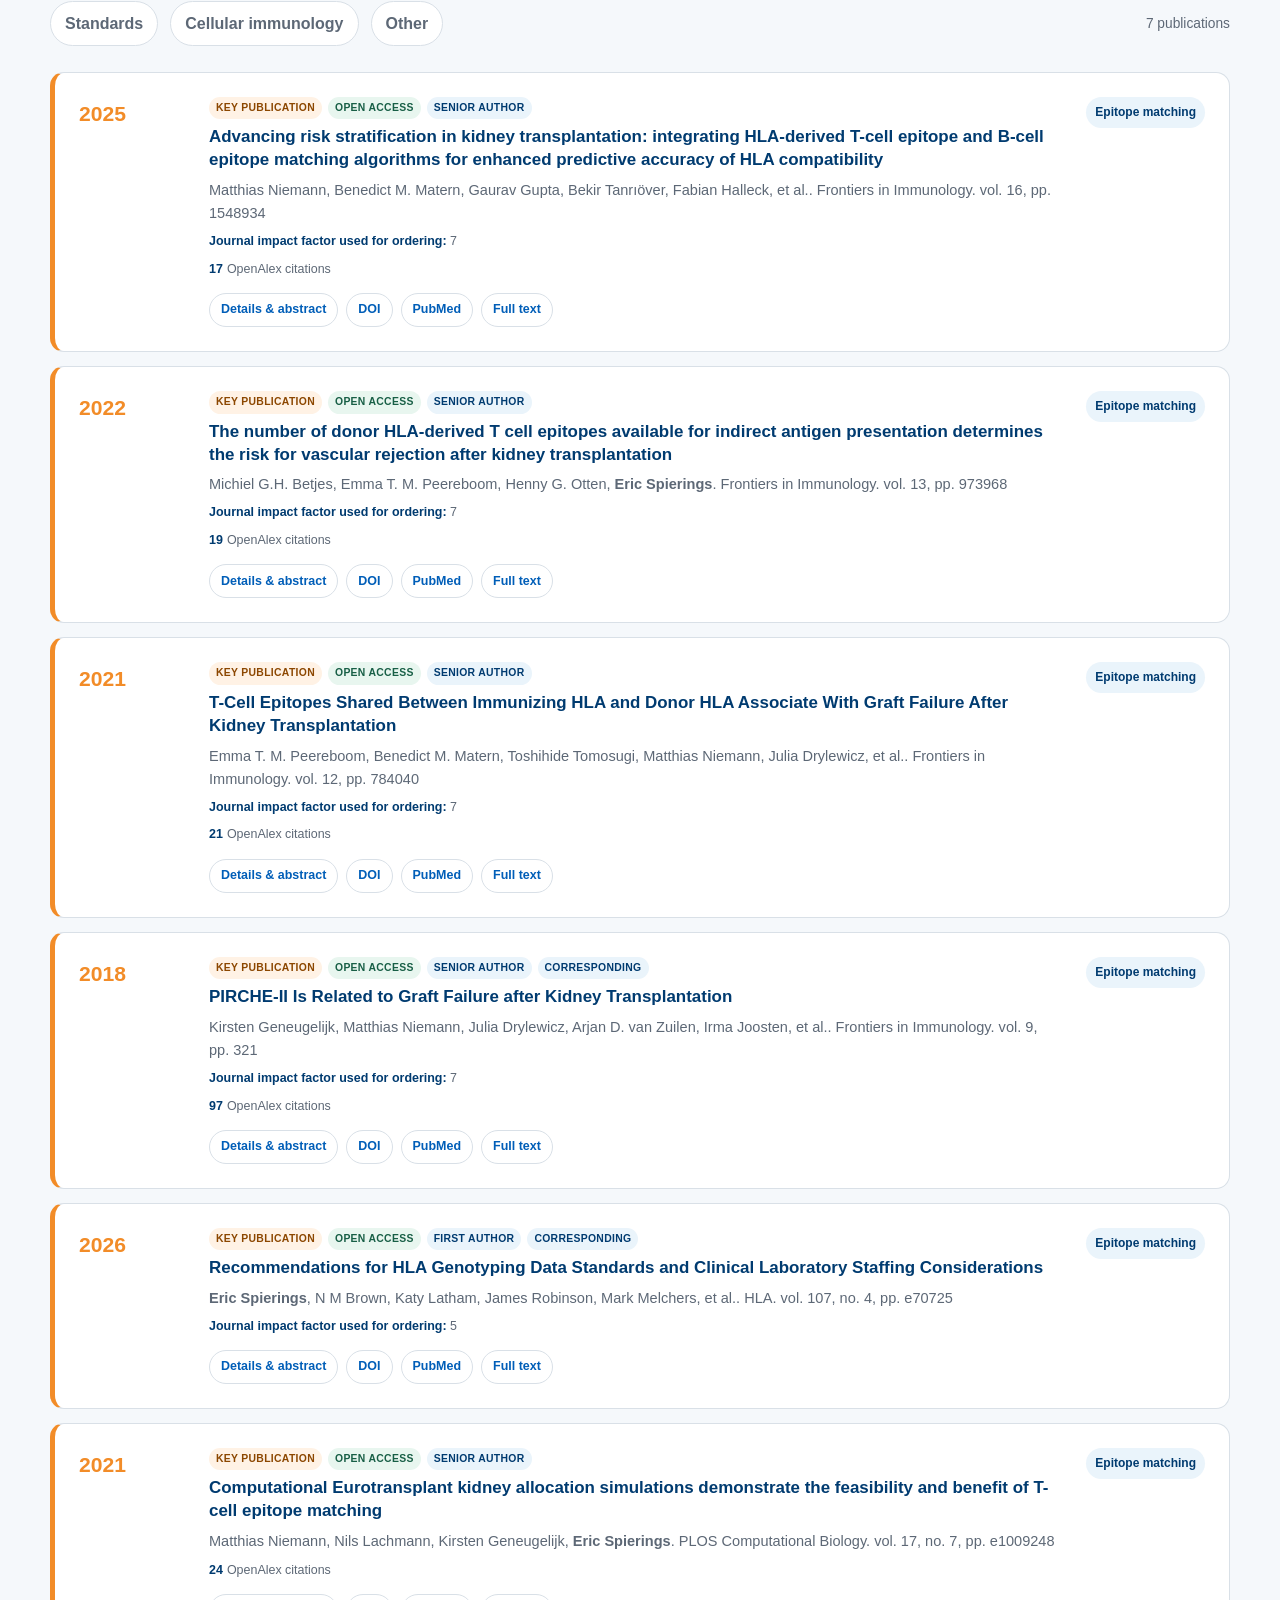
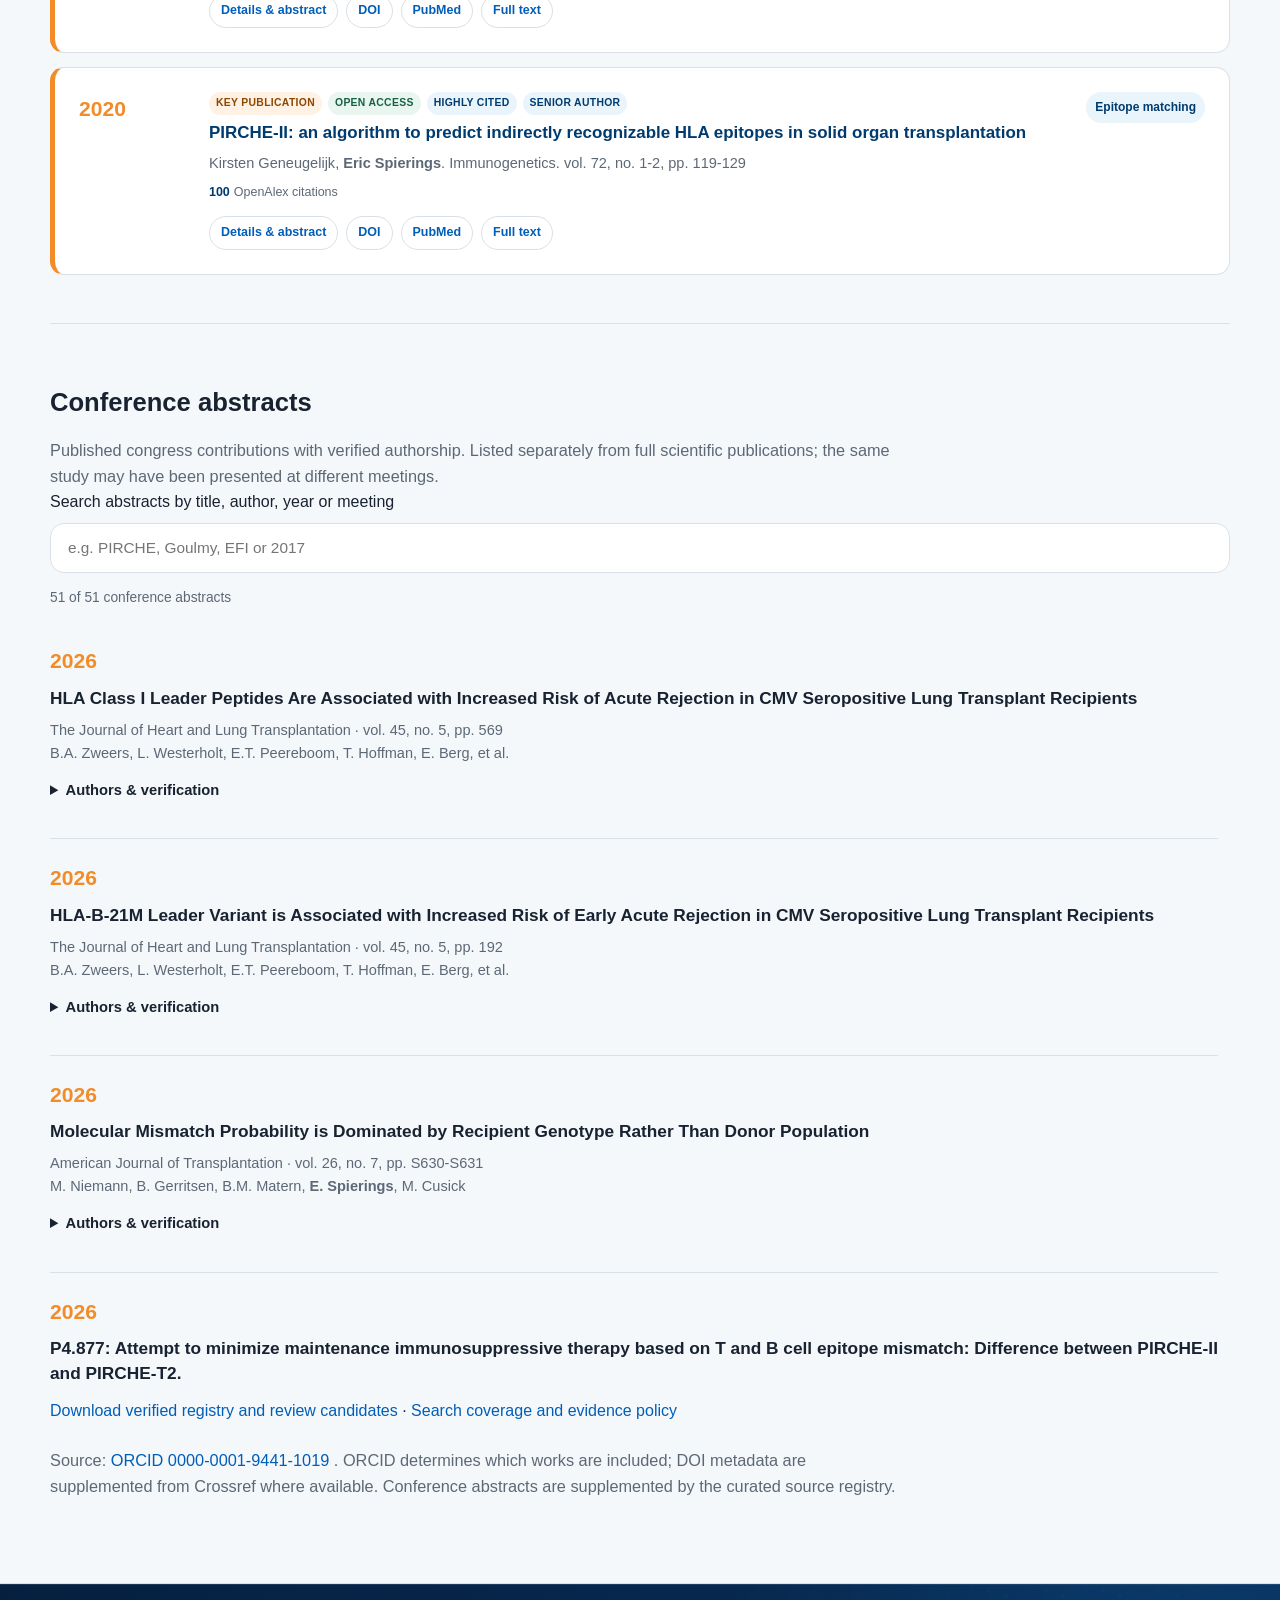
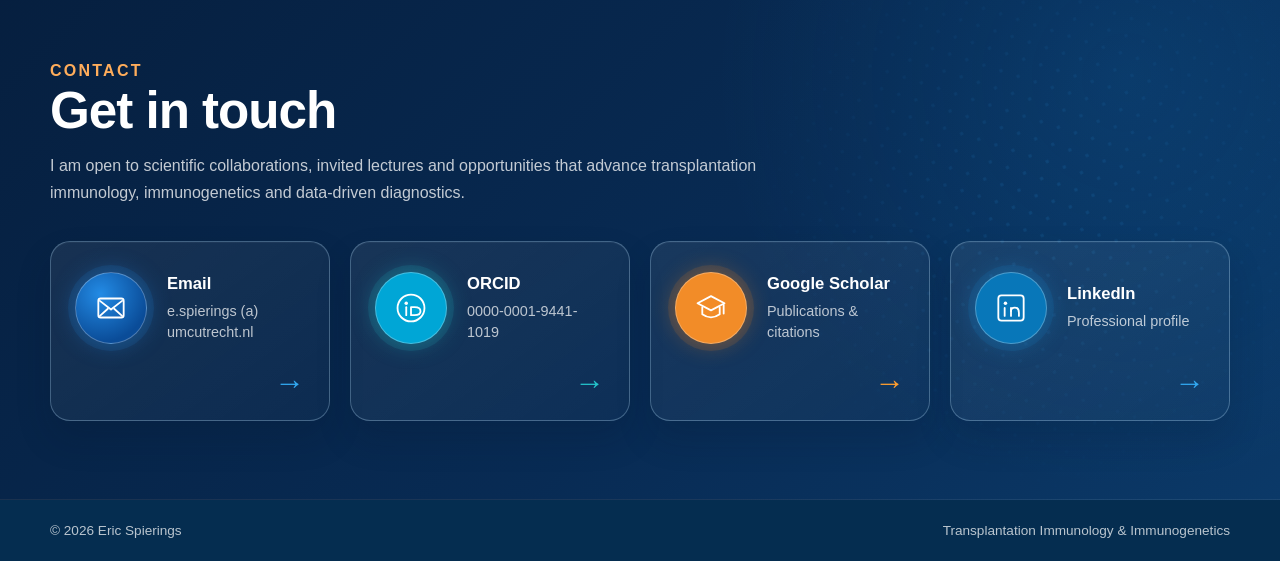
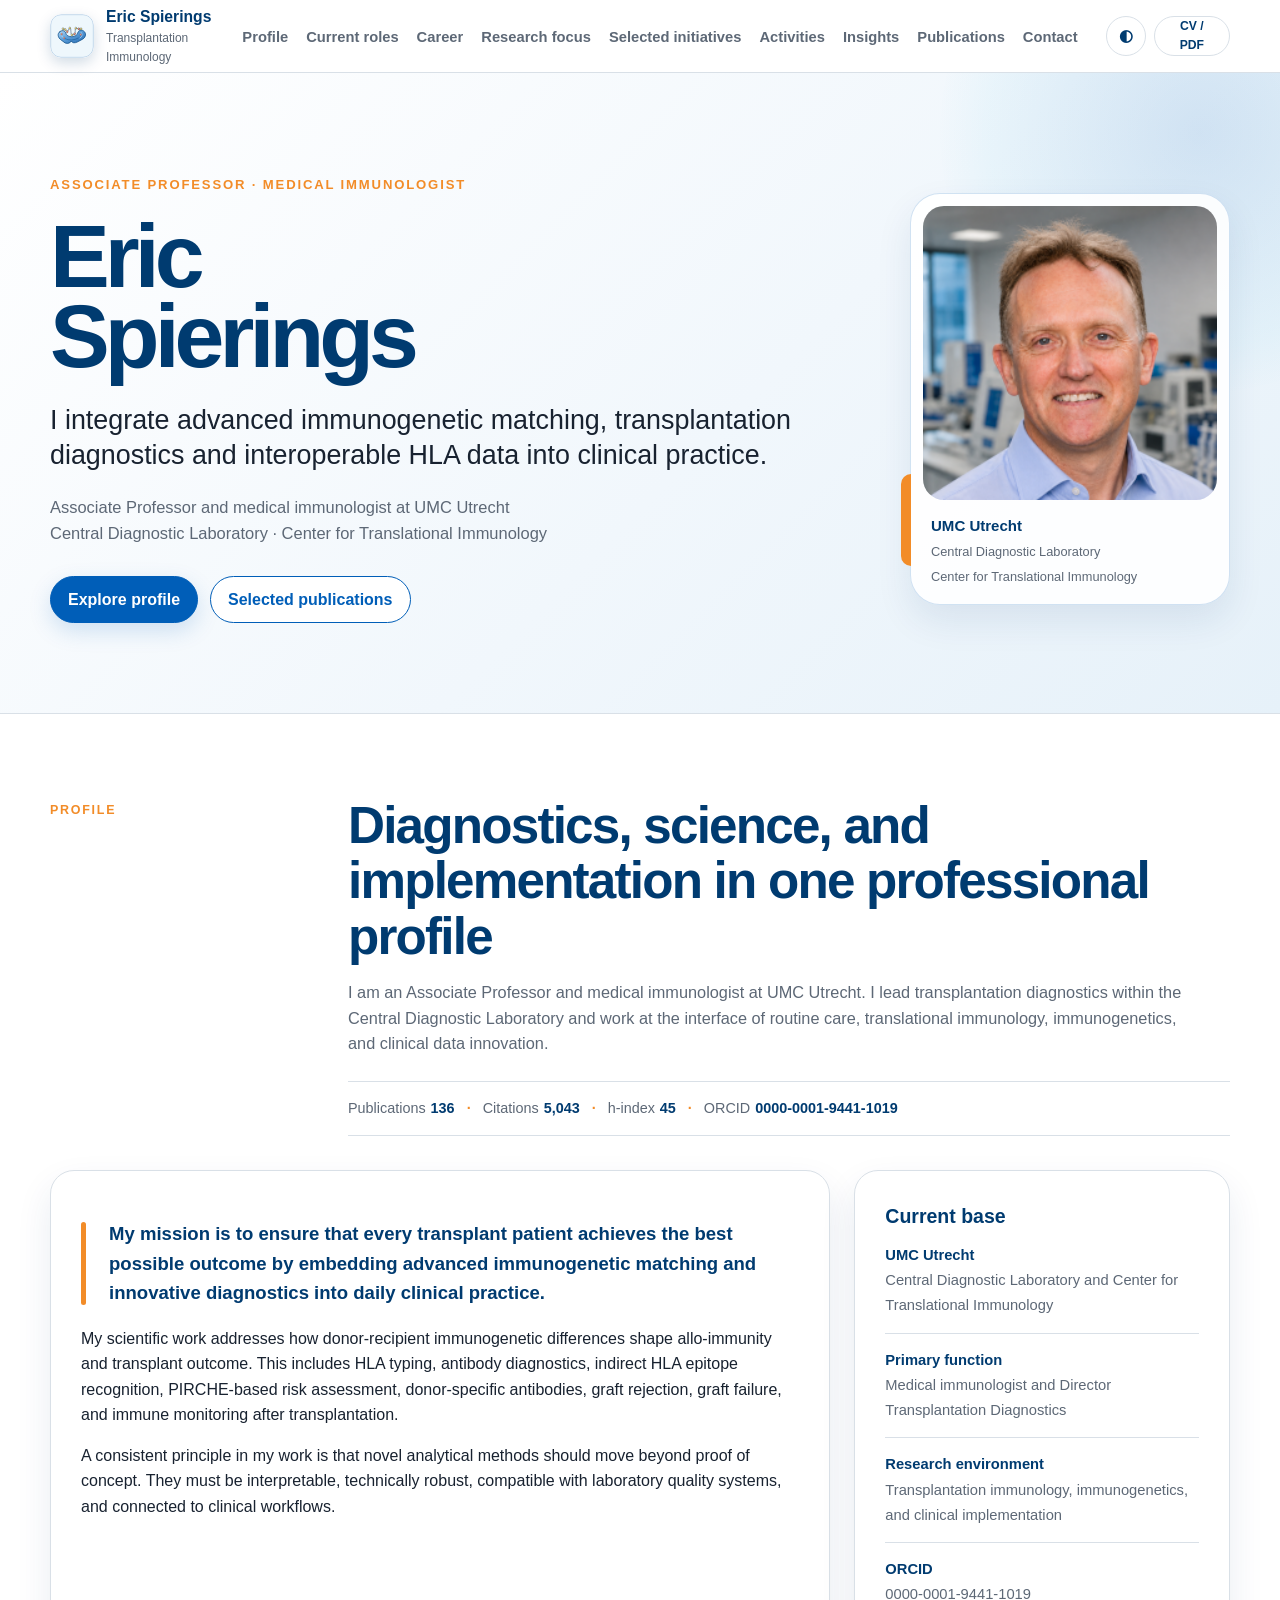
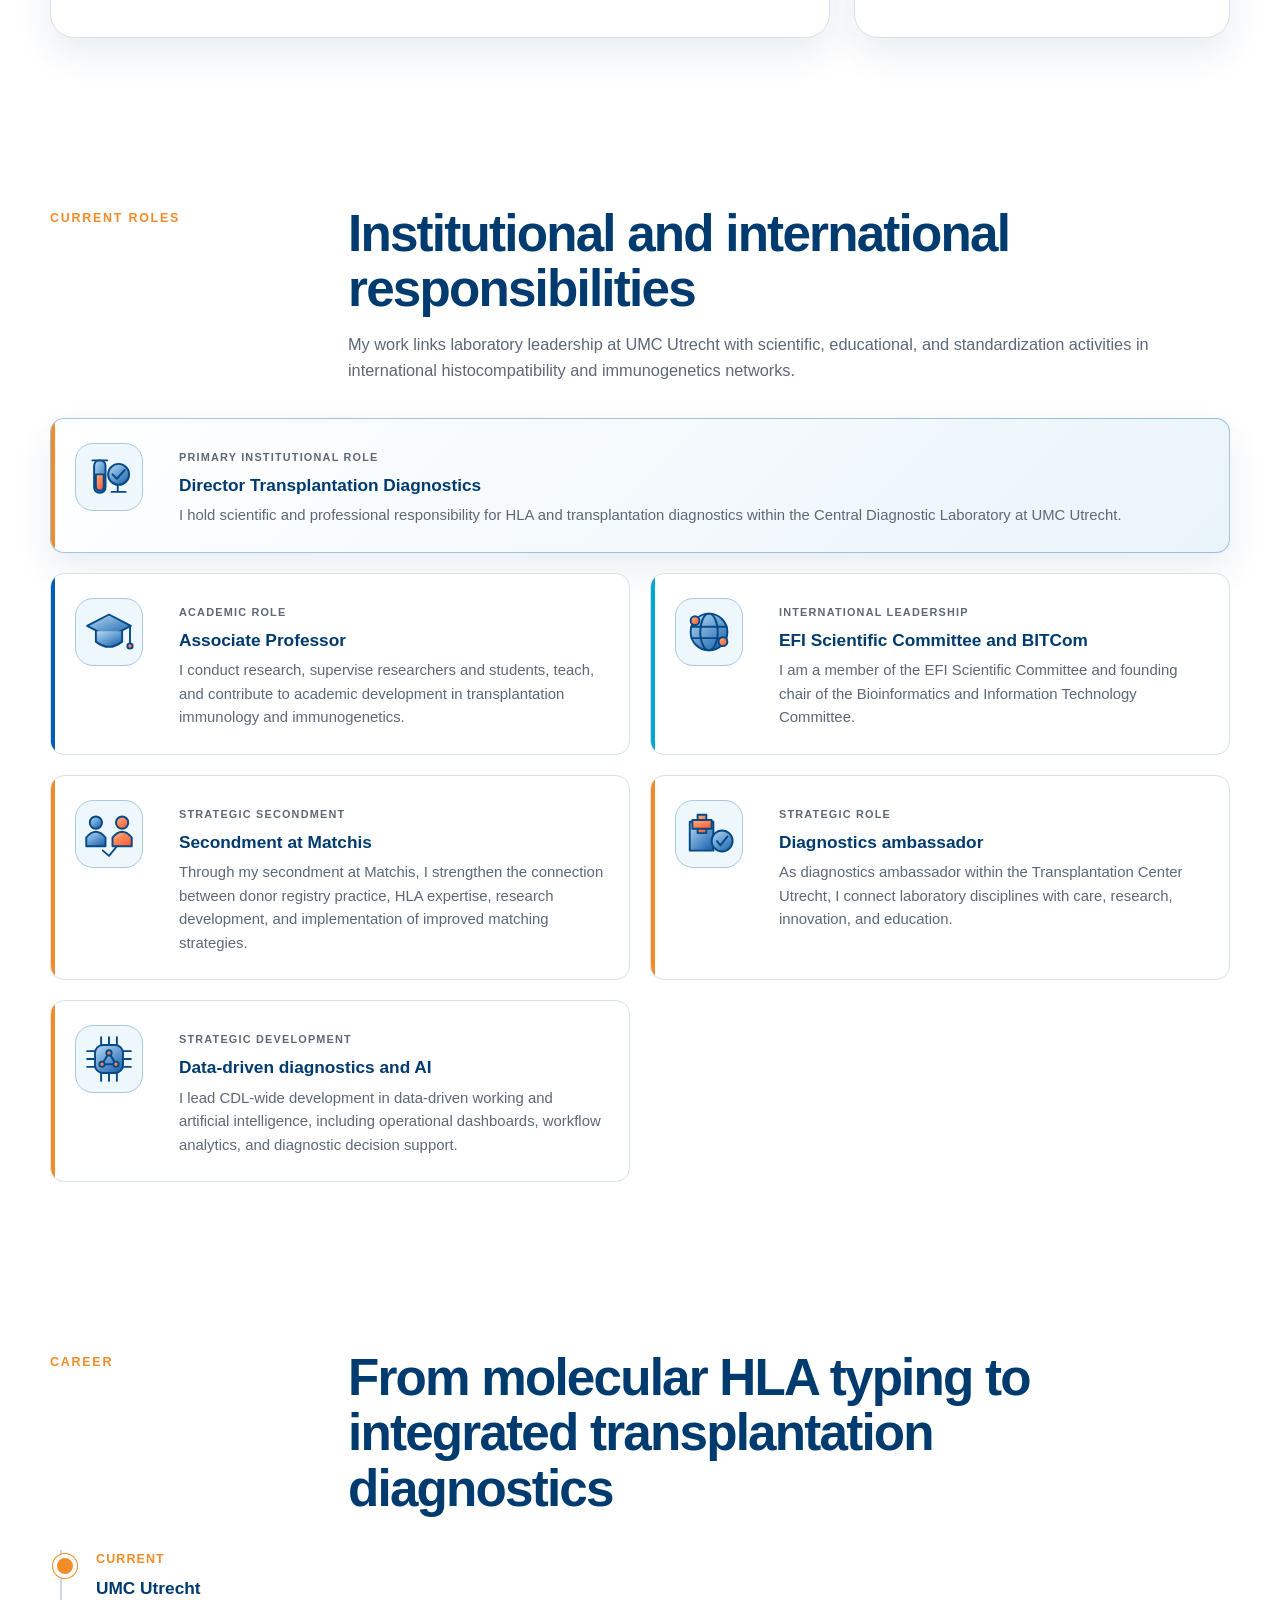
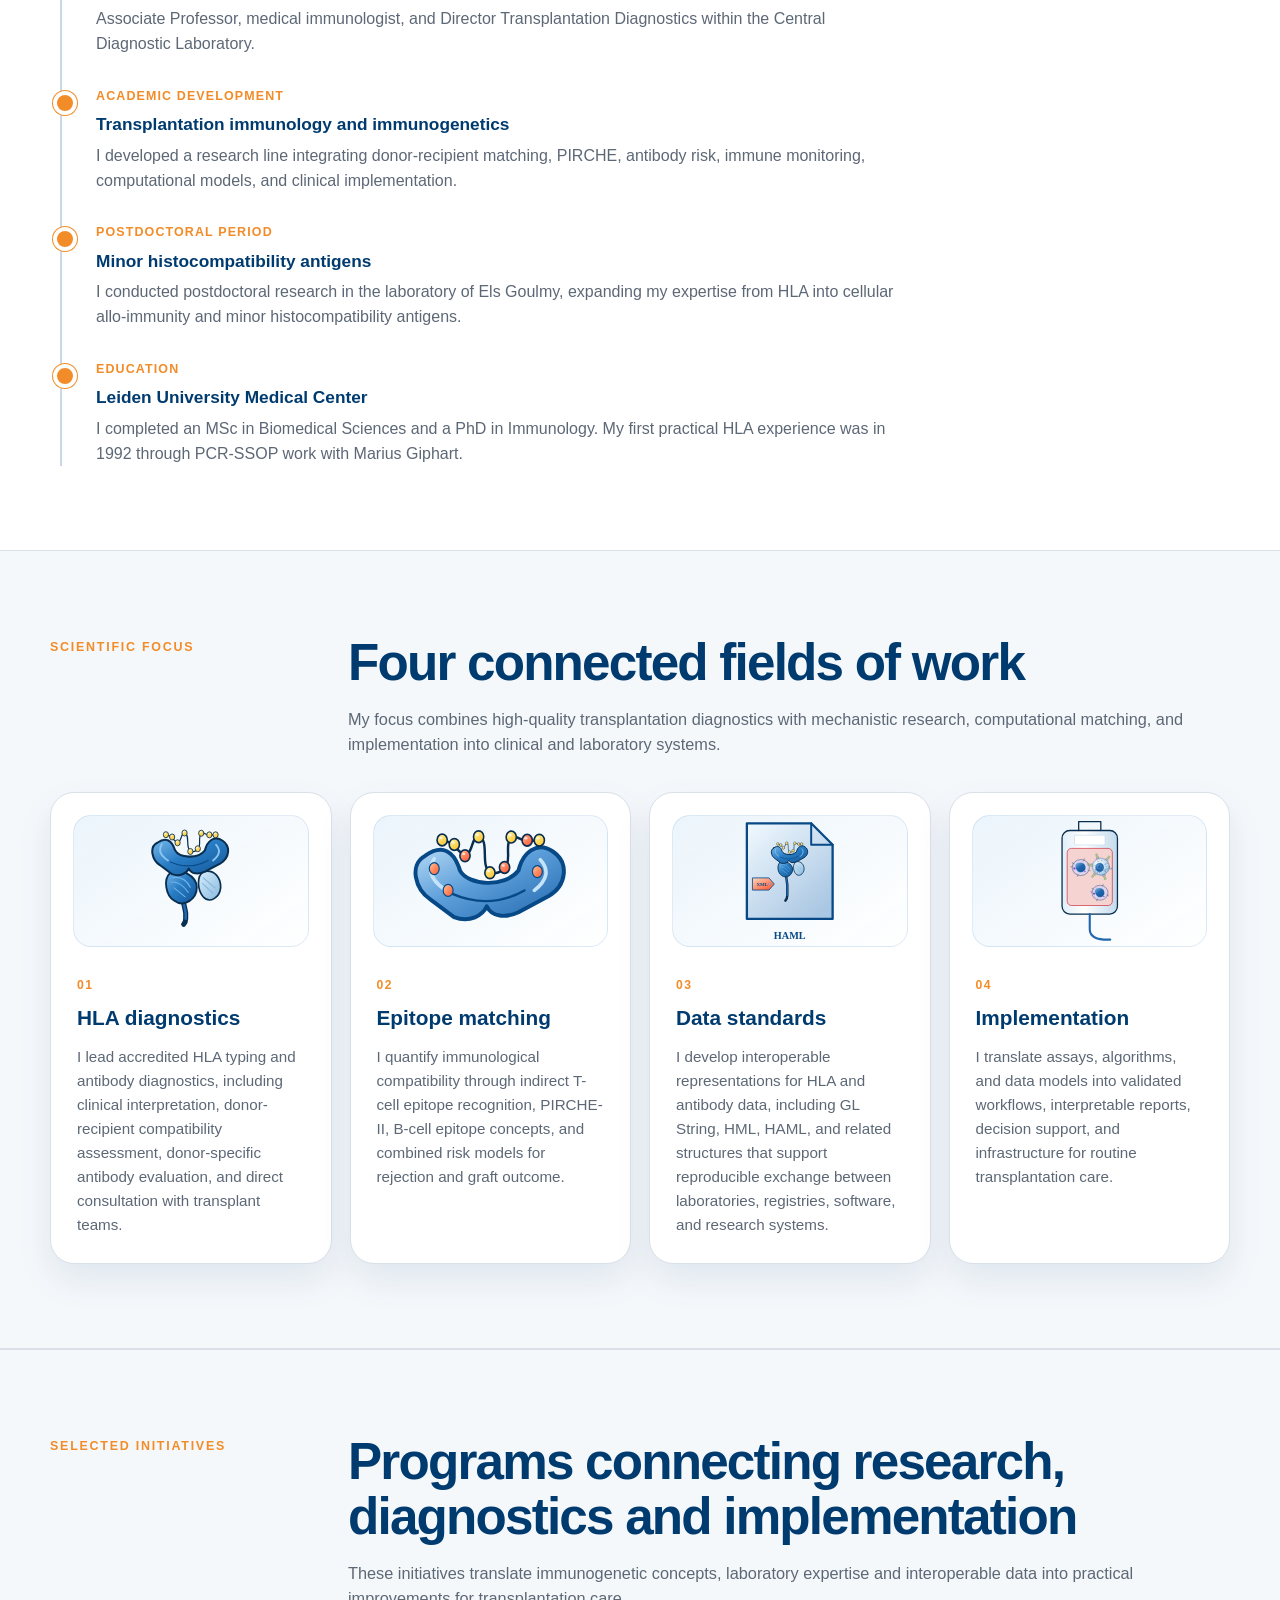
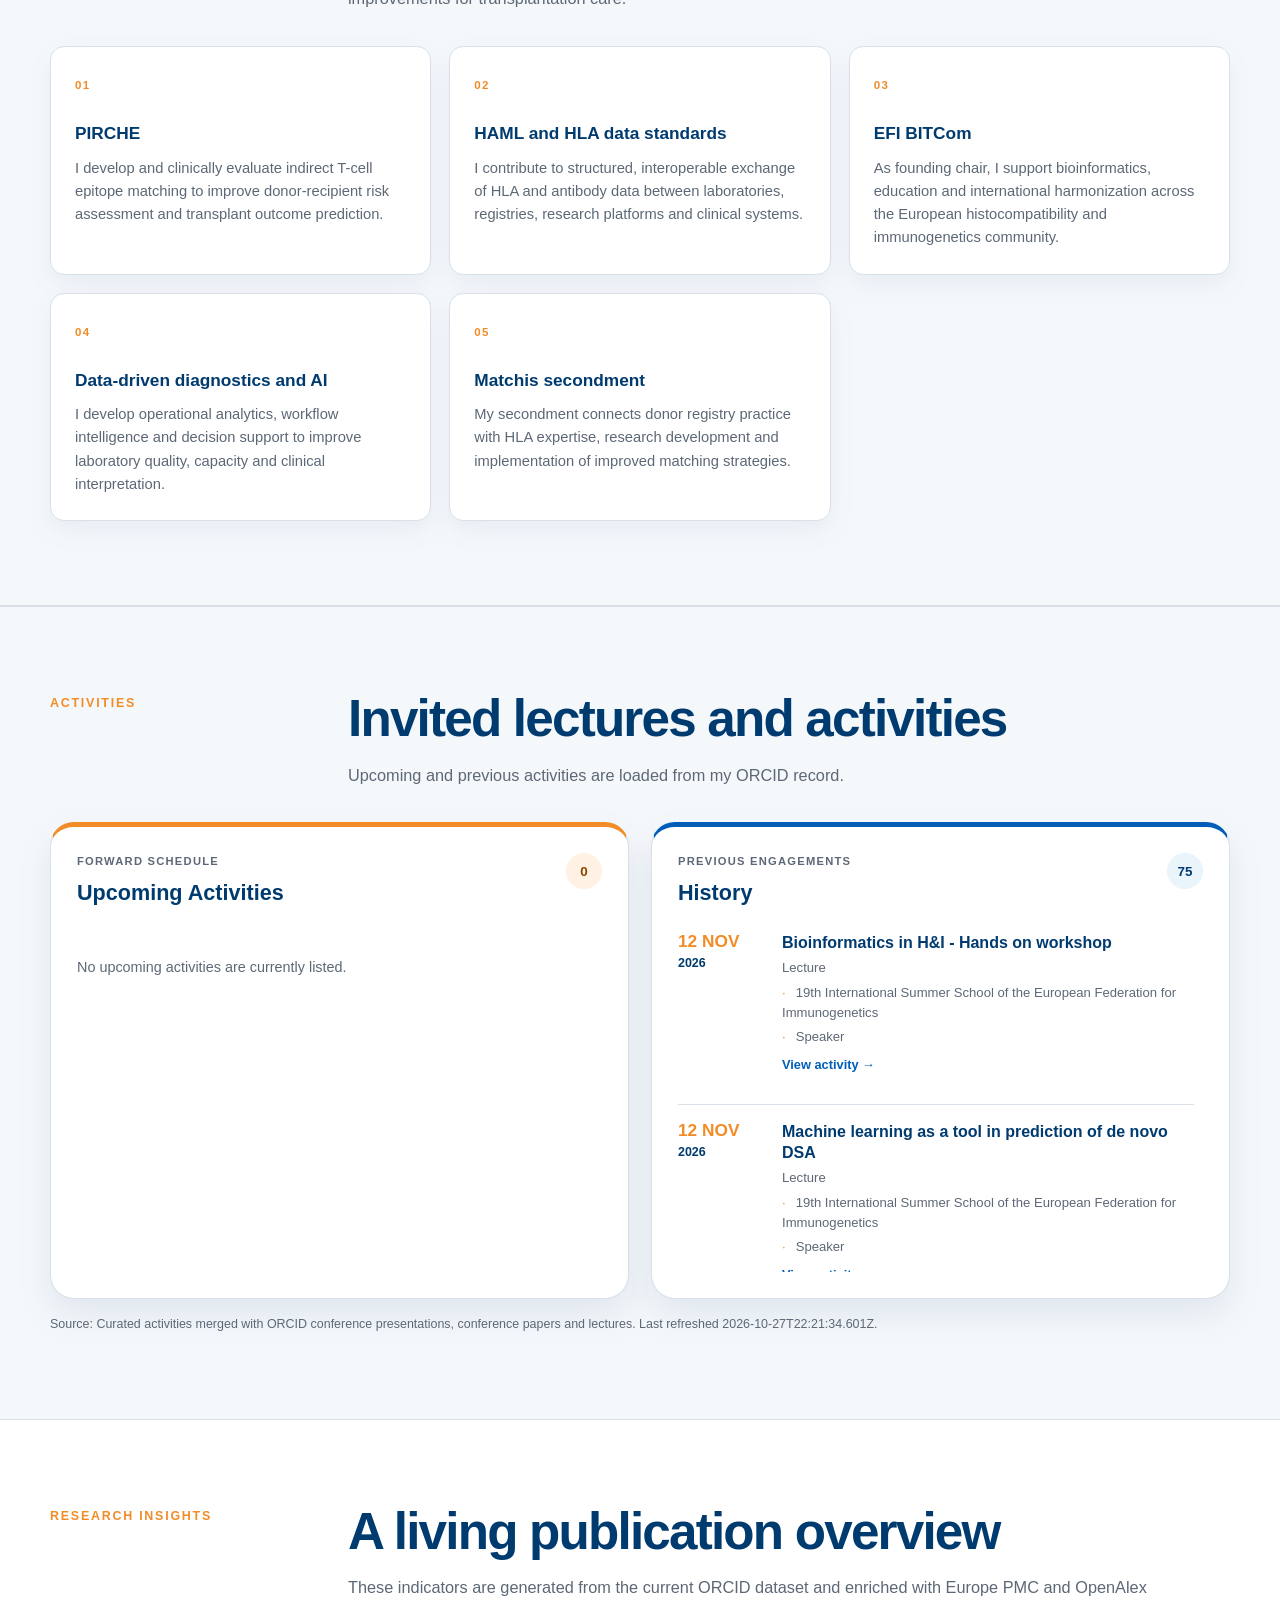
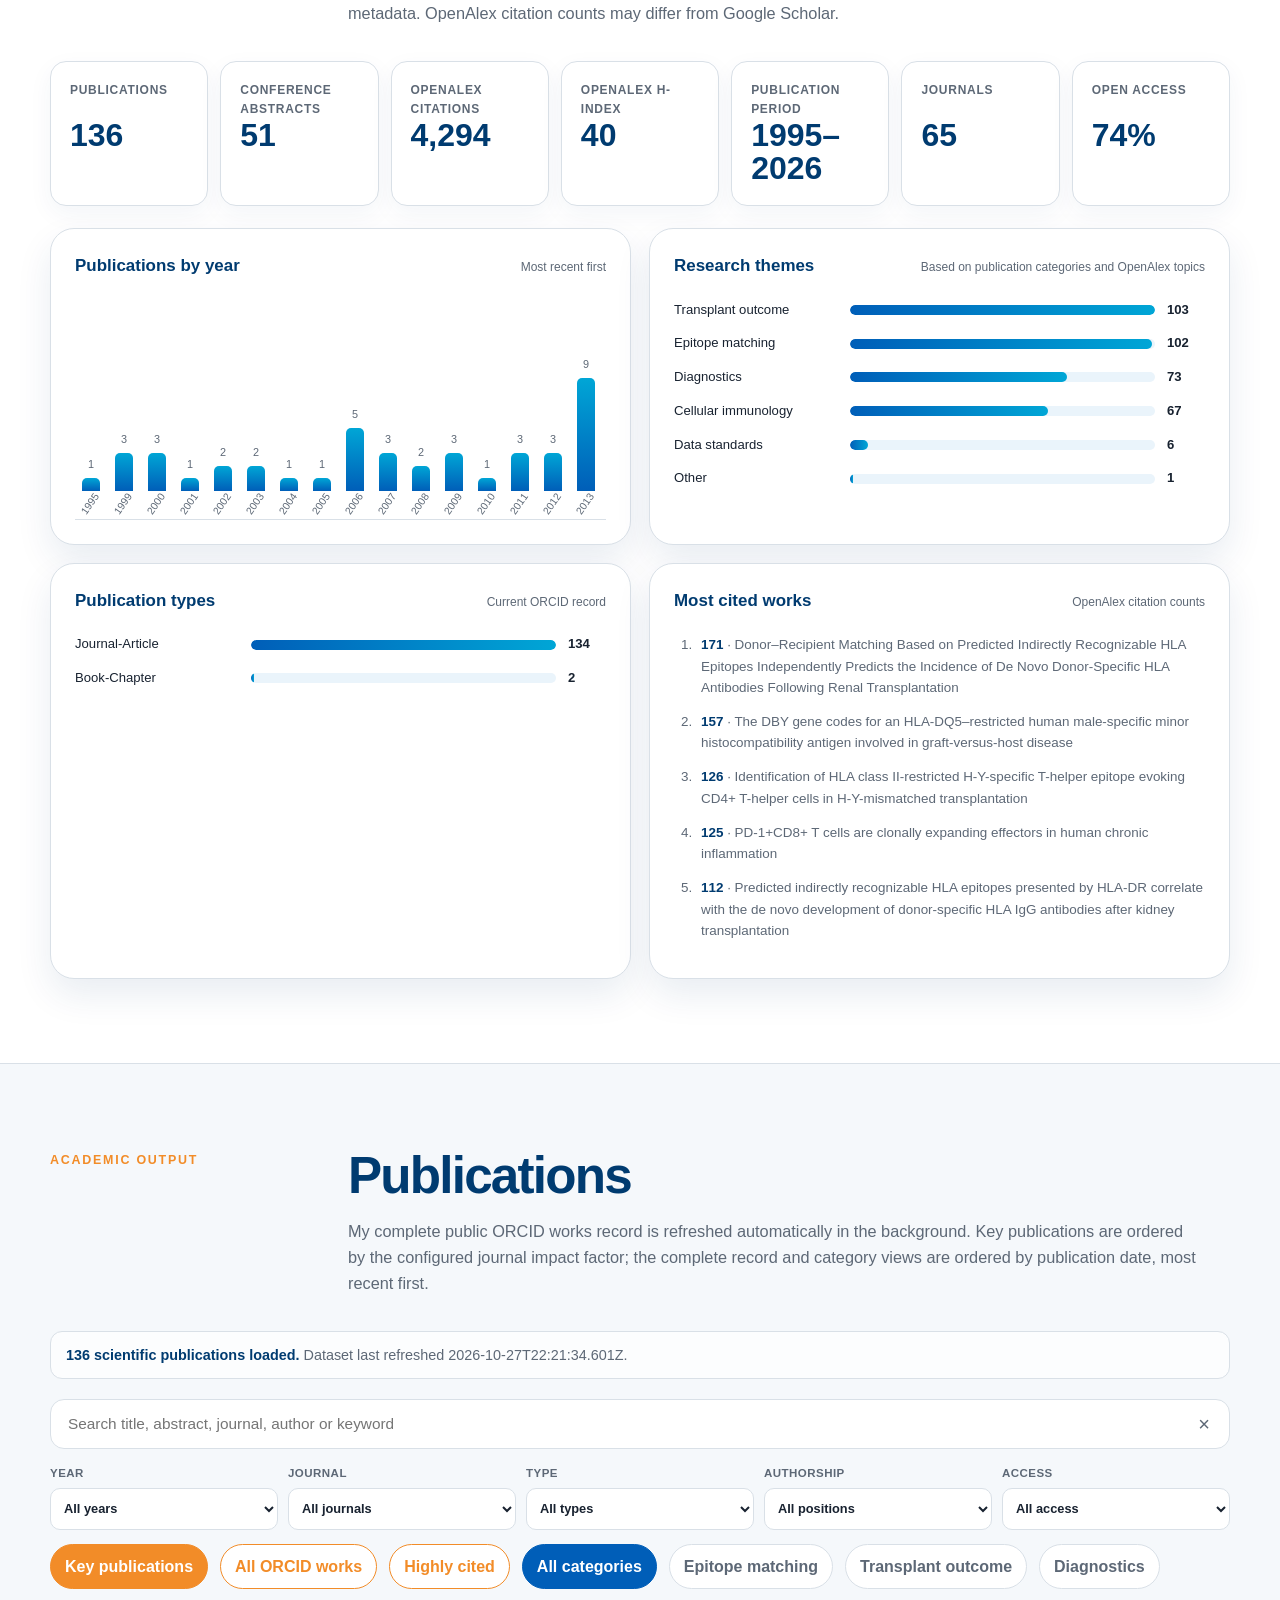
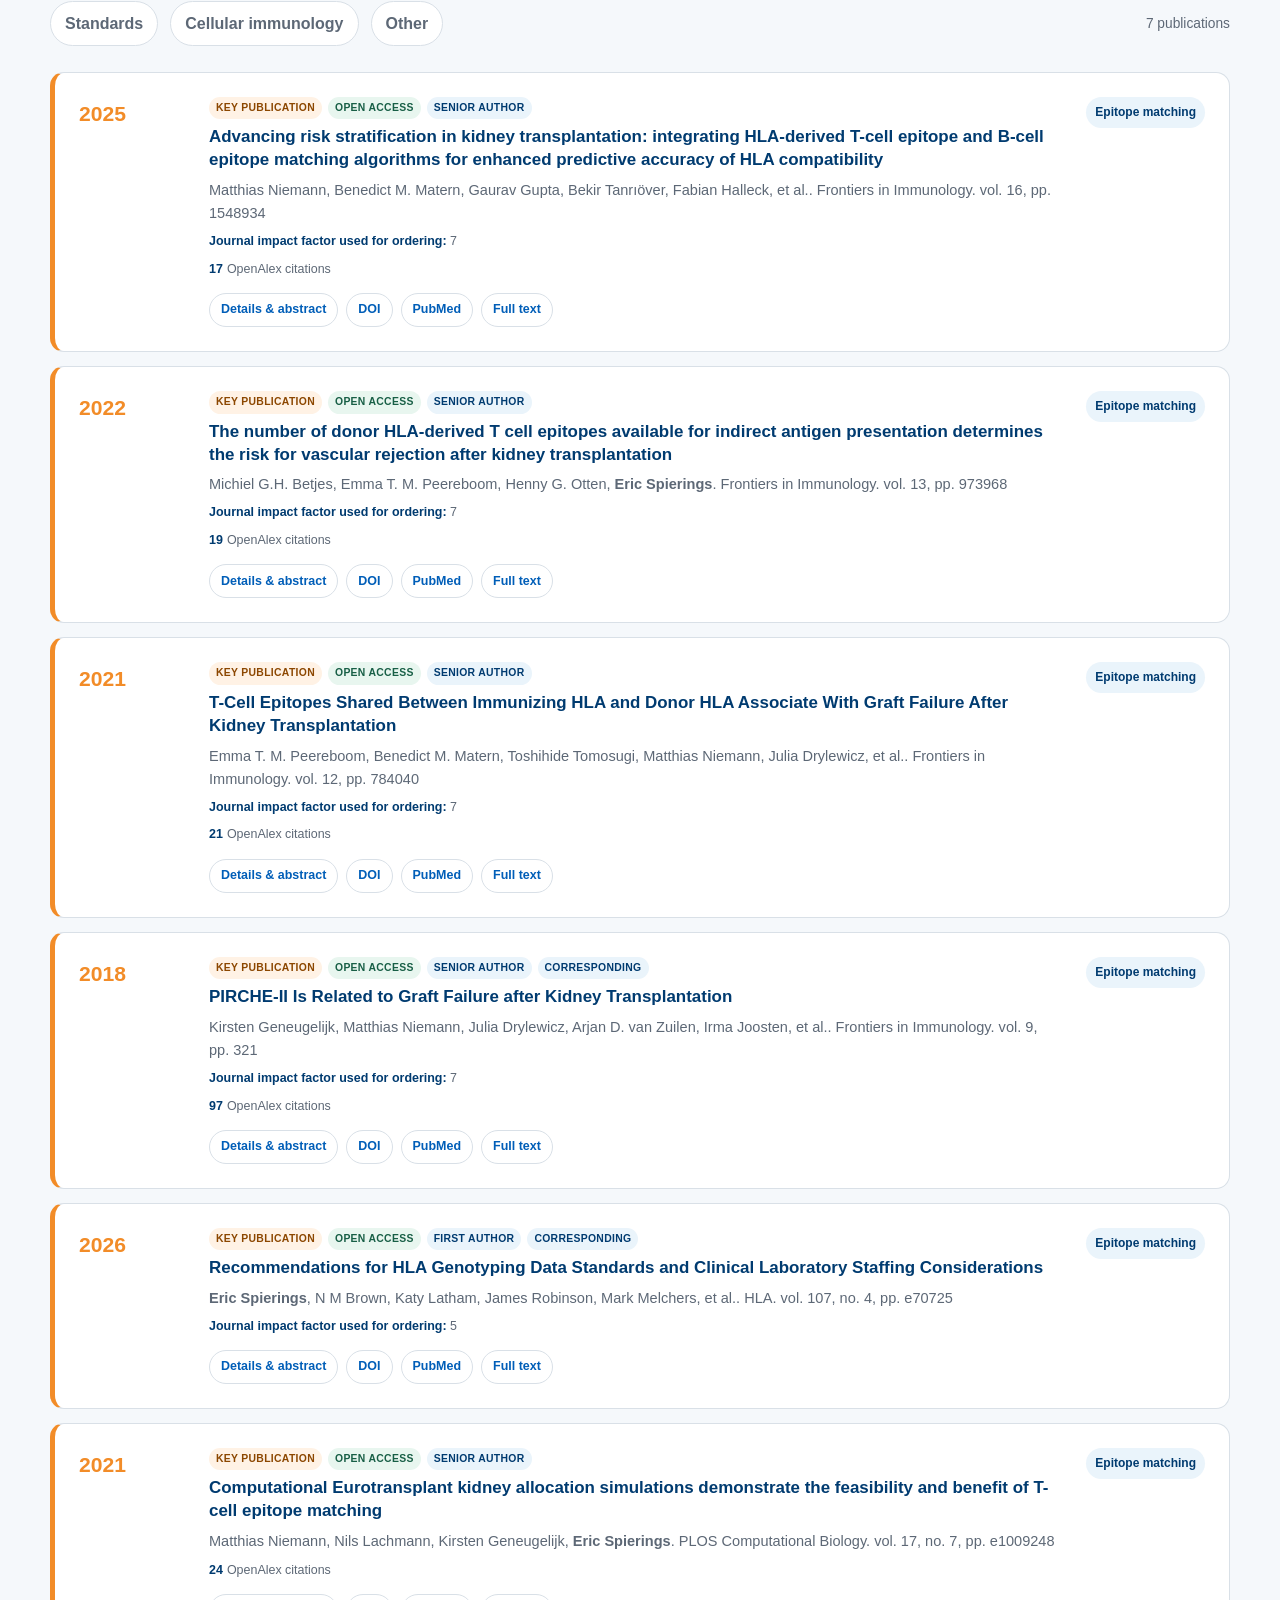
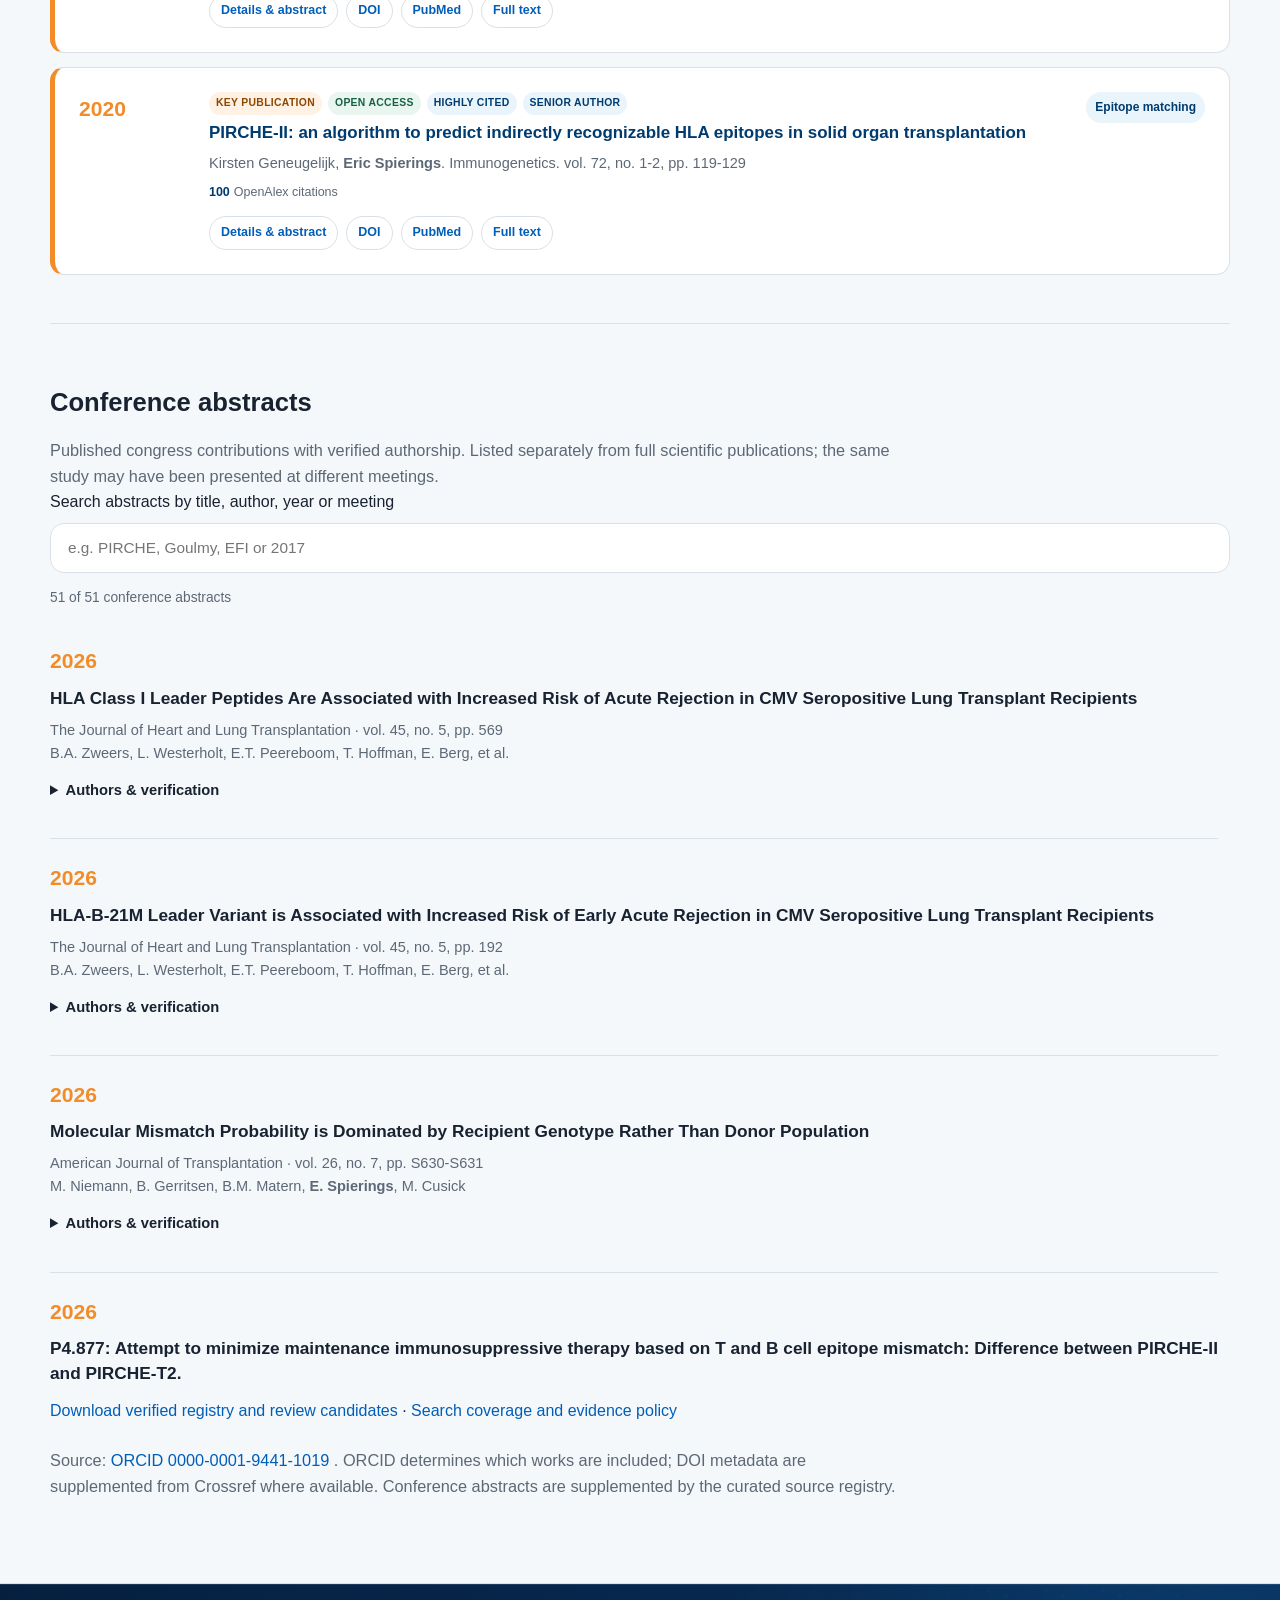
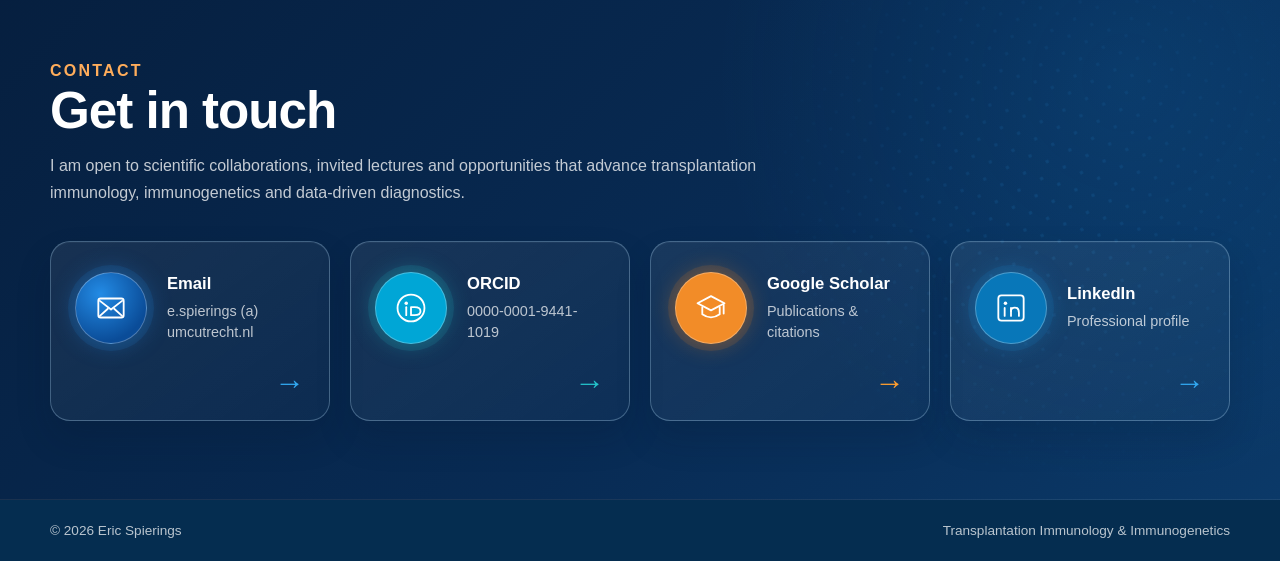
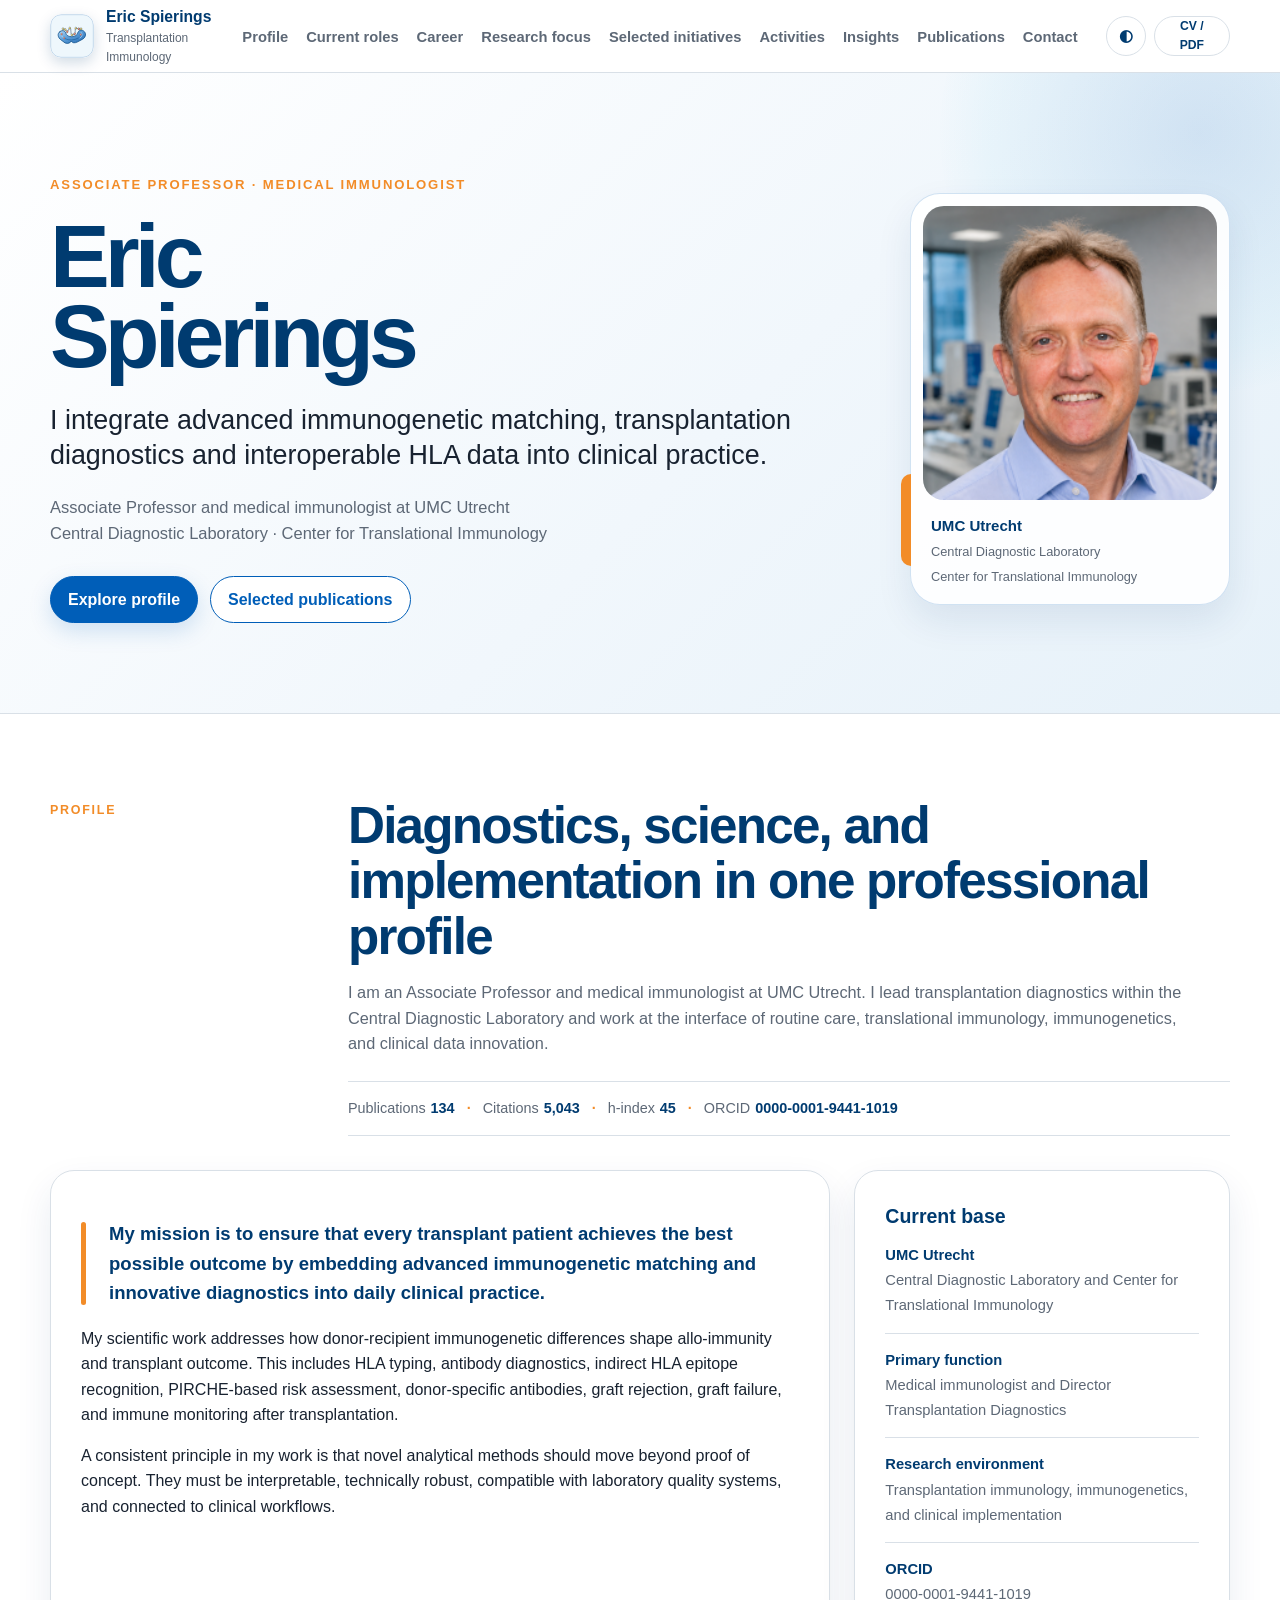
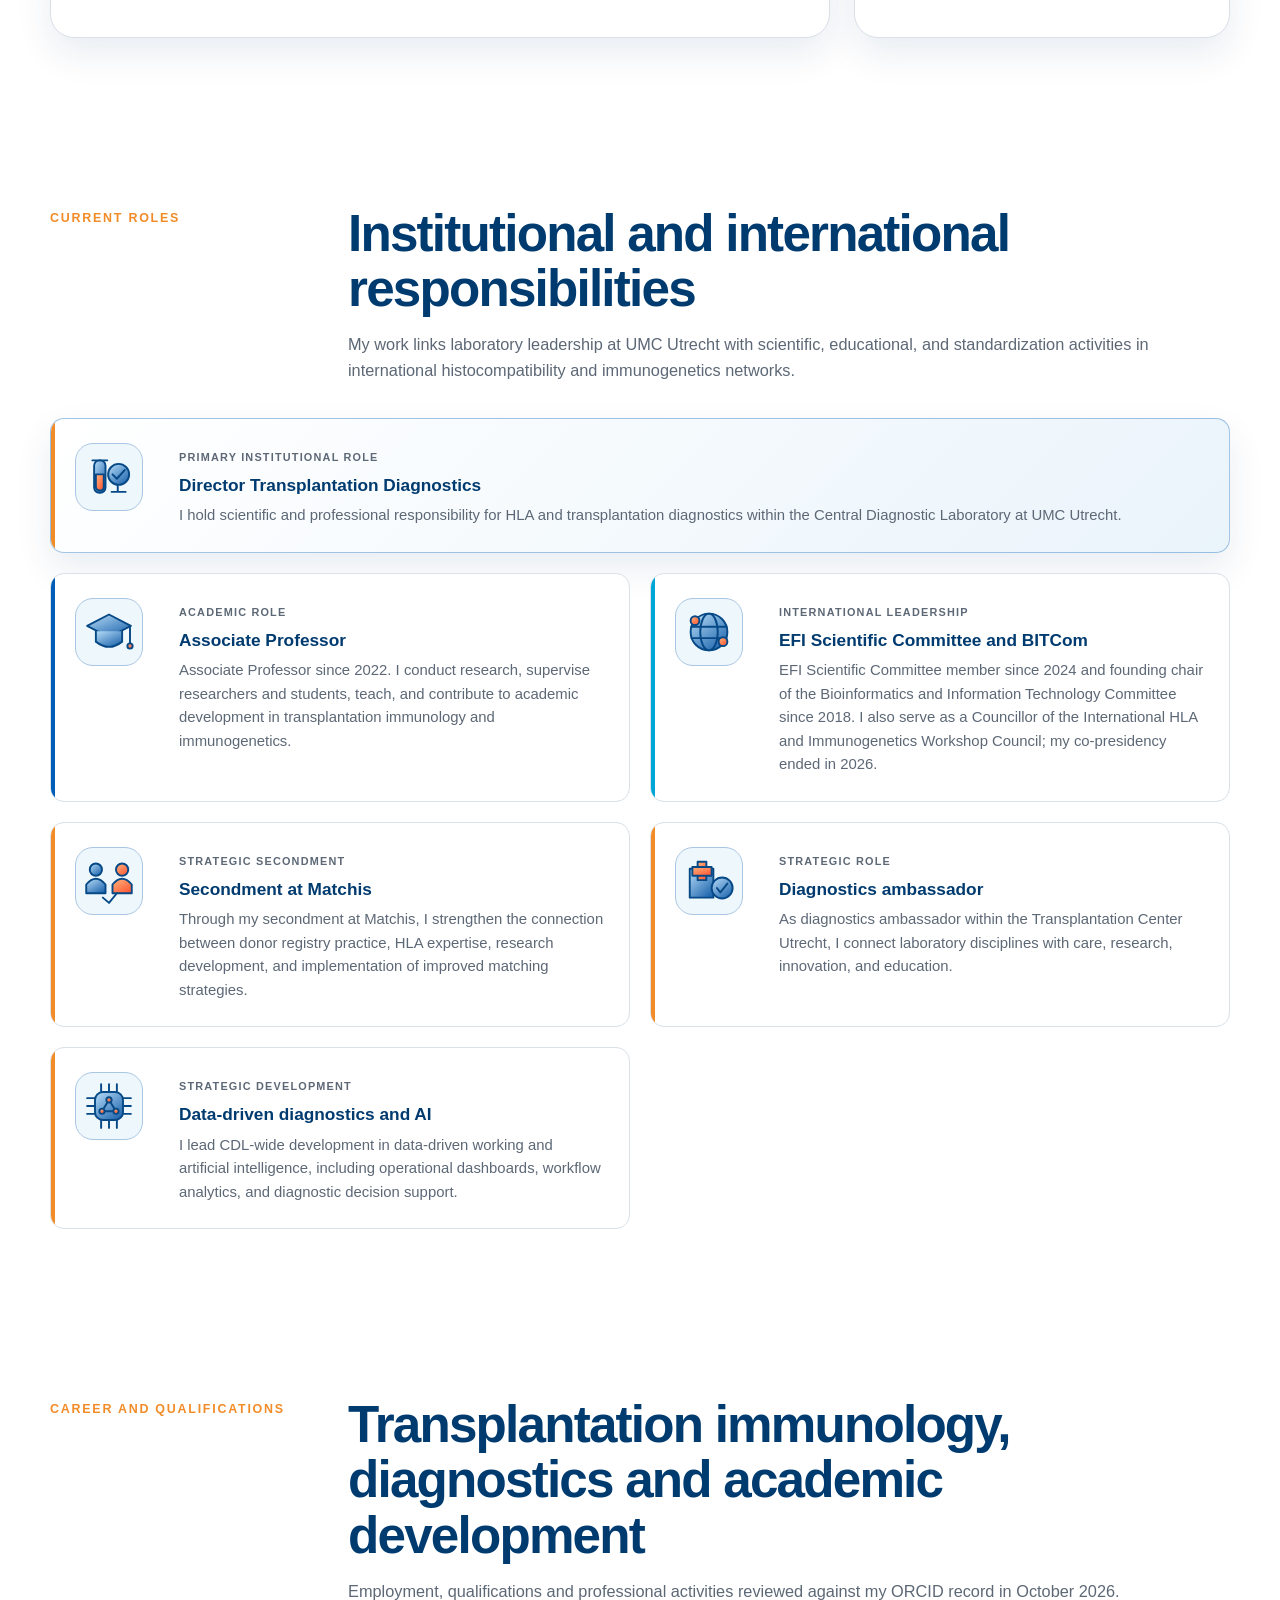
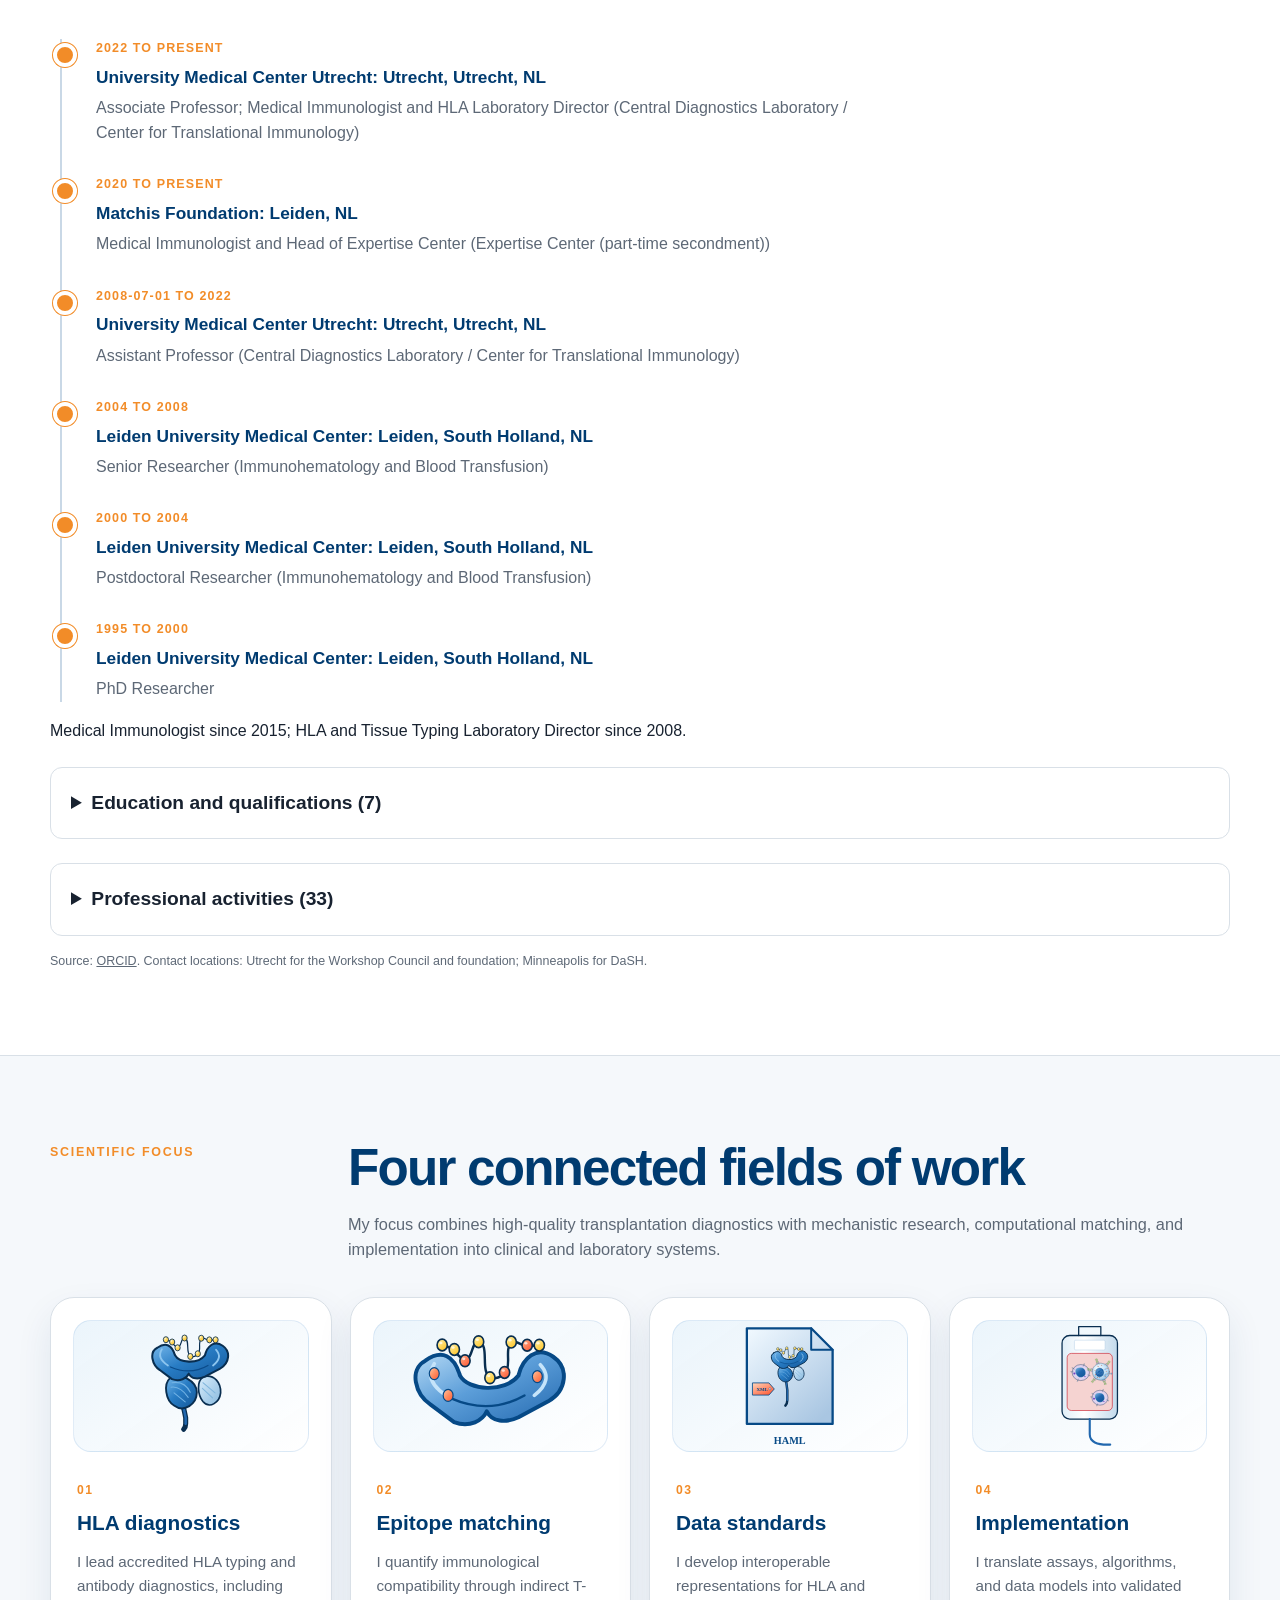
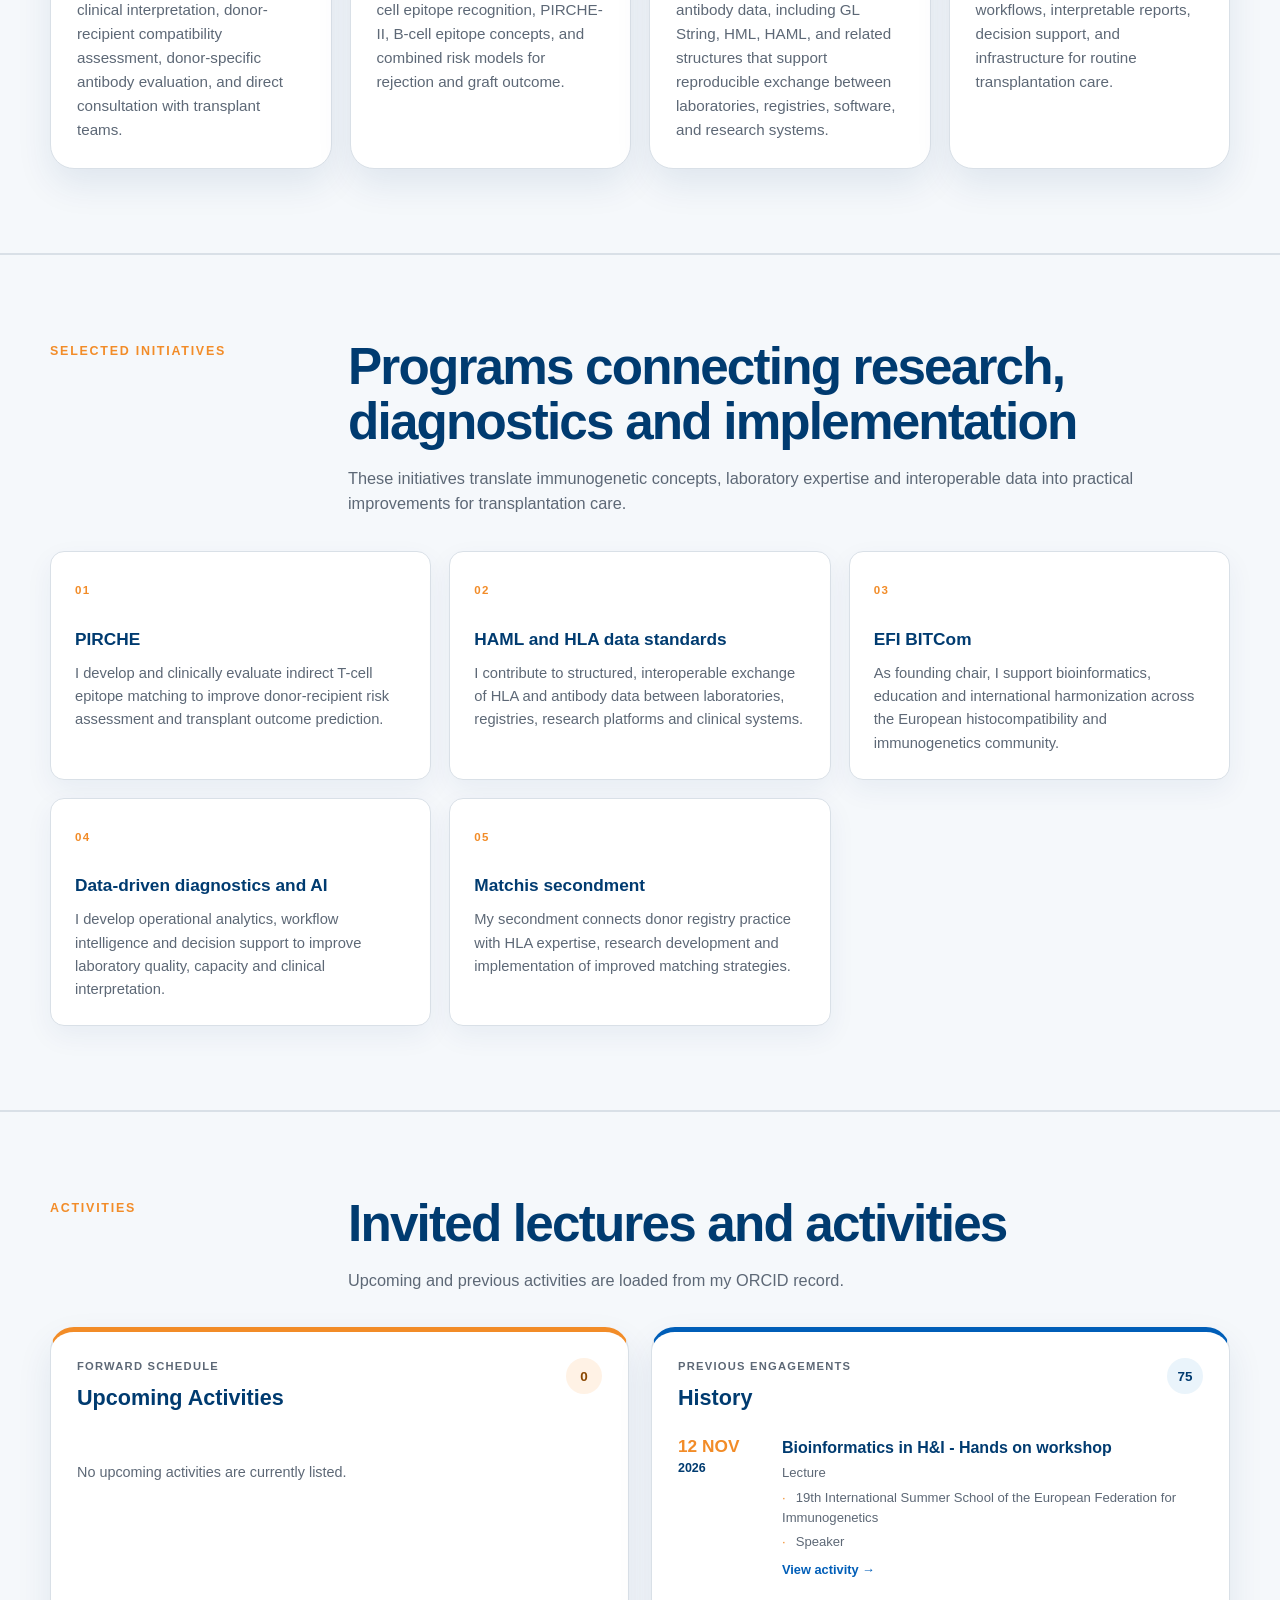
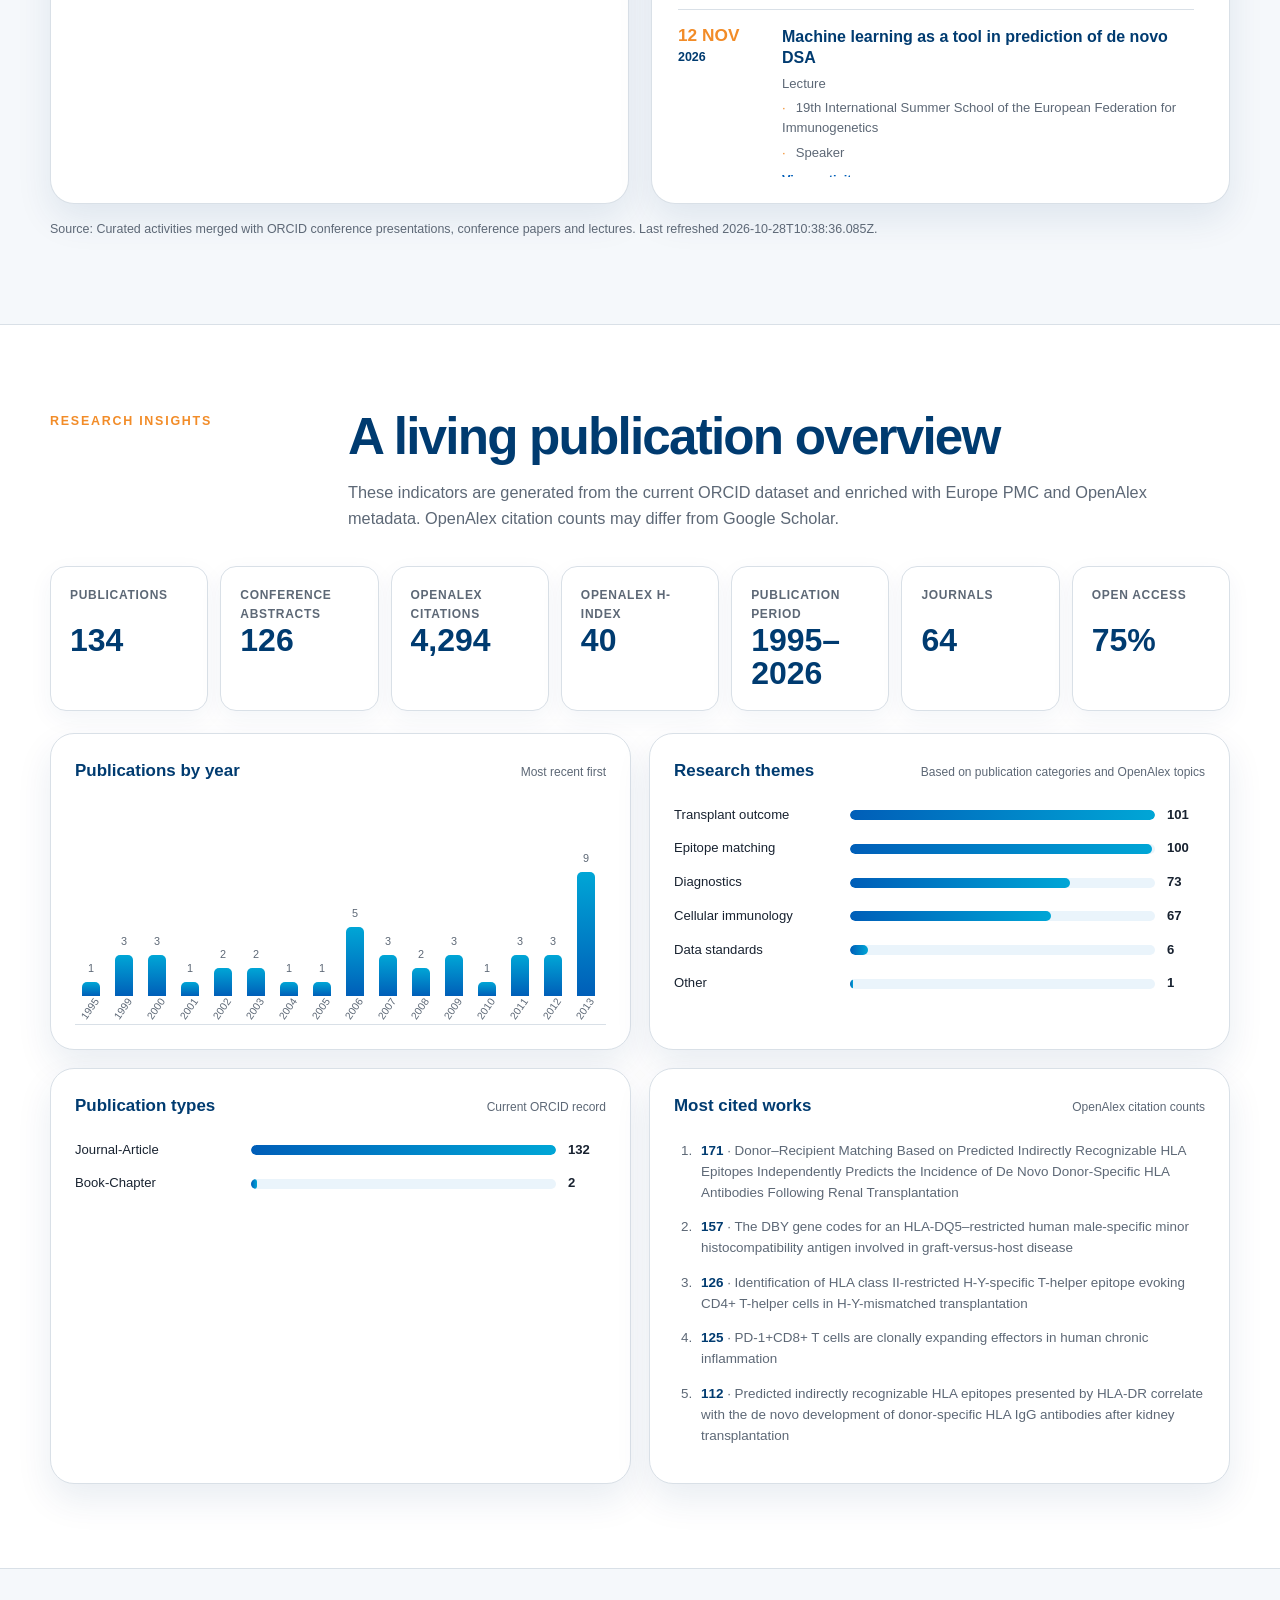
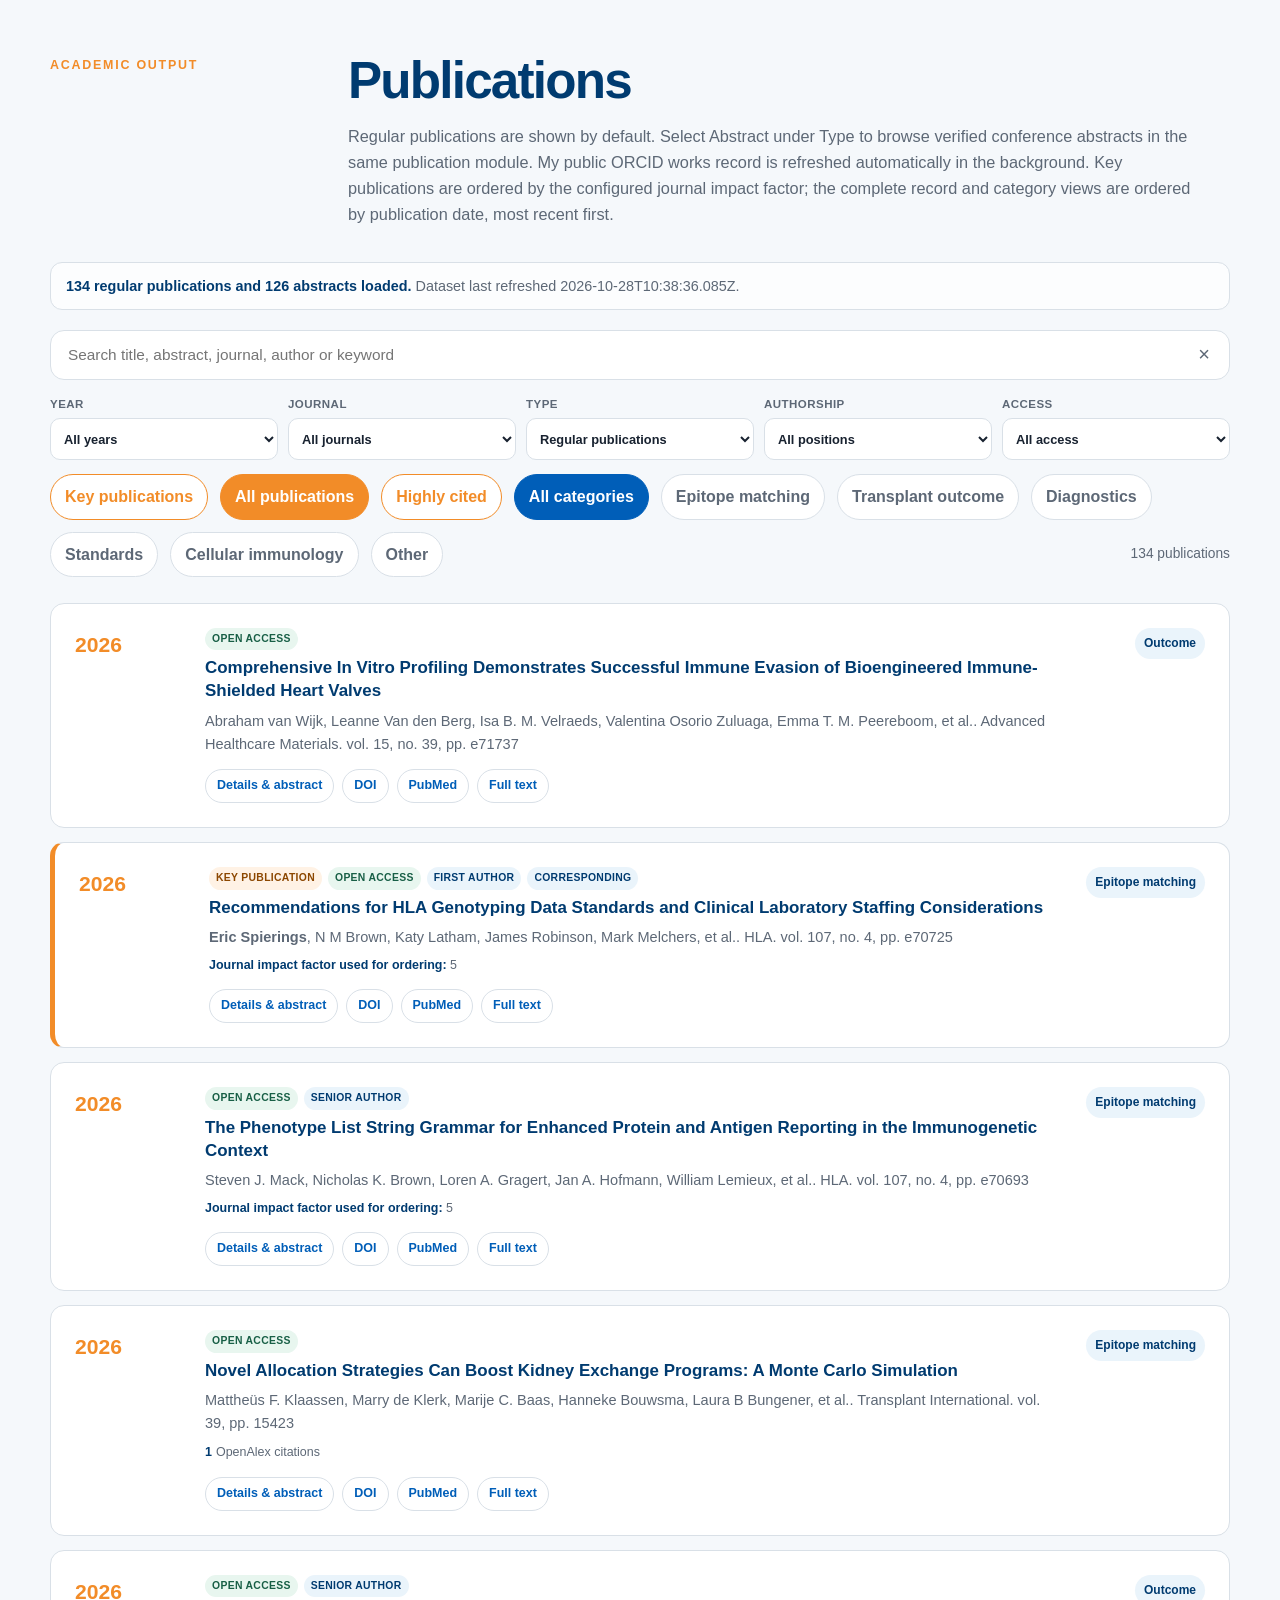
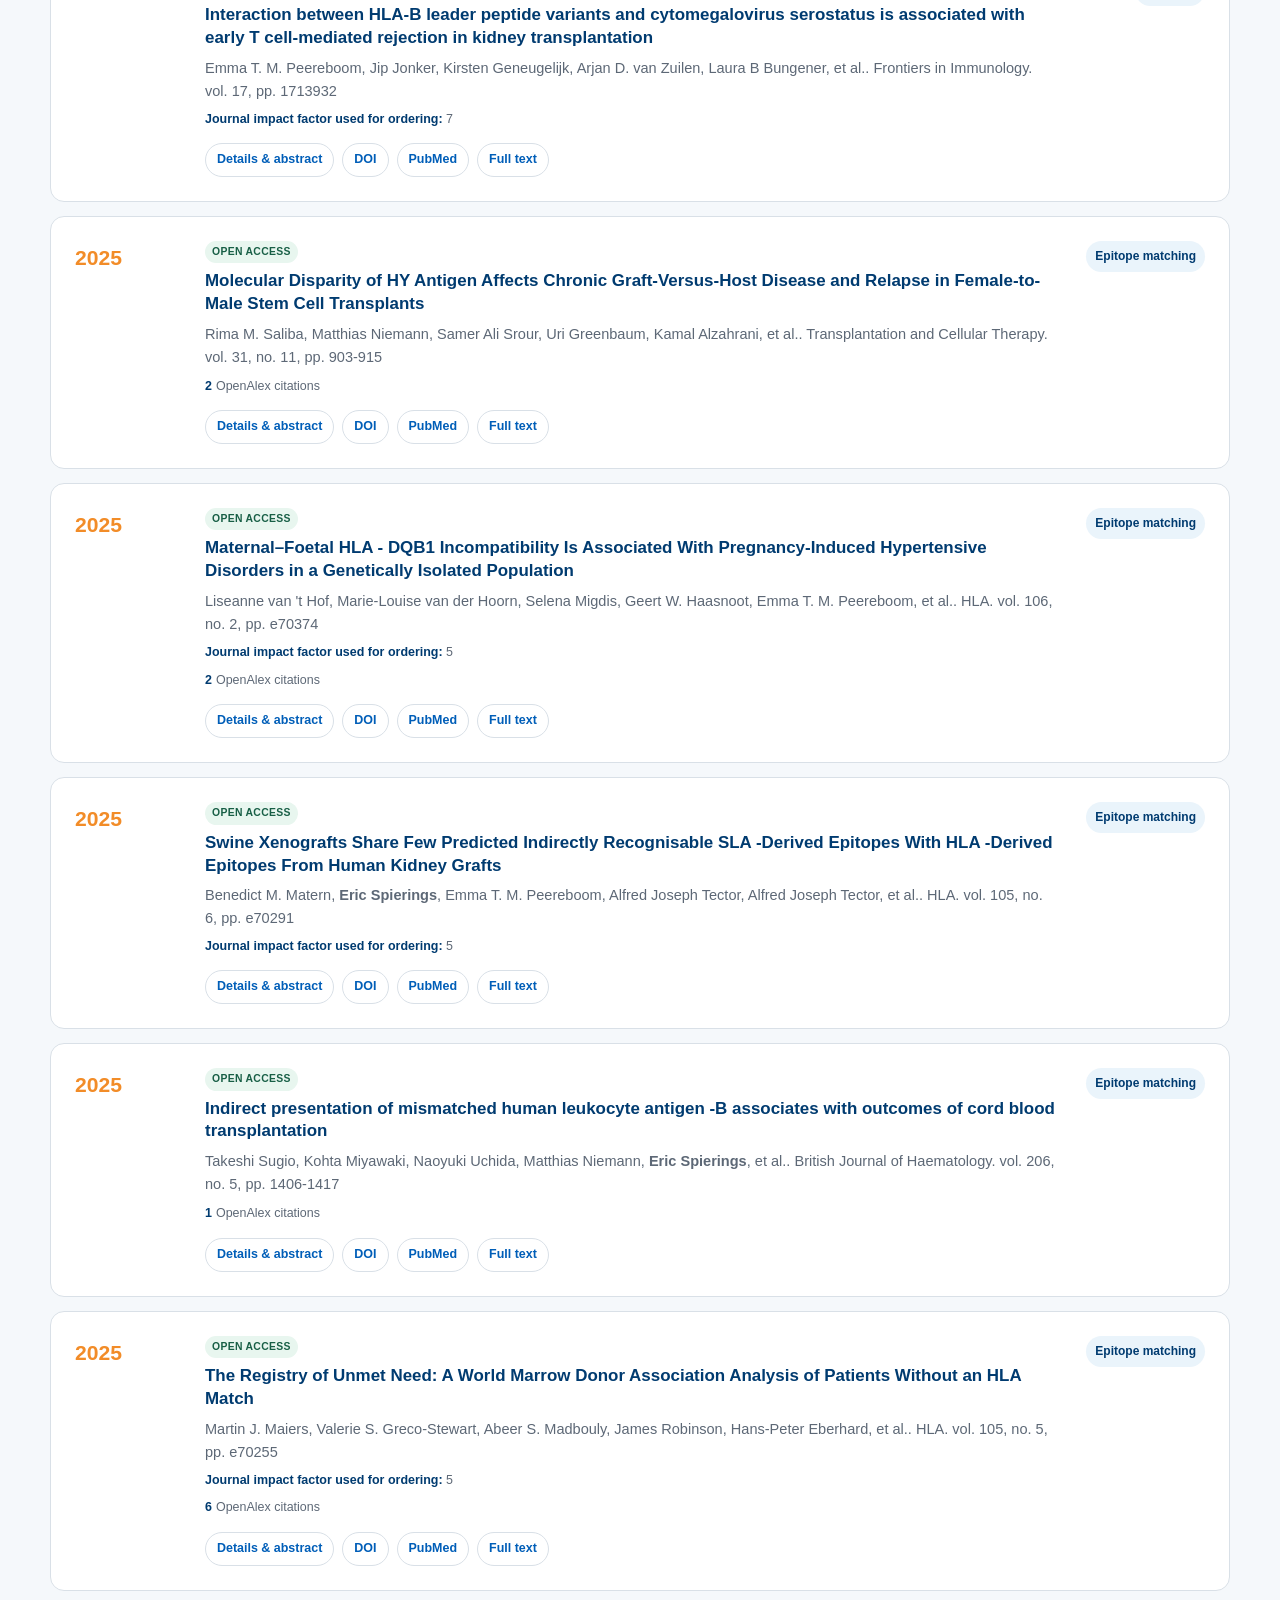
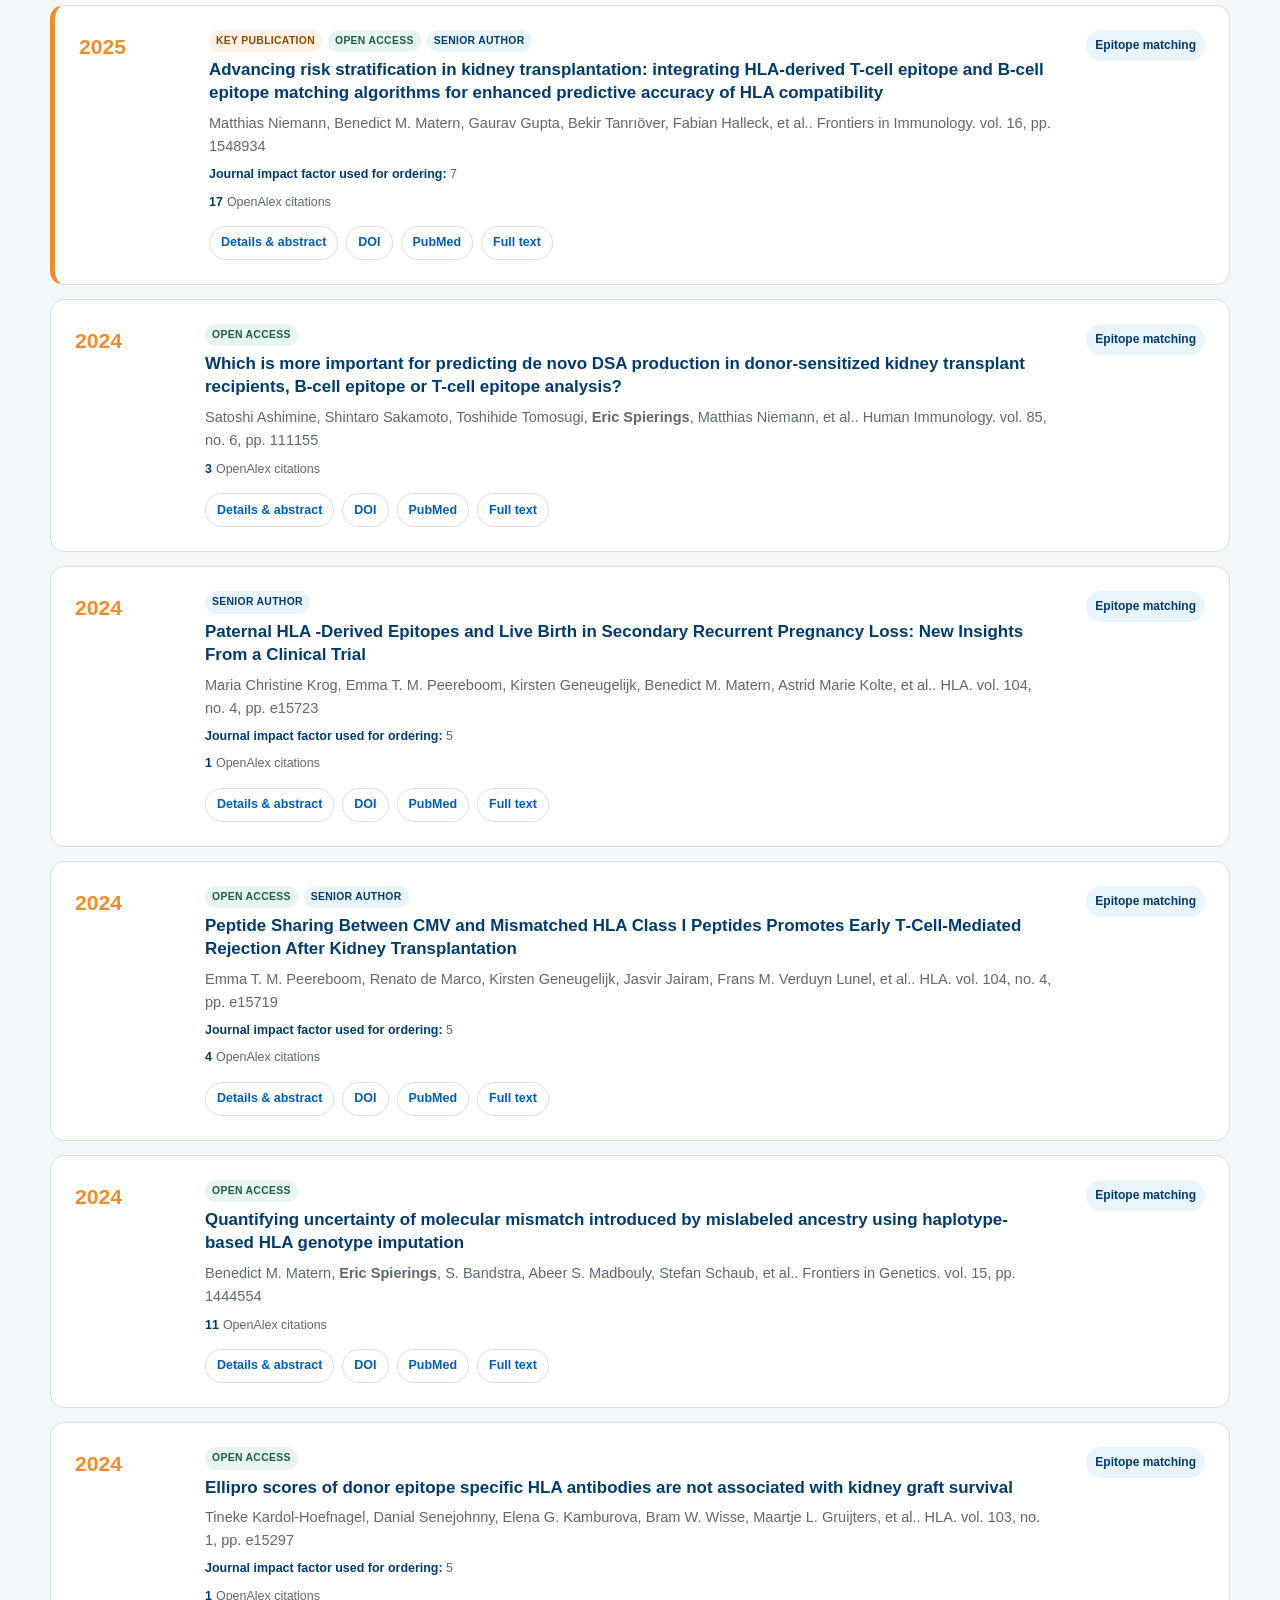
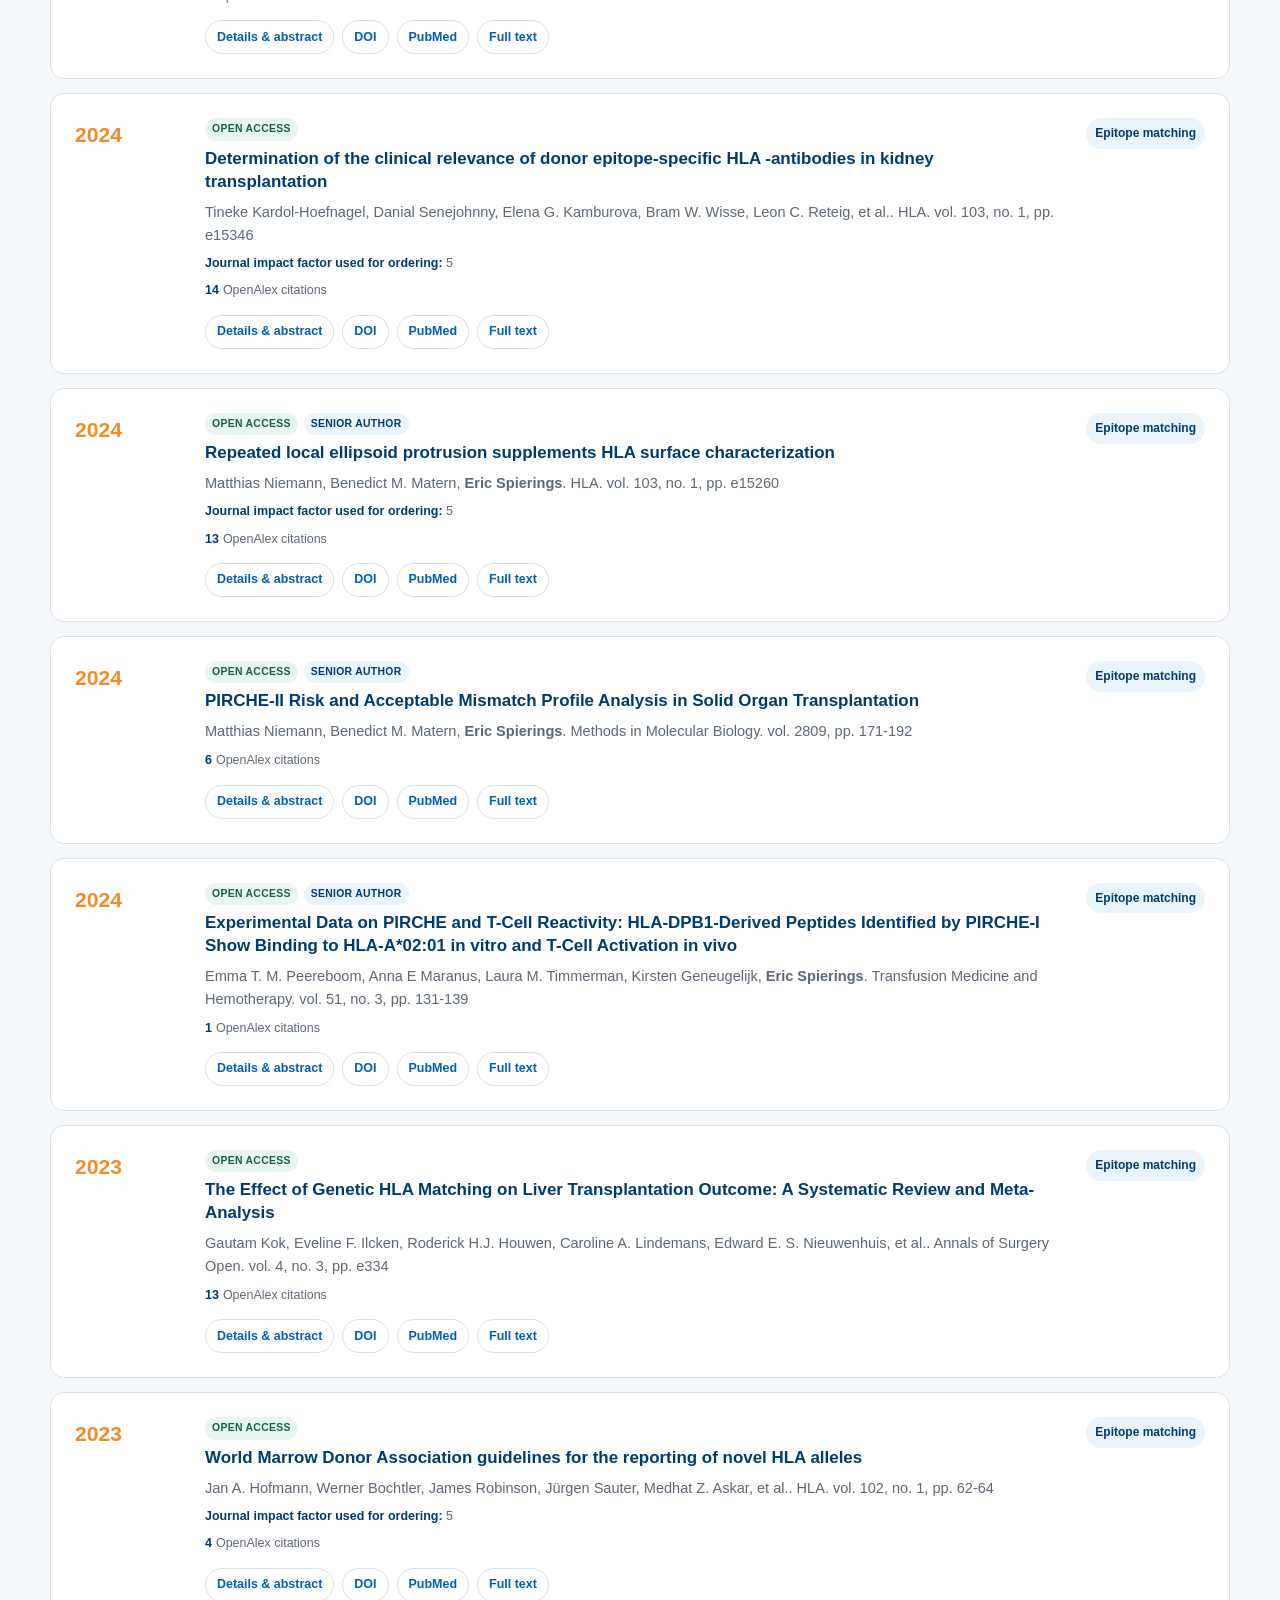
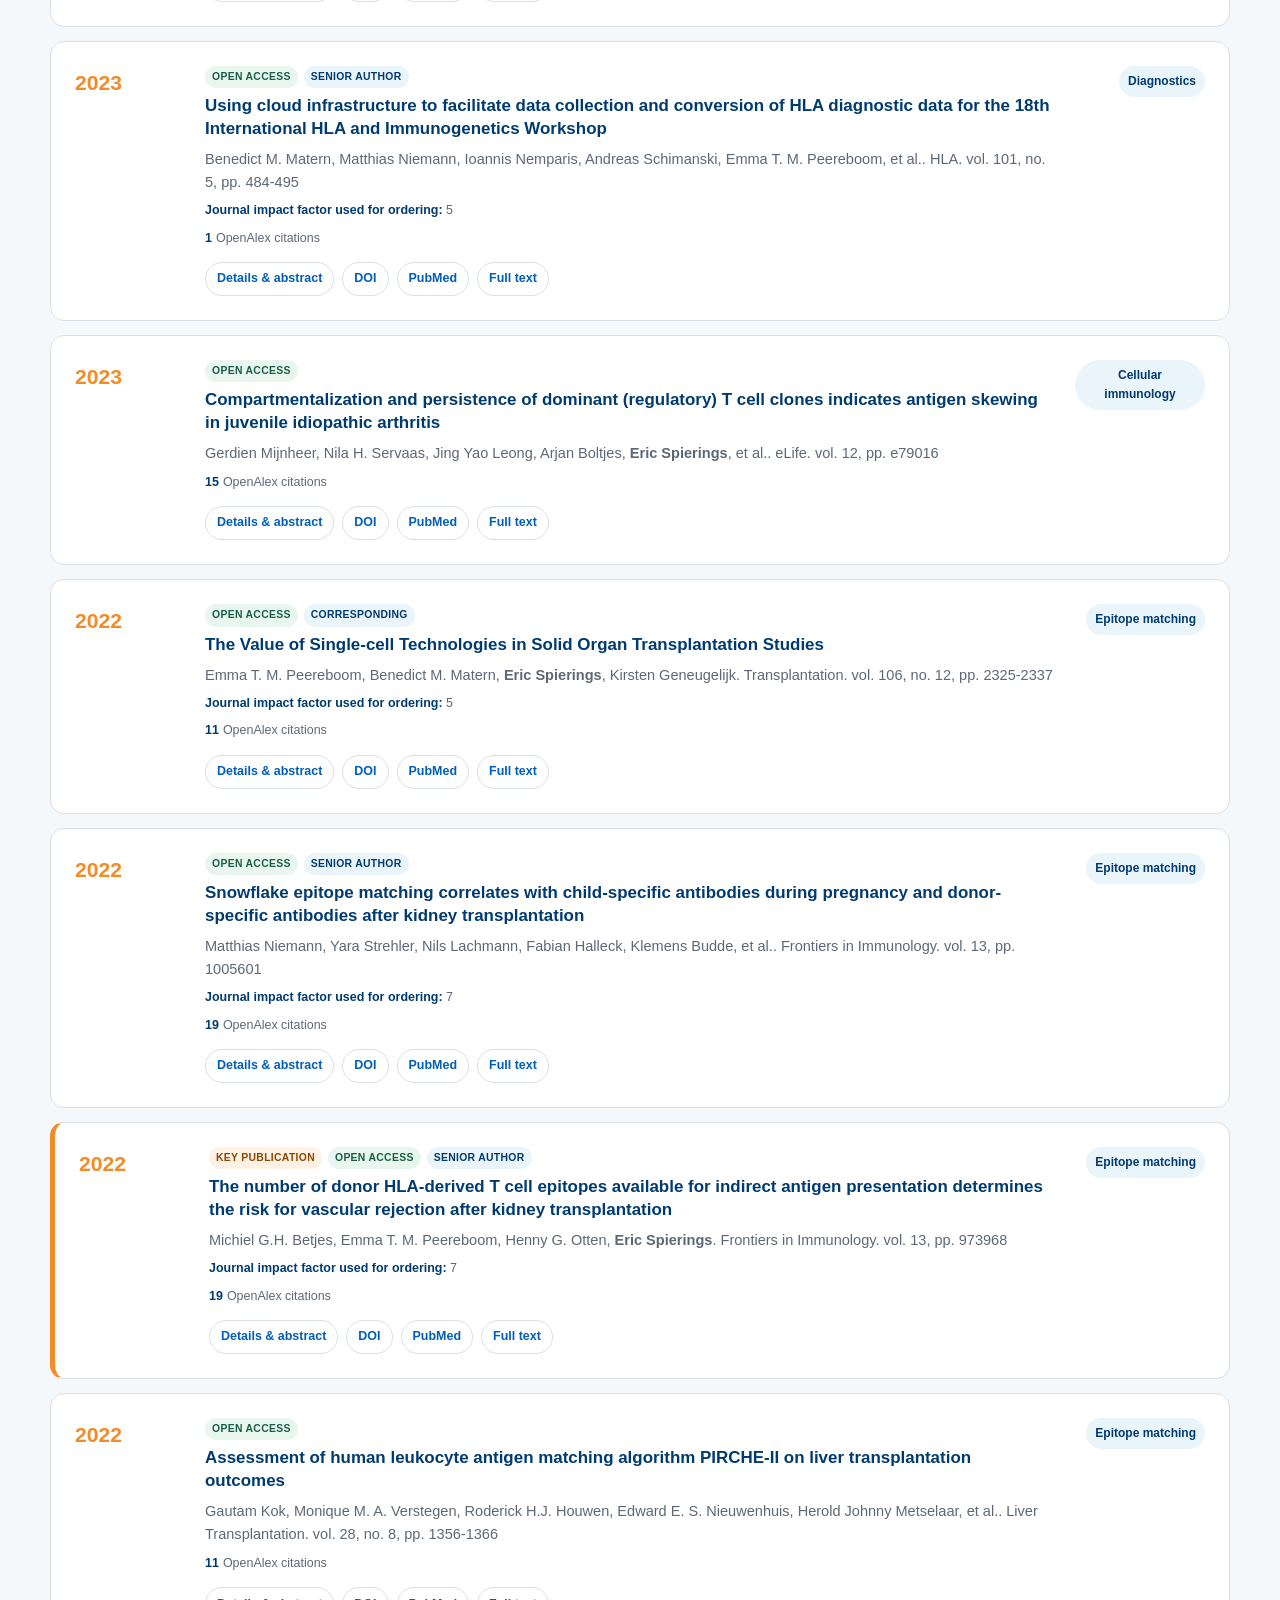
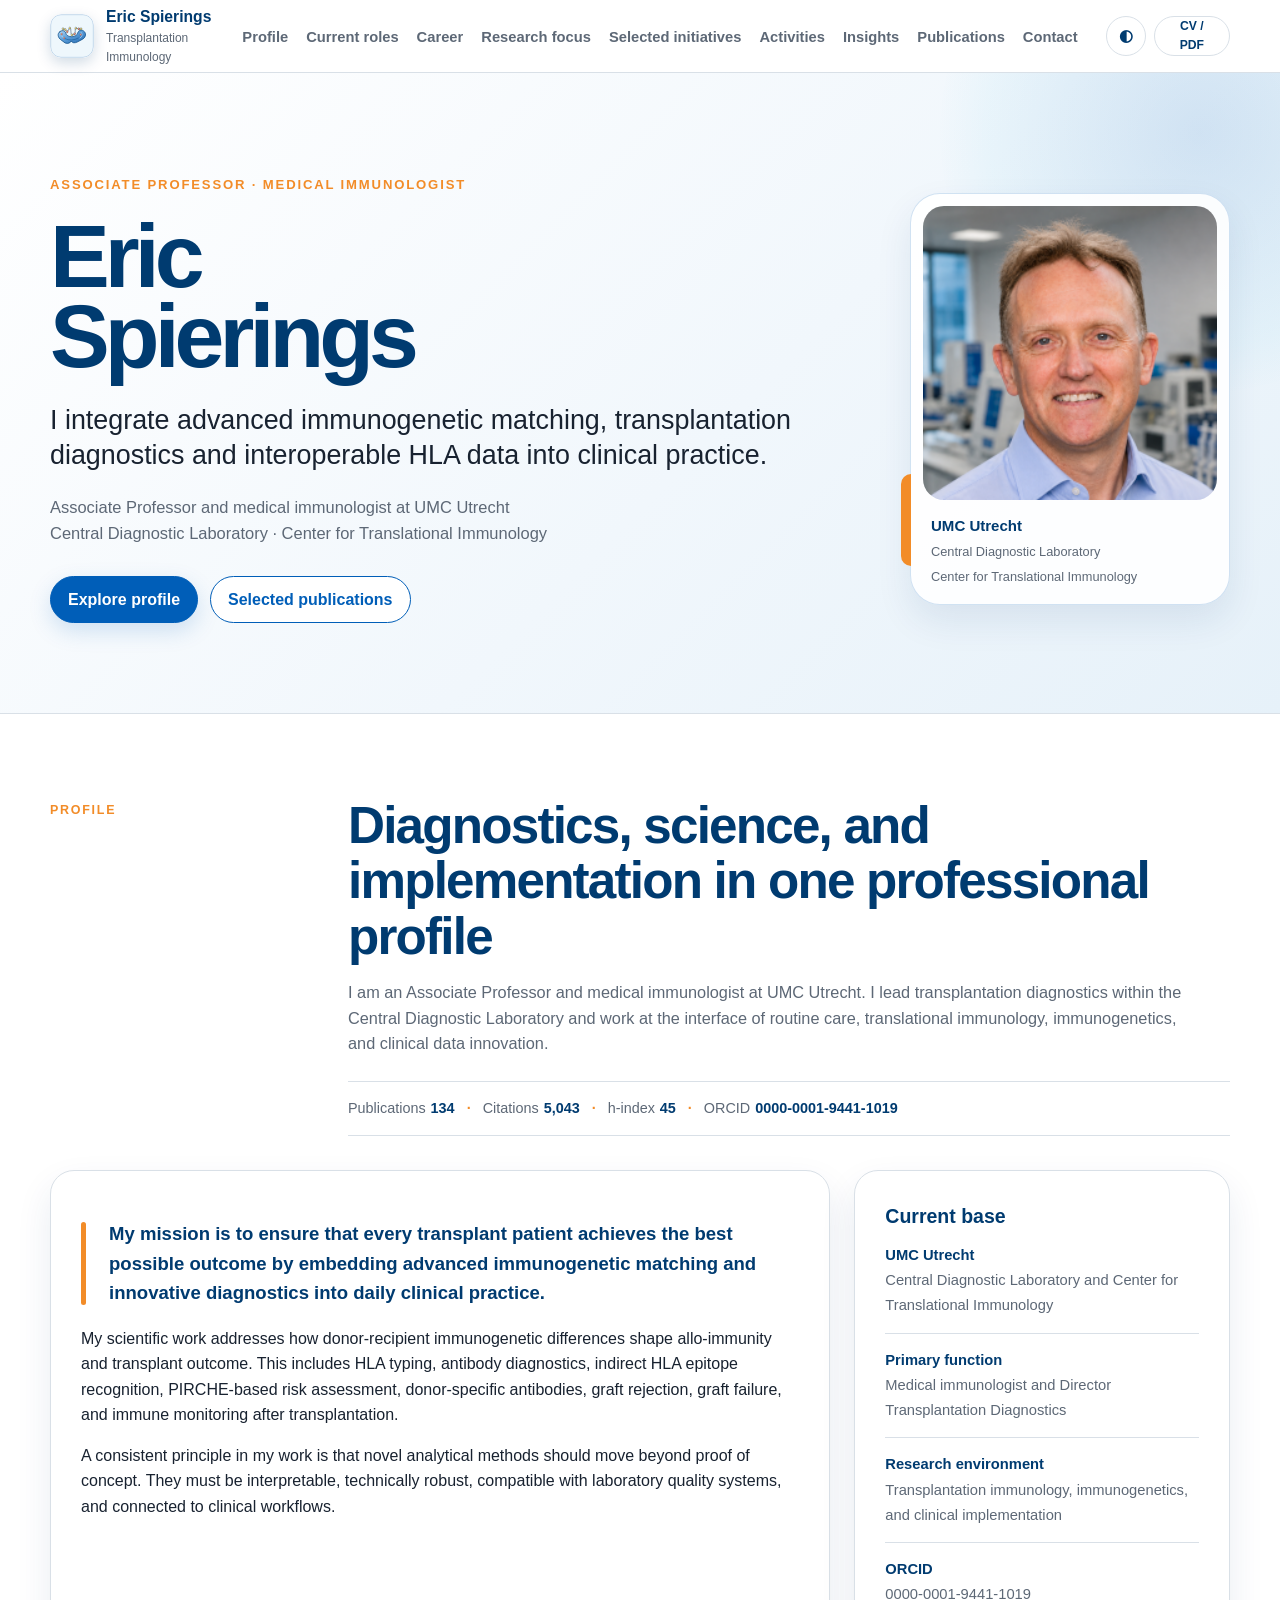
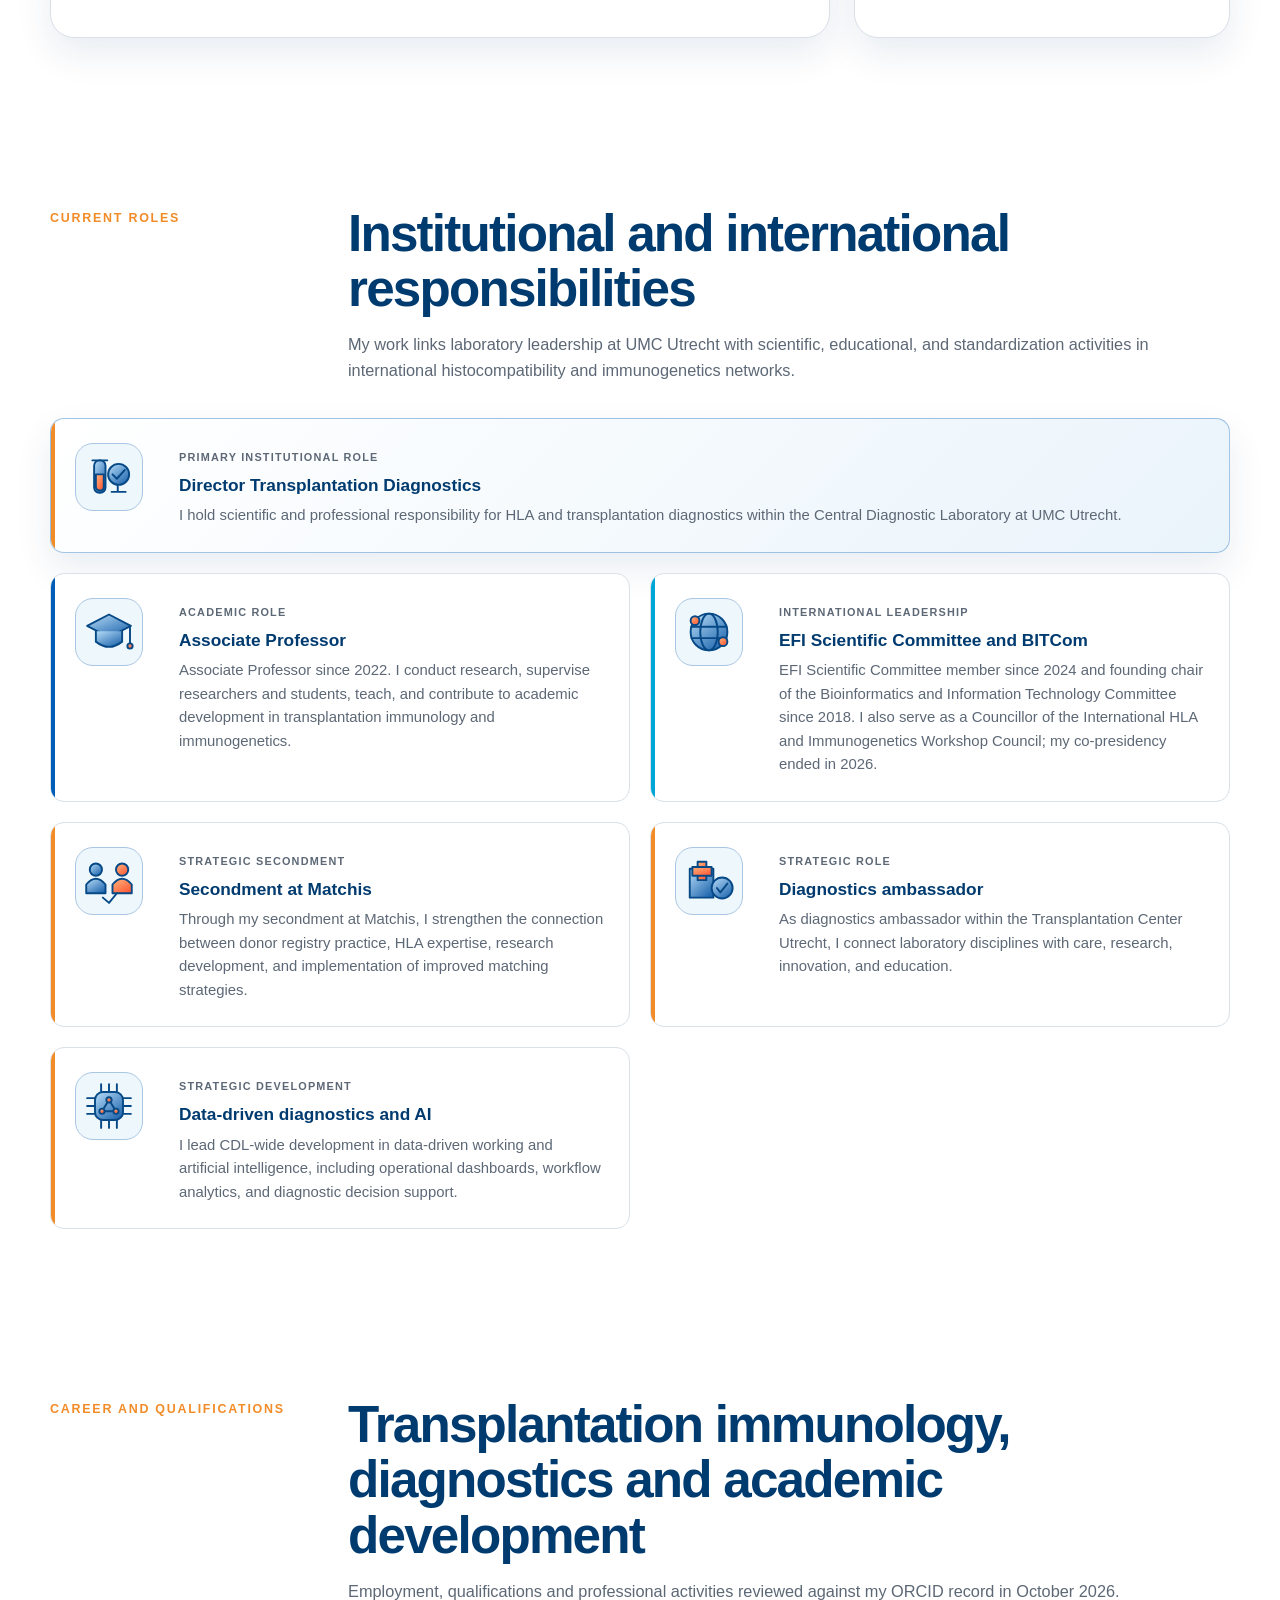
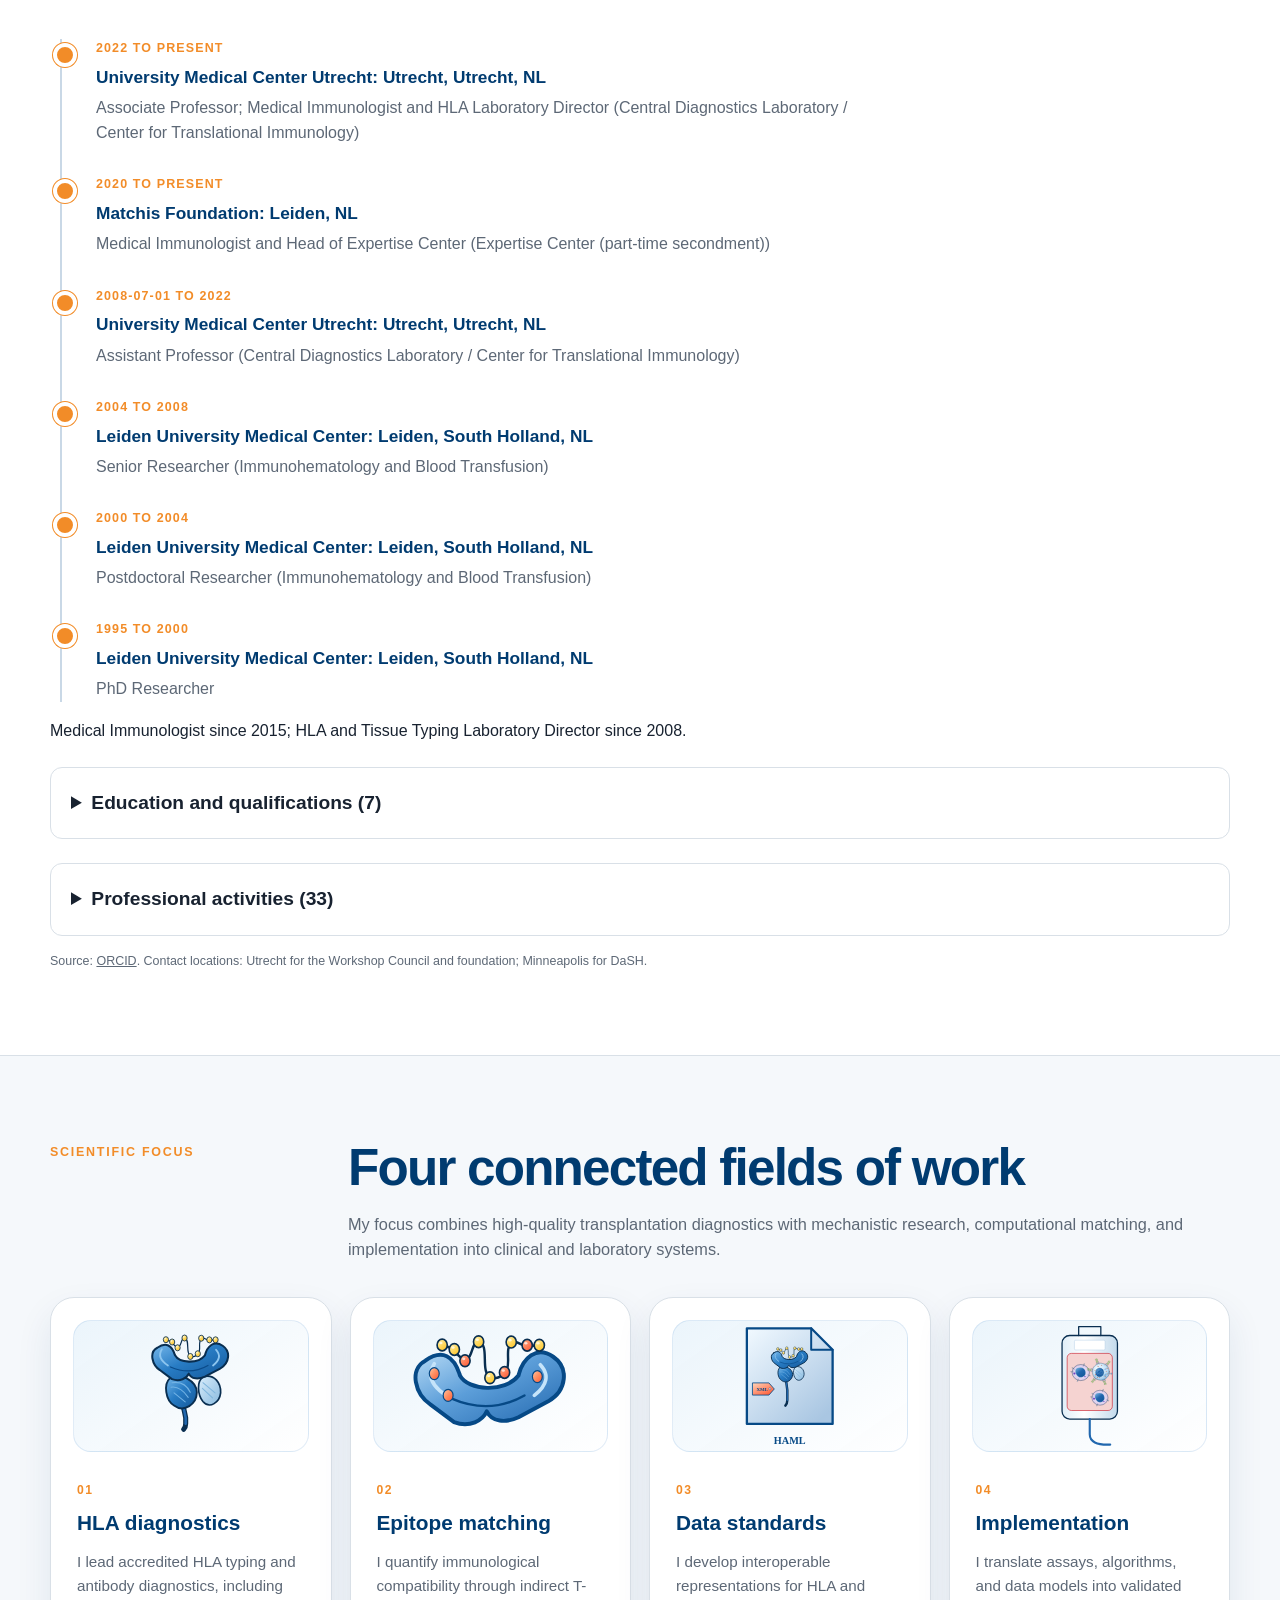
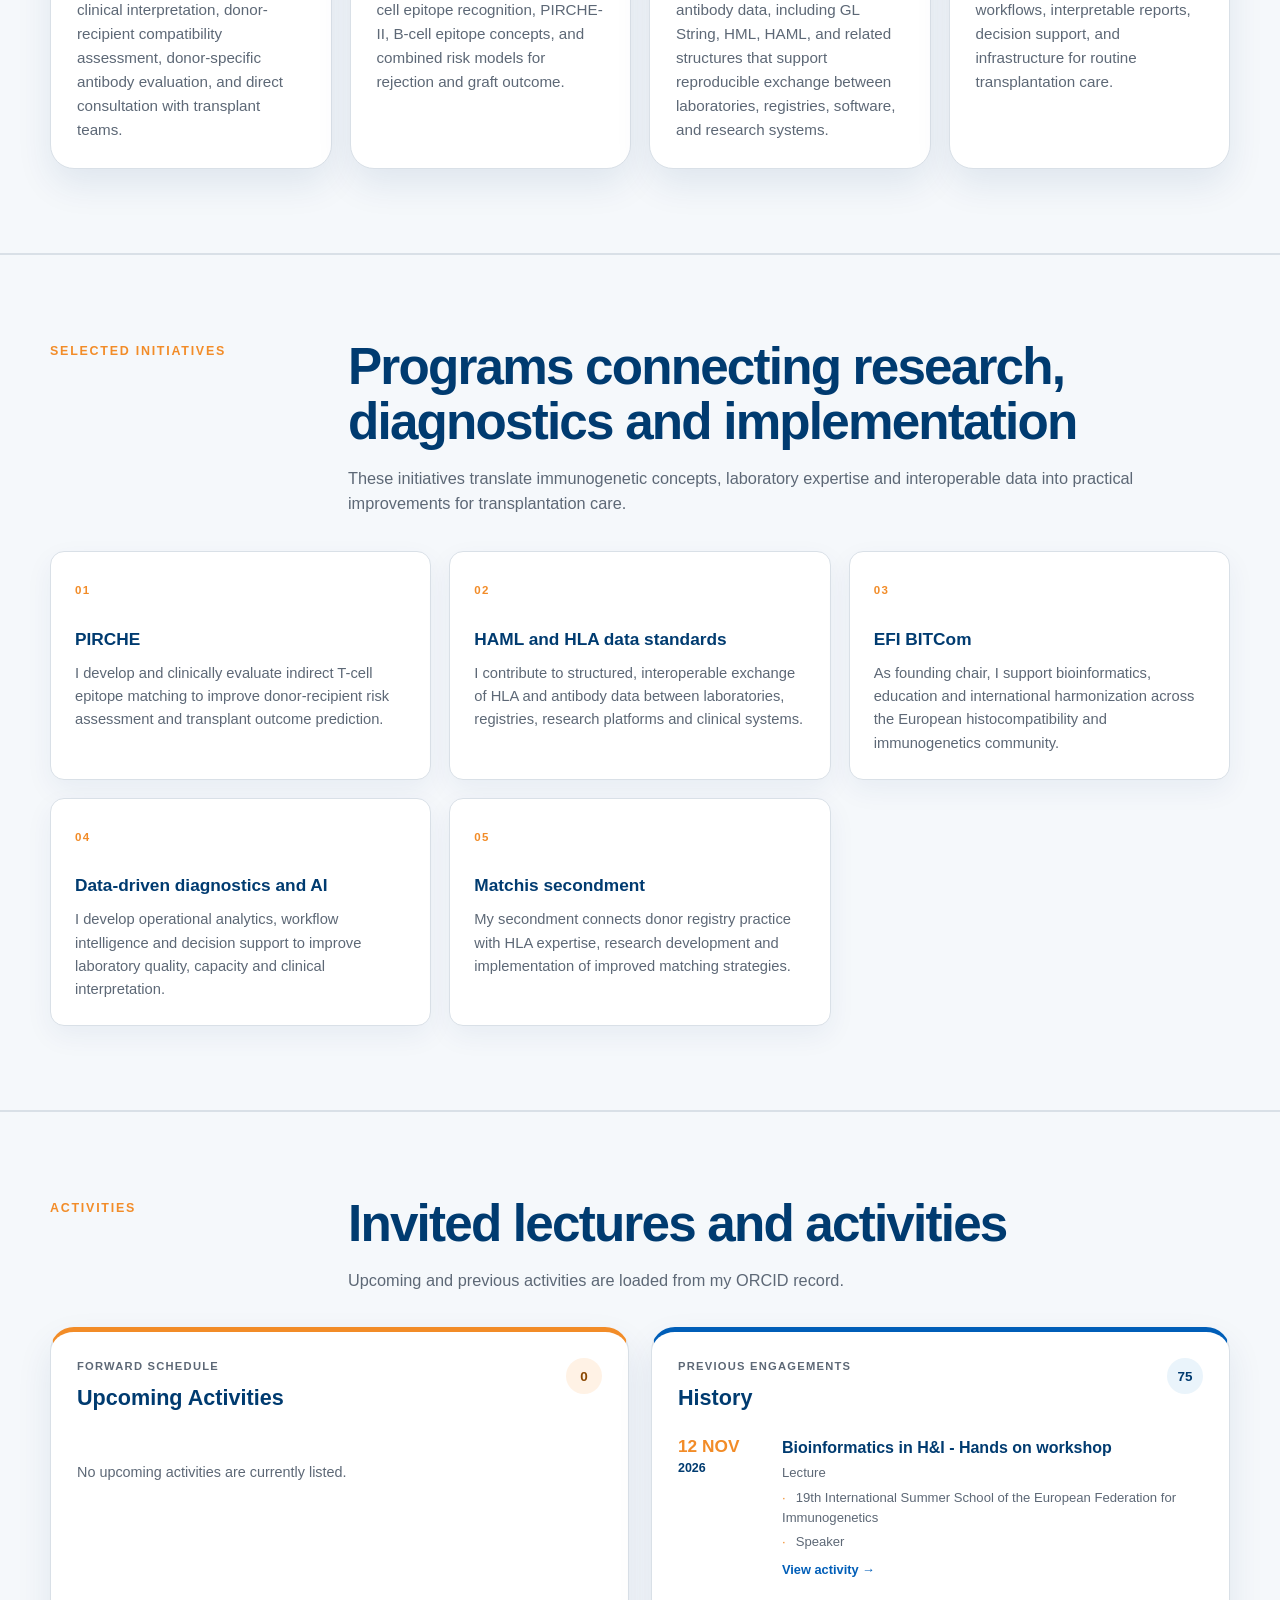
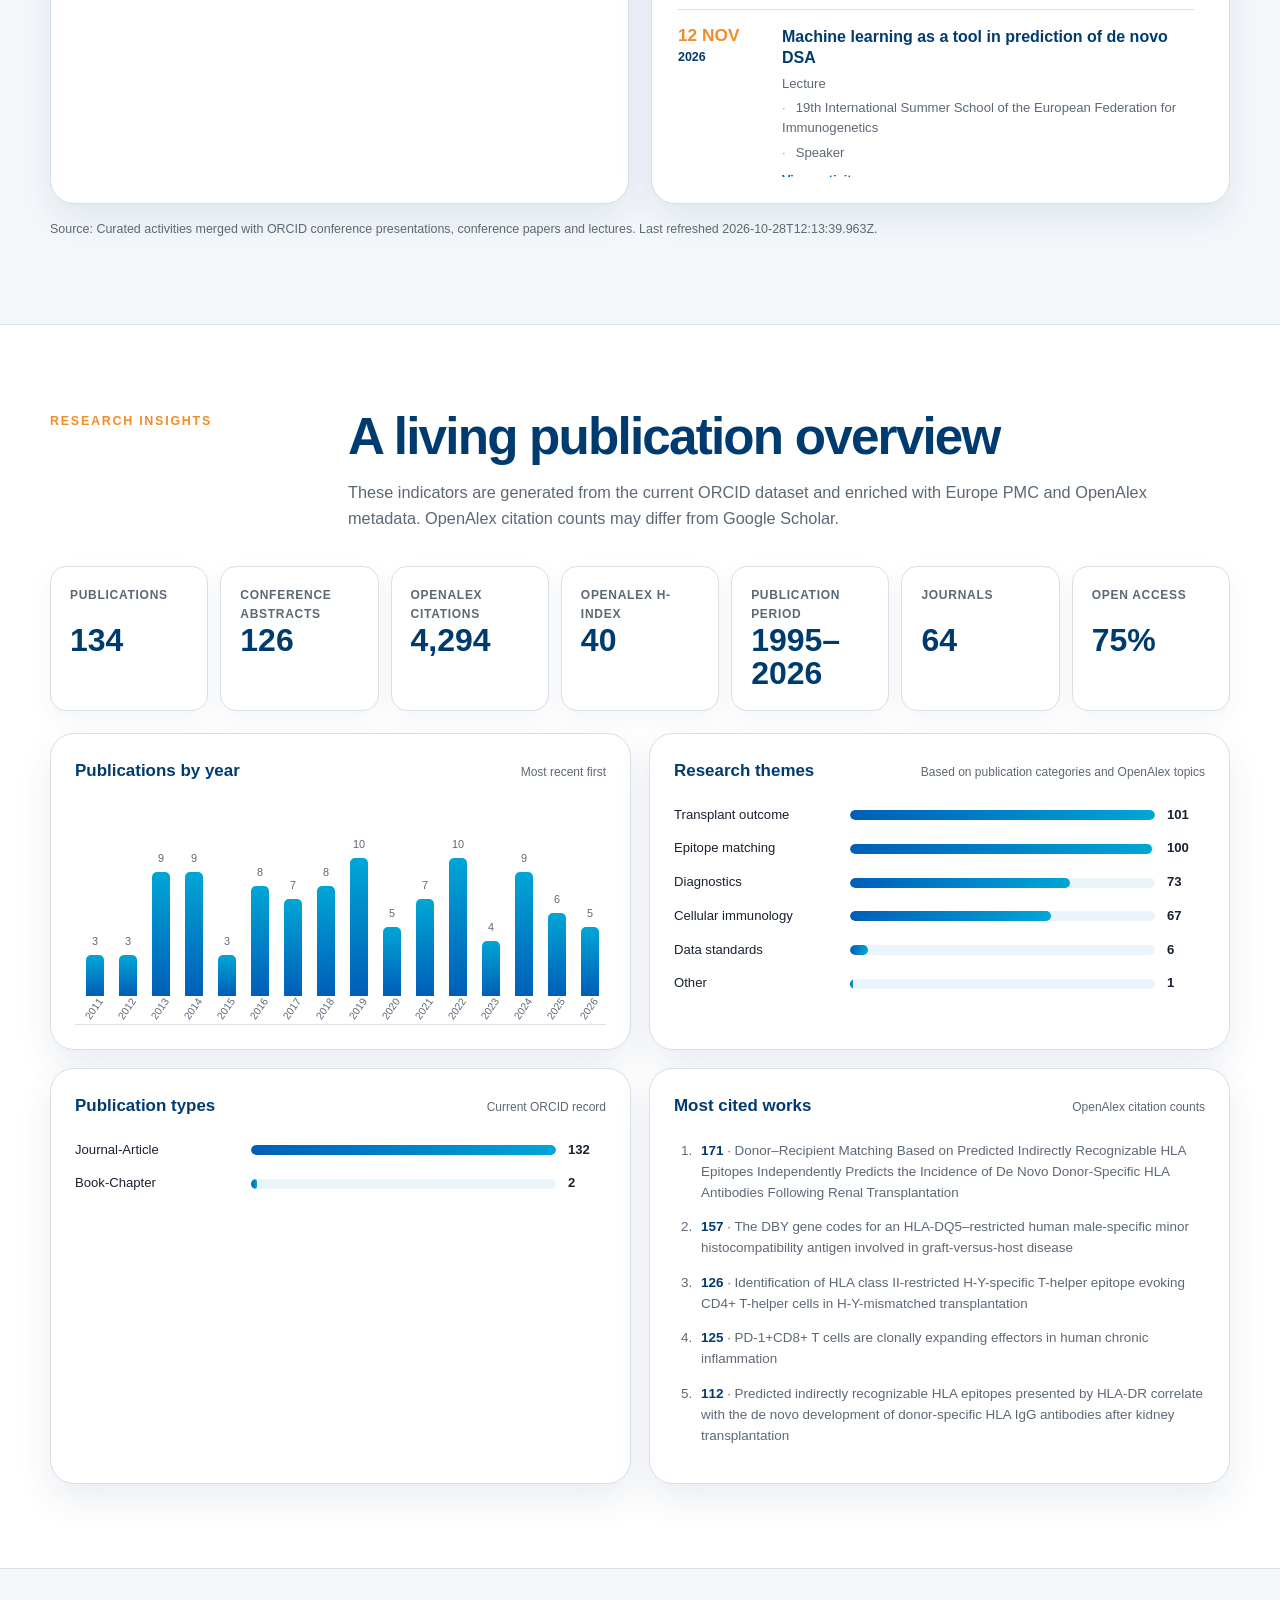
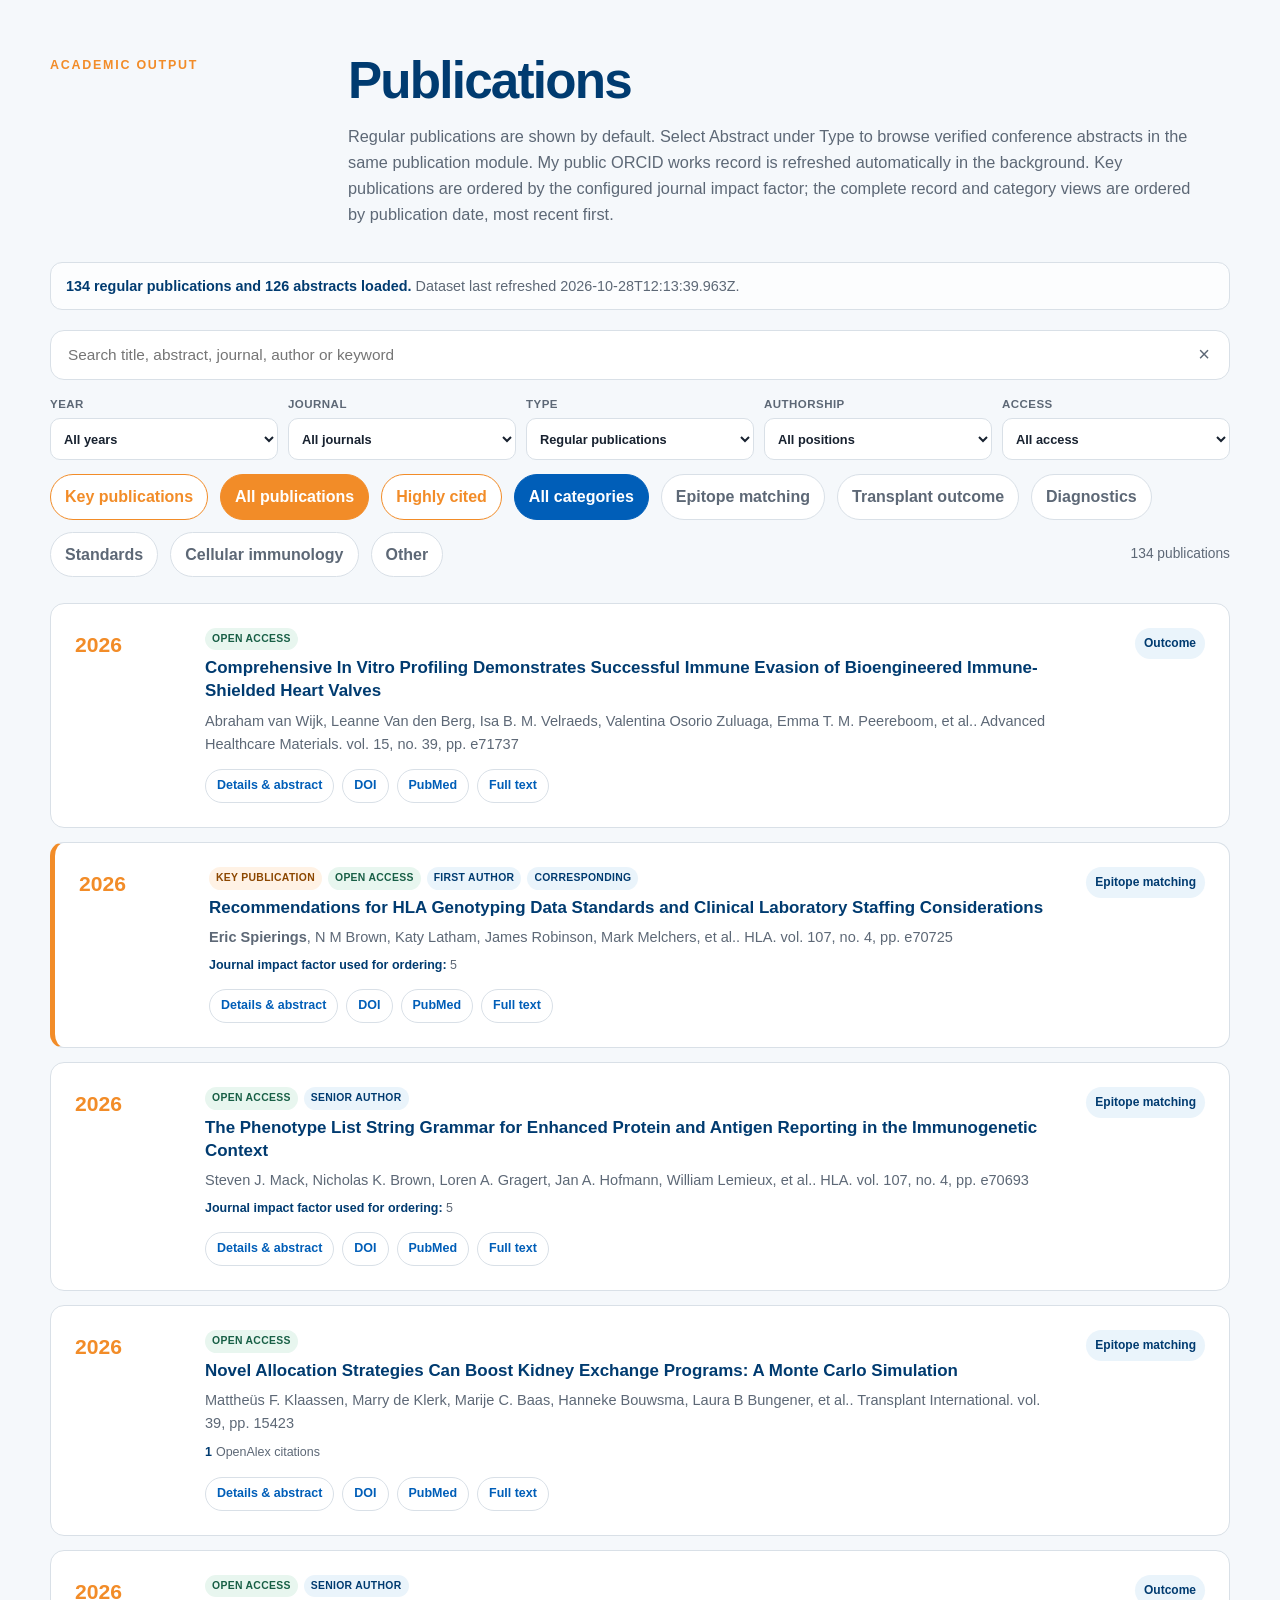
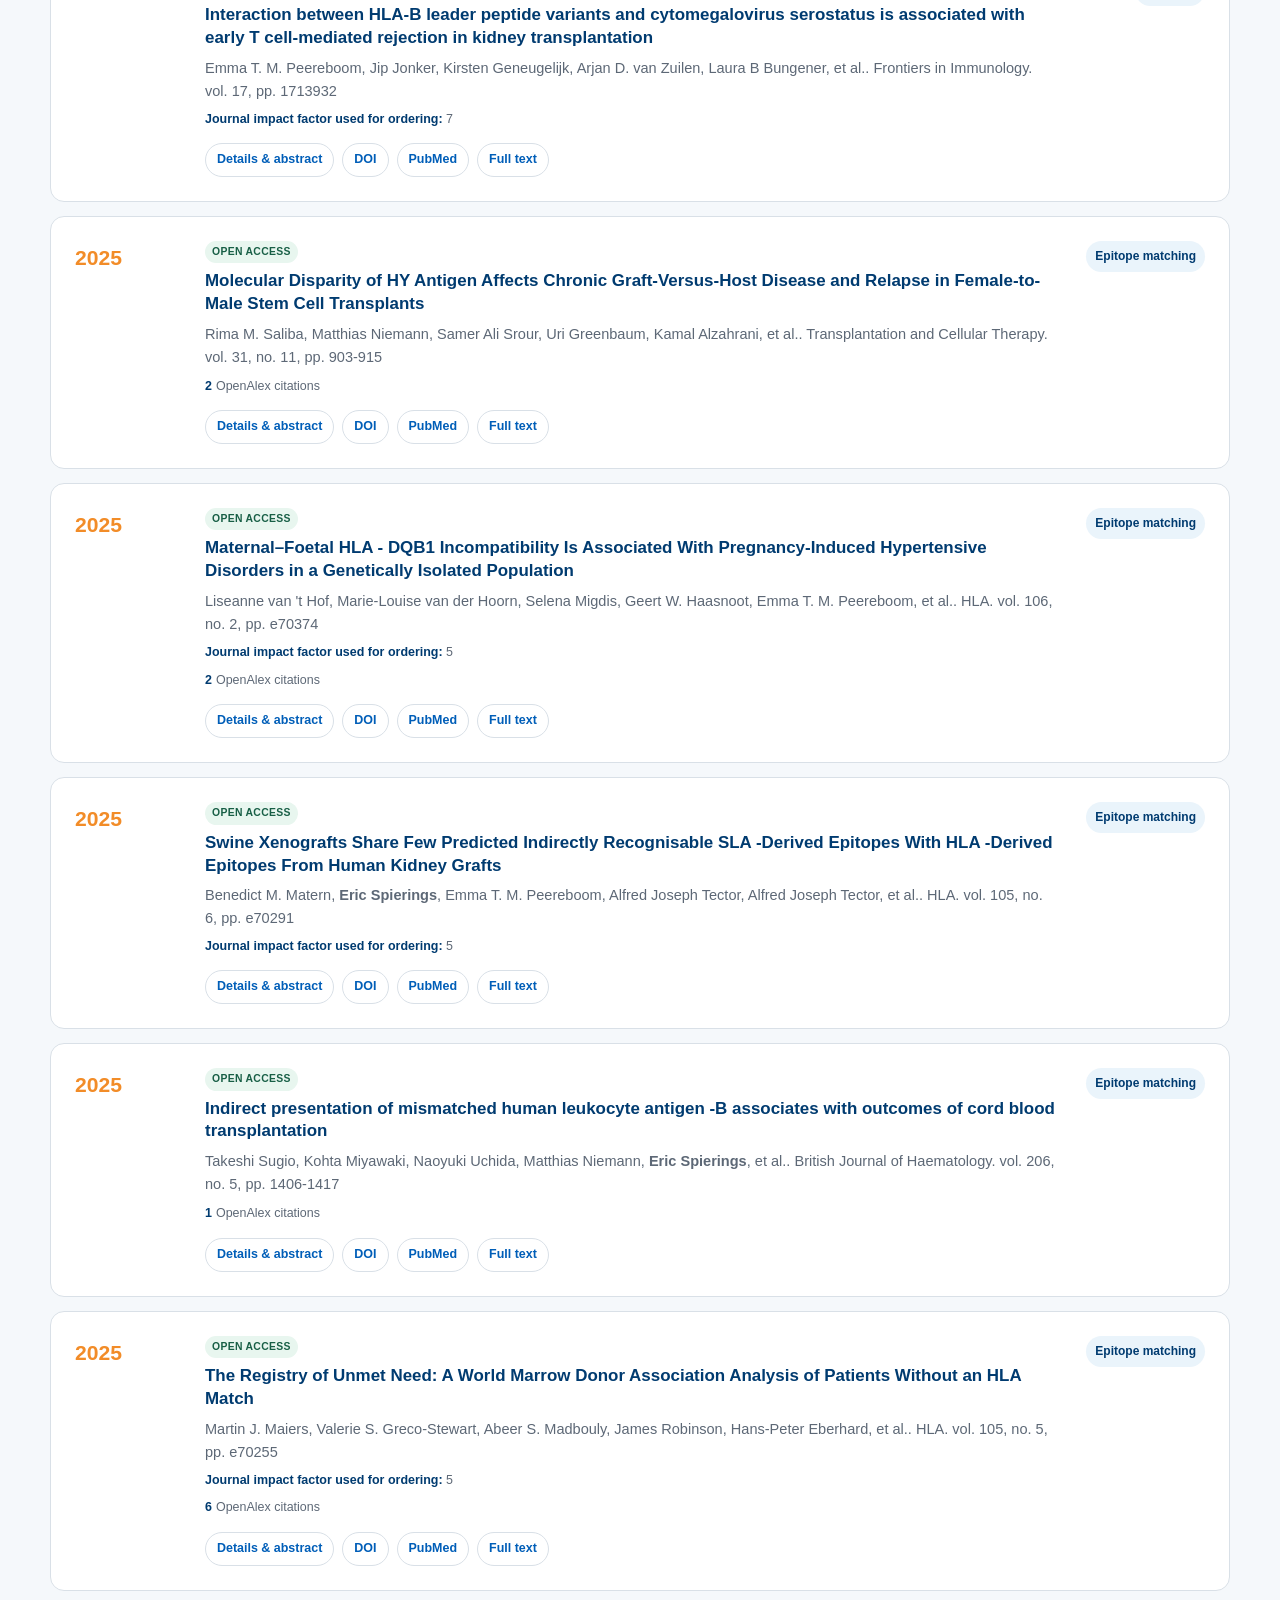
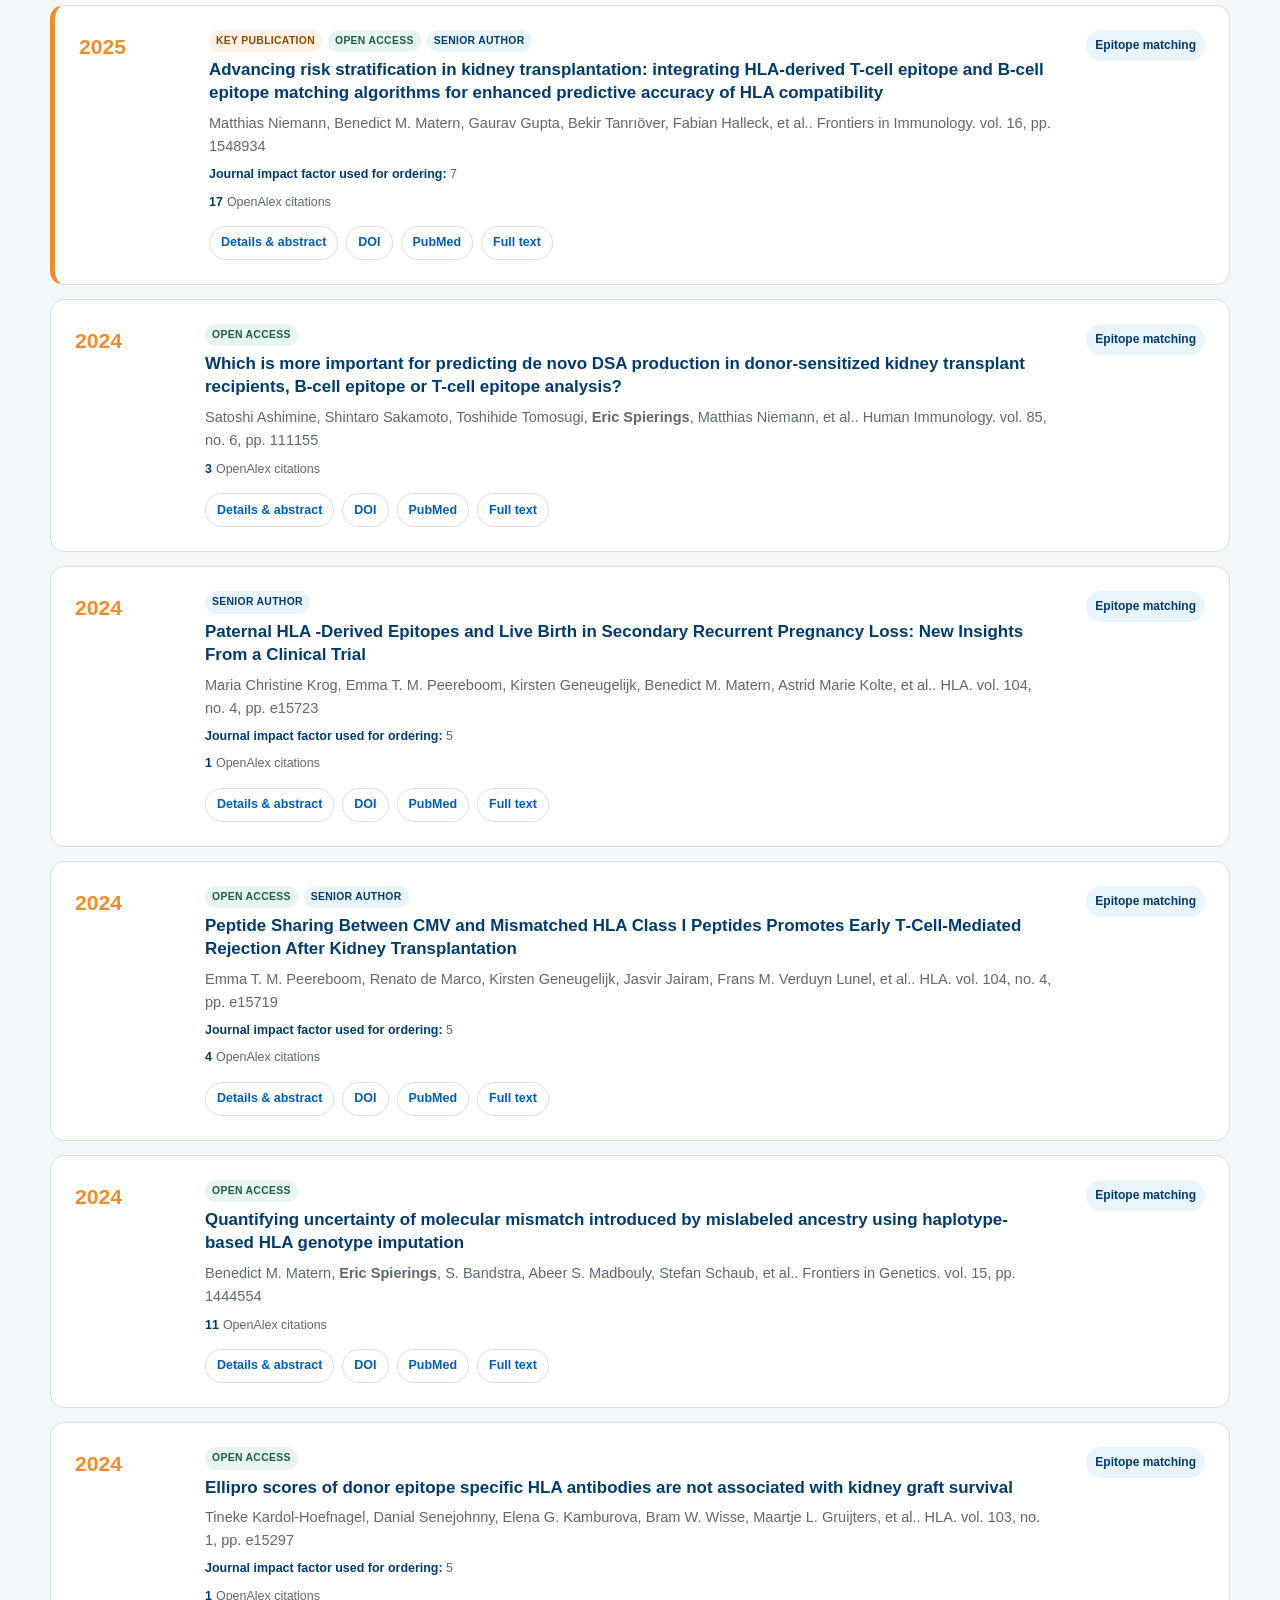
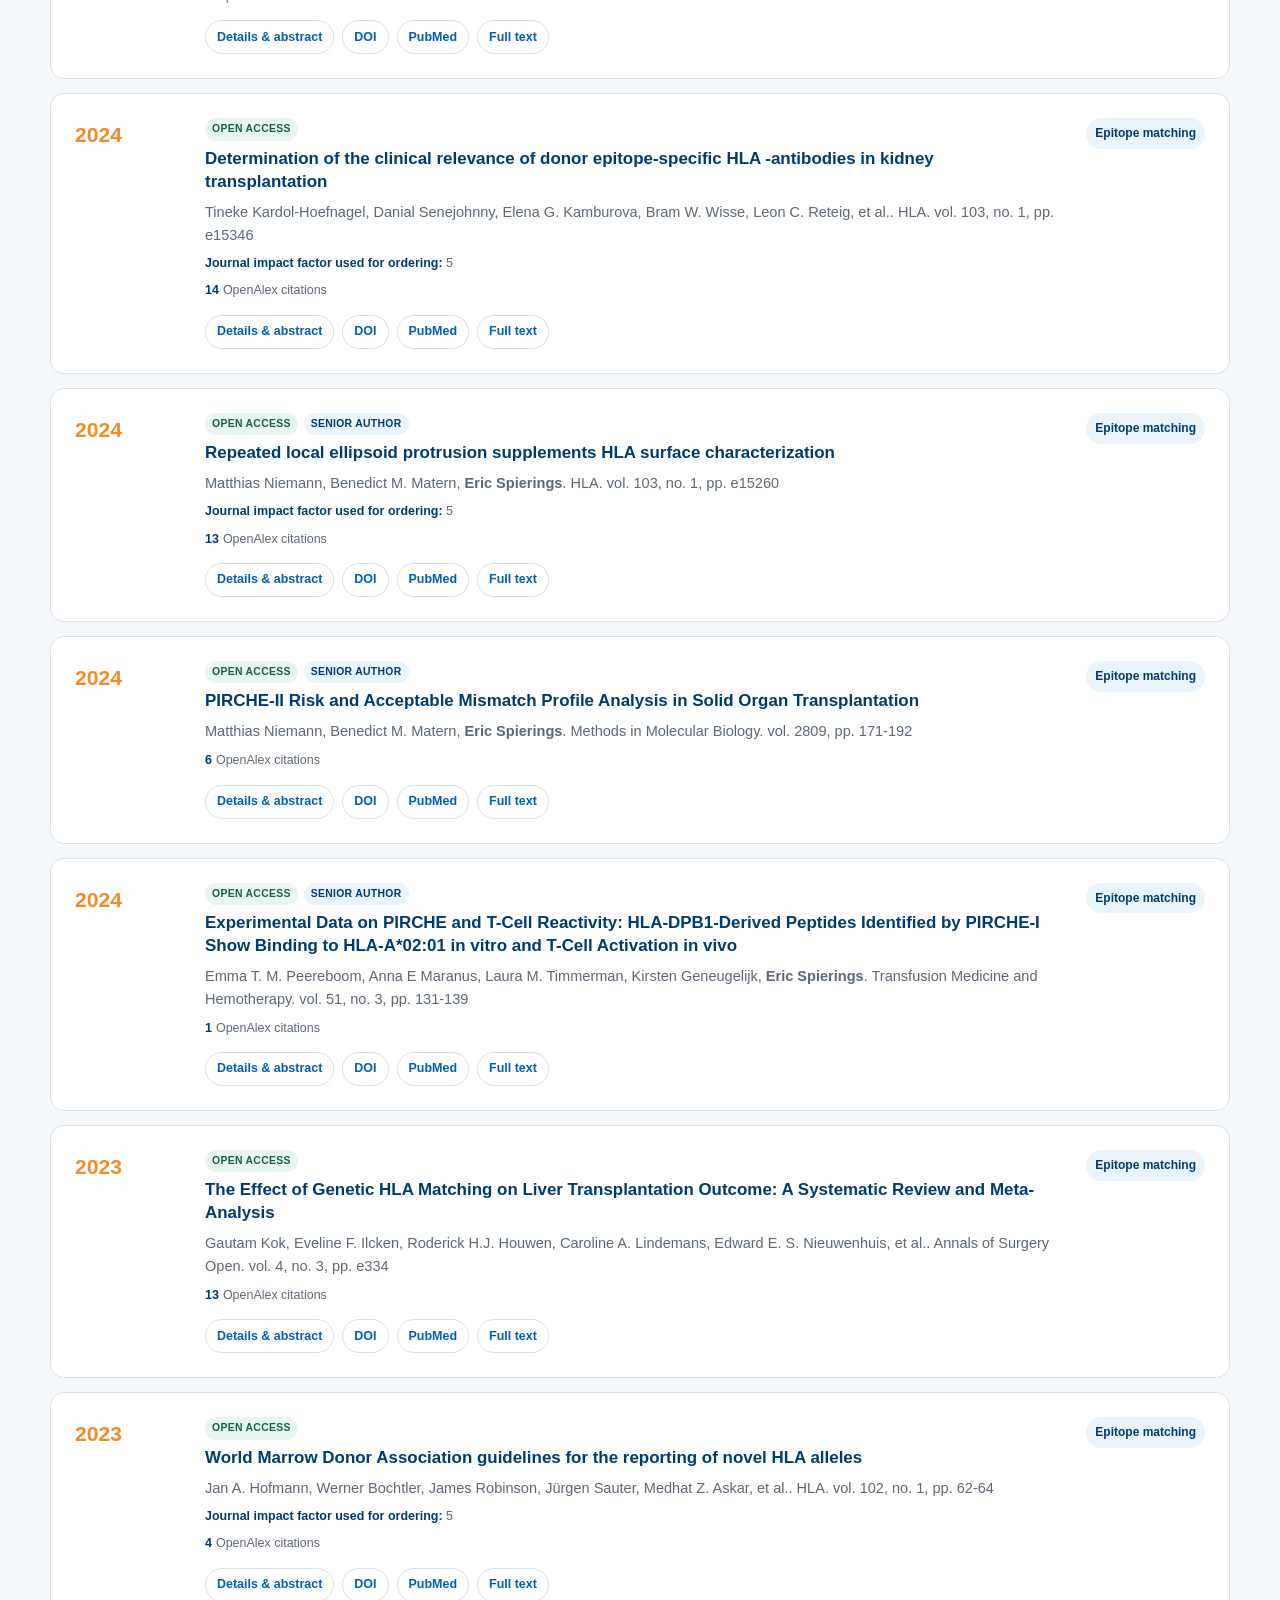
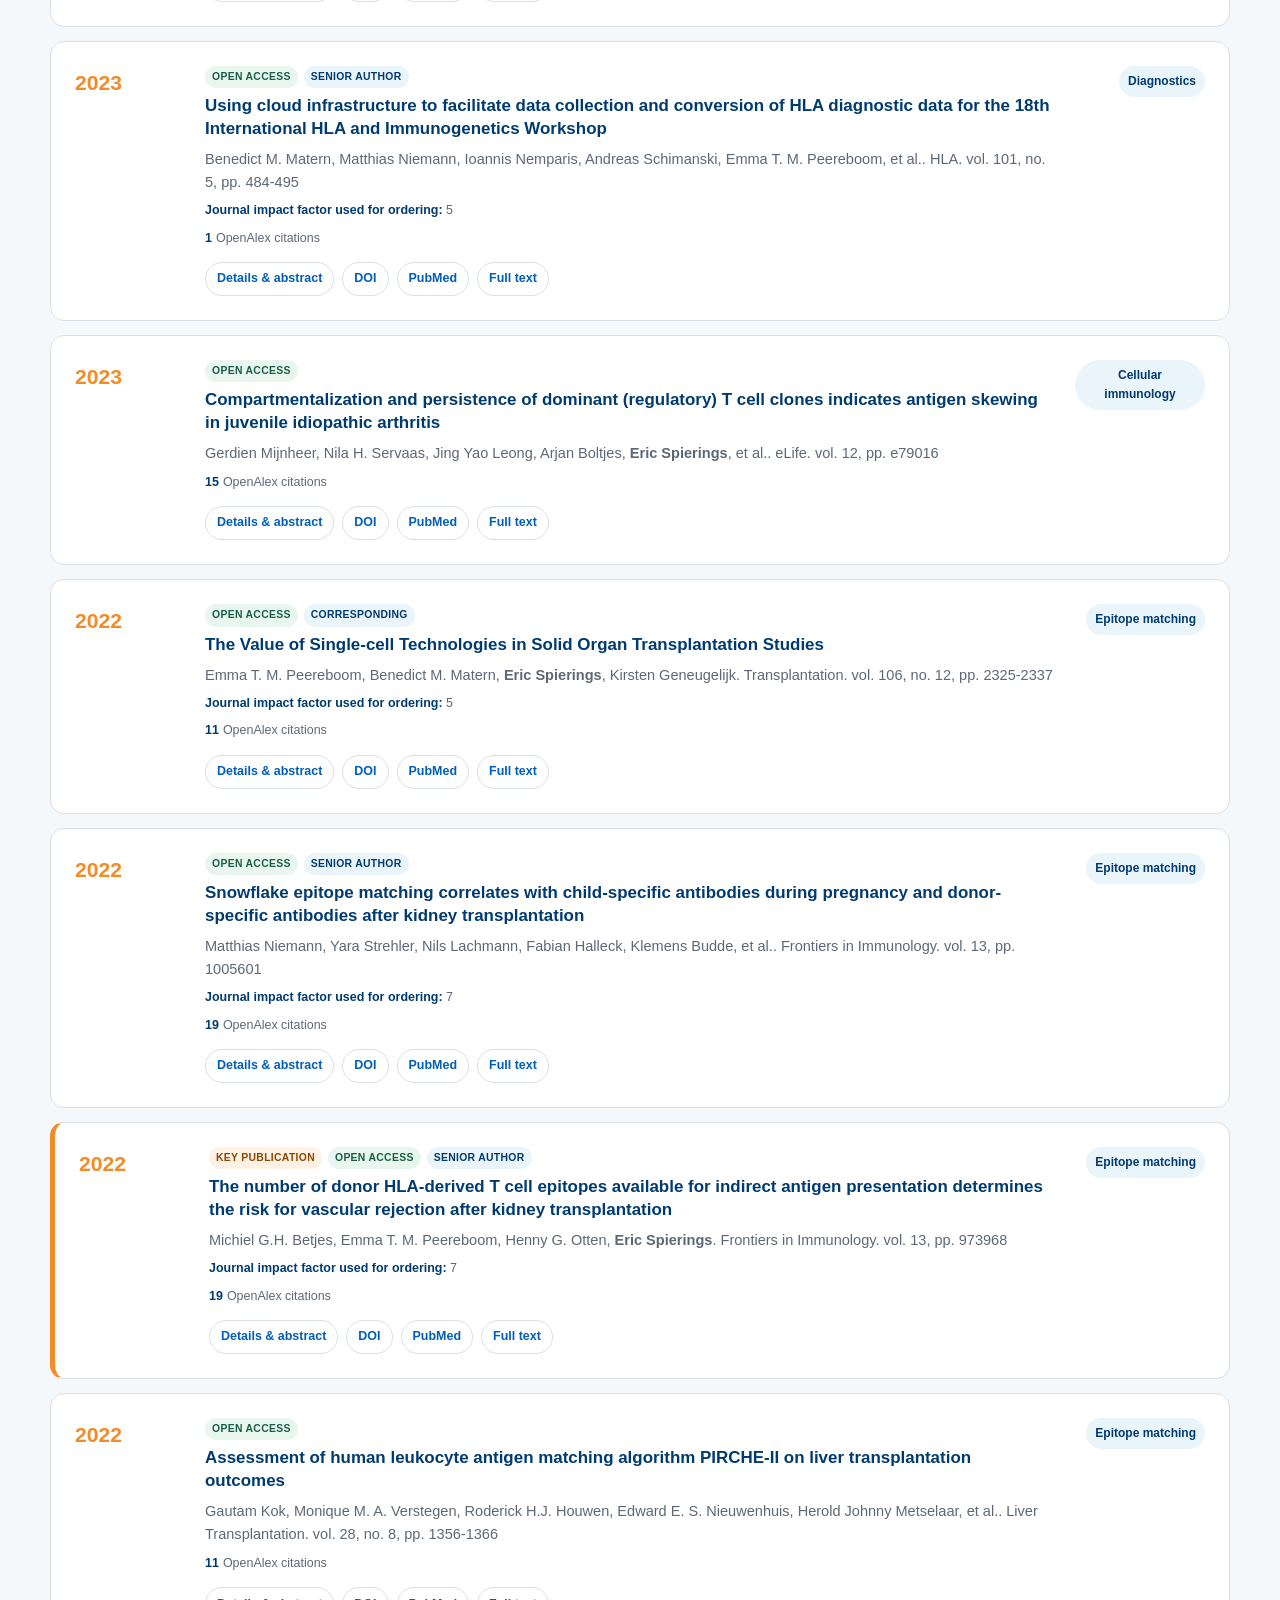
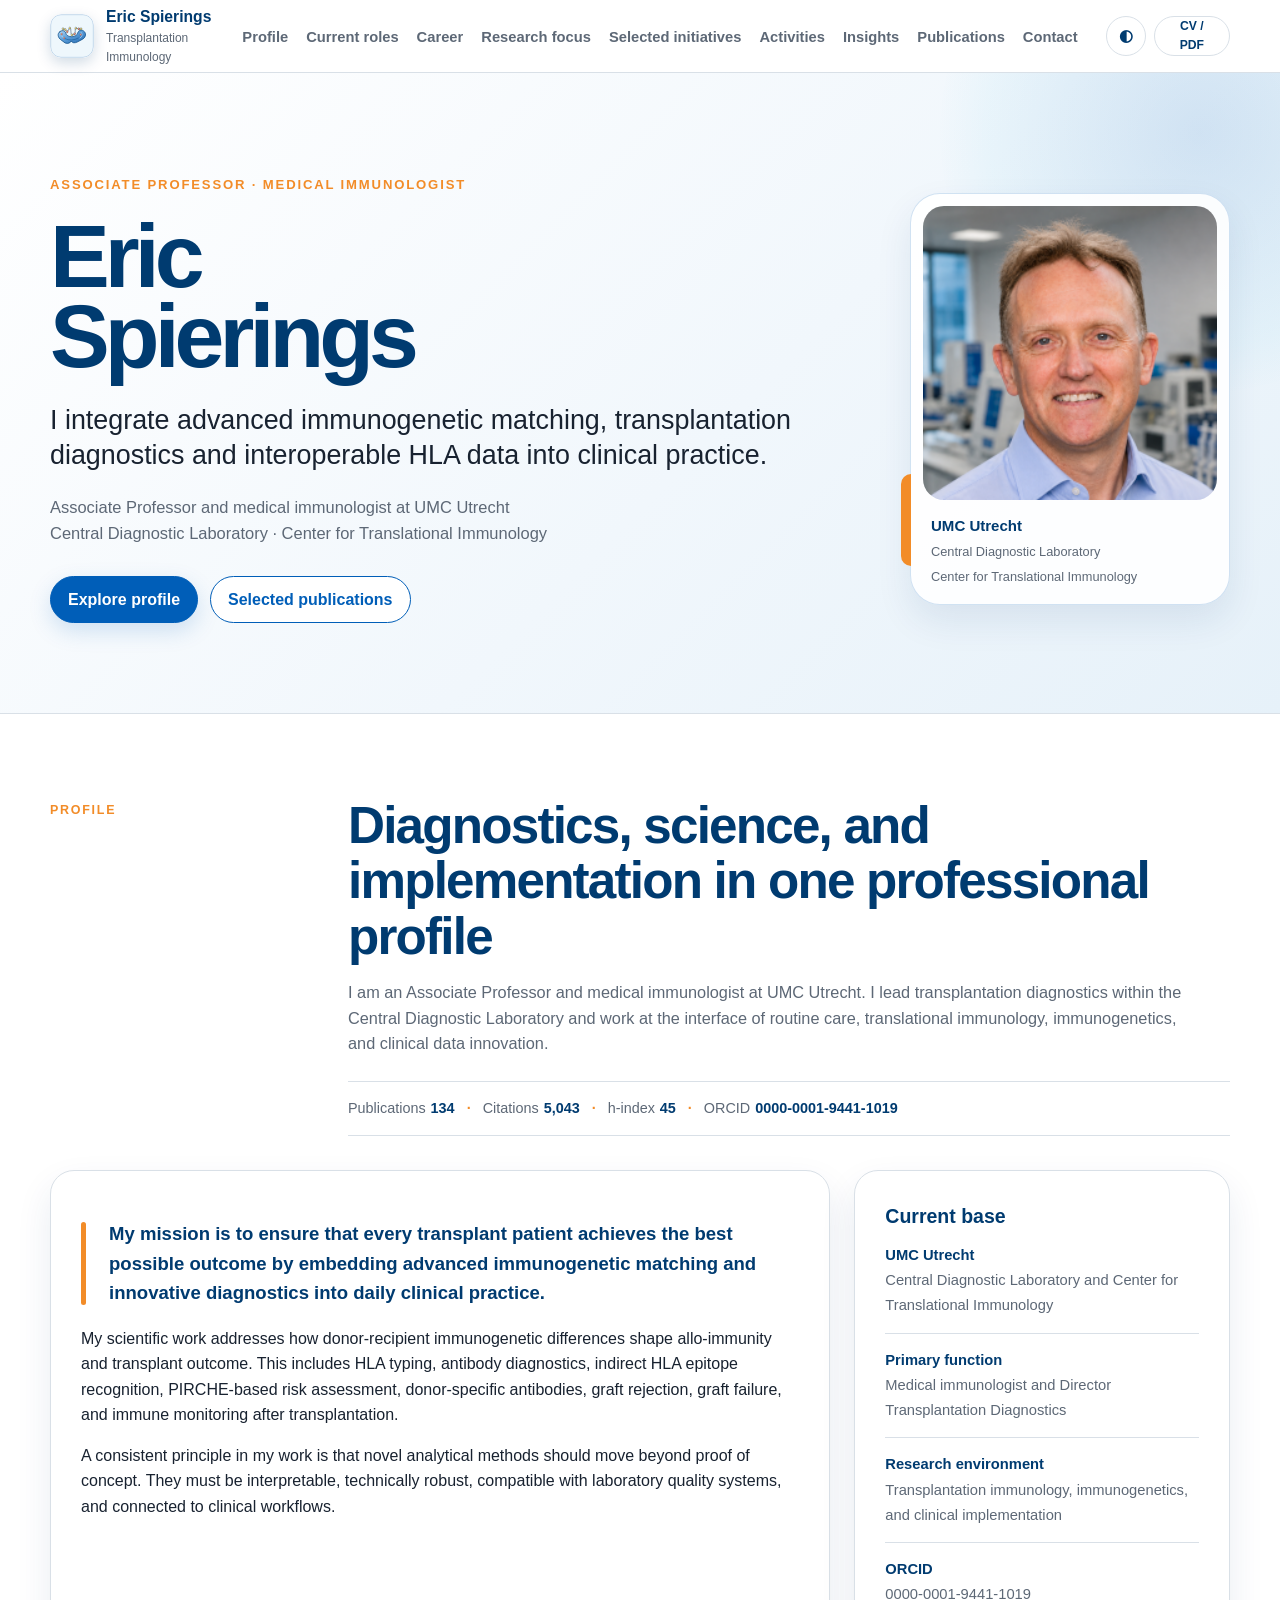
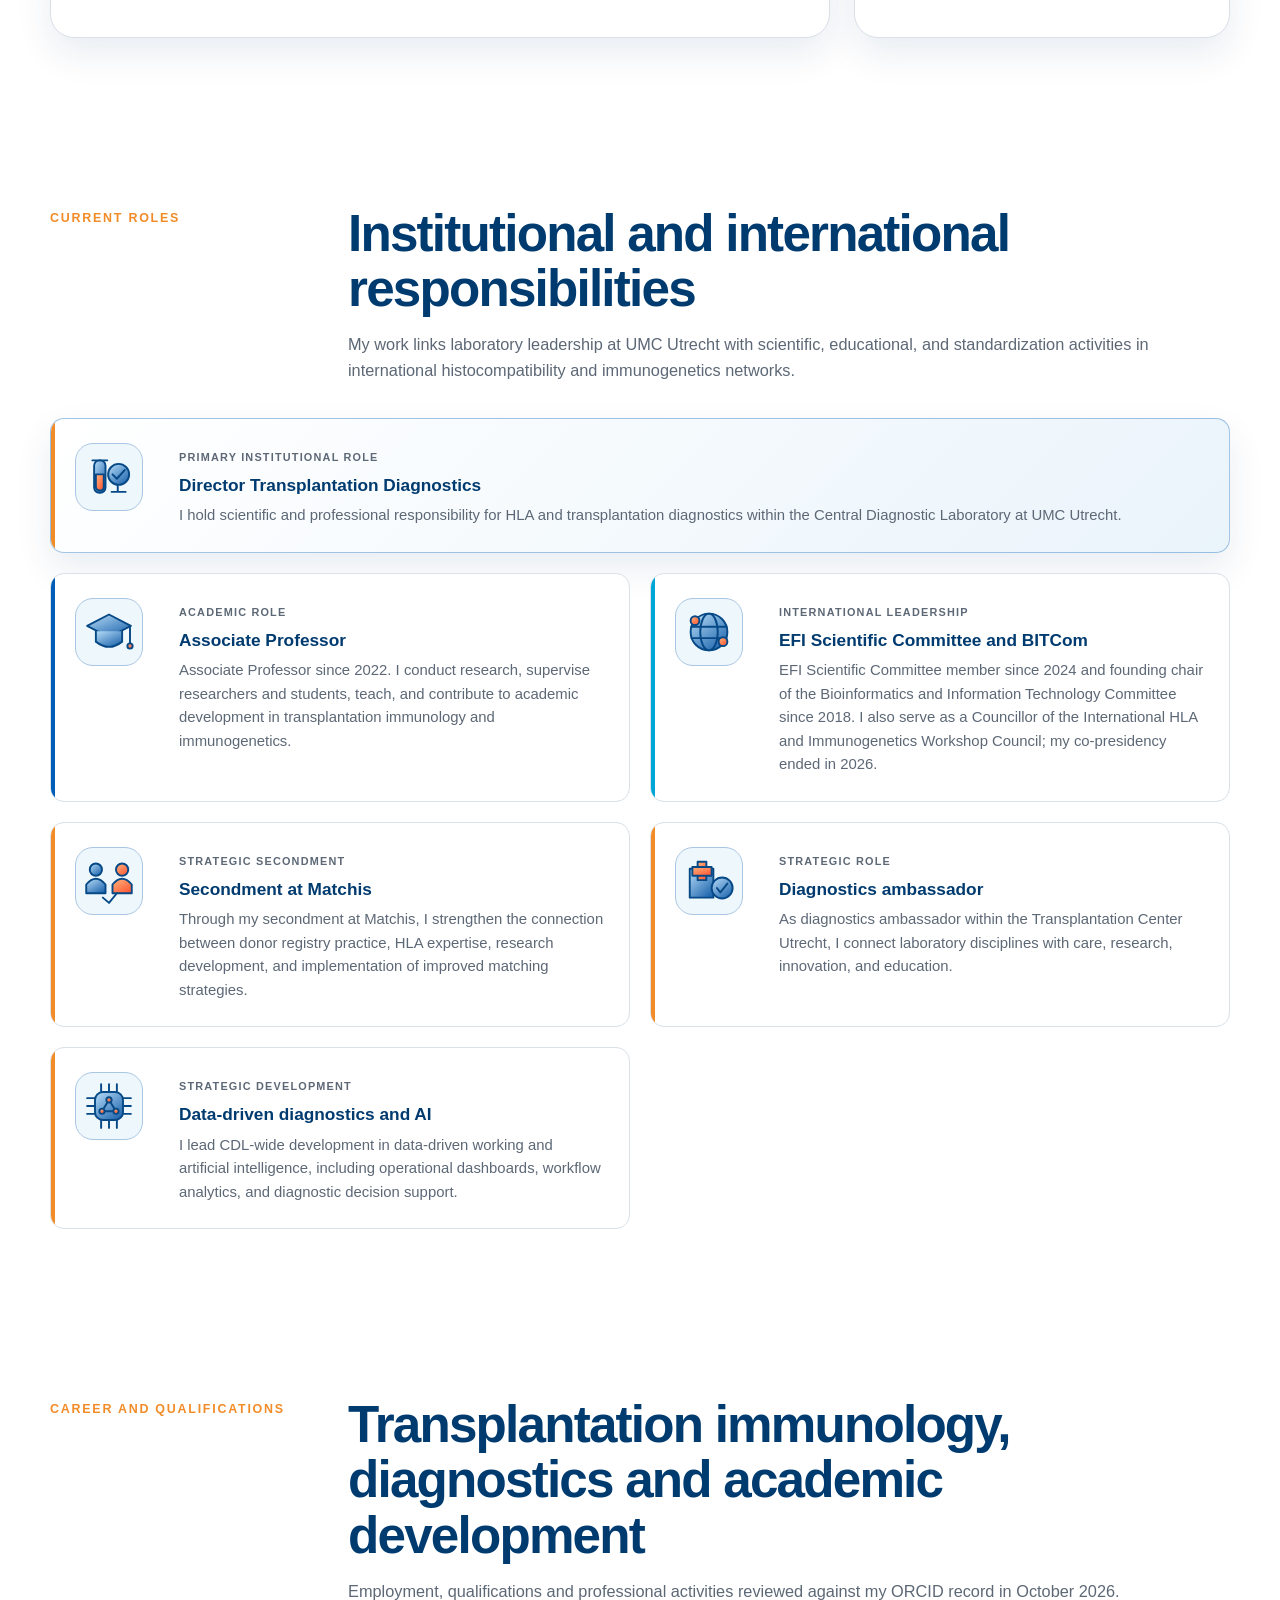
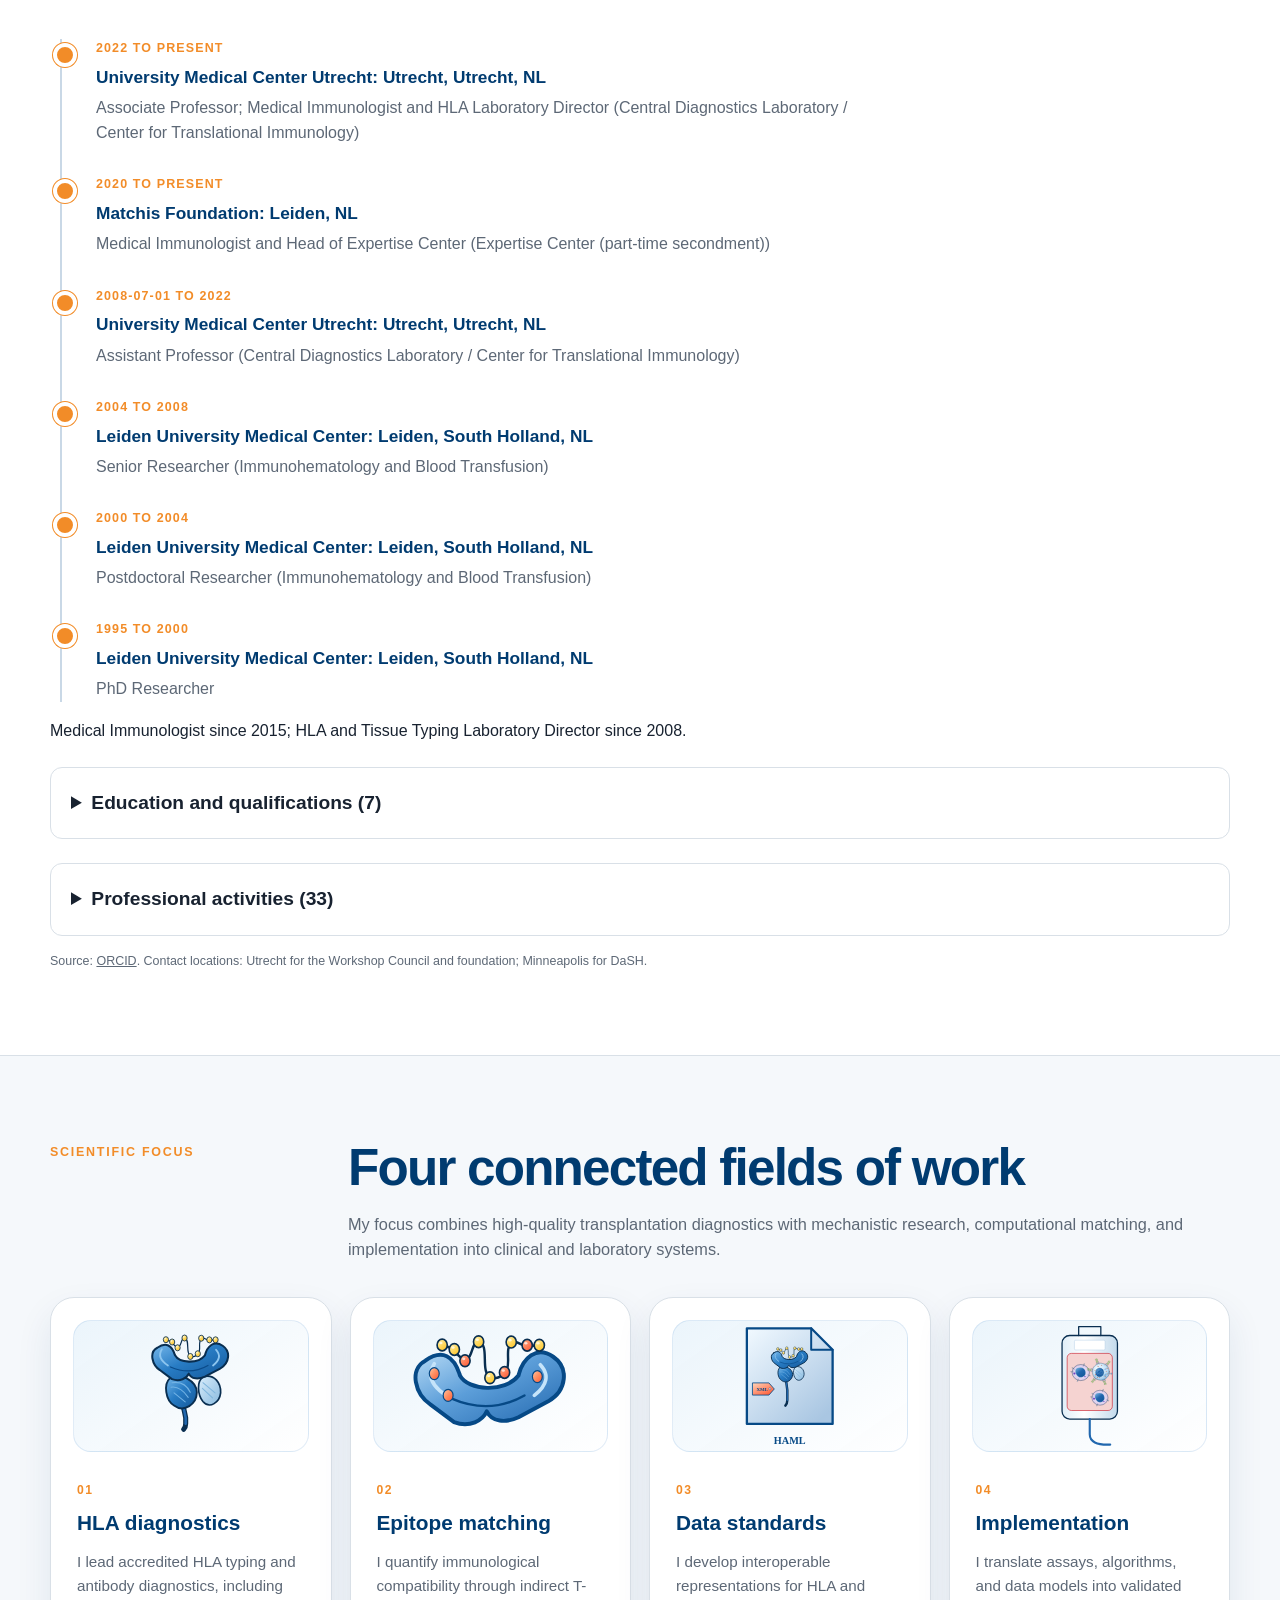
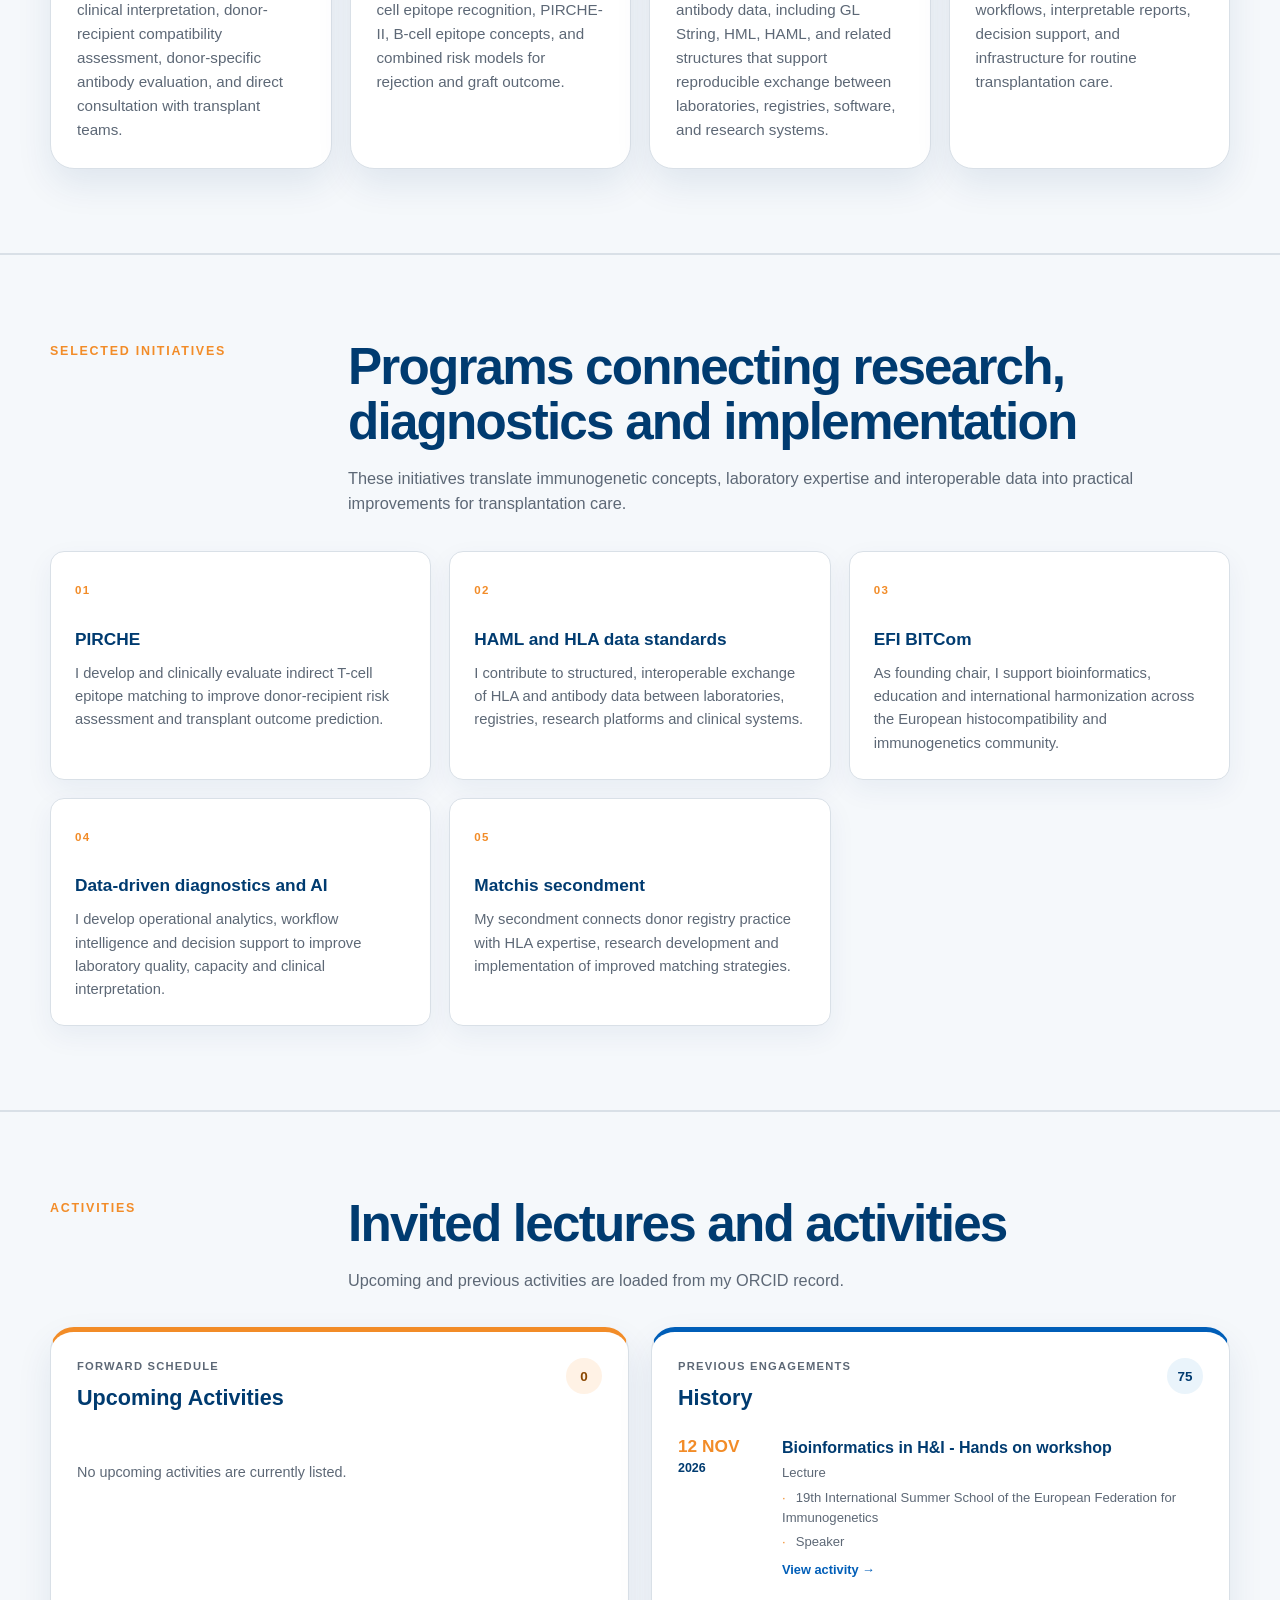
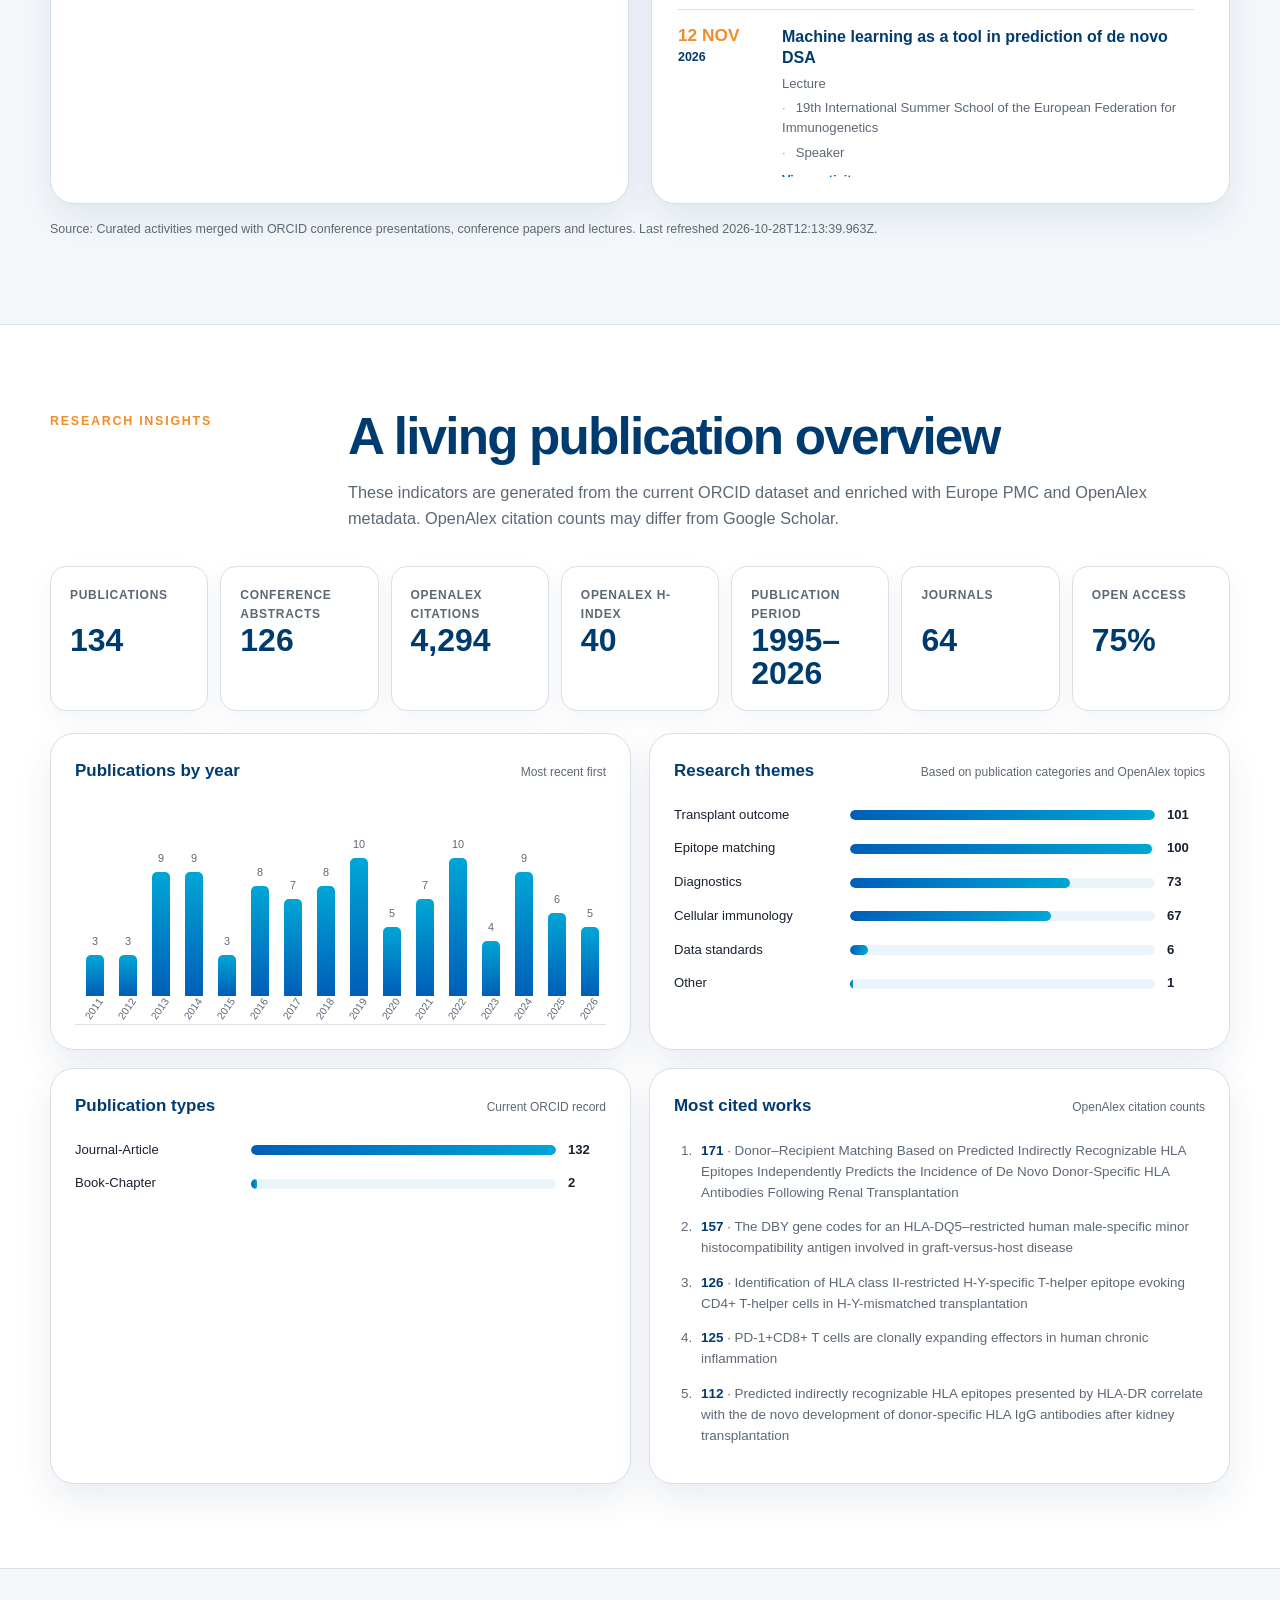
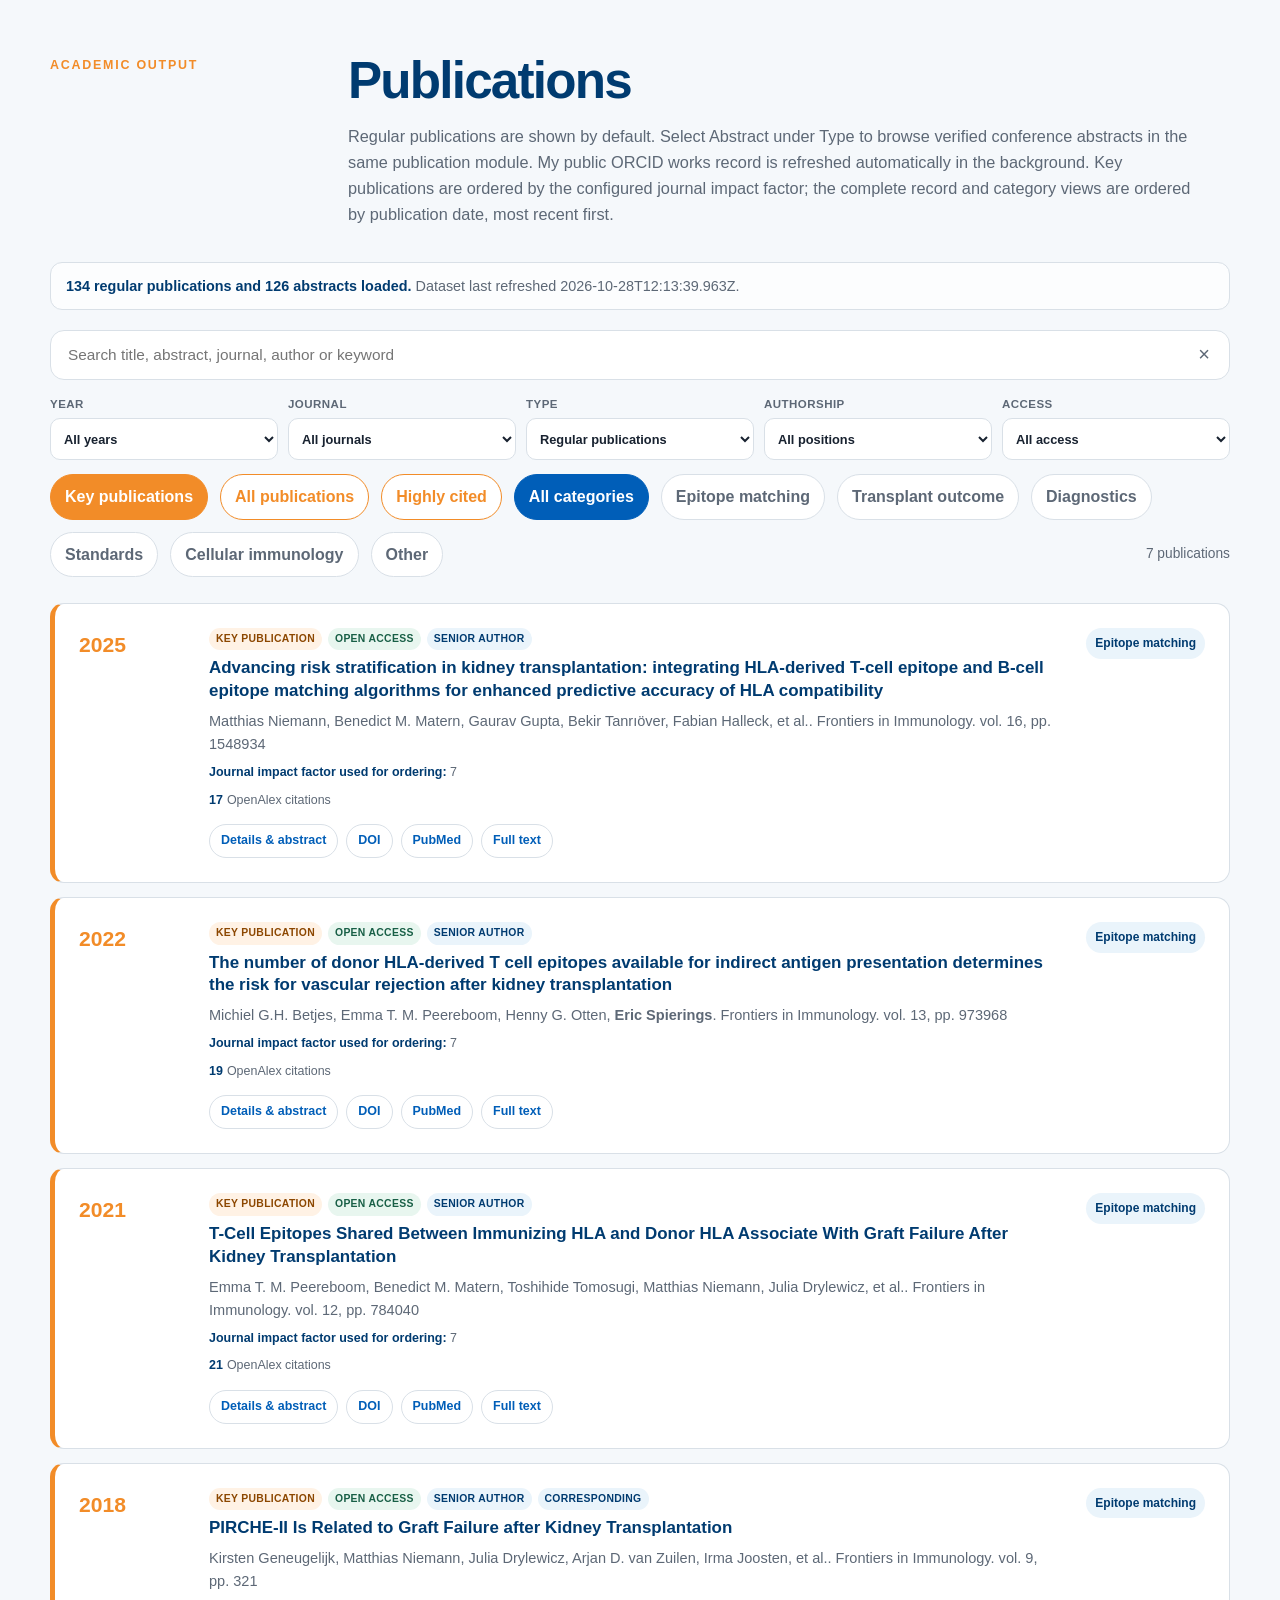
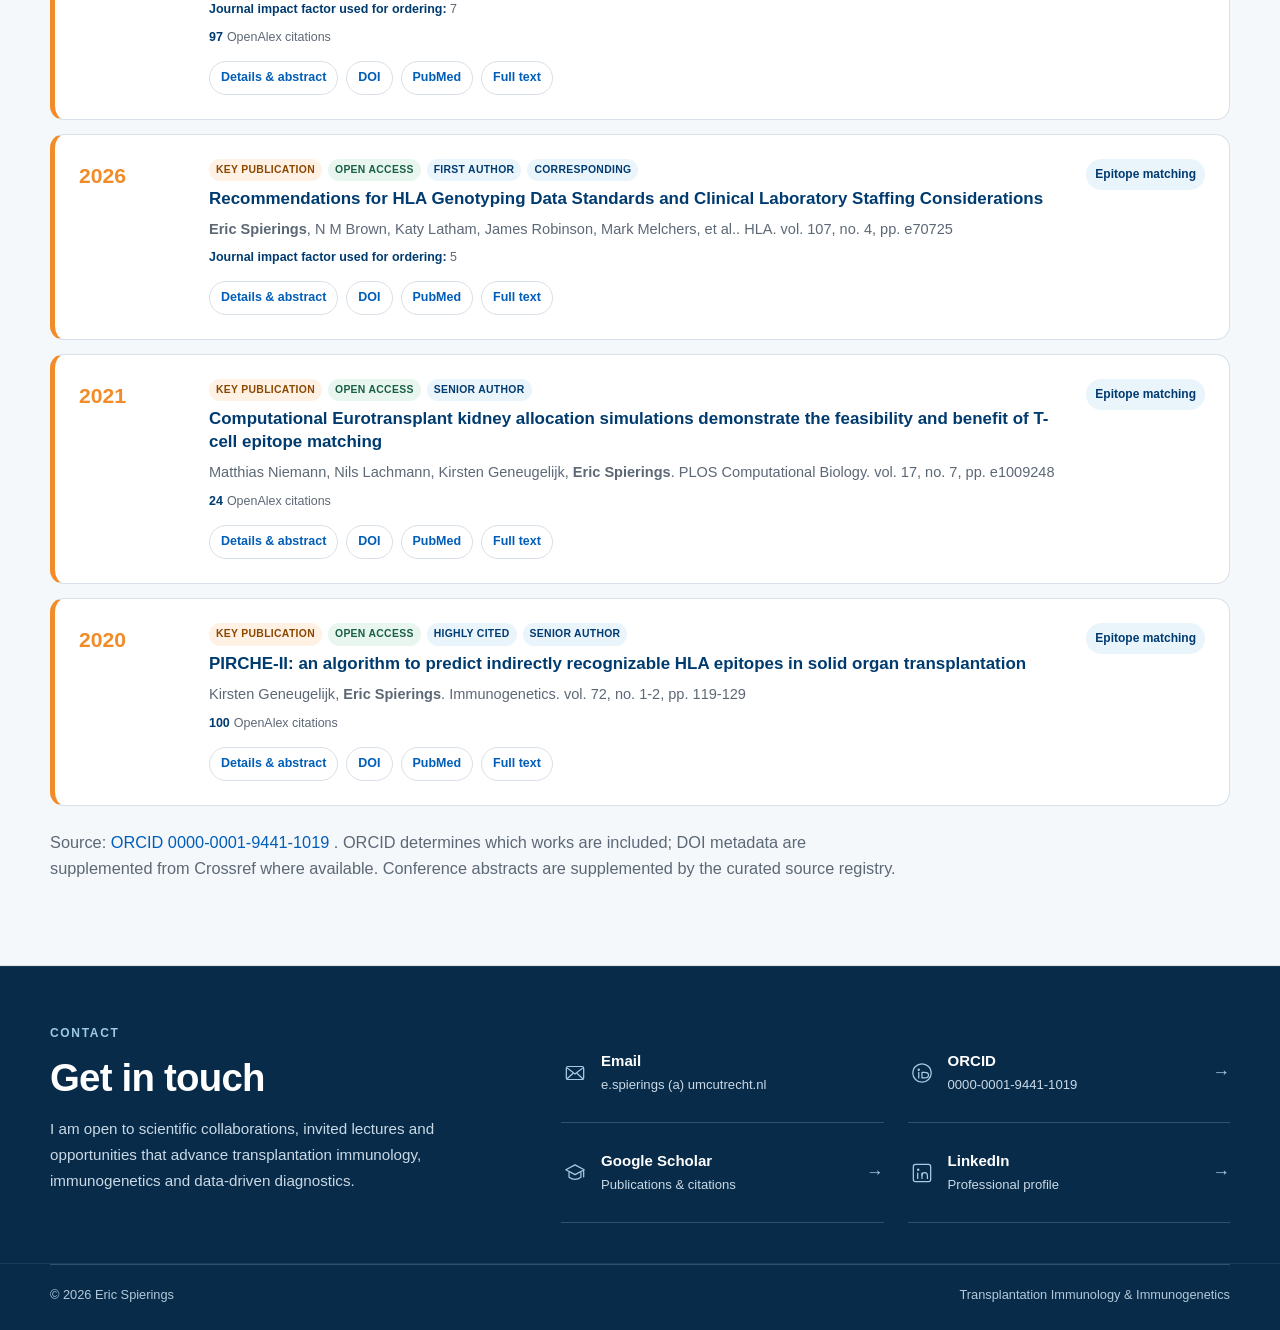
